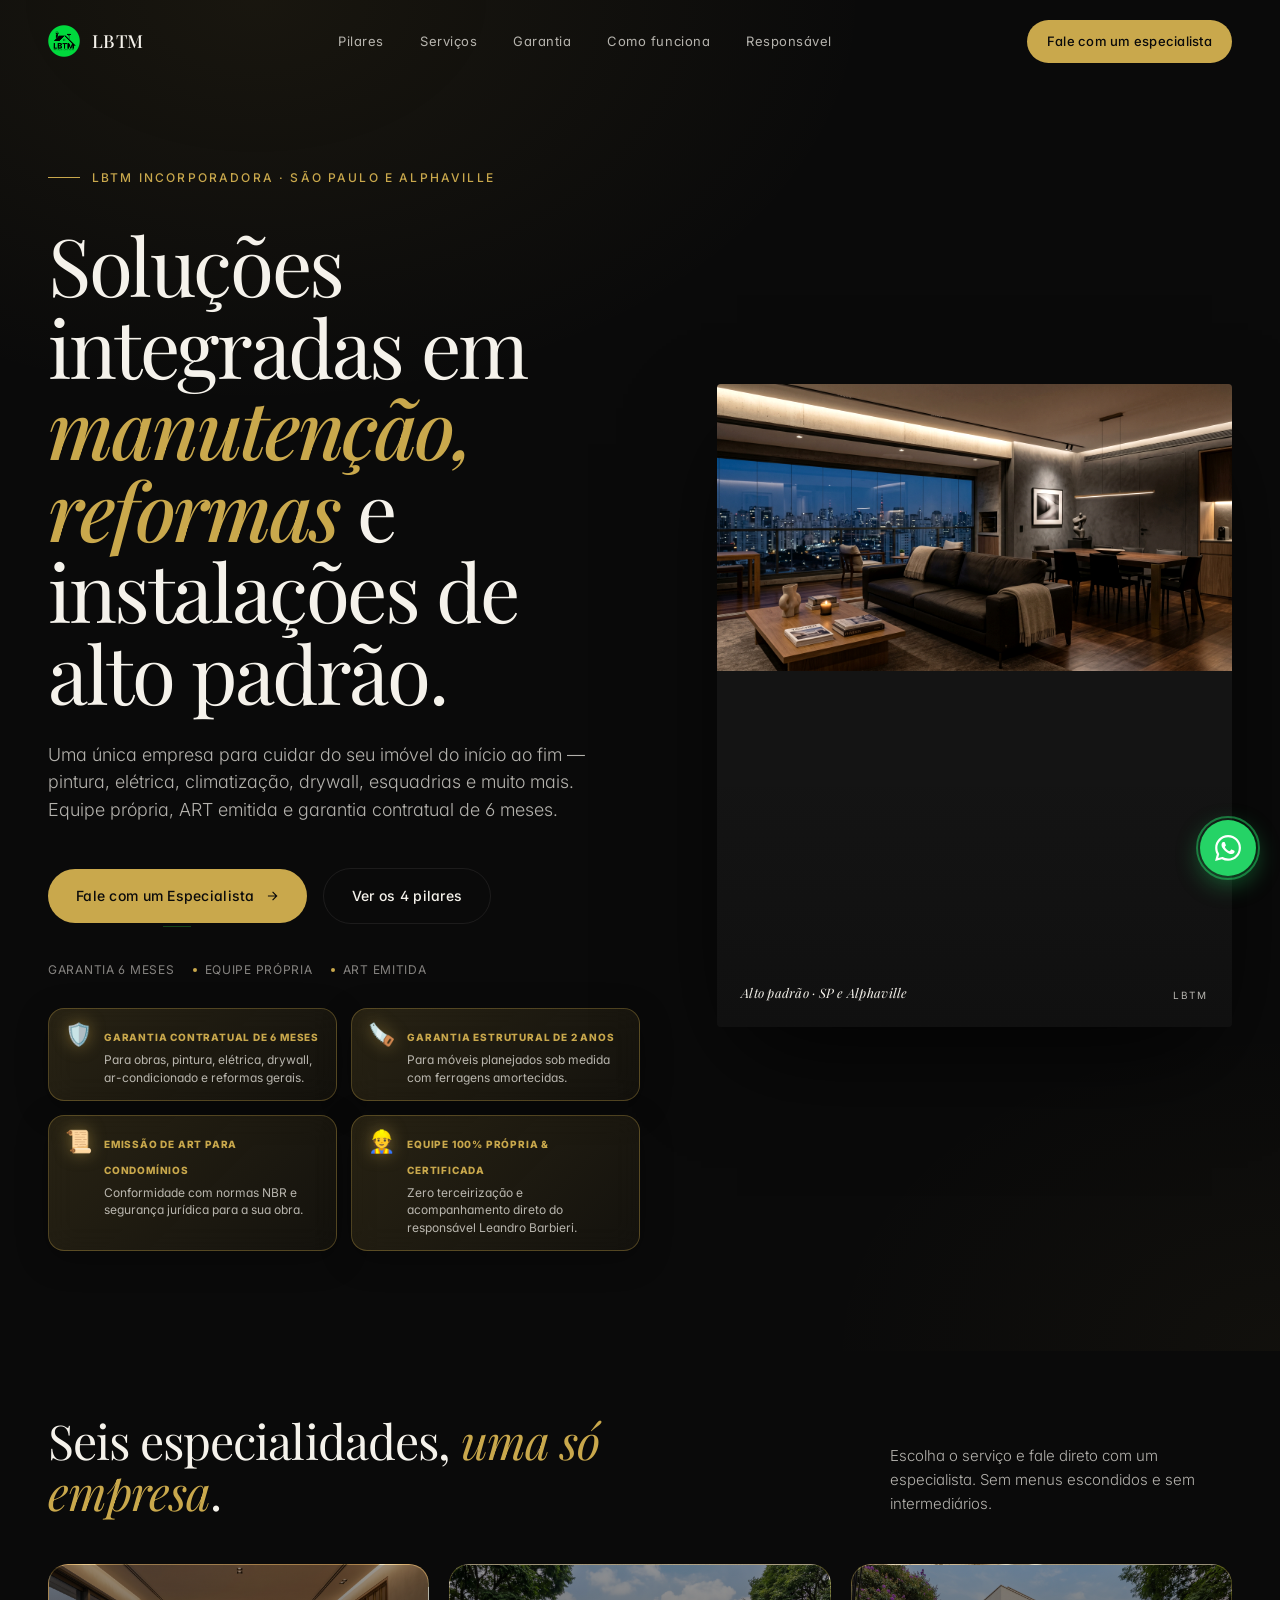
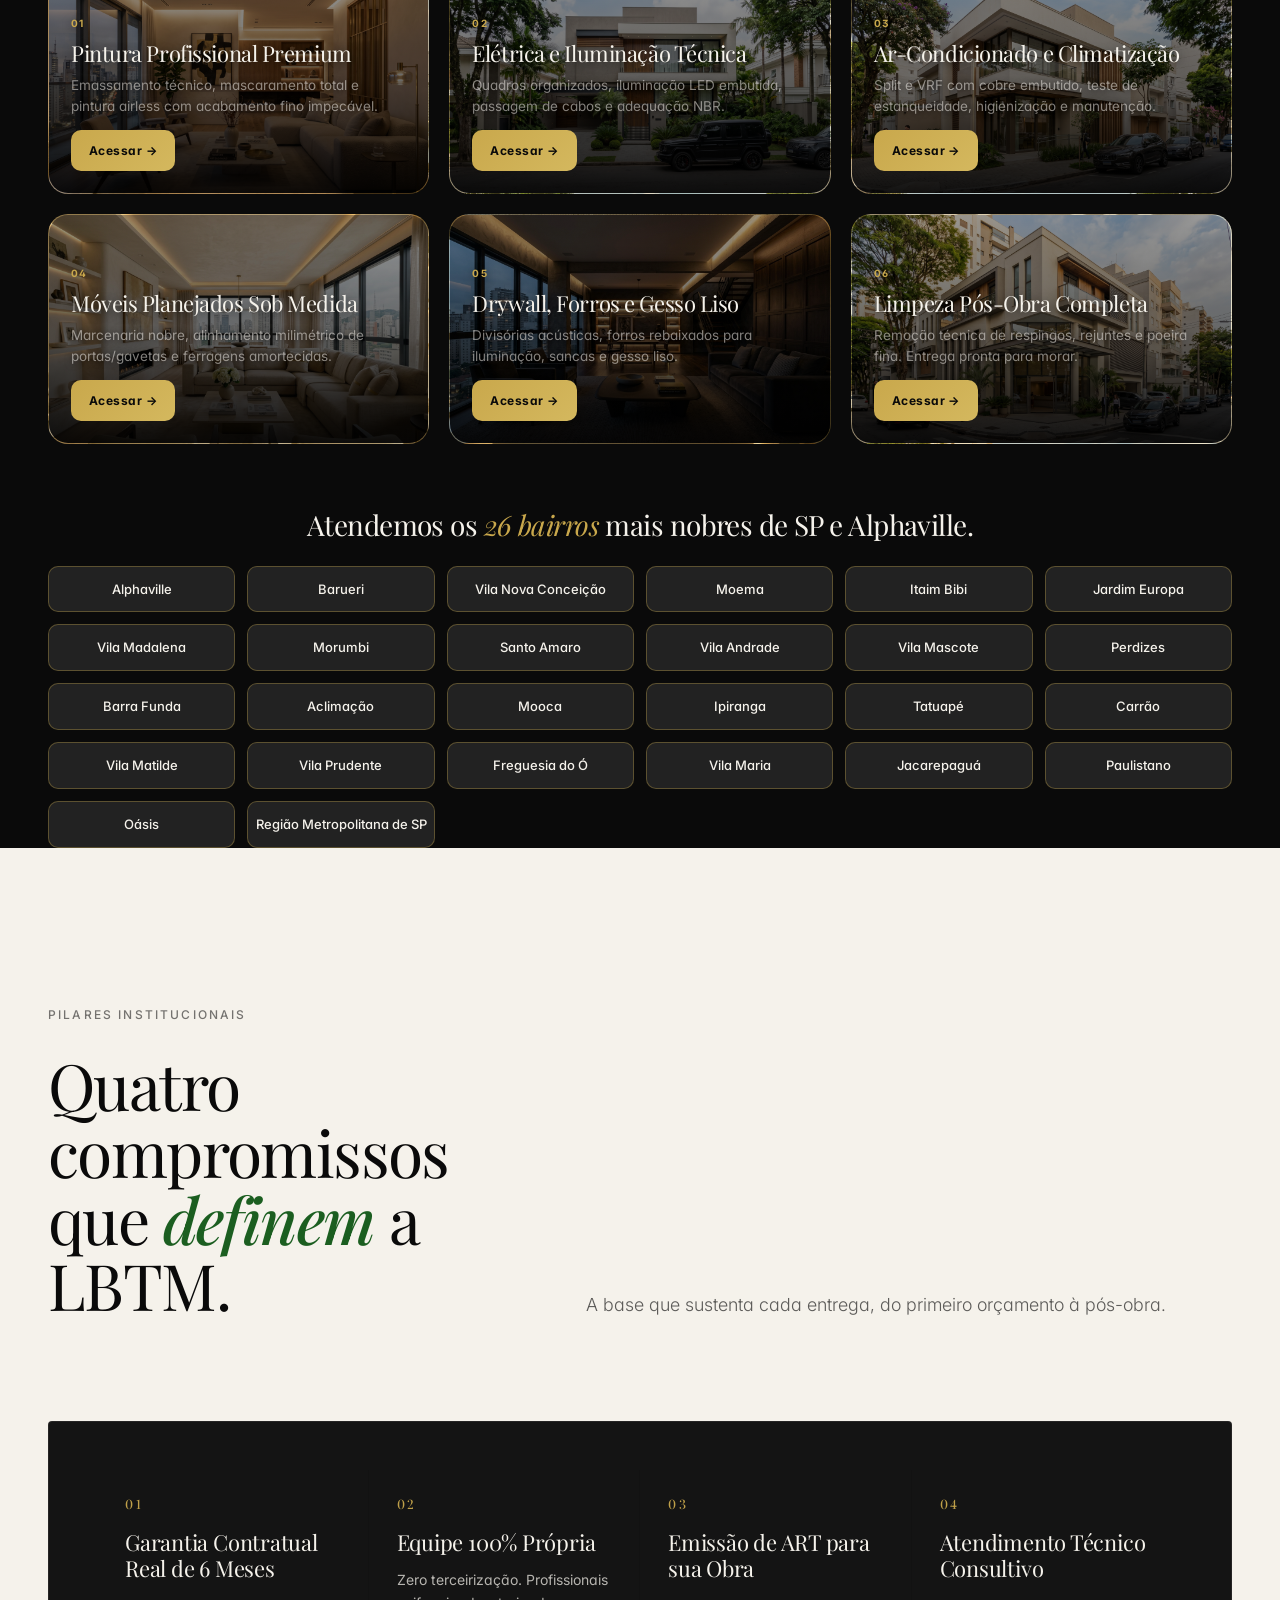
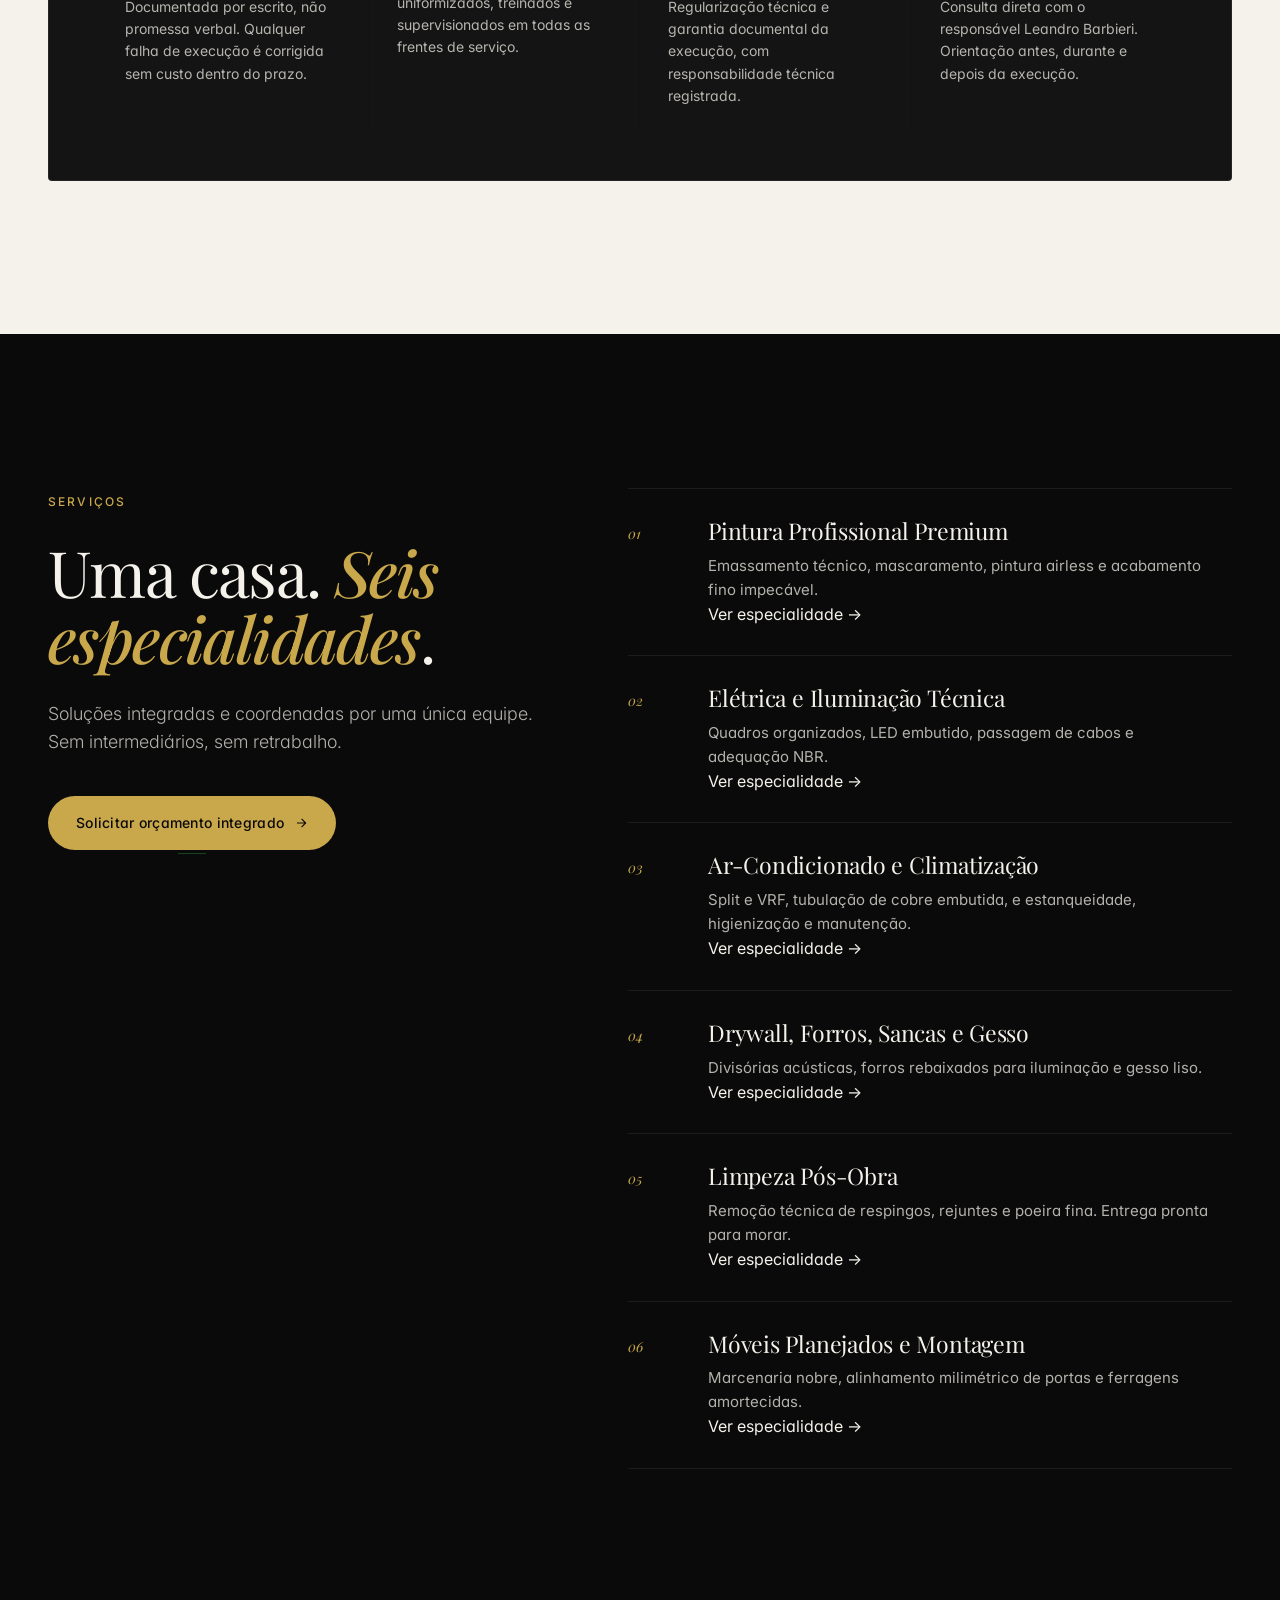
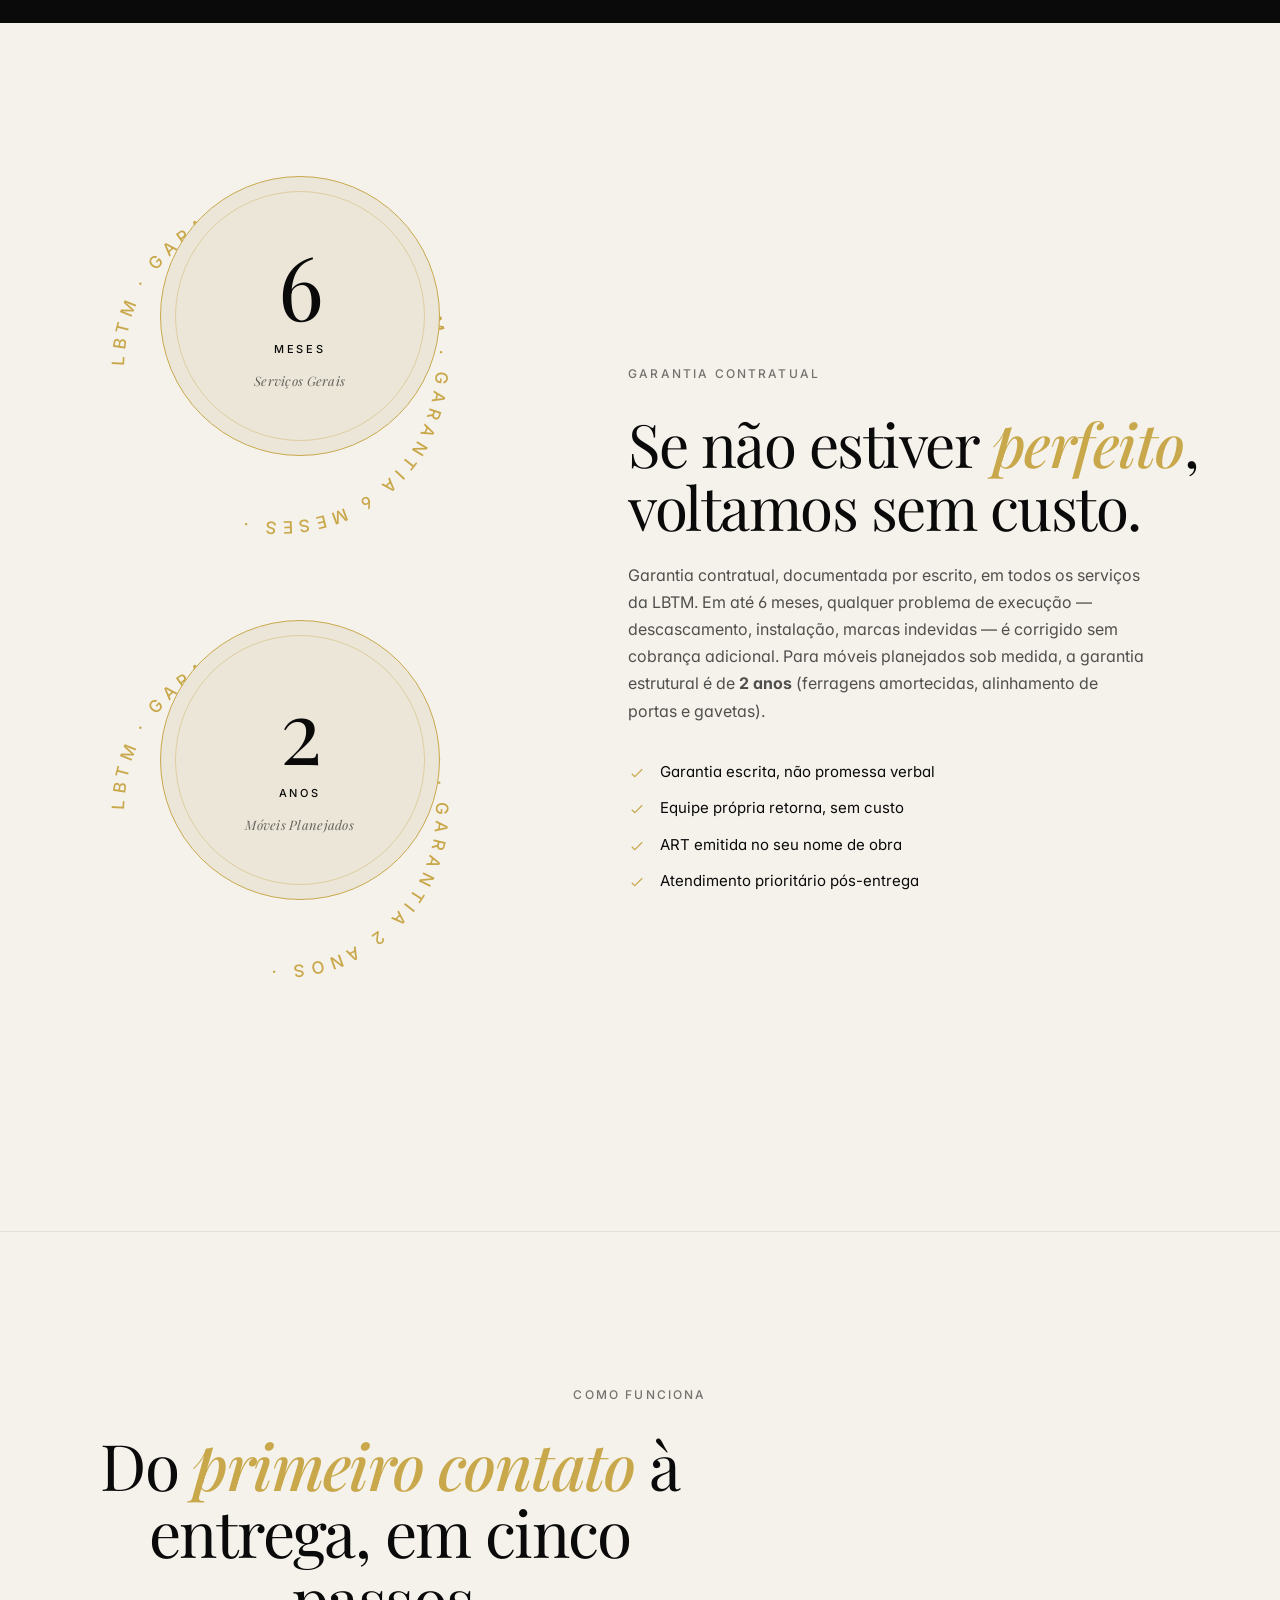
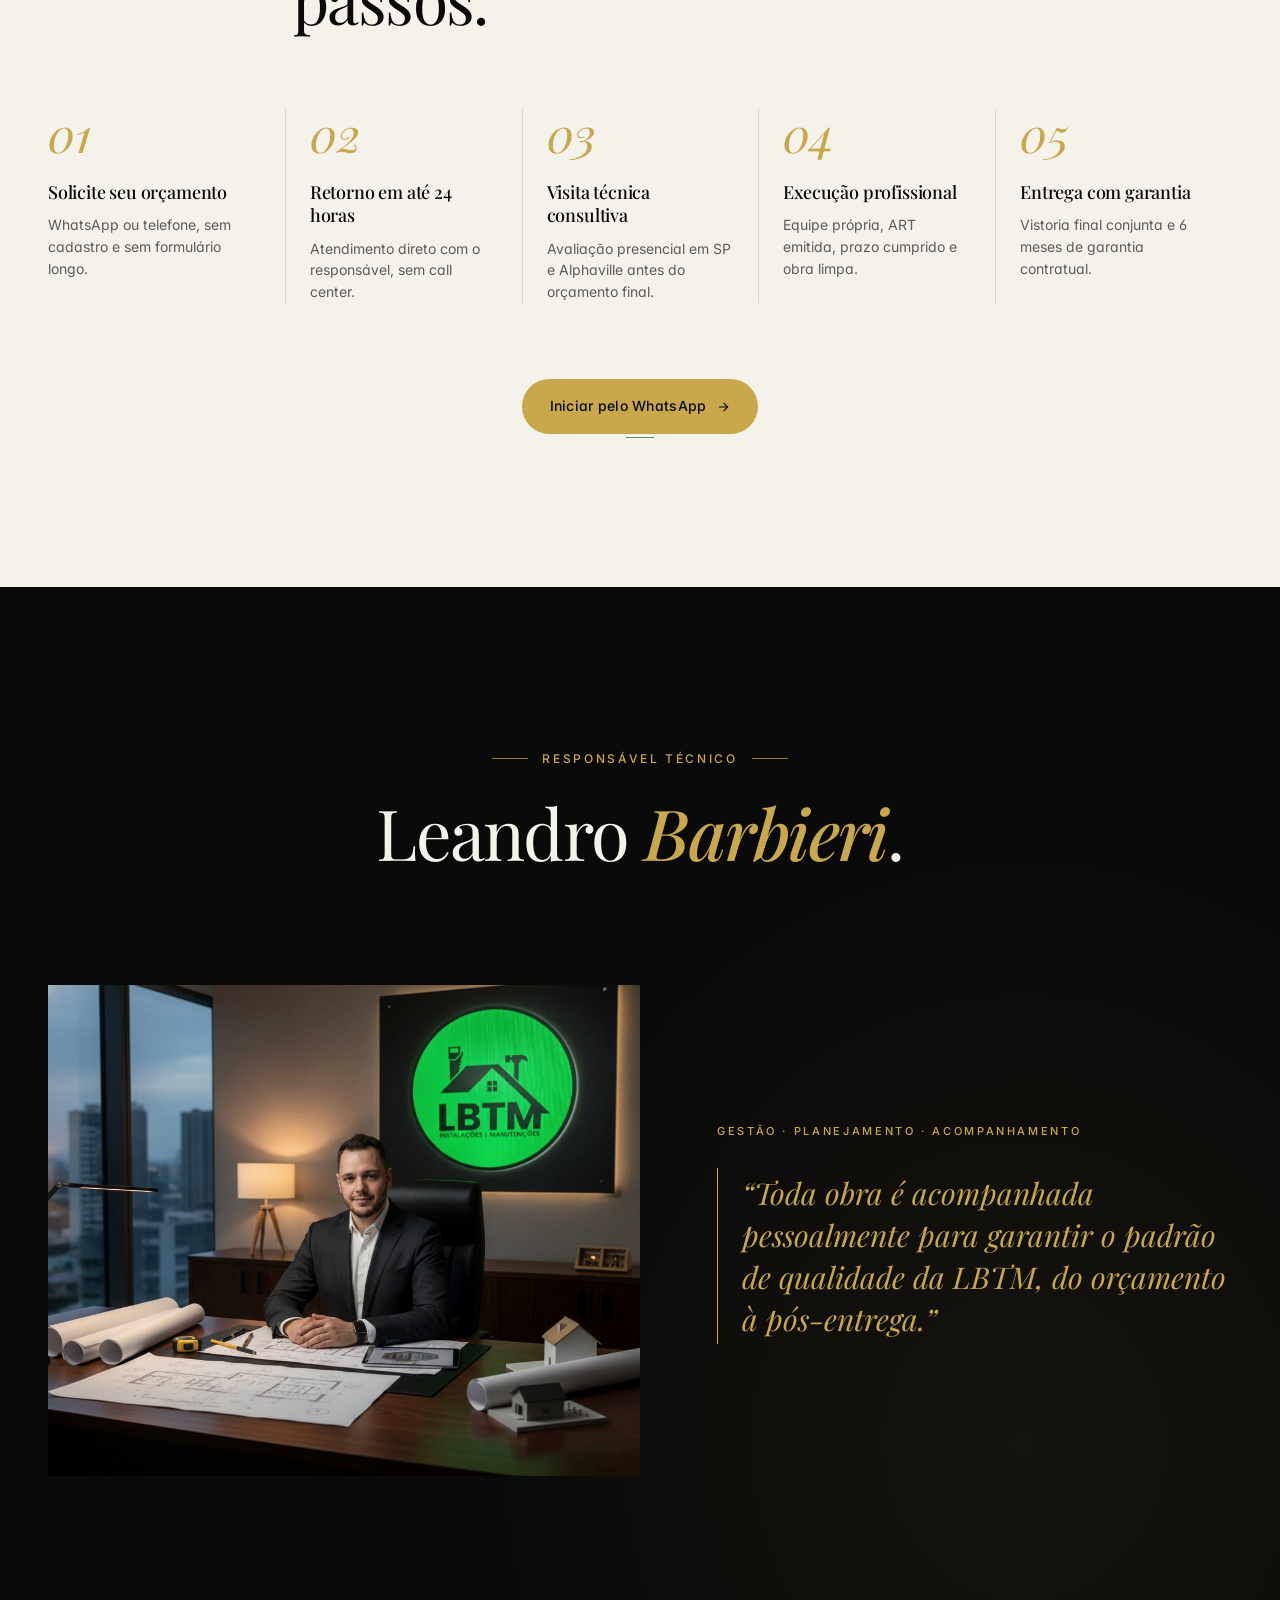
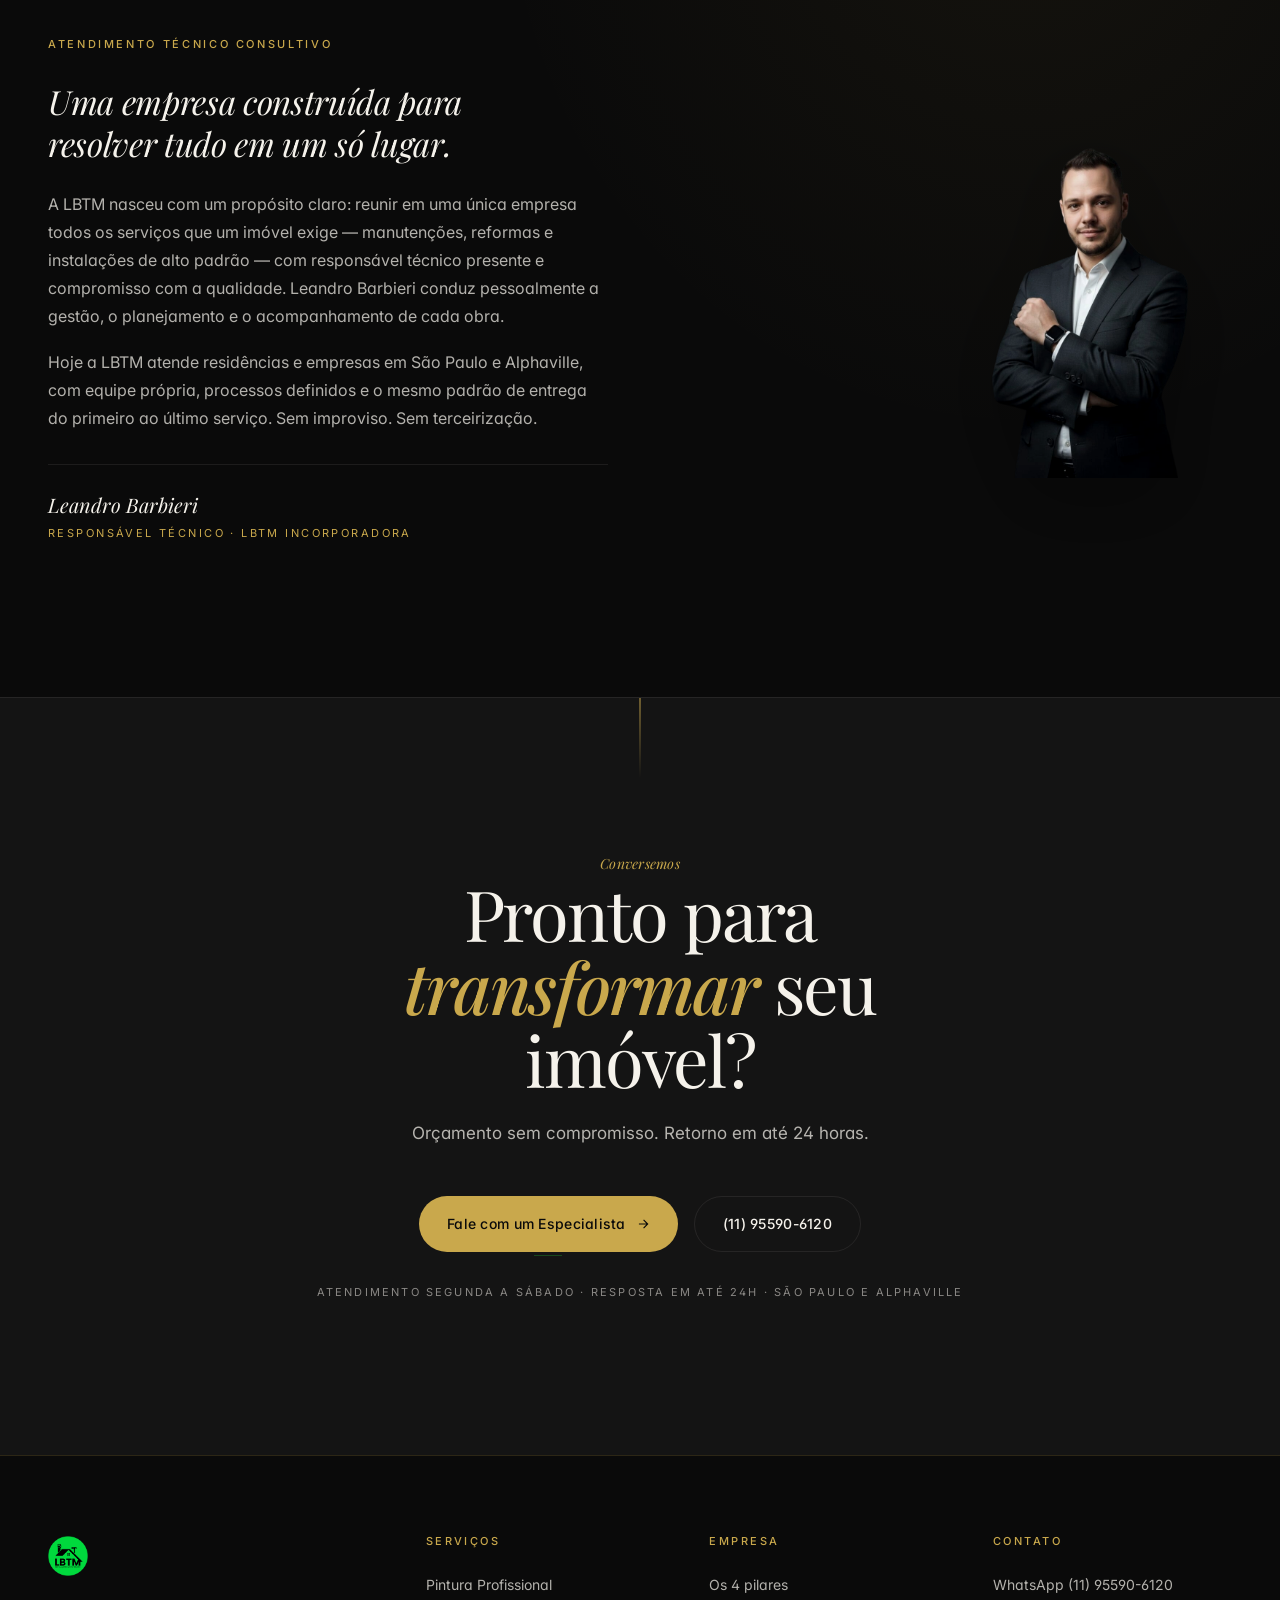
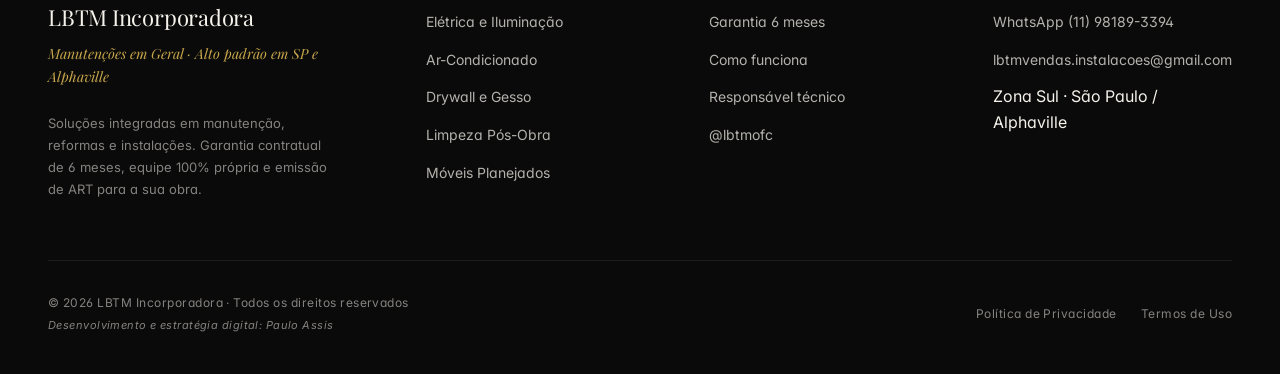
==== hub_matriz_lbtm/index.html @ 668af031 "feat: diretrizes permanentes, reestruturacao do portal e deploy vercel" ====
<!DOCTYPE html>
<html lang="pt-BR" class="no-js">
<head>
  <meta charset="UTF-8">
  <meta name="viewport" content="width=device-width, initial-scale=1.0">
  <title>LBTM Incorporadora · Manutenções, Reformas e Instalações de Alto Padrão em SP e Alphaville</title>
  <meta name="description" content="LBTM Incorporadora — soluções integradas em manutenção, reformas e instalações de alto padrão em São Paulo e Alphaville. Garantia contratual de 6 meses, equipe 100% própria e emissão de ART. Orçamento pelo WhatsApp.">
  <meta name="keywords" content="LBTM incorporadora, manutenção residencial SP, reforma Alphaville, pintura premium, eletricista, ar-condicionado, drywall, gesso, limpeza pós-obra, móveis planejados, ART obra, Leandro Barbieri">
  <meta name="robots" content="index, follow">
  <link rel="canonical" href="https://lbtmincorporadora.com.br/">

  <!-- Open Graph -->
  <meta property="og:title" content="LBTM Incorporadora · Soluções Integradas em SP e Alphaville">
  <meta property="og:description" content="Garantia contratual de 6 meses, equipe 100% própria e emissão de ART. Manutenções, reformas e instalações de alto padrão.">
  <meta property="og:type" content="website">
  <meta property="og:url" content="https://lbtmincorporadora.com.br/">
  <meta property="og:image" content="assets/landing-pintura/hero/hero-principal%20(1).jpeg">
  <meta property="og:locale" content="pt_BR">

  <!-- Twitter Card -->
  <meta name="twitter:card" content="summary_large_image">
  <meta name="twitter:title" content="LBTM Incorporadora · Soluções Integradas em SP e Alphaville">
  <meta name="twitter:description" content="Garantia contratual de 6 meses, equipe própria e emissão de ART. Manutenções, reformas e instalações de alto padrão.">
  <meta name="twitter:image" content="assets/landing-pintura/hero/hero-principal%20(1).jpeg">

  <!-- Favicon -->
  <link rel="icon" type="image/png" href="assets/logo%20da%20empresa%20LBTM.png">

  <!-- Preconnect & Fonts -->
  <link rel="preconnect" href="https://fonts.googleapis.com">
  <link rel="preconnect" href="https://fonts.gstatic.com" crossorigin>
  <link rel="preload" as="style" href="https://fonts.googleapis.com/css2?family=Playfair+Display:ital,wght@0,400..700;1,400..700&family=Fraunces:ital,opsz,wght@0,9..144,300..600;1,9..144,300..600&family=Inter:wght@300;400;500;600;700&display=swap">
  <link href="https://fonts.googleapis.com/css2?family=Playfair+Display:ital,wght@0,400..700;1,400..700&family=Fraunces:ital,opsz,wght@0,9..144,300..600;1,9..144,300..600&family=Inter:wght@300;400;500;600;700&display=swap" rel="stylesheet">

  <!-- Stylesheet -->
  <link rel="stylesheet" href="css/style.css">

  <!-- Estilos de conversão: selos glassmorphism, grid de serviços e marquee -->
  <style>
    .badges-row {
      display: grid;
      grid-template-columns: repeat(auto-fit, minmax(220px, 1fr));
      gap: 14px;
      margin-top: 28px;
    }
    .badge {
      display: flex;
      align-items: flex-start;
      gap: 12px;
      padding: 14px 16px;
      border-radius: 16px;
      background: linear-gradient(135deg, rgba(201,168,76,0.16), rgba(201,168,76,0.05));
      border: 1px solid rgba(201,168,76,0.32);
      backdrop-filter: blur(14px);
      -webkit-backdrop-filter: blur(14px);
      box-shadow: 0 8px 32px rgba(0,0,0,0.28);
    }
    .badge__icon {
      font-size: 22px;
      line-height: 1;
      filter: drop-shadow(0 0 8px rgba(201,168,76,0.5));
    }
    .badge__title {
      font-family: var(--sans);
      font-size: 10px;
      font-weight: 800;
      letter-spacing: 0.08em;
      text-transform: uppercase;
      color: var(--gold);
      line-height: 1.3;
    }
    .badge__text {
      font-family: var(--sans);
      font-size: 12px;
      color: var(--cream-3);
      margin-top: 3px;
      line-height: 1.45;
    }

    .services-grid {
      display: grid;
      grid-template-columns: repeat(3, 1fr);
      gap: 20px;
      margin-top: 48px;
    }
    .service-card {
      position: relative;
      display: flex;
      flex-direction: column;
      justify-content: flex-end;
      gap: 10px;
      min-height: 230px;
      padding: 22px;
      border-radius: 20px;
      overflow: hidden;
      background-size: cover;
      background-position: center;
      border: 1px solid rgba(201,168,76,0.28);
      text-decoration: none;
      isolation: isolate;
      transition: transform 0.3s var(--ease), box-shadow 0.3s var(--ease), border-color 0.3s var(--ease);
    }
    .service-card::before {
      content: "";
      position: absolute;
      inset: 0;
      z-index: -1;
      background: linear-gradient(to top, rgba(0,0,0,0.92) 0%, rgba(0,0,0,0.6) 45%, rgba(0,0,0,0.4) 100%);
    }
    .service-card::after {
      content: "";
      position: absolute;
      inset: 0;
      z-index: -1;
      background: rgba(201,168,76,0.08);
      opacity: 0;
      transition: opacity 0.3s var(--ease);
    }
    .service-card:hover {
      transform: translateY(-6px);
      border-color: rgba(201,168,76,0.6);
      box-shadow: 0 16px 48px rgba(0,0,0,0.5);
    }
    .service-card:hover::after { opacity: 1; }
    .service-card__num {
      font-family: var(--sans);
      font-size: 10px;
      font-weight: 700;
      letter-spacing: 0.14em;
      color: var(--gold);
      text-transform: uppercase;
      text-shadow: 0 2px 8px rgba(0,0,0,0.6);
    }
    .service-card__title {
      font-family: var(--serif);
      font-size: 22px;
      color: var(--cream);
      line-height: 1.12;
      text-shadow: 0 2px 10px rgba(0,0,0,0.6);
    }
    .service-card__text {
      font-family: var(--sans);
      font-size: 13.5px;
      color: var(--cream-4);
      line-height: 1.5;
      text-shadow: 0 1px 6px rgba(0,0,0,0.6);
    }
    .service-card__btn {
      display: inline-flex;
      align-items: center;
      gap: 8px;
      align-self: flex-start;
      font-family: var(--sans);
      font-size: 12px;
      font-weight: 700;
      letter-spacing: 0.04em;
      color: var(--noir);
      background: linear-gradient(135deg, var(--gold), var(--gold-2));
      padding: 11px 18px;
      border-radius: 10px;
      margin-top: 4px;
      transition: transform 0.25s var(--ease), box-shadow 0.25s var(--ease);
    }
    .service-card__btn:hover {
      transform: translateY(-2px);
      box-shadow: 0 10px 28px rgba(201,168,76,0.38);
    }
    @media (max-width: 980px) {
      .services-grid { grid-template-columns: repeat(2, 1fr); }
    }
    @media (max-width: 640px) {
      .services-grid { grid-template-columns: 1fr; }
      .service-card { min-height: 200px; }
    }

    .marquee {
      overflow: hidden;
      border-top: 1px solid var(--hairline-light);
      border-bottom: 1px solid var(--hairline-light);
      padding: 18px 0;
      -webkit-mask-image: linear-gradient(90deg, transparent, #000 8%, #000 92%, transparent);
      mask-image: linear-gradient(90deg, transparent, #000 8%, #000 92%, transparent);
    }
    .marquee__track {
      display: flex;
      gap: 36px;
      width: max-content;
      animation: marquee-scroll 46s linear infinite;
    }
    .marquee__tag {
      display: inline-flex;
      align-items: center;
      gap: 10px;
      font-family: var(--sans);
      font-size: 13px;
      font-weight: 600;
      letter-spacing: 0.06em;
      text-transform: uppercase;
      color: var(--cream-3);
      white-space: nowrap;
    }
    .marquee__tag::before {
      content: "";
      width: 6px;
      height: 6px;
      border-radius: 50%;
      background: var(--gold);
    }
    @keyframes marquee-scroll {
      from { transform: translateX(0); }
      to { transform: translateX(-50%); }
    }
    .services-grid__head {
      display: flex;
      align-items: flex-end;
      justify-content: space-between;
      gap: 24px;
      flex-wrap: wrap;
      margin-top: 64px;
    }
    .services-grid__title {
      font-family: var(--serif);
      font-size: clamp(30px, 4vw, 48px);
      line-height: 1.05;
      letter-spacing: -0.02em;
      color: var(--cream);
      max-width: 20ch;
    }
    .services-grid__title em { font-style: italic; color: var(--gold); }
    .services-grid__lead {
      font-family: var(--sans);
      font-size: 15px;
      font-weight: 300;
      color: var(--cream-3);
      max-width: 38ch;
    }
    @media (max-width: 980px) {
      .services-grid { grid-template-columns: repeat(2, 1fr); }
    }
    @media (max-width: 640px) {
      .services-grid { grid-template-columns: 1fr; }
      .badges-row { grid-template-columns: 1fr; }
    }
  </style>

  <!-- Google Tag Manager -->
  <script>(function(w,d,s,l,i){w[l]=w[l]||[];w[l].push({'gtm.start': new Date().getTime(),event:'gtm.js'});var f=d.getElementsByTagName(s)[0],j=d.createElement(s),dl=l!='dataLayer'?'&l='+l:'';j.async=true;j.src='https://www.googletagmanager.com/gtm.js?id='+i+dl;f.parentNode.insertBefore(j,f);})(window,document,'script','dataLayer','GTM-M7HWMWJP');</script>

  <!-- Schema.org -->
  <script type="application/ld+json">
  {
    "@context": "https://schema.org",
    "@type": "HomeAndConstructionBusiness",
    "name": "LBTM Incorporadora",
    "slogan": "Manutenções em Geral",
    "image": "assets/logo%20da%20empresa%20LBTM.png",
    "founder": { "@type": "Person", "name": "Leandro Barbieri" },
    "address": {
      "@type": "PostalAddress",
      "addressLocality": "Sao Paulo",
      "addressRegion": "SP",
      "addressCountry": "BR"
    },
    "telephone": "+5511955906120",
    "email": "lbtmvendas.instalacoes@gmail.com",
    "url": "https://lbtmincorporadora.com.br",
    "areaServed": ["São Paulo", "Alphaville"],
    "contactPoint": [
      { "@type": "ContactPoint", "telephone": "+55-11-95590-6120", "contactType": "sales" },
      { "@type": "ContactPoint", "telephone": "+55-11-98189-3394", "contactType": "sales" }
    ],
    "sameAs": ["https://instagram.com/lbtmofc"],
    "makesOffer": [
      { "@type": "Offer", "itemOffered": { "@type": "Service", "name": "Eletricista e Iluminação Técnica" } },
      { "@type": "Offer", "itemOffered": { "@type": "Service", "name": "Pintura, Restauração e Fachada" } },
      { "@type": "Offer", "itemOffered": { "@type": "Service", "name": "Ar-Condicionado" } },
      { "@type": "Offer", "itemOffered": { "@type": "Service", "name": "Drywall, Forro, Sanca e Gesso Liso" } },
      { "@type": "Offer", "itemOffered": { "@type": "Service", "name": "Limpeza Pós-Obra" } },
      { "@type": "Offer", "itemOffered": { "@type": "Service", "name": "Móveis Planejados e Montagem" } },
      { "@type": "Offer", "itemOffered": { "@type": "Service", "name": "Encanador e Instalações Hidráulicas" } },
      { "@type": "Offer", "itemOffered": { "@type": "Service", "name": "Automação Residencial e Alexa" } }
    ]
  }
  </script>
</head>
<body>
  <!-- ============================================
       NAVBAR
       ============================================ -->
  <header class="nav" id="nav">
    <div class="container nav__inner">
      <a href="#hero" class="nav__logo" aria-label="LBTM Incorporadora — Página inicial">
        <img src="assets/logo%20da%20empresa%20LBTM.png" alt="LBTM">
        <span>LBTM</span>
      </a>
      <nav class="nav__menu" aria-label="Navegação principal">
        <a href="#pilares">Pilares</a>
        <a href="#servicos">Serviços</a>
        <a href="#garantia">Garantia</a>
        <a href="#processo">Como funciona</a>
        <a href="#leandro">Responsável</a>
      </nav>
      <a href="https://wa.me/5511955906120?text=Ol%C3%A1!%20Quero%20um%20or%C3%A7amento%20com%20a%20LBTM%20Incorporadora." class="nav__cta">
        Fale com um especialista
      </a>
    </div>
  </header>

  <main>
    <!-- ============================================
         1. HERO
         ============================================ -->
    <section class="hero" id="hero">
      <div class="container hero__inner">
        <div class="hero__content">
          <span class="hero__eyebrow">LBTM Incorporadora · São Paulo e Alphaville</span>
          <h1 class="hero__title">Soluções integradas em <em>manutenção, reformas</em> e instalações de alto padrão.</h1>
          <p class="hero__subtitle">Uma única empresa para cuidar do seu imóvel do início ao fim — pintura, elétrica, climatização, drywall, esquadrias e muito mais. Equipe própria, ART emitida e garantia contratual de 6 meses.</p>
          <div class="hero__ctas">
            <a href="https://wa.me/5511955906120?text=Ol%C3%A1!%20Quero%20um%20or%C3%A7amento%20com%20a%20LBTM%20Incorporadora." class="btn btn--gold">
              Fale com um Especialista
              <svg class="btn__arrow" viewBox="0 0 24 24" fill="none" stroke="currentColor" stroke-width="2"><path d="M5 12h14M13 5l7 7-7 7"/></svg>
            </a>
            <a href="#pilares" class="btn btn--ghost">Ver os 4 pilares</a>
          </div>
          <div class="hero__trust">
            <span>Garantia 6 meses</span>
            <span>Equipe própria</span>
            <span>ART emitida</span>
          </div>
          <div class="badges-row reveal">
            <div class="badge">
              <span class="badge__icon">🛡️</span>
              <div>
                <span class="badge__title">Garantia Contratual de 6 Meses</span>
                <p class="badge__text">Para obras, pintura, elétrica, drywall, ar-condicionado e reformas gerais.</p>
              </div>
            </div>
            <div class="badge">
              <span class="badge__icon">🪚</span>
              <div>
                <span class="badge__title">Garantia Estrutural de 2 Anos</span>
                <p class="badge__text">Para móveis planejados sob medida com ferragens amortecidas.</p>
              </div>
            </div>
            <div class="badge">
              <span class="badge__icon">📜</span>
              <div>
                <span class="badge__title">Emissão de ART para Condomínios</span>
                <p class="badge__text">Conformidade com normas NBR e segurança jurídica para a sua obra.</p>
              </div>
            </div>
            <div class="badge">
              <span class="badge__icon">👷</span>
              <div>
                <span class="badge__title">Equipe 100% Própria &amp; Certificada</span>
                <p class="badge__text">Zero terceirização e acompanhamento direto do responsável Leandro Barbieri.</p>
              </div>
            </div>
          </div>
        </div>
        <div class="hero__visual">
          <picture>
            <source media="(max-width: 900px)" srcset="assets/landing-pintura/hero/hero-principal%20(1).jpeg">
            <img src="assets/landing-pintura/hero/hero-principal%20(2).jpeg" alt="Living premium executado pela LBTM Incorporadora" loading="eager" width="800" height="1000">
          </picture>
          <div class="hero__visual-meta">
            <em>Alto padrão · SP e Alphaville</em>
            <span>LBTM</span>
          </div>
        </div>
      </div>
    </section>

    <!-- ============================================
         2. GRID RÁPIDO DOS 6 SERVIÇOS (acesso direto)
         ============================================ -->
    <section class="container" id="acesso">
      <div class="services-grid__head reveal">
        <h2 class="services-grid__title">Seis especialidades, <em>uma só empresa</em>.</h2>
        <p class="services-grid__lead">Escolha o serviço e fale direto com um especialista. Sem menus escondidos e sem intermediários.</p>
      </div>
      <div class="services-grid">
        <a class="service-card reveal" href="pintura/" style="background-image:url('assets/images/card-pintura.jpg');">
          <span class="service-card__num">01</span>
          <h3 class="service-card__title">Pintura Profissional Premium</h3>
          <p class="service-card__text">Emassamento técnico, mascaramento total e pintura airless com acabamento fino impecável.</p>
          <span class="service-card__btn">Acessar →</span>
        </a>
        <a class="service-card reveal" href="eletrica/" style="background-image:url('assets/images/card-eletrica.webp');">
          <span class="service-card__num">02</span>
          <h3 class="service-card__title">Elétrica e Iluminação Técnica</h3>
          <p class="service-card__text">Quadros organizados, iluminação LED embutida, passagem de cabos e adequação NBR.</p>
          <span class="service-card__btn">Acessar →</span>
        </a>
        <a class="service-card reveal" href="ar-condicionado/" style="background-image:url('assets/images/card-ar.webp');">
          <span class="service-card__num">03</span>
          <h3 class="service-card__title">Ar-Condicionado e Climatização</h3>
          <p class="service-card__text">Split e VRF com cobre embutido, teste de estanqueidade, higienização e manutenção.</p>
          <span class="service-card__btn">Acessar →</span>
        </a>
        <a class="service-card reveal" href="moveis-planejados/" style="background-image:url('assets/images/card-moveis.jpg');">
          <span class="service-card__num">04</span>
          <h3 class="service-card__title">Móveis Planejados Sob Medida</h3>
          <p class="service-card__text">Marcenaria nobre, alinhamento milimétrico de portas/gavetas e ferragens amortecidas.</p>
          <span class="service-card__btn">Acessar →</span>
        </a>
        <a class="service-card reveal" href="drywall-gesso/" style="background-image:url('assets/images/card-drywall.jpg');">
          <span class="service-card__num">05</span>
          <h3 class="service-card__title">Drywall, Forros e Gesso Liso</h3>
          <p class="service-card__text">Divisórias acústicas, forros rebaixados para iluminação, sancas e gesso liso.</p>
          <span class="service-card__btn">Acessar →</span>
        </a>
        <a class="service-card reveal" href="limpeza-pos-obra/" style="background-image:url('assets/images/card-limpeza.webp');">
          <span class="service-card__num">06</span>
          <h3 class="service-card__title">Limpeza Pós-Obra Completa</h3>
          <p class="service-card__text">Remoção técnica de respingos, rejuntes e poeira fina. Entrega pronta para morar.</p>
          <span class="service-card__btn">Acessar →</span>
        </a>
      </div>

      <!-- Grade Fixa dos 26 Bairros Atendidos -->
      <div class="neighborhoods-grid reveal" style="margin-top:64px;">
        <h3 class="neighborhoods__title">Atendemos os <em>26 bairros</em> mais nobres de SP e Alphaville.</h3>
        <div class="neighborhoods__grid">
          <span class="neighborhood-tag">Alphaville</span>
          <span class="neighborhood-tag">Barueri</span>
          <span class="neighborhood-tag">Vila Nova Conceição</span>
          <span class="neighborhood-tag">Moema</span>
          <span class="neighborhood-tag">Itaim Bibi</span>
          <span class="neighborhood-tag">Jardim Europa</span>
          <span class="neighborhood-tag">Vila Madalena</span>
          <span class="neighborhood-tag">Morumbi</span>
          <span class="neighborhood-tag">Santo Amaro</span>
          <span class="neighborhood-tag">Vila Andrade</span>
          <span class="neighborhood-tag">Vila Mascote</span>
          <span class="neighborhood-tag">Perdizes</span>
          <span class="neighborhood-tag">Barra Funda</span>
          <span class="neighborhood-tag">Aclimação</span>
          <span class="neighborhood-tag">Mooca</span>
          <span class="neighborhood-tag">Ipiranga</span>
          <span class="neighborhood-tag">Tatuapé</span>
          <span class="neighborhood-tag">Carrão</span>
          <span class="neighborhood-tag">Vila Matilde</span>
          <span class="neighborhood-tag">Vila Prudente</span>
          <span class="neighborhood-tag">Freguesia do Ó</span>
          <span class="neighborhood-tag">Vila Maria</span>
          <span class="neighborhood-tag">Jacarepaguá</span>
          <span class="neighborhood-tag">Paulistano</span>
          <span class="neighborhood-tag">Oásis</span>
          <span class="neighborhood-tag">Região Metropolitana de SP</span>
        </div>
      </div>
    </section>

<!-- ============================================
         3. QUATRO PILARES INSTITUCIONAIS
         ============================================ -->
      <section class="differentials" id="pilares">
        <div class="container">
          <div class="differentials__head">
            <div class="reveal">
              <span class="eyebrow eyebrow--dark">Pilares Institucionais</span>
              <h2 class="section-title section-title--dark">Quatro compromissos que <em>definem</em> a LBTM.</h2>
            </div>
            <p class="section-lead section-lead--dark reveal">A base que sustenta cada entrega, do primeiro orçamento à pós-obra.</p>
          </div>
          <div class="pillars-dark-block">
            <div class="differentials__grid">
              <div class="differential reveal">
                <span class="differential__mark">01</span>
                <h3 class="differential__title">Garantia Contratual Real de 6 Meses</h3>
                <p class="differential__text">Documentada por escrito, não promessa verbal. Qualquer falha de execução é corrigida sem custo dentro do prazo.</p>
              </div>
              <div class="differential reveal">
                <span class="differential__mark">02</span>
                <h3 class="differential__title">Equipe 100% Própria</h3>
                <p class="differential__text">Zero terceirização. Profissionais uniformizados, treinados e supervisionados em todas as frentes de serviço.</p>
              </div>
              <div class="differential reveal">
                <span class="differential__mark">03</span>
                <h3 class="differential__title">Emissão de ART para sua Obra</h3>
                <p class="differential__text">Regularização técnica e garantia documental da execução, com responsabilidade técnica registrada.</p>
              </div>
              <div class="differential reveal">
                <span class="differential__mark">04</span>
                <h3 class="differential__title">Atendimento Técnico Consultivo</h3>
                <p class="differential__text">Consulta direta com o responsável Leandro Barbieri. Orientação antes, durante e depois da execução.</p>
              </div>
            </div>
          </div>
        </div>
      </section>

    <!-- ============================================
         3. SERVIÇOS — 6 PILARES / SPOKES
         ============================================ -->
    <section class="services" id="servicos">
      <div class="container">
        <div class="services__inner">
          <div class="reveal">
            <span class="eyebrow">Serviços</span>
            <h2 class="section-title">Uma casa. <em>Seis especialidades</em>.</h2>
            <p class="section-lead">Soluções integradas e coordenadas por uma única equipe. Sem intermediários, sem retrabalho.</p>
            <a href="https://wa.me/5511955906120?text=Ol%C3%A1!%20Quero%20um%20or%C3%A7amento%20integrado%20com%20a%20LBTM." class="btn btn--gold mt-40">
              Solicitar orçamento integrado
              <svg class="btn__arrow" viewBox="0 0 24 24" fill="none" stroke="currentColor" stroke-width="2"><path d="M5 12h14M13 5l7 7-7 7"/></svg>
            </a>
          </div>
          <div class="services__list">
            <div class="service reveal">
              <span class="service__num">01</span>
              <div>
                <h3 class="service__title">Pintura Profissional Premium</h3>
                <p class="service__text">Emassamento técnico, mascaramento, pintura airless e acabamento fino impecável.</p>
                <a class="service__link" href="pintura/">Ver especialidade →</a>
              </div>
            </div>
            <div class="service reveal">
              <span class="service__num">02</span>
              <div>
                <h3 class="service__title">Elétrica e Iluminação Técnica</h3>
                <p class="service__text">Quadros organizados, LED embutido, passagem de cabos e adequação NBR.</p>
                <a class="service__link" href="eletrica/">Ver especialidade →</a>
              </div>
            </div>
            <div class="service reveal">
              <span class="service__num">03</span>
              <div>
                <h3 class="service__title">Ar-Condicionado e Climatização</h3>
                <p class="service__text">Split e VRF, tubulação de cobre embutida, e estanqueidade, higienização e manutenção.</p>
                <a class="service__link" href="ar-condicionado/">Ver especialidade →</a>
              </div>
            </div>
            <div class="service reveal">
              <span class="service__num">04</span>
              <div>
                <h3 class="service__title">Drywall, Forros, Sancas e Gesso</h3>
                <p class="service__text">Divisórias acústicas, forros rebaixados para iluminação e gesso liso.</p>
                <a class="service__link" href="drywall-gesso/">Ver especialidade →</a>
              </div>
            </div>
            <div class="service reveal">
              <span class="service__num">05</span>
              <div>
                <h3 class="service__title">Limpeza Pós-Obra</h3>
                <p class="service__text">Remoção técnica de respingos, rejuntes e poeira fina. Entrega pronta para morar.</p>
                <a class="service__link" href="limpeza-pos-obra/">Ver especialidade →</a>
              </div>
            </div>
            <div class="service reveal">
              <span class="service__num">06</span>
              <div>
                <h3 class="service__title">Móveis Planejados e Montagem</h3>
                <p class="service__text">Marcenaria nobre, alinhamento milimétrico de portas e ferragens amortecidas.</p>
                <a class="service__link" href="moveis-planejados/">Ver especialidade →</a>
              </div>
            </div>
          </div>
        </div>
      </div>
    </section>

<!-- ============================================
         4. GARANTIA
         ============================================ -->
      <section class="guarantee" id="garantia">
        <div class="container guarantee__inner">
          <div class="guarantee__seals-row">
            <div class="guarantee__seal reveal">
              <svg viewBox="0 0 200 200" aria-hidden="true">
                <defs>
                  <path id="circlePath1" d="M 100,100 m -82,0 a 82,82 0 1,1 164,0 a 82,82 0 1,1 -164,0"/>
                </defs>
                <text fill="#C9A84C" font-family="Inter, sans-serif" font-size="9" letter-spacing="3" font-weight="500">
                  <textPath href="#circlePath1">LBTM · GARANTIA 6 MESES · LBTM · GARANTIA 6 MESES ·</textPath>
                </text>
              </svg>
              <div class="guarantee__seal-circle">
                <span class="guarantee__seal-num">6</span>
                <span class="guarantee__seal-label">Meses</span>
                <span class="guarantee__seal-sub">Serviços Gerais</span>
              </div>
            </div>
            <div class="guarantee__seal reveal">
              <svg viewBox="0 0 200 200" aria-hidden="true">
                <defs>
                  <path id="circlePath2" d="M 100,100 m -82,0 a 82,82 0 1,1 164,0 a 82,82 0 1,1 -164,0"/>
                </defs>
                <text fill="#C9A84C" font-family="Inter, sans-serif" font-size="9" letter-spacing="3" font-weight="500">
                  <textPath href="#circlePath2">LBTM · GARANTIA 2 ANOS · LBTM · GARANTIA 2 ANOS ·</textPath>
                </text>
              </svg>
              <div class="guarantee__seal-circle">
                <span class="guarantee__seal-num">2</span>
                <span class="guarantee__seal-label">Anos</span>
                <span class="guarantee__seal-sub">Móveis Planejados</span>
              </div>
            </div>
          </div>
          <div class="reveal">
            <span class="eyebrow eyebrow--dark">Garantia contratual</span>
            <h2 class="guarantee__title">Se não estiver <em>perfeito</em>, voltamos sem custo.</h2>
            <p class="guarantee__text">Garantia contratual, documentada por escrito, em todos os serviços da LBTM. Em até 6 meses, qualquer problema de execução — descascamento, instalação, marcas indevidas — é corrigido sem cobrança adicional. Para móveis planejados sob medida, a garantia estrutural é de <strong>2 anos</strong> (ferragens amortecidas, alinhamento de portas e gavetas).</p>
            <ul class="guarantee__list">
              <li>
                <svg viewBox="0 0 24 24" fill="none" stroke="currentColor" stroke-width="1.5"><path d="M5 13l4 4L19 7"/></svg>
                <span>Garantia escrita, não promessa verbal</span>
              </li>
              <li>
                <svg viewBox="0 0 24 24" fill="none" stroke="currentColor" stroke-width="1.5"><path d="M5 13l4 4L19 7"/></svg>
                <span>Equipe própria retorna, sem custo</span>
              </li>
              <li>
                <svg viewBox="0 0 24 24" fill="none" stroke="currentColor" stroke-width="1.5"><path d="M5 13l4 4L19 7"/></svg>
                <span>ART emitida no seu nome de obra</span>
              </li>
              <li>
                <svg viewBox="0 0 24 24" fill="none" stroke="currentColor" stroke-width="1.5"><path d="M5 13l4 4L19 7"/></svg>
                <span>Atendimento prioritário pós-entrega</span>
              </li>
            </ul>
          </div>
        </div>
      </section>

    <!-- ============================================
         5. COMO FUNCIONA
         ============================================ -->
    <section class="process" id="processo">
      <div class="container">
        <div class="process__head reveal">
          <span class="eyebrow">Como funciona</span>
          <h2 class="section-title">Do <em>primeiro contato</em> à entrega, em cinco passos.</h2>
        </div>
        <ol class="process__steps">
          <li class="process__step reveal">
            <span class="process__num">01</span>
            <h3 class="process__title">Solicite seu orçamento</h3>
            <p class="process__text">WhatsApp ou telefone, sem cadastro e sem formulário longo.</p>
          </li>
          <li class="process__step reveal">
            <span class="process__num">02</span>
            <h3 class="process__title">Retorno em até 24 horas</h3>
            <p class="process__text">Atendimento direto com o responsável, sem call center.</p>
          </li>
          <li class="process__step reveal">
            <span class="process__num">03</span>
            <h3 class="process__title">Visita técnica consultiva</h3>
            <p class="process__text">Avaliação presencial em SP e Alphaville antes do orçamento final.</p>
          </li>
          <li class="process__step reveal">
            <span class="process__num">04</span>
            <h3 class="process__title">Execução profissional</h3>
            <p class="process__text">Equipe própria, ART emitida, prazo cumprido e obra limpa.</p>
          </li>
          <li class="process__step reveal">
            <span class="process__num">05</span>
            <h3 class="process__title">Entrega com garantia</h3>
            <p class="process__text">Vistoria final conjunta e 6 meses de garantia contratual.</p>
          </li>
        </ol>
        <div class="process__cta reveal">
          <a href="https://wa.me/5511955906120?text=Ol%C3%A1!%20Quero%20iniciar%20meu%20or%C3%A7amento%20com%20a%20LBTM." class="btn btn--gold">
            Iniciar pelo WhatsApp
            <svg class="btn__arrow" viewBox="0 0 24 24" fill="none" stroke="currentColor" stroke-width="2"><path d="M5 12h14M13 5l7 7-7 7"/></svg>
          </a>
        </div>
      </div>
    </section>

    <!-- ============================================
         6. RESPONSÁVEL TÉCNICO — LEANDRO
         ============================================ -->
    <section class="leandro" id="leandro">
      <div class="container">

        <div class="leandro__head reveal">
          <span class="leandro__eyebrow">Responsável Técnico</span>
          <h2 class="leandro__title">Leandro <em>Barbieri</em>.</h2>
        </div>

        <div class="leandro-block reveal">
          <figure class="leandro-block__figure">
            <img src="assets/landing-pintura/leandro/Leandro%2002.jpeg" alt="Leandro Barbieri no acompanhamento técnico das obras LBTM" loading="lazy">
          </figure>
          <div class="leandro-block__body">
            <span class="leandro-block__eyebrow">Gestão · Planejamento · Acompanhamento</span>
            <p class="leandro-block__lead">&ldquo;Toda obra é acompanhada pessoalmente para garantir o padrão de qualidade da LBTM, do orçamento à pós-entrega.&rdquo;</p>
          </div>
        </div>

        <div class="leandro-block leandro-block--reverse reveal">
          <figure class="leandro-block__figure">
            <img src="assets/landing-pintura/leandro/Leandro%2001.png" alt="Leandro Barbieri, responsável técnico da LBTM Incorporadora" loading="lazy">
          </figure>
          <div class="leandro-block__body">
            <span class="leandro-block__eyebrow">Atendimento Técnico Consultivo</span>
            <h3 class="leandro-block__title">Uma empresa construída para resolver tudo em um só lugar.</h3>
            <p class="leandro-block__text">A LBTM nasceu com um propósito claro: reunir em uma única empresa todos os serviços que um imóvel exige — manutenções, reformas e instalações de alto padrão — com responsável técnico presente e compromisso com a qualidade. Leandro Barbieri conduz pessoalmente a gestão, o planejamento e o acompanhamento de cada obra.</p>
            <p class="leandro-block__text">Hoje a LBTM atende residências e empresas em São Paulo e Alphaville, com equipe própria, processos definidos e o mesmo padrão de entrega do primeiro ao último serviço. Sem improviso. Sem terceirização.</p>
            <div class="leandro-block__signature">
              <span class="leandro-block__signature-name">Leandro Barbieri</span>
              <span class="leandro-block__signature-role">Responsável Técnico · LBTM Incorporadora</span>
            </div>
          </div>
        </div>

      </div>
    </section>

    <!-- ============================================
         7. CTA FINAL
         ============================================ -->
    <section class="cta-final" id="contato">
      <div class="container cta-final__inner">
        <span class="cta-final__eyebrow">Conversemos</span>
        <h2 class="cta-final__title">Pronto para <em>transformar</em> seu imóvel?</h2>
        <p class="cta-final__text">Orçamento sem compromisso. Retorno em até 24 horas.</p>
        <div class="cta-final__ctas">
          <a href="https://wa.me/5511955906120?text=Ol%C3%A1!%20Quero%20um%20or%C3%A7amento%20com%20a%20LBTM%20Incorporadora." class="btn btn--gold">
            Fale com um Especialista
            <svg class="btn__arrow" viewBox="0 0 24 24" fill="none" stroke="currentColor" stroke-width="2"><path d="M5 12h14M13 5l7 7-7 7"/></svg>
          </a>
          <a href="tel:+5511955906120" class="btn btn--ghost">(11) 95590-6120</a>
        </div>
        <p class="cta-final__small">Atendimento segunda a sábado · Resposta em até 24h · São Paulo e Alphaville</p>
      </div>
    </section>
  </main>

  <!-- ============================================
       FOOTER
       ============================================ -->
  <footer class="footer">
    <div class="container">
      <div class="footer__top">
        <div class="footer__brand">
          <img class="footer__brand-logo" src="assets/logo%20da%20empresa%20LBTM.png" alt="LBTM">
          <div class="footer__brand-name">LBTM Incorporadora</div>
          <div class="footer__brand-tag">Manutenções em Geral · Alto padrão em SP e Alphaville</div>
          <p class="footer__brand-text">Soluções integradas em manutenção, reformas e instalações. Garantia contratual de 6 meses, equipe 100% própria e emissão de ART para a sua obra.</p>
        </div>
        <div class="footer__col">
          <h4>Serviços</h4>
          <ul>
            <li><a href="pintura/">Pintura Profissional</a></li>
            <li><a href="eletrica/">Elétrica e Iluminação</a></li>
            <li><a href="ar-condicionado/">Ar-Condicionado</a></li>
            <li><a href="drywall-gesso/">Drywall e Gesso</a></li>
            <li><a href="limpeza-pos-obra/">Limpeza Pós-Obra</a></li>
            <li><a href="moveis-planejados/">Móveis Planejados</a></li>
          </ul>
        </div>
        <div class="footer__col">
          <h4>Empresa</h4>
          <ul>
            <li><a href="#pilares">Os 4 pilares</a></li>
            <li><a href="#garantia">Garantia 6 meses</a></li>
            <li><a href="#processo">Como funciona</a></li>
            <li><a href="#leandro">Responsável técnico</a></li>
            <li><a href="https://instagram.com/lbtmofc" target="_blank" rel="noopener noreferrer">@lbtmofc</a></li>
          </ul>
        </div>
        <div class="footer__col">
          <h4>Contato</h4>
          <ul>
            <li><a href="https://wa.me/5511955906120?text=Ol%C3%A1!%20Quero%20um%20or%C3%A7amento.">WhatsApp (11) 95590-6120</a></li>
            <li><a href="https://wa.me/5511981893394">WhatsApp (11) 98189-3394</a></li>
            <li><a href="mailto:lbtmvendas.instalacoes@gmail.com">lbtmvendas.instalacoes@gmail.com</a></li>
            <li><span>Zona Sul · São Paulo / Alphaville</span></li>
          </ul>
        </div>
      </div>
      <div class="footer__bottom">
        <div class="footer__bottom-left">
          <span>© 2026 LBTM Incorporadora · Todos os direitos reservados</span>
          <span class="footer__credit">Desenvolvimento e estratégia digital: Paulo Assis</span>
        </div>
        <div class="footer__bottom-links">
          <a href="#">Política de Privacidade</a>
          <a href="#">Termos de Uso</a>
        </div>
      </div>
    </div>
  </footer>

  <!-- ============================================
       WHATSAPP FLOAT
       ============================================ -->
  <a class="whatsapp-float" href="https://wa.me/5511955906120?text=Ol%C3%A1!%20Quero%20um%20or%C3%A7amento%20com%20a%20LBTM%20Incorporadora." aria-label="Falar no WhatsApp">
    <svg viewBox="0 0 24 24" fill="currentColor" aria-hidden="true">
      <path d="M17.472 14.382c-.297-.149-1.758-.867-2.03-.967-.273-.099-.471-.148-.67.15-.197.297-.767.966-.94 1.164-.173.199-.347.223-.644.075-.297-.15-1.255-.463-2.39-1.475-.883-.788-1.48-1.761-1.653-2.059-.173-.297-.018-.458.13-.606.134-.133.298-.347.446-.52.149-.174.198-.298.298-.497.099-.198.05-.371-.025-.52-.075-.149-.669-1.612-.916-2.207-.242-.579-.487-.5-.669-.51-.173-.008-.371-.01-.57-.01-.198 0-.52.074-.792.372-.272.297-1.04 1.016-1.04 2.479 0 1.462 1.065 2.875 1.213 3.074.149.198 2.096 3.2 5.077 4.487.709.306 1.262.489 1.694.625.712.227 1.36.195 1.871.118.571-.085 1.758-.719 2.006-1.413.248-.694.248-1.289.173-1.413-.074-.124-.272-.198-.57-.347m-5.421 7.403h-.004a9.87 9.87 0 01-5.031-1.378l-.361-.214-3.741.982.998-3.648-.235-.374a9.86 9.86 0 01-1.51-5.26c.001-5.45 4.436-9.884 9.888-9.884 2.64 0 5.122 1.03 6.988 2.898a9.825 9.825 0 012.893 6.994c-.003 5.45-4.437 9.884-9.885 9.884m8.413-18.297A11.815 11.815 0 0012.05 0C5.495 0 .16 5.335.157 11.892c0 2.096.547 4.142 1.588 5.945L.057 24l6.305-1.654a11.882 11.882 0 005.683 1.448h.005c6.554 0 11.89-5.335 11.893-11.893a11.821 11.821 0 00-3.48-8.413Z"/>
    </svg>
  </a>

  <!-- ============================================
       SCRIPTS
       ============================================ -->
  <script>
    document.documentElement.classList.remove('no-js');

    const nav = document.getElementById('nav');
    window.addEventListener('scroll', () => {
      const y = window.scrollY;
      if (y > 40) nav.classList.add('is-scrolled');
      else nav.classList.remove('is-scrolled');
    }, { passive: true });

    const revealEls = document.querySelectorAll('.reveal');
    const observer = new IntersectionObserver((entries) => {
      entries.forEach(entry => {
        if (entry.isIntersecting) {
          entry.target.classList.add('is-visible');
          observer.unobserve(entry.target);
        }
      });
    }, { threshold: 0.08, rootMargin: '0px 0px -30px 0px' });

    revealEls.forEach(el => observer.observe(el));

    setTimeout(() => {
      revealEls.forEach(el => el.classList.add('is-visible'));
    }, 1200);
  </script>
</body>
</html>
---- hub_matriz_lbtm/css/style.css ----
/* =============================================================
   LBTM — Landing Pintura | V2 Noir Editorial
   Princípio: preto profundo + off-white quente + dourado fosco
   Verde LBTM apenas como detalhe (logo + 1 hairline)
   Tipografia: Fraunces (serif editorial) + Inter (sans)
   ============================================================= */

/* === RESET === */
*, *::before, *::after { box-sizing: border-box; margin: 0; padding: 0; }
html { scroll-behavior: smooth; -webkit-text-size-adjust: 100%; }
img, picture, svg, video { display: block; max-width: 100%; height: auto; }
a { color: inherit; text-decoration: none; }
button { font: inherit; border: 0; background: transparent; cursor: pointer; color: inherit; }
ul, ol { list-style: none; }

/* === DESIGN TOKENS === */
:root {
  /* Cores */
  --noir: #0A0A0A;
  --noir-2: #141414;
  --surface: #1A1A1A;
  --surface-2: #222222;
  --cream: #F5F2EB;
  --cream-2: #EBE6D8;
  --cream-3: rgba(245, 242, 235, 0.72);
  --cream-4: rgba(245, 242, 235, 0.52);
  --gold: #C9A84C;
  --gold-2: #D4B85E;
  --gold-soft: rgba(201, 168, 76, 0.18);
  --green: #1B5E20;
  --hairline-light: rgba(245, 242, 235, 0.08);
  --hairline-dark: rgba(10, 10, 10, 0.08);

  /* Tipografia */
  --serif: "Playfair Display", "Fraunces", "Cormorant Garamond", Georgia, serif;
  --sans: "Inter", -apple-system, BlinkMacSystemFont, "Segoe UI", sans-serif;

  /* Layout */
  --container: 1280px;
  --gutter: clamp(20px, 4vw, 48px);
  --section-py: clamp(80px, 12vw, 160px);

  /* Movimento */
  --ease: cubic-bezier(0.4, 0, 0.2, 1);
  --ease-out: cubic-bezier(0.16, 1, 0.3, 1);
}

/* === BASE === */
body {
  font-family: var(--sans);
  font-weight: 400;
  font-size: 16px;
  line-height: 1.6;
  color: var(--cream);
  background: var(--noir);
  -webkit-font-smoothing: antialiased;
  -moz-osx-font-smoothing: grayscale;
  overflow-x: hidden;
  text-rendering: optimizeLegibility;
  font-synthesis: none;
  font-feature-settings: "ss01", "cv11";
}

h1, h2, h3, h4, h5, h6 {
  font-family: var(--serif);
  font-weight: 400;
  line-height: 1.05;
  letter-spacing: -0.02em;
  color: var(--cream);
}

p { color: var(--cream-3); }

/* === CONTAINER === */
.container {
  width: 100%;
  max-width: var(--container);
  margin: 0 auto;
  padding-left: var(--gutter);
  padding-right: var(--gutter);
}

/* === TIPOGRAFIA EDITORIAL === */
.eyebrow {
  display: inline-block;
  font-family: var(--sans);
  font-size: 12px;
  font-weight: 500;
  letter-spacing: 0.18em;
  text-transform: uppercase;
  color: var(--gold);
  margin-bottom: 28px;
}

.eyebrow--muted { color: var(--cream-3); }
.eyebrow--dark  { color: rgba(10, 10, 10, 0.55); }

.section-title {
  font-family: var(--serif);
  font-size: clamp(36px, 5.5vw, 64px);
  font-weight: 400;
  line-height: 1.04;
  letter-spacing: -0.025em;
  color: var(--cream);
  max-width: 18ch;
}

.section-title em {
  font-style: italic;
  font-weight: 500;
  color: var(--gold);
}

.section-title--dark { color: var(--noir); }
.section-title--dark em { color: var(--green); }

.section-lead {
  font-family: var(--sans);
  font-size: clamp(16px, 1.4vw, 18px);
  font-weight: 300;
  line-height: 1.55;
  color: var(--cream-3);
  max-width: 56ch;
  margin-top: 28px;
}

.section-lead--dark { color: rgba(10, 10, 10, 0.65); }

/* === DIVIDER (hairline) === */
.hairline {
  width: 100%;
  height: 1px;
  background: var(--hairline-light);
}
.hairline--dark { background: var(--hairline-dark); }

/* =============================================================
   NAVBAR
   ============================================================= */
.nav {
  position: fixed;
  top: 0;
  left: 0;
  right: 0;
  z-index: 100;
  padding: 20px 0;
  transition: background 0.4s var(--ease), border-color 0.4s var(--ease), padding 0.4s var(--ease);
  border-bottom: 1px solid transparent;
}

.nav.is-scrolled {
  background: rgba(10, 10, 10, 0.85);
  -webkit-backdrop-filter: blur(14px) saturate(180%);
  backdrop-filter: blur(14px) saturate(180%);
  border-bottom-color: var(--hairline-light);
  padding: 14px 0;
}

.nav__inner {
  display: flex;
  align-items: center;
  justify-content: space-between;
  gap: 24px;
}

.nav__logo {
  display: flex;
  align-items: center;
  gap: 12px;
  font-family: var(--serif);
  font-size: 18px;
  font-weight: 500;
  letter-spacing: 0.02em;
  color: var(--cream);
}

.nav__logo img {
  height: 32px;
  width: auto;
}

.nav__menu {
  display: flex;
  align-items: center;
  gap: 36px;
}

.nav__menu a {
  font-size: 13px;
  font-weight: 400;
  color: var(--cream-3);
  letter-spacing: 0.04em;
  transition: color 0.25s var(--ease);
}

.nav__menu a:hover { color: var(--cream); }

.nav__cta {
  display: inline-flex;
  align-items: center;
  gap: 8px;
  font-size: 13px;
  font-weight: 500;
  letter-spacing: 0.02em;
  color: var(--noir);
  background: var(--gold);
  padding: 11px 20px;
  border-radius: 999px;
  transition: background 0.25s var(--ease), transform 0.25s var(--ease);
}

.nav__cta:hover { background: var(--gold-2); transform: translateY(-1px); }

@media (max-width: 820px) {
  .nav__menu { display: none; }
}

/* =============================================================
   PROCESS — COMO FUNCIONA (5 passos)
   ============================================================= */
.process {
  padding: var(--section-py) 0;
  background: var(--cream);
  color: var(--noir);
  position: relative;
  border-top: 1px solid var(--hairline-dark);
}

.process .eyebrow {
  color: var(--noir);
  opacity: 0.55;
}

.process .section-title {
  color: var(--noir);
  max-width: 18ch;
  margin-bottom: clamp(40px, 6vw, 80px);
}

.process .section-title em {
  color: var(--gold);
  font-style: italic;
  font-weight: 500;
}

.process__head {
  text-align: center;
  margin-bottom: clamp(40px, 6vw, 72px);
}

.process__head .eyebrow { display: block; }
.process__head .eyebrow::before { display: none; }

.process__steps {
  display: grid;
  grid-template-columns: repeat(5, 1fr);
  gap: 0;
  position: relative;
}

@media (max-width: 1024px) {
  .process__steps { grid-template-columns: repeat(2, 1fr); gap: 32px 24px; }
}
@media (max-width: 520px) {
  .process__steps { grid-template-columns: 1fr; }
}

.process__step {
  position: relative;
  padding: 0 24px;
  border-left: 1px solid rgba(10,10,10,0.12);
}

.process__step:first-child { border-left: 0; padding-left: 0; }
.process__step:last-child  { padding-right: 0; }

@media (max-width: 1024px) {
  .process__step { border-left: 0; padding: 0; }
}

.process__num {
  display: inline-block;
  font-family: var(--serif);
  font-size: 48px;
  font-weight: 300;
  font-style: italic;
  color: var(--gold);
  line-height: 1;
  margin-bottom: 24px;
}

.process__title {
  font-family: var(--serif);
  font-size: 18px;
  font-weight: 500;
  line-height: 1.3;
  color: var(--noir);
  letter-spacing: -0.01em;
  margin-bottom: 10px;
}

.process__text {
  font-size: 14px;
  line-height: 1.55;
  color: rgba(10,10,10,0.65);
  max-width: 22ch;
}

.process__cta {
  margin-top: clamp(48px, 6vw, 80px);
  text-align: center;
}

/* =============================================================
   LEANDRO
   ============================================================= */
.hero {
  position: relative;
  min-height: 100vh;
  padding: 160px 0 100px;
  display: flex;
  align-items: center;
  background: var(--noir);
  overflow: hidden;
}

.hero::before {
  content: "";
  position: absolute;
  inset: 0;
  background:
    radial-gradient(ellipse 80% 50% at 20% 0%, rgba(201, 168, 76, 0.08), transparent 60%),
    radial-gradient(ellipse 60% 40% at 100% 100%, rgba(201, 168, 76, 0.04), transparent 60%);
  pointer-events: none;
}

.hero__inner {
  display: grid;
  grid-template-columns: 1.15fr 1fr;
  gap: clamp(40px, 6vw, 80px);
  align-items: center;
  position: relative;
  z-index: 1;
}

.hero__eyebrow {
  display: inline-flex;
  align-items: center;
  gap: 12px;
  font-size: 12px;
  font-weight: 500;
  letter-spacing: 0.18em;
  text-transform: uppercase;
  color: var(--gold);
  margin-bottom: 36px;
}

.hero__eyebrow::before {
  content: "";
  display: inline-block;
  width: 32px;
  height: 1px;
  background: var(--gold);
}

.hero__title {
  font-family: var(--serif);
  font-size: clamp(40px, 6.4vw, 80px);
  font-weight: 400;
  line-height: 1.02;
  letter-spacing: -0.03em;
  color: var(--cream);
  margin-bottom: 28px;
}

.hero__title em {
  font-style: italic;
  color: var(--gold);
  font-weight: 500;
}

.hero__subtitle {
  font-size: clamp(16px, 1.4vw, 19px);
  font-weight: 300;
  line-height: 1.55;
  color: var(--cream-3);
  max-width: 52ch;
  margin-bottom: 44px;
}

.hero__ctas {
  display: flex;
  align-items: center;
  gap: 16px;
  flex-wrap: wrap;
  margin-bottom: 36px;
}

.hero__trust {
  display: flex;
  align-items: center;
  gap: 18px;
  flex-wrap: wrap;
  font-size: 12px;
  font-weight: 400;
  letter-spacing: 0.06em;
  color: var(--cream-4);
  text-transform: uppercase;
}

.hero__trust span {
  display: inline-flex;
  align-items: center;
  gap: 8px;
}

.hero__trust span::before {
  content: "";
  width: 4px;
  height: 4px;
  border-radius: 50%;
  background: var(--gold);
}

.hero__trust span:first-child::before { display: none; }

/* Hero visual */
.hero__visual {
  position: relative;
  aspect-ratio: 4 / 5;
  border-radius: 4px;
  overflow: hidden;
  background: var(--noir-2);
  box-shadow:
    0 1px 0 rgba(255, 255, 255, 0.04) inset,
    0 40px 100px -20px rgba(0, 0, 0, 0.8);
}

.hero__visual img {
  width: 100%;
  height: 100%;
  object-fit: cover;
  filter: saturate(0.92) contrast(1.04) brightness(1.05);
}

.hero__visual::after {
  content: "";
  position: absolute;
  inset: 0;
  background: linear-gradient(180deg, rgba(10,10,10,0.0) 60%, rgba(10,10,10,0.4) 100%);
  pointer-events: none;
}

.hero__visual-meta {
  position: absolute;
  left: 24px;
  bottom: 24px;
  right: 24px;
  display: flex;
  justify-content: space-between;
  align-items: flex-end;
  z-index: 2;
  font-family: var(--serif);
  font-size: 13px;
  font-style: italic;
  color: var(--cream);
  letter-spacing: 0.02em;
}

.hero__visual-meta span {
  font-family: var(--sans);
  font-style: normal;
  font-size: 10px;
  letter-spacing: 0.2em;
  text-transform: uppercase;
  color: var(--cream-3);
}

/* Botão dourado primário */
.btn {
  display: inline-flex;
  align-items: center;
  gap: 10px;
  font-family: var(--sans);
  font-size: 14px;
  font-weight: 500;
  letter-spacing: 0.02em;
  padding: 16px 28px;
  border-radius: 999px;
  transition: all 0.3s var(--ease);
  position: relative;
  white-space: nowrap;
}

.btn--gold {
  background: var(--gold);
  color: var(--noir);
}
.btn--gold:hover {
  background: var(--gold-2);
  transform: translateY(-2px);
  box-shadow: 0 10px 30px -10px rgba(201, 168, 76, 0.4);
}

.btn--gold::after {
  content: "";
  position: absolute;
  left: 50%;
  bottom: -4px;
  transform: translateX(-50%);
  width: 28px;
  height: 1px;
  background: var(--green);
  opacity: 0.7;
}

.btn--ghost {
  color: var(--cream);
  border: 1px solid var(--hairline-light);
  background: transparent;
}
.btn--ghost:hover {
  border-color: var(--cream-3);
  background: rgba(245, 242, 235, 0.04);
}

.btn__arrow {
  width: 14px;
  height: 14px;
  transition: transform 0.3s var(--ease);
}

.btn:hover .btn__arrow { transform: translateX(3px); }

@media (max-width: 900px) {
  .hero { padding: 130px 0 80px; min-height: auto; }
  .hero__inner { grid-template-columns: 1fr; }
  .hero__visual { aspect-ratio: 4/3; order: -1; margin-bottom: 20px; }
  .hero__title {
    line-height: 1.12;
    letter-spacing: -0.015em;
    margin-bottom: 20px;
  }
}

/* =============================================================
   BENEFÍCIOS (2x2 assimétrico, sem cards)
   ============================================================= */
.benefits {
  padding: var(--section-py) 0;
  background: var(--noir);
  position: relative;
}

.benefits__head {
  display: grid;
  grid-template-columns: 1fr 1.4fr;
  gap: clamp(40px, 6vw, 100px);
  margin-bottom: clamp(60px, 8vw, 120px);
  align-items: end;
}

.benefits__grid {
  display: grid;
  grid-template-columns: repeat(2, 1fr);
  gap: clamp(40px, 5vw, 80px) clamp(40px, 6vw, 100px);
}

.benefit {
  display: flex;
  flex-direction: column;
  gap: 18px;
  padding-top: 32px;
  border-top: 1px solid var(--hairline-light);
  position: relative;
}

.benefit__num {
  font-family: var(--serif);
  font-size: 14px;
  font-style: italic;
  color: var(--gold);
  letter-spacing: 0.02em;
}

.benefit__title {
  font-family: var(--serif);
  font-size: clamp(24px, 2.2vw, 32px);
  font-weight: 400;
  line-height: 1.15;
  color: var(--cream);
  letter-spacing: -0.015em;
}

.benefit__text {
  font-size: 15px;
  line-height: 1.65;
  color: var(--cream-3);
  max-width: 42ch;
}

@media (max-width: 800px) {
  .benefits__head { grid-template-columns: 1fr; }
  .benefits__grid { grid-template-columns: 1fr; gap: 40px; }
}

/* =============================================================
   DIFERENCIAIS (grid 4 colunas minimalista)
   ============================================================= */
.differentials {
  padding: var(--section-py) 0;
  background: var(--cream);
  color: var(--noir);
  position: relative;
}

.differentials__head {
  display: grid;
  grid-template-columns: 1fr 1.4fr;
  gap: clamp(40px, 6vw, 100px);
  margin-bottom: clamp(60px, 8vw, 120px);
  align-items: end;
}

.differentials__grid {
  display: grid;
  grid-template-columns: repeat(4, 1fr);
  gap: 0;
  border-top: 1px solid var(--hairline-dark);
}

.differential {
  padding: 36px 28px 36px 0;
  border-right: 1px solid var(--hairline-dark);
  display: flex;
  flex-direction: column;
  gap: 14px;
}

.differential:last-child { border-right: 0; }

.differential__mark {
  font-family: var(--serif);
  font-size: 13px;
  font-weight: 500;
  font-style: normal;
  font-feature-settings: "tnum", "lnum";
  color: var(--gold);
  letter-spacing: 0.22em;
  text-transform: uppercase;
  opacity: 0.95;
}

.differential__title {
  font-family: var(--serif);
  font-size: 22px;
  font-weight: 400;
  line-height: 1.2;
  color: var(--noir);
  letter-spacing: -0.01em;
}

.differential__text {
  font-size: 14px;
  line-height: 1.6;
  color: rgba(10, 10, 10, 0.65);
}

@media (max-width: 900px) {
  .differentials__head { grid-template-columns: 1fr; }
  .differentials__grid { grid-template-columns: repeat(2, 1fr); }
  .differential { padding: 32px 24px 32px 0; }
  .differential:nth-child(2n) { border-right: 0; }
  .differential:nth-child(-n+2) { border-bottom: 1px solid var(--hairline-dark); }
}

@media (max-width: 520px) {
  /* Benefícios compactos no mobile: mantém 2 colunas, reduz tudo */
  .differentials {
    padding: 56px 0 56px;
  }
  .differentials__head {
    margin-bottom: 32px;
  }
  .differentials__grid {
    grid-template-columns: repeat(2, 1fr);
    gap: 0;
  }
  .differential {
    padding: 18px 14px 18px 0;
    gap: 8px;
    border-bottom: 1px solid var(--hairline-dark);
  }
  .differential:nth-child(2n) { border-right: 0; padding-right: 0; }
  .differential:nth-child(2n+1) { padding-right: 14px; }
  .differential:nth-child(2n) { padding-left: 0; }
  .differential:nth-child(2n+1) { padding-left: 0; }
  .differential:nth-child(-n+6) { border-bottom: 1px solid var(--hairline-dark); }
  .differential:nth-child(5),
  .differential:nth-child(6) { border-bottom: 0; }
  .differential__mark {
    font-size: 10px;
    letter-spacing: 0.18em;
  }
  .differential__title {
    font-size: 15px;
    line-height: 1.25;
  }
  .differential__text {
    font-size: 12px;
    line-height: 1.5;
  }
}

/* =============================================================
   SERVIÇOS (lista vertical editorial, sem cards)
   ============================================================= */
.services {
  padding: var(--section-py) 0;
  background: var(--noir);
  position: relative;
}

.services__inner {
  display: grid;
  grid-template-columns: 1fr 1.2fr;
  gap: clamp(40px, 6vw, 100px);
  align-items: start;
}

.services__list {
  display: flex;
  flex-direction: column;
  gap: 0;
  margin-top: 0;
}

.service {
  display: grid;
  grid-template-columns: 56px 1fr;
  gap: 24px;
  padding: 28px 0;
  border-top: 1px solid var(--hairline-light);
  align-items: start;
}

.service:last-child { border-bottom: 1px solid var(--hairline-light); }

.service__num {
  font-family: var(--serif);
  font-size: 14px;
  font-style: italic;
  color: var(--gold);
  padding-top: 6px;
  letter-spacing: 0.02em;
}

.service__title {
  font-family: var(--serif);
  font-size: clamp(20px, 1.8vw, 26px);
  font-weight: 400;
  line-height: 1.25;
  color: var(--cream);
  margin-bottom: 8px;
  letter-spacing: -0.01em;
}

.service__text {
  font-size: 15px;
  line-height: 1.6;
  color: var(--cream-3);
  max-width: 56ch;
}

@media (max-width: 900px) {
  .services__inner { grid-template-columns: 1fr; }
}

/* =============================================================
   PORTFÓLIO (gallery assimétrica)
   ============================================================= */
.portfolio {
  padding: var(--section-py) 0;
  background: var(--cream-2);
  color: var(--noir);
}

.portfolio__head {
  display: grid;
  grid-template-columns: 1fr 1fr;
  gap: clamp(40px, 6vw, 100px);
  margin-bottom: clamp(60px, 8vw, 100px);
  align-items: end;
}

.portfolio__head .section-title { color: var(--noir); }
.portfolio__head .eyebrow { color: rgba(10, 10, 10, 0.55); }
.portfolio__head .section-lead { color: rgba(10, 10, 10, 0.65); }

.portfolio__grid {
  display: grid;
  grid-template-columns: repeat(12, 1fr);
  grid-auto-rows: 200px;
  gap: 16px;
}

.work {
  position: relative;
  overflow: hidden;
  border-radius: 2px;
  background: var(--noir-2);
  display: block;
}

.work img {
  width: 100%;
  height: 100%;
  object-fit: cover;
  transition: transform 0.8s var(--ease-out), filter 0.6s var(--ease);
  filter: saturate(0.95);
}

.work:hover img { transform: scale(1.04); filter: saturate(1.1); }

.work__caption {
  position: absolute;
  inset: 0;
  display: flex;
  align-items: flex-end;
  padding: 22px;
  background: linear-gradient(180deg, rgba(10,10,10,0) 50%, rgba(10,10,10,0.78) 100%);
  opacity: 0;
  transition: opacity 0.4s var(--ease);
}

.work:hover .work__caption { opacity: 1; }

.work__caption-inner {
  width: 100%;
  display: flex;
  justify-content: space-between;
  align-items: flex-end;
  gap: 16px;
  color: var(--cream);
}

.work__caption-title {
  font-family: var(--serif);
  font-size: 18px;
  font-style: italic;
  letter-spacing: 0.01em;
}

.work__caption-meta {
  font-size: 11px;
  letter-spacing: 0.18em;
  text-transform: uppercase;
  color: var(--gold);
}

/* Layout assimétrico */
.work--lg  { grid-column: span 7; grid-row: span 2; }
.work--md  { grid-column: span 5; grid-row: span 1; }
.work--md2 { grid-column: span 5; grid-row: span 2; }
.work--sm  { grid-column: span 4; grid-row: span 1; }
.work--sm2 { grid-column: span 3; grid-row: span 1; }
.work--tall { grid-column: span 3; grid-row: span 2; }
.work--wide { grid-column: span 9; grid-row: span 1; }

@media (max-width: 900px) {
  .portfolio__head { grid-template-columns: 1fr; }
  .portfolio__grid { grid-template-columns: repeat(6, 1fr); grid-auto-rows: 180px; }
  .work--lg  { grid-column: span 6; grid-row: span 2; }
  .work--md  { grid-column: span 6; grid-row: span 1; }
  .work--md2 { grid-column: span 6; grid-row: span 1; }
  .work--sm  { grid-column: span 3; grid-row: span 1; }
  .work--sm2 { grid-column: span 3; grid-row: span 1; }
  .work--tall { grid-column: span 6; grid-row: span 1; }
  .work--wide { grid-column: span 6; grid-row: span 1; }
}

/* =============================================================
   ANTES E DEPOIS
   ============================================================= */
.before-after {
  padding: var(--section-py) 0;
  background: var(--noir);
}

.before-after__head {
  display: grid;
  grid-template-columns: 1fr 1.4fr;
  gap: clamp(40px, 6vw, 100px);
  margin-bottom: clamp(60px, 8vw, 100px);
  align-items: end;
}

.ba-grid {
  display: grid;
  grid-template-columns: repeat(3, 1fr);
  gap: 32px;
}

/* Destaque premium · imagem única em tela cheia */
.ba-grid--single {
  grid-template-columns: 1fr;
  max-width: 1120px;
  margin: 0 auto;
}

.ba-card--feature .ba-card__pair {
  aspect-ratio: 16 / 9;
  grid-template-columns: 1fr;          /* 1 imagem ocupa 100% da largura */
  gap: 0;
}

.ba-card--feature .ba-card__pair img {
  width: 100%;
  height: 100%;
  object-fit: cover;                   /* capa · sem achatamento */
  filter: saturate(0.95) contrast(1.03);
}

.ba-card--feature .ba-card__title {
  font-family: var(--sans);
  font-size: 18px;
  font-style: normal;
  font-weight: 500;
  letter-spacing: -0.005em;
  color: var(--cream);
  margin-top: 18px;
}

@media (max-width: 900px) {
  .ba-card--feature .ba-card__pair {
    aspect-ratio: 4 / 3;
  }
  .ba-card--feature .ba-card__title {
    font-size: 16px;
  }
}

.ba-card {
  position: relative;
  display: flex;
  flex-direction: column;
  gap: 18px;
}

.ba-card__pair {
  display: grid;
  grid-template-columns: 1fr 1fr;
  gap: 8px;
  border-radius: 2px;
  overflow: hidden;
  background: var(--noir-2);
  aspect-ratio: 8 / 5;
}

.ba-card__pair img {
  width: 100%;
  height: 100%;
  object-fit: cover;
  filter: saturate(0.9);
  display: block;
}

.ba-card__pair .ba-label {
  position: absolute;
  top: 12px;
  left: 12px;
  background: rgba(10, 10, 10, 0.78);
  -webkit-backdrop-filter: blur(8px);
  backdrop-filter: blur(8px);
  color: var(--cream);
  font-family: var(--sans);
  font-size: 10px;
  letter-spacing: 0.22em;
  text-transform: uppercase;
  padding: 6px 10px;
  border-radius: 999px;
}

.ba-card__pair .ba-label--after {
  background: rgba(201, 168, 76, 0.95);
  color: var(--noir);
}

.ba-card__title {
  font-family: var(--sans);
  font-size: 15px;
  font-weight: 500;
  font-style: normal;
  color: var(--cream);
  letter-spacing: -0.005em;
}

.ba-card__meta {
  font-size: 11px;
  letter-spacing: 0.18em;
  text-transform: uppercase;
  color: var(--gold);
}

@media (max-width: 900px) {
  .before-after__head { grid-template-columns: 1fr; }
  .ba-grid { grid-template-columns: 1fr; gap: 48px; }
}

/* =============================================================
   GARANTIA
   ============================================================= */
.guarantee {
  padding: var(--section-py) 0;
  background: var(--cream);
  color: var(--noir);
}

.guarantee__inner {
  display: grid;
  grid-template-columns: 1fr 1.2fr;
  gap: clamp(40px, 6vw, 100px);
  align-items: center;
}

.guarantee__seal {
  position: relative;
  width: 100%;
  max-width: 380px;
  aspect-ratio: 1;
  margin: 0 auto;
}

.guarantee__seal-circle {
  position: absolute;
  inset: 0;
  border: 1px solid var(--gold);
  border-radius: 50%;
  display: flex;
  align-items: center;
  justify-content: center;
  flex-direction: column;
  gap: 12px;
  background: var(--cream-2);
}

.guarantee__seal-circle::before {
  content: "";
  position: absolute;
  inset: 14px;
  border: 1px solid rgba(201, 168, 76, 0.4);
  border-radius: 50%;
  pointer-events: none;
}

.guarantee__seal-num {
  font-family: var(--serif);
  font-size: clamp(72px, 8vw, 112px);
  font-weight: 400;
  line-height: 1;
  color: var(--noir);
  letter-spacing: -0.04em;
}

.guarantee__seal-label {
  font-family: var(--sans);
  font-size: 11px;
  letter-spacing: 0.24em;
  text-transform: uppercase;
  color: var(--noir);
  font-weight: 500;
}

.guarantee__seal-sub {
  font-family: var(--serif);
  font-size: 14px;
  font-style: italic;
  color: rgba(10, 10, 10, 0.6);
  letter-spacing: 0.02em;
}

.guarantee__seal svg {
  position: absolute;
  inset: 0;
  width: 100%;
  height: 100%;
  animation: rotate-slow 60s linear infinite;
}

@keyframes rotate-slow {
  to { transform: rotate(360deg); }
}

.guarantee__title {
  font-family: var(--serif);
  font-size: clamp(36px, 5vw, 60px);
  font-weight: 400;
  line-height: 1.05;
  color: var(--noir);
  letter-spacing: -0.025em;
  margin-bottom: 24px;
}

.guarantee__title em {
  font-style: italic;
  color: var(--gold);
  font-weight: 500;
}

.guarantee__text {
  font-size: 16px;
  line-height: 1.7;
  color: rgba(10, 10, 10, 0.7);
  max-width: 52ch;
  margin-bottom: 36px;
}

.guarantee__list {
  display: flex;
  flex-direction: column;
  gap: 14px;
}

.guarantee__list li {
  display: flex;
  align-items: flex-start;
  gap: 14px;
  font-size: 15px;
  color: var(--noir);
  line-height: 1.5;
}

.guarantee__list svg {
  width: 18px;
  height: 18px;
  color: var(--gold);
  flex-shrink: 0;
  margin-top: 3px;
}

@media (max-width: 900px) {
  .guarantee__inner { grid-template-columns: 1fr; }
  .guarantee__seal { max-width: 280px; }
}

/* =============================================================
   DEPOIMENTOS
   ============================================================= */
.testimonials {
  padding: var(--section-py) 0;
  background: var(--noir);
  position: relative;
  overflow: hidden;
}

.testimonials__head {
  text-align: center;
  margin-bottom: clamp(60px, 8vw, 120px);
}

.testimonials__head .section-title {
  margin: 0 auto;
}

.testimonial {
  display: grid;
  grid-template-columns: 1fr 1.4fr;
  gap: clamp(40px, 6vw, 100px);
  align-items: start;
  max-width: 1100px;
  margin: 0 auto;
  padding: 0 var(--gutter);
}

.testimonial__mark {
  font-family: var(--serif);
  font-size: clamp(140px, 18vw, 240px);
  font-weight: 400;
  font-style: italic;
  line-height: 0.7;
  color: var(--gold);
  user-select: none;
}

.testimonial__body {
  display: flex;
  flex-direction: column;
  gap: 36px;
}

.testimonial__quote {
  font-family: var(--serif);
  font-size: clamp(22px, 2.4vw, 32px);
  font-weight: 400;
  line-height: 1.35;
  color: var(--cream);
  letter-spacing: -0.01em;
  max-width: 36ch;
}

.testimonial__attribution {
  display: flex;
  flex-direction: column;
  gap: 4px;
  border-top: 1px solid var(--hairline-light);
  padding-top: 24px;
}

.testimonial__name {
  font-family: var(--serif);
  font-size: 18px;
  font-style: italic;
  color: var(--cream);
  letter-spacing: 0.01em;
}

.testimonial__role {
  font-size: 12px;
  letter-spacing: 0.16em;
  text-transform: uppercase;
  color: var(--gold);
}

.testimonials__nav {
  display: flex;
  justify-content: center;
  gap: 12px;
  margin-top: 60px;
}

.testimonials__nav button {
  width: 36px;
  height: 36px;
  border-radius: 50%;
  border: 1px solid var(--hairline-light);
  color: var(--cream-3);
  display: inline-flex;
  align-items: center;
  justify-content: center;
  transition: all 0.3s var(--ease);
}

.testimonials__nav button:hover {
  border-color: var(--gold);
  color: var(--gold);
}

.testimonials__nav button svg { width: 14px; height: 14px; }

@media (max-width: 800px) {
  .testimonial { grid-template-columns: 1fr; gap: 24px; }
  .testimonial__mark { font-size: 120px; }
}

/* =============================================================
   SOBRE A EMPRESA (sem o Leandro)
   ============================================================= */
.about {
  padding: var(--section-py) 0;
  background: var(--cream-2);
  color: var(--noir);
}

.about__inner {
  display: grid;
  grid-template-columns: 1fr 1fr;
  gap: clamp(40px, 6vw, 100px);
  align-items: center;
}

.about__title {
  font-family: var(--serif);
  font-size: clamp(36px, 5vw, 60px);
  font-weight: 400;
  line-height: 1.05;
  color: var(--noir);
  letter-spacing: -0.025em;
  margin-bottom: 28px;
}

.about__title em {
  font-style: italic;
  color: var(--green);
}

.about__text {
  font-size: 16px;
  line-height: 1.7;
  color: rgba(10, 10, 10, 0.7);
  max-width: 56ch;
  margin-bottom: 18px;
}

.about__stats {
  display: grid;
  grid-template-columns: repeat(3, 1fr);
  gap: 32px;
  margin-top: 48px;
  padding-top: 32px;
  border-top: 1px solid var(--hairline-dark);
}

.stat__num {
  font-family: var(--serif);
  font-size: clamp(40px, 4vw, 56px);
  font-weight: 400;
  line-height: 1;
  color: var(--noir);
  letter-spacing: -0.03em;
  margin-bottom: 8px;
}

.stat__num em {
  font-style: italic;
  color: var(--gold);
}

.stat__label {
  font-size: 11px;
  letter-spacing: 0.2em;
  text-transform: uppercase;
  color: rgba(10, 10, 10, 0.6);
}

.about__visual {
  position: relative;
  aspect-ratio: 4/5;
  border-radius: 2px;
  overflow: hidden;
  background: var(--noir-2);
}

.about__visual img {
  width: 100%;
  height: 100%;
  object-fit: cover;
  filter: saturate(0.92);
}

.about__visual::after {
  content: "";
  position: absolute;
  inset: 0;
  background: linear-gradient(180deg, transparent 60%, rgba(10,10,10,0.45));
  pointer-events: none;
}

.about__visual-tag {
  position: absolute;
  left: 20px;
  bottom: 20px;
  background: rgba(245, 242, 235, 0.94);
  -webkit-backdrop-filter: blur(10px);
  backdrop-filter: blur(10px);
  padding: 14px 18px;
  border-radius: 2px;
  z-index: 2;
}

.about__visual-tag-name {
  font-family: var(--serif);
  font-size: 16px;
  font-style: italic;
  color: var(--noir);
  margin-bottom: 2px;
}

.about__visual-tag-role {
  font-size: 10px;
  letter-spacing: 0.2em;
  text-transform: uppercase;
  color: var(--green);
}

@media (max-width: 900px) {
  .about__inner { grid-template-columns: 1fr; }
  .about__visual { order: -1; aspect-ratio: 4/3; }
}

/* =============================================================
   LEANDRO — Layout editorial premium
   Dois blocos independentes. Imagem completa + texto. Sem card.
   ============================================================= */
.leandro {
  padding: var(--section-py) 0;
  background: var(--noir);
  position: relative;
  overflow: hidden;
}

.leandro::before {
  content: "";
  position: absolute;
  inset: 0;
  background: radial-gradient(ellipse 60% 50% at 80% 50%, rgba(201, 168, 76, 0.06), transparent 70%);
  pointer-events: none;
}

/* Cabeçalho da seção */
.leandro__head {
  text-align: center;
  margin-bottom: clamp(72px, 9vw, 120px);
  position: relative;
  z-index: 1;
}

.leandro__eyebrow {
  display: inline-flex;
  align-items: center;
  gap: 14px;
  font-size: 12px;
  font-weight: 500;
  letter-spacing: 0.22em;
  text-transform: uppercase;
  color: var(--gold);
  margin-bottom: 28px;
}

.leandro__eyebrow::before,
.leandro__eyebrow::after {
  content: "";
  width: 36px;
  height: 1px;
  background: var(--gold);
  opacity: 0.7;
}

.leandro__title {
  font-family: var(--serif);
  font-size: clamp(40px, 5.5vw, 72px);
  font-weight: 400;
  line-height: 1.05;
  color: var(--cream);
  letter-spacing: -0.025em;
  margin: 0;
}

.leandro__title em {
  font-style: italic;
  font-weight: 500;
  color: var(--gold);
}

/* BLOCO · composição editorial (imagem + texto) */
.leandro-block {
  display: grid;
  grid-template-columns: 1.15fr 1fr;
  gap: clamp(40px, 6vw, 96px);
  align-items: center;
  position: relative;
  z-index: 1;
  margin-bottom: clamp(96px, 12vw, 160px);
}

.leandro-block:last-child {
  margin-bottom: 0;
}

/* BLOCO 2 inverte ordem: texto à esquerda (maior), imagem à direita (menor) */
/* Foto do Leandro em pé (PNG sem fundo) é COMPLEMENTAR — nunca compete com a principal */
/* Composição editorial: texto e foto próximos, sem coluna isolada (matéria de revista) */
.leandro-block--reverse {
  grid-template-columns: 1fr auto;          /* texto flexível + figure com largura do conteúdo */
  align-items: center;                      /* alinha verticalmente pelo centro (editorial) */
  gap: clamp(32px, 4vw, 56px);              /* gap menor — texto e foto mais integrados */
}

.leandro-block--reverse .leandro-block__figure {
  order: 2;
  width: 280px;                            /* V2.5 · desktop 260-300px (faixa alvo) */
  max-width: 300px;
  flex-shrink: 0;
}

.leandro-block--reverse .leandro-block__body {
  order: 1;
  max-width: 56ch;                          /* limita largura do texto para legibilidade */
}

.leandro-block--reverse .leandro-block__figure img {
  display: block;
  width: 100%;
  height: auto;
  object-fit: contain;                      /* PNG sem fundo · foto completa, sem cortes */
  filter: drop-shadow(0 24px 40px rgba(0,0,0,0.35)) contrast(1.04) saturate(0.92);
}

/* Imagem do BLOCO 1: foto principal completa, sem card, sem moldura pesada */
.leandro-block__figure {
  margin: 0;
  line-height: 0;
}

.leandro-block__figure img {
  display: block;
  width: 100%;
  height: auto;            /* foto completa · sem cortes */
  object-fit: contain;
  filter: contrast(1.04) saturate(0.92);
}

/* Texto do bloco */
.leandro-block__body {
  position: relative;
}

.leandro-block__eyebrow {
  display: inline-block;
  font-size: 11px;
  font-weight: 500;
  letter-spacing: 0.24em;
  text-transform: uppercase;
  color: var(--gold);
  margin-bottom: 28px;
}

.leandro-block__lead {
  font-family: var(--serif);
  font-size: clamp(22px, 2.4vw, 30px);
  font-style: italic;
  font-weight: 300;
  line-height: 1.4;
  color: var(--gold);
  border-left: 1px solid var(--gold);
  padding: 4px 0 4px 24px;
  margin: 0;
  max-width: 50ch;
}

.leandro-block__title {
  font-family: var(--serif);
  font-size: clamp(24px, 2.6vw, 34px);
  font-weight: 400;
  font-style: italic;
  line-height: 1.25;
  color: var(--cream);
  letter-spacing: -0.01em;
  margin: 0 0 26px 0;
  max-width: 22ch;
}

.leandro-block__text {
  font-size: 16px;
  line-height: 1.75;
  color: var(--cream-3);
  margin: 0 0 18px 0;
  max-width: 56ch;
}

.leandro-block__signature {
  margin-top: 32px;
  padding-top: 24px;
  border-top: 1px solid var(--hairline-light);
  display: flex;
  flex-direction: column;
  gap: 4px;
}

.leandro-block__signature-name {
  font-family: var(--serif);
  font-size: 20px;
  font-style: italic;
  color: var(--cream);
}

.leandro-block__signature-role {
  font-size: 11px;
  letter-spacing: 0.22em;
  text-transform: uppercase;
  color: var(--gold);
}

/* Responsivo */
@media (max-width: 900px) {
  .leandro-block,
  .leandro-block--reverse {
    grid-template-columns: 1fr;
    gap: 28px;
    margin-bottom: clamp(72px, 12vw, 100px);
  }
  /* No mobile: BLOCO 1 mantém a foto primeiro (figure) */
  .leandro-block--reverse .leandro-block__figure {
    order: 2;                              /* vai para DEPOIS do texto */
    max-width: 170px;                      /* V2.5 · mobile 160-180px (faixa alvo) */
    min-width: 0;
    margin: 12px auto 0;                   /* centralizada, discreta */
    justify-self: center;
    align-self: center;
  }
  .leandro-block--reverse .leandro-block__figure img {
    width: 100%;
    height: auto;
    object-fit: contain;
  }
  .leandro-block--reverse .leandro-block__body {
    max-width: 100%;
  }
}

/* =============================================================
   CTA FINAL
   ============================================================= */
.cta-final {
  padding: var(--section-py) 0;
  background: var(--noir-2);
  position: relative;
  overflow: hidden;
  text-align: center;
  border-top: 1px solid var(--hairline-light);
}

.cta-final::before {
  content: "";
  position: absolute;
  top: 0;
  left: 50%;
  transform: translateX(-50%);
  width: 1px;
  height: 80px;
  background: linear-gradient(180deg, var(--gold), transparent);
}

.cta-final__inner {
  max-width: 760px;
  margin: 0 auto;
}

.cta-final__eyebrow {
  font-family: var(--serif);
  font-size: 14px;
  font-style: italic;
  color: var(--gold);
  letter-spacing: 0.02em;
  margin-bottom: 32px;
}

.cta-final__title {
  font-family: var(--serif);
  font-size: clamp(40px, 5.5vw, 72px);
  font-weight: 400;
  line-height: 1.04;
  color: var(--cream);
  letter-spacing: -0.03em;
  margin-bottom: 24px;
}

.cta-final__title em {
  font-style: italic;
  color: var(--gold);
  font-weight: 500;
}

.cta-final__text {
  font-size: 17px;
  line-height: 1.6;
  color: var(--cream-3);
  max-width: 52ch;
  margin: 0 auto 48px;
}

.cta-final__ctas {
  display: flex;
  justify-content: center;
  gap: 16px;
  flex-wrap: wrap;
  margin-bottom: 32px;
}

.cta-final__small {
  font-size: 11px;
  letter-spacing: 0.2em;
  text-transform: uppercase;
  color: var(--cream-4);
}

/* =============================================================
   FOOTER
   ============================================================= */
.footer {
  background: var(--noir);
  padding: 80px 0 40px;
  position: relative;
  border-top: 1px solid var(--gold-soft);
}

.footer__top {
  display: grid;
  grid-template-columns: 1.4fr 1fr 1fr 1fr;
  gap: 48px;
  padding-bottom: 60px;
  border-bottom: 1px solid var(--hairline-light);
}

.footer__brand-name {
  font-family: var(--serif);
  font-size: 22px;
  color: var(--cream);
  margin-bottom: 8px;
  letter-spacing: -0.01em;
}

.footer__brand-tag {
  font-family: var(--serif);
  font-size: 14px;
  font-style: italic;
  color: var(--gold);
  margin-bottom: 24px;
}

.footer__brand-logo {
  height: 40px;
  width: auto;
  margin-bottom: 24px;
}

.footer__brand-text {
  font-size: 13px;
  line-height: 1.7;
  color: var(--cream-4);
  max-width: 36ch;
}

.footer__col h4 {
  font-family: var(--sans);
  font-size: 11px;
  font-weight: 500;
  letter-spacing: 0.22em;
  text-transform: uppercase;
  color: var(--gold);
  margin-bottom: 24px;
}

.footer__col ul {
  display: flex;
  flex-direction: column;
  gap: 12px;
}

.footer__col a {
  font-size: 14px;
  color: var(--cream-3);
  transition: color 0.25s var(--ease);
}

.footer__col a:hover { color: var(--cream); }

.footer__bottom {
  padding-top: 32px;
  display: flex;
  justify-content: space-between;
  align-items: center;
  flex-wrap: wrap;
  gap: 16px;
  font-size: 12px;
  color: var(--cream-4);
  letter-spacing: 0.04em;
}

.footer__bottom-left {
  display: flex;
  flex-direction: column;
  gap: 4px;
}

.footer__credit {
  font-size: 11px;
  color: var(--cream-4);
  letter-spacing: 0.04em;
  font-style: italic;
}

@media (max-width: 520px) {
  .footer__bottom-left { width: 100%; }
}

.footer__bottom-links {
  display: flex;
  gap: 24px;
}

.footer__bottom-links a:hover { color: var(--gold); }

@media (max-width: 900px) {
  .footer__top { grid-template-columns: 1fr 1fr; }
  .footer__brand { grid-column: 1 / -1; }
}
@media (max-width: 520px) {
  .footer__top { grid-template-columns: 1fr; }
}

/* =============================================================
   WHATSAPP FLOAT
   ============================================================= */
.whatsapp-float {
  position: fixed;
  bottom: 24px;
  right: 24px;
  z-index: 99;
  width: 56px;
  height: 56px;
  background: #25D366;
  border-radius: 50%;
  display: inline-flex;
  align-items: center;
  justify-content: center;
  box-shadow: 0 8px 24px rgba(37, 211, 102, 0.4);
  transition: transform 0.3s var(--ease), box-shadow 0.3s var(--ease);
  color: white;
}

.whatsapp-float:hover {
  transform: scale(1.08);
  box-shadow: 0 12px 32px rgba(37, 211, 102, 0.55);
}

.whatsapp-float svg { width: 26px; height: 26px; }

.whatsapp-float::before {
  content: "";
  position: absolute;
  inset: -4px;
  border-radius: 50%;
  border: 2px solid rgba(37, 211, 102, 0.5);
  animation: pulse 2.4s ease-out infinite;
}

@keyframes pulse {
  0%   { transform: scale(0.9); opacity: 1; }
  100% { transform: scale(1.5); opacity: 0; }
}

/* =============================================================
   NEIGHBORHOODS GRID (26 bairros fixos)
   ============================================================= */
.neighborhoods__title {
  font-family: var(--serif);
  font-size: clamp(20px, 2.5vw, 28px);
  font-weight: 400;
  line-height: 1.2;
  color: var(--cream);
  margin-bottom: 24px;
  text-align: center;
}
.neighborhoods__title em {
  font-style: italic;
  color: var(--gold);
}
.neighborhoods__grid {
  display: grid;
  grid-template-columns: repeat(auto-fill, minmax(160px, 1fr));
  gap: 12px;
}
.neighborhood-tag {
  display: inline-flex;
  align-items: center;
  justify-content: center;
  padding: 12px 16px;
  border-radius: 10px;
  background: var(--surface-2);
  border: 1px solid rgba(201, 168, 76, 0.35);
  font-family: var(--sans);
  font-size: 13px;
  font-weight: 500;
  color: var(--cream);
  text-align: center;
  transition: all 0.3s var(--ease);
  white-space: nowrap;
}
.neighborhood-tag:hover {
  border-color: var(--gold);
  background: rgba(201, 168, 76, 0.12);
  transform: translateY(-2px);
  box-shadow: 0 8px 24px rgba(201, 168, 76, 0.15);
}
@media (max-width: 640px) {
  .neighborhoods__grid { grid-template-columns: repeat(2, 1fr); }
  .neighborhood-tag { font-size: 12px; padding: 10px 12px; }
}

/* =============================================================
   PILLARS DARK BLOCK
   ============================================================= */
.pillars-dark-block {
  background: var(--noir-2);
  border: 1px solid var(--hairline-light);
  border-radius: 4px;
  padding: clamp(32px, 4vw, 48px);
  margin-top: clamp(24px, 3vw, 40px);
}
.pillars-dark-block .differentials__grid {
  border-top: none;
}
.pillars-dark-block .differential {
  border-right: 1px solid var(--hairline-dark);
  padding: 24px 28px;
  background: transparent;
}
.pillars-dark-block .differential:last-child { border-right: none; }
.pillars-dark-block .differential__mark { color: var(--gold); }
.pillars-dark-block .differential__title { color: var(--cream); }
.pillars-dark-block .differential__text { color: var(--cream-3); }
@media (max-width: 900px) {
  .pillars-dark-block .differentials__grid { grid-template-columns: repeat(2, 1fr); }
  .pillars-dark-block .differential:nth-child(2n) { border-right: none; }
  .pillars-dark-block .differential:nth-child(-n+2) { border-bottom: 1px solid var(--hairline-dark); }
}
@media (max-width: 520px) {
  .pillars-dark-block .differentials__grid { grid-template-columns: 1fr; }
  .pillars-dark-block .differential { border-right: none; border-bottom: 1px solid var(--hairline-dark); padding: 20px 0; }
  .pillars-dark-block .differential:last-child { border-bottom: none; }
}

/* =============================================================
   GUARANTEE SEALS ROW
   ============================================================= */
.guarantee__seals-row {
  display: flex;
  justify-content: center;
  gap: clamp(32px, 5vw, 64px);
  margin-bottom: clamp(48px, 6vw, 80px);
  flex-wrap: wrap;
}
.guarantee__seal {
  flex: 0 0 auto;
}
.guarantee__seal-circle {
  position: relative;
  width: 100%;
  max-width: 280px;
  aspect-ratio: 1;
  margin: 0 auto;
  border: 1px solid var(--gold);
  border-radius: 50%;
  display: flex;
  align-items: center;
  justify-content: center;
  flex-direction: column;
  gap: 12px;
  background: var(--cream-2);
}
.guarantee__seal-circle::before {
  content: "";
  position: absolute;
  inset: 14px;
  border: 1px solid rgba(201, 168, 76, 0.4);
  border-radius: 50%;
  pointer-events: none;
}
.guarantee__seal-num {
  font-family: var(--serif);
  font-size: clamp(56px, 7vw, 88px);
  font-weight: 400;
  line-height: 1;
  color: var(--noir);
  letter-spacing: -0.04em;
}
.guarantee__seal-label {
  font-family: var(--sans);
  font-size: 11px;
  letter-spacing: 0.24em;
  text-transform: uppercase;
  color: var(--noir);
  font-weight: 500;
}
.guarantee__seal-sub {
  font-family: var(--serif);
  font-size: 13px;
  font-style: italic;
  color: rgba(10, 10, 10, 0.6);
  letter-spacing: 0.02em;
}
.guarantee__seal svg {
  position: absolute;
  inset: -20px;
  width: calc(100% + 40px);
  height: calc(100% + 40px);
  animation: rotate-slow 60s linear infinite;
}
@media (max-width: 640px) {
  .guarantee__seals-row { gap: 24px; }
  .guarantee__seal-circle { max-width: 200px; }
  .guarantee__seal-num { font-size: 48px; }
}

/* =============================================================
   ANIMAÇÕES DE REVEAL
   Fallbacks em camadas:
   1. Sem JS (html.no-js) → sempre visível
   2. prefers-reduced-motion → sempre visível
   3. Após 1.2s (fallback JS) → visível via .is-visible
   ============================================================= */
html.no-js .reveal { opacity: 1; transform: none; }

.reveal {
  opacity: 0;
  transform: translateY(24px);
  transition: opacity 0.9s var(--ease-out), transform 0.9s var(--ease-out);
}

.reveal.is-visible {
  opacity: 1;
  transform: translateY(0);
}

@media (prefers-reduced-motion: reduce) {
  .reveal { opacity: 1; transform: none; transition: none; }
  .reveal.is-visible { opacity: 1; transform: none; }
}

/* =============================================================
   UTILITÁRIOS
   ============================================================= */
.no-scroll-x { overflow-x: hidden; }
.center { text-align: center; }
.mt-40 { margin-top: 40px; }
.mt-60 { margin-top: 60px; }
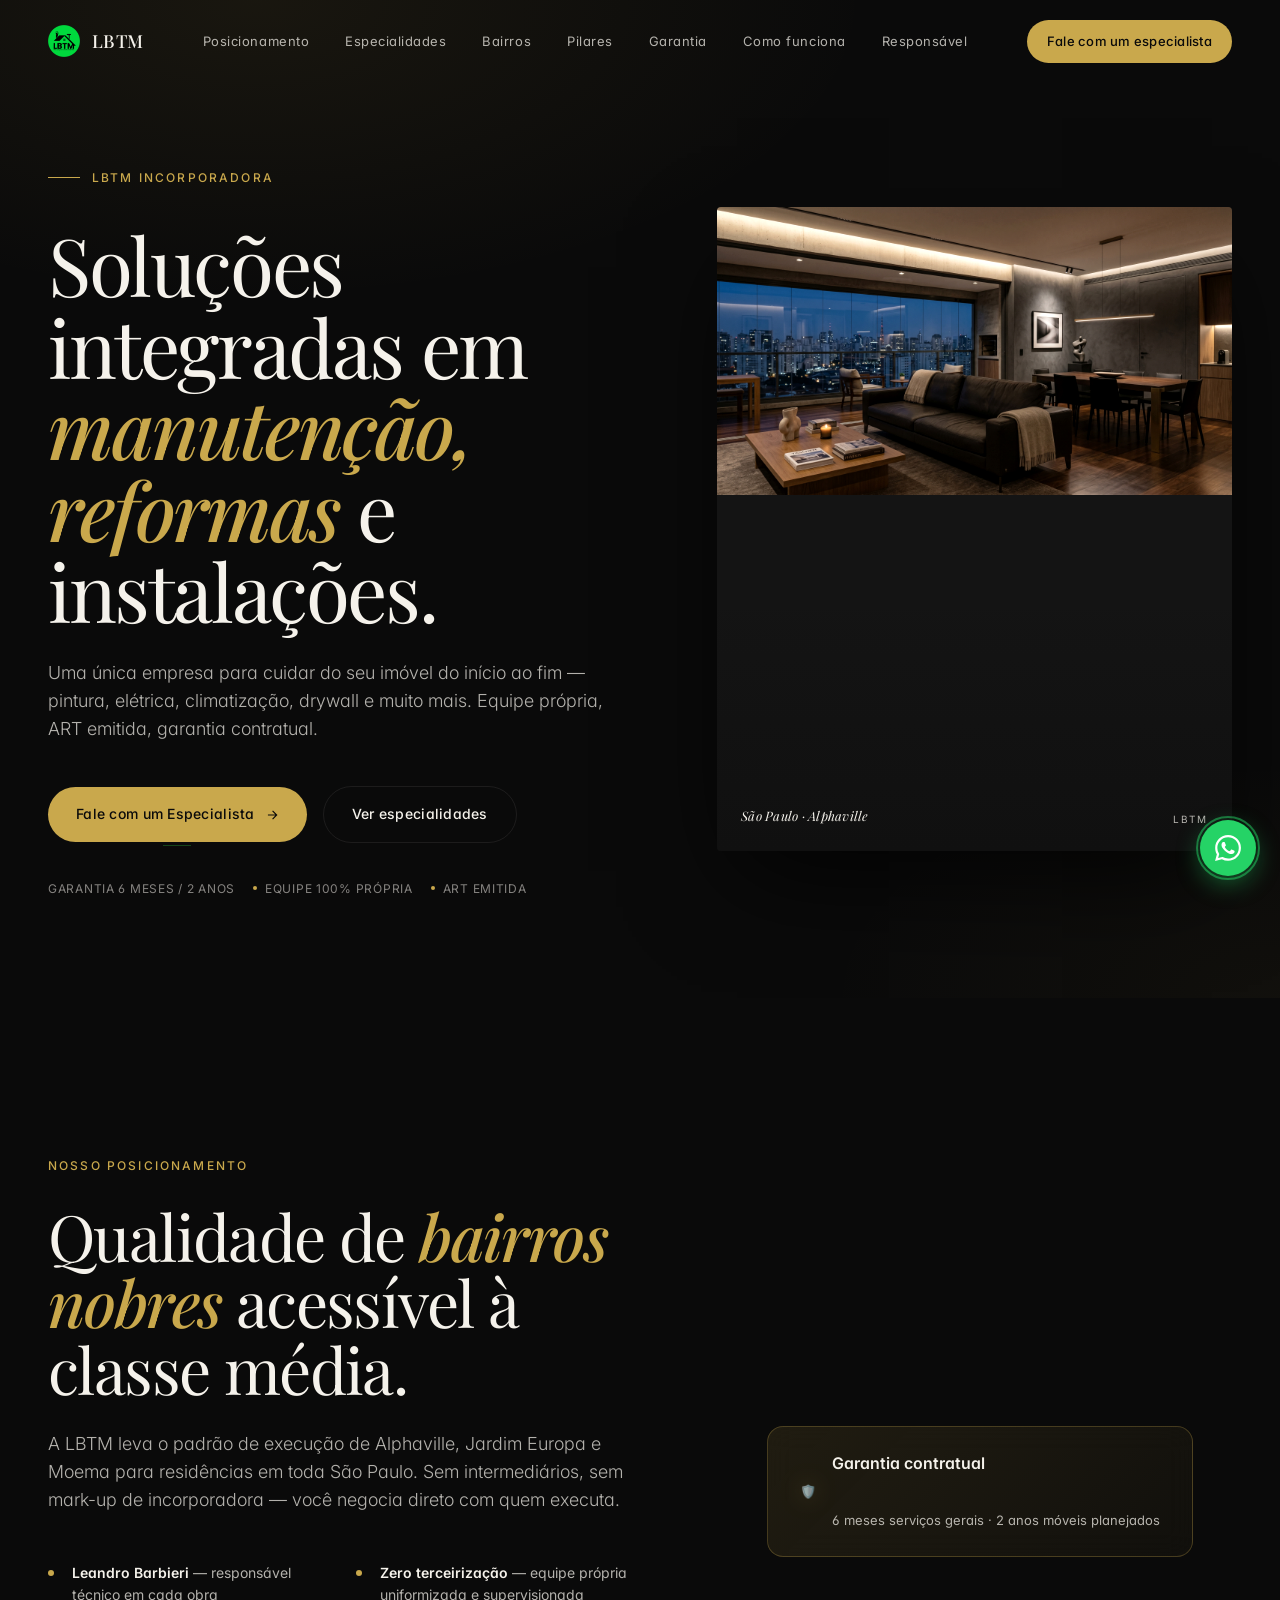
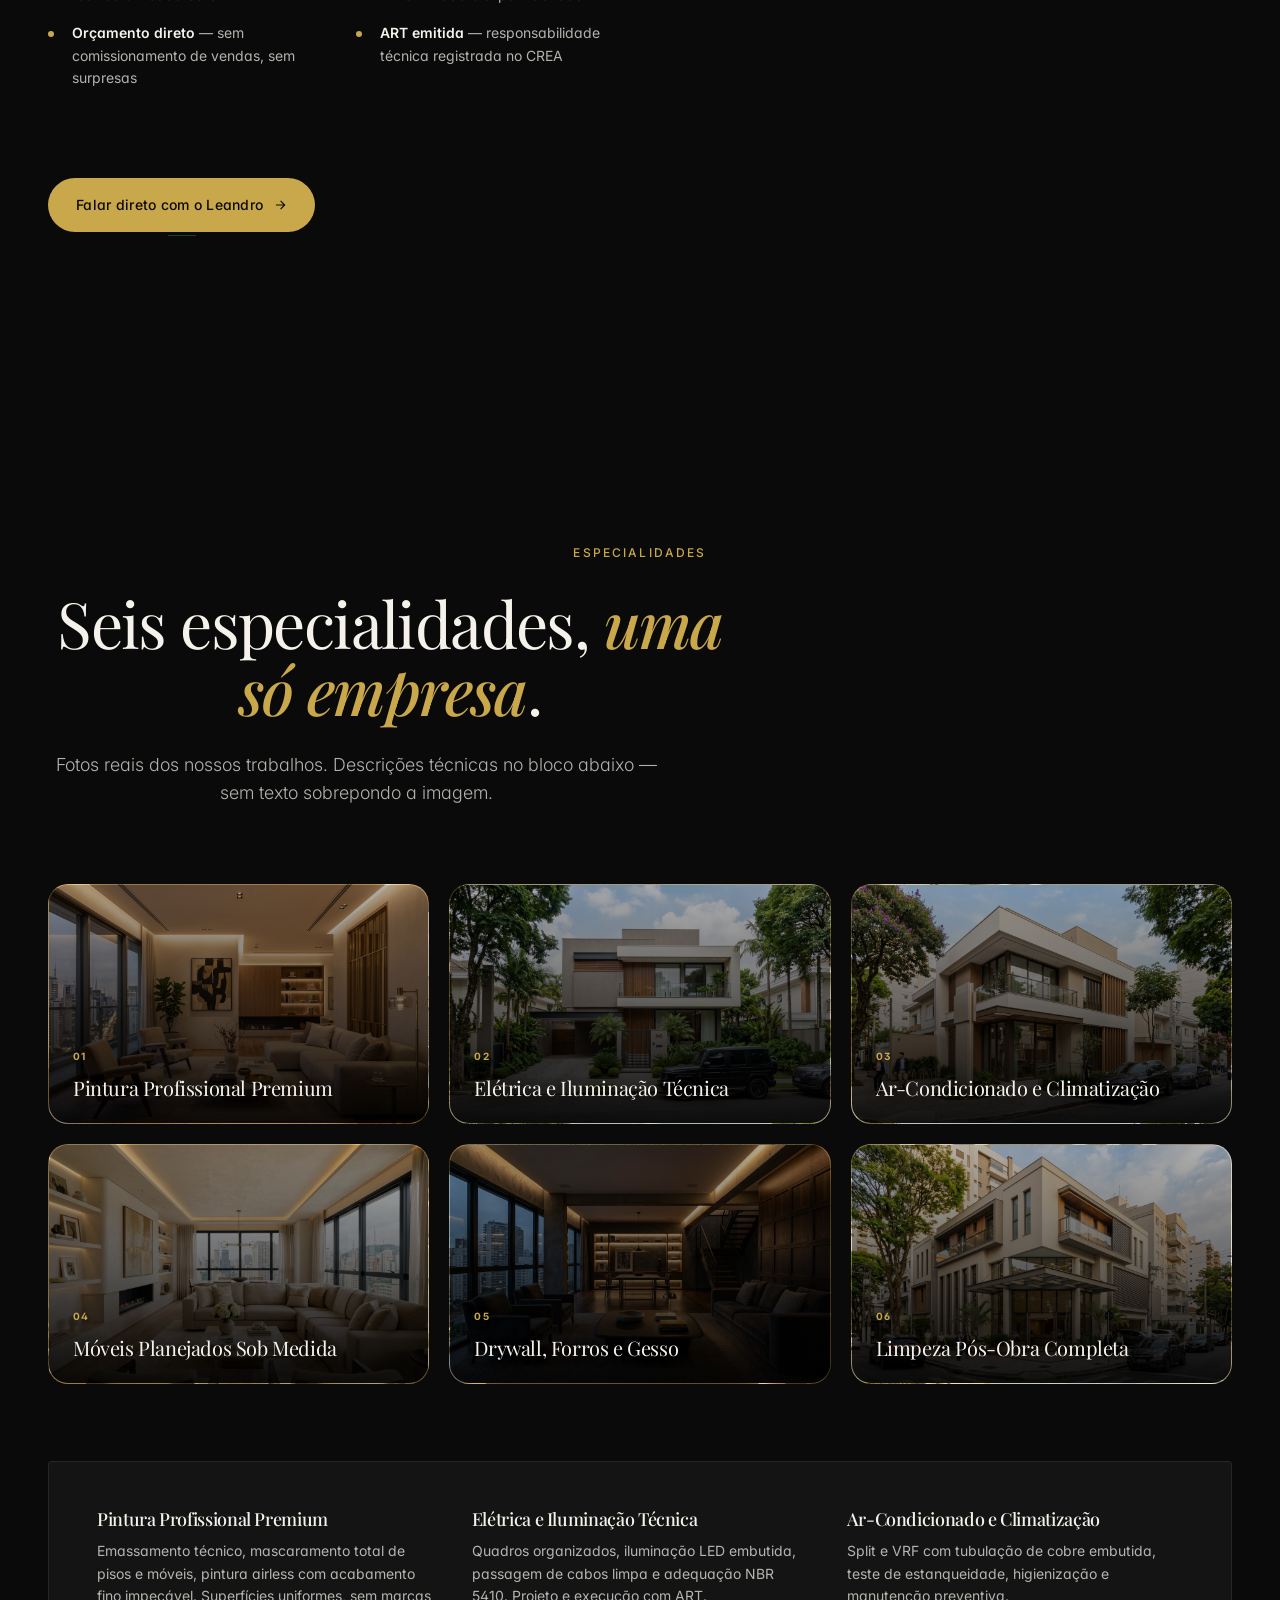
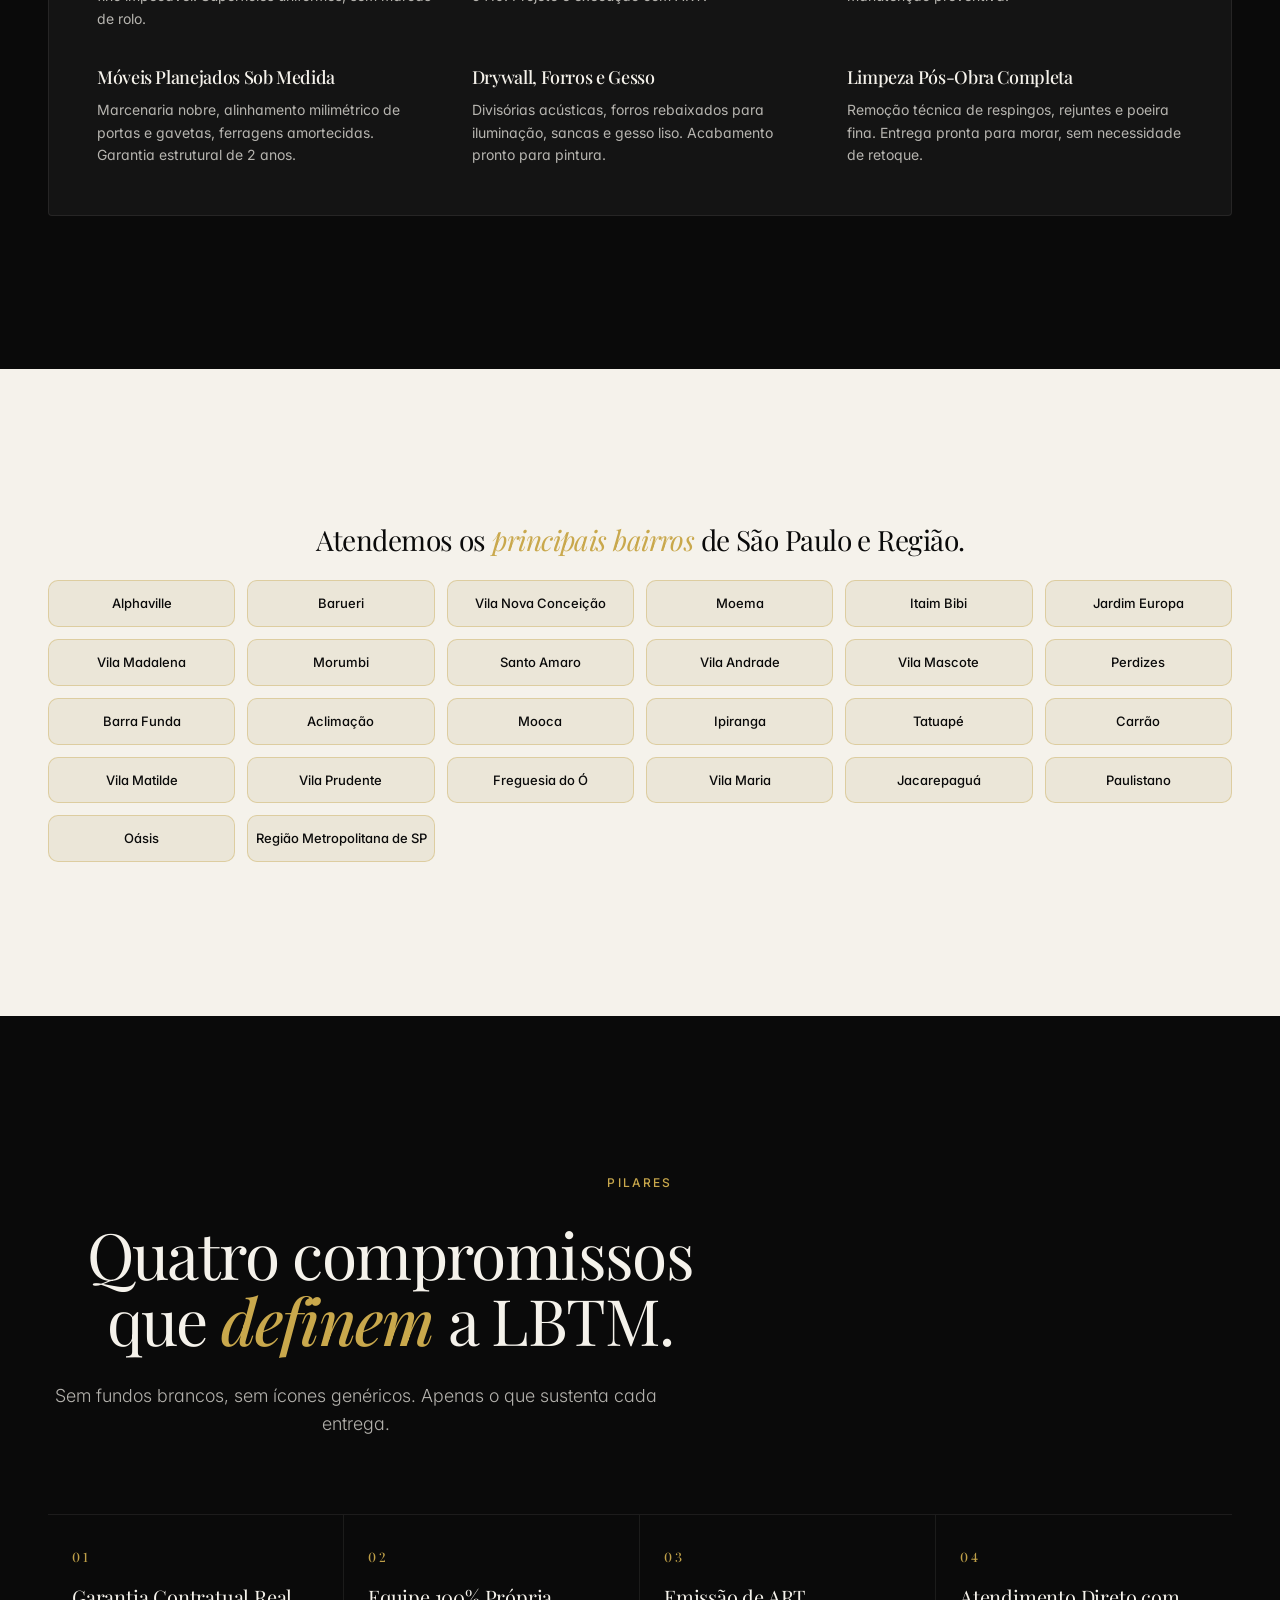
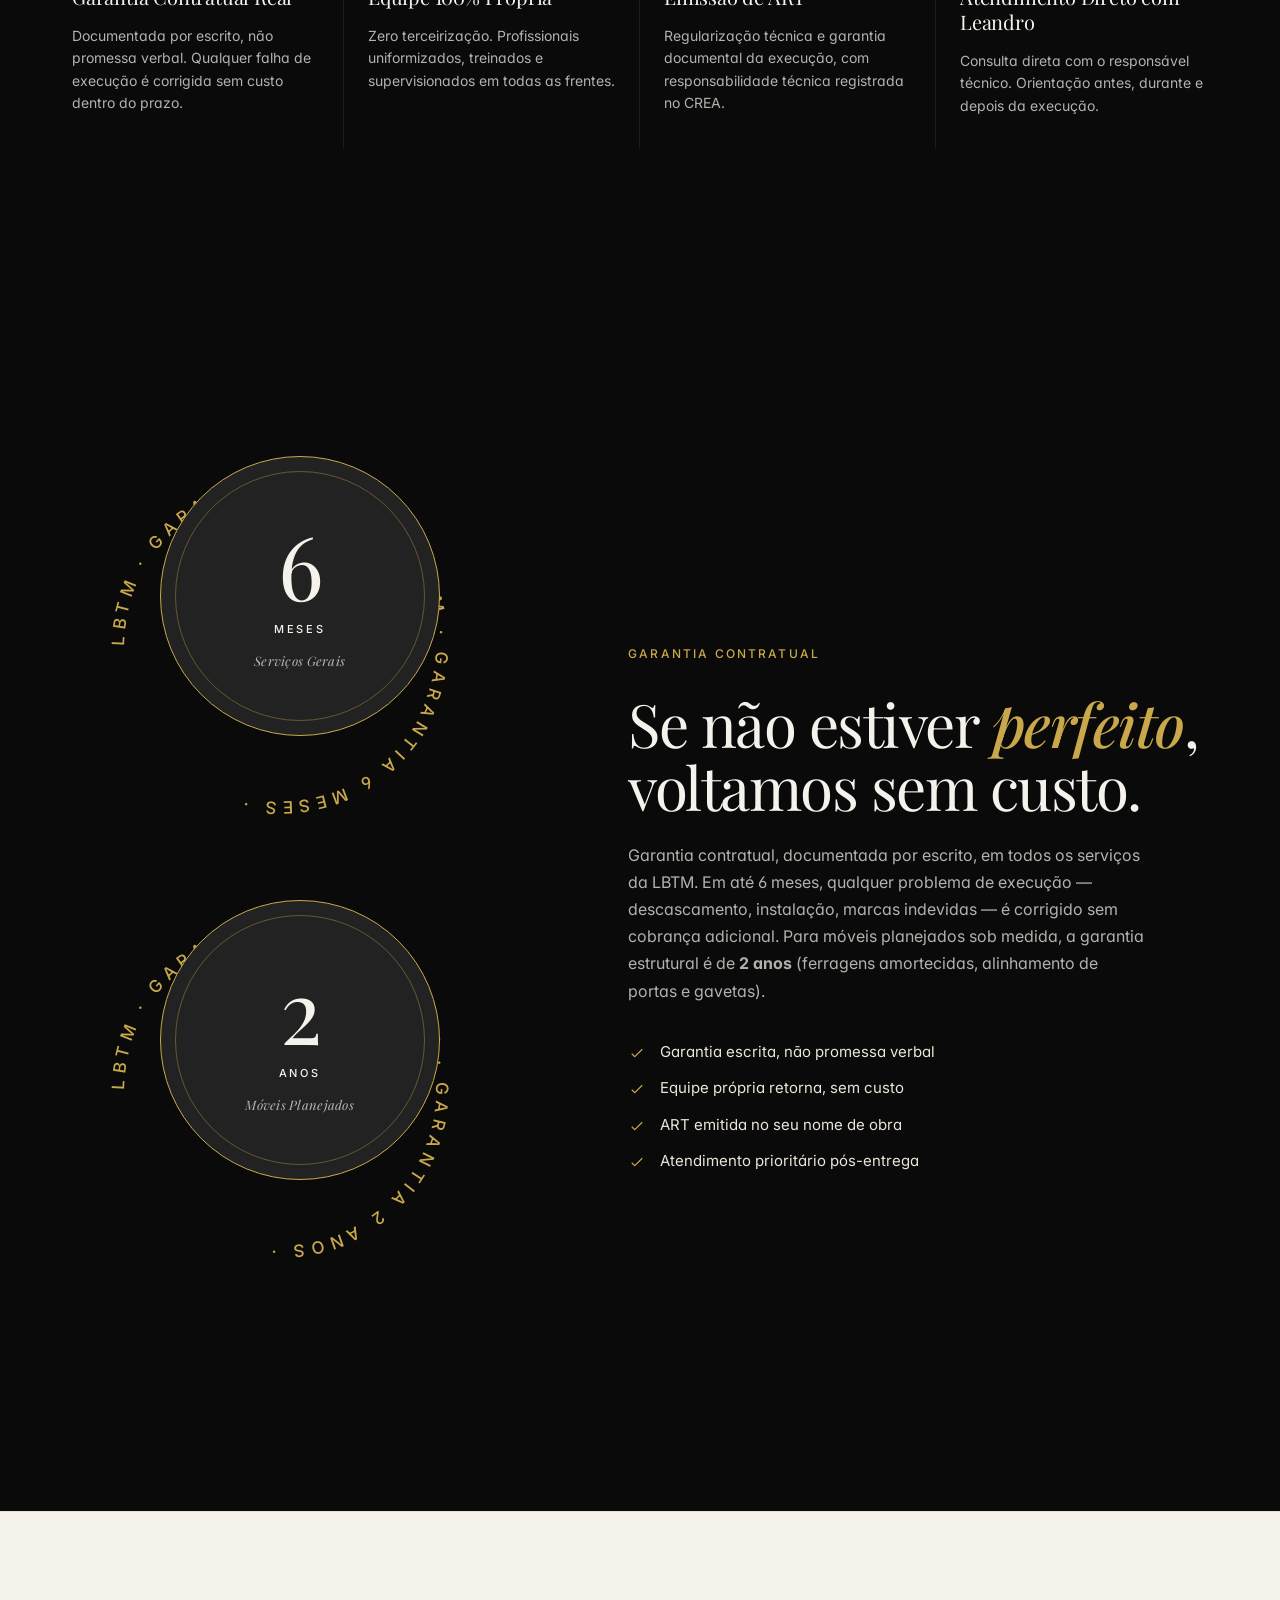
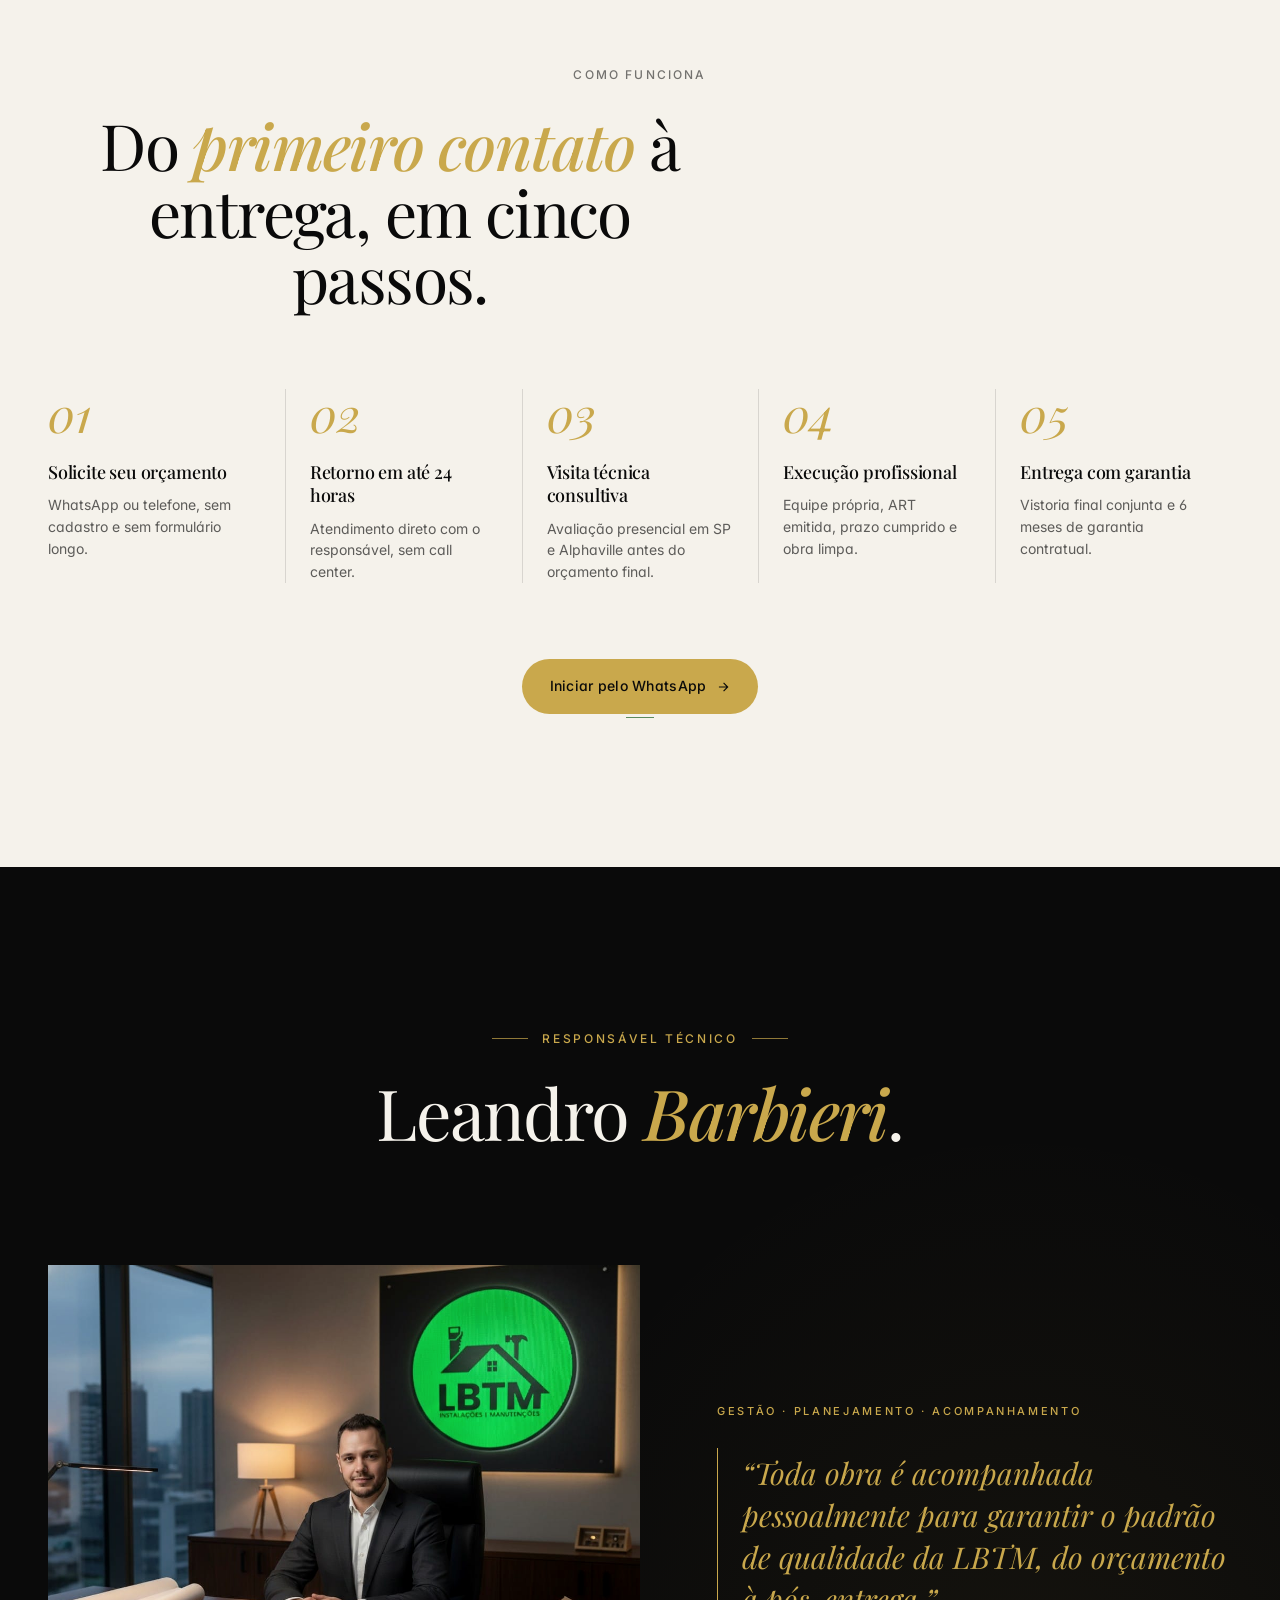
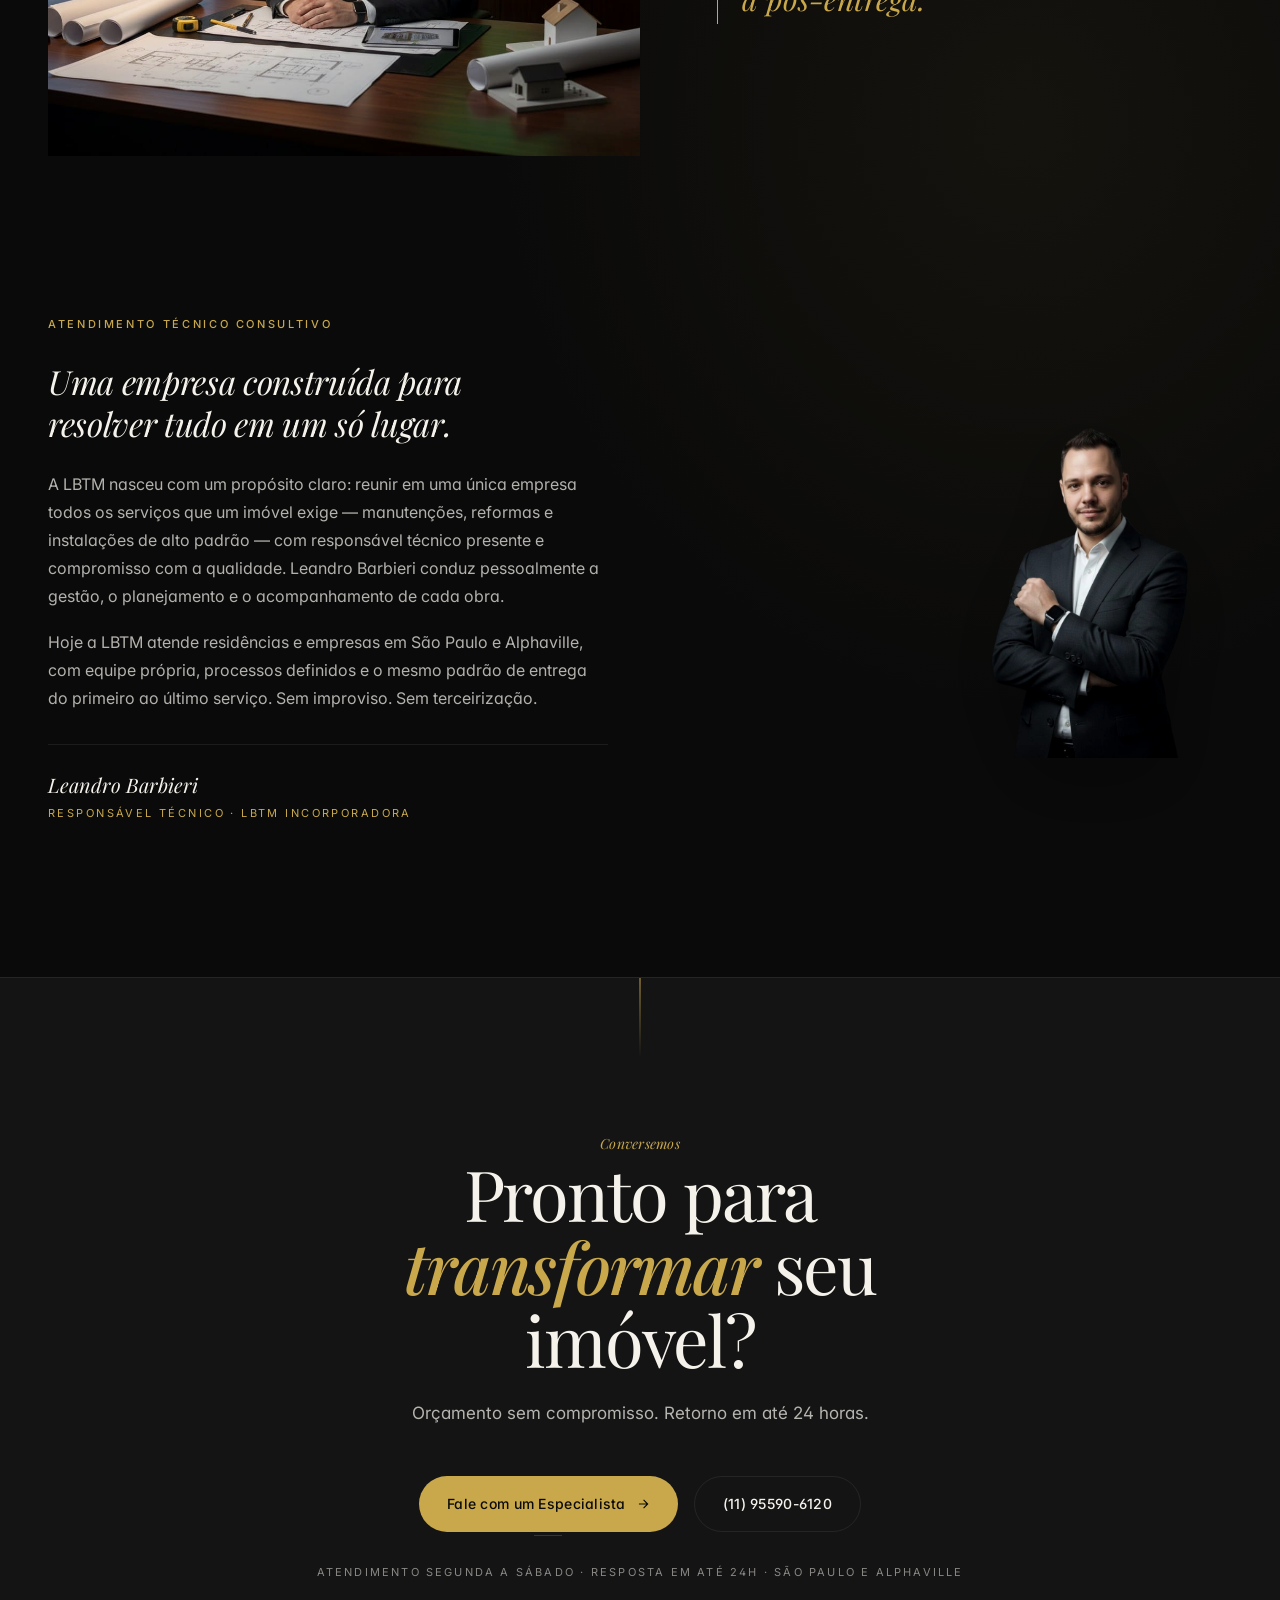
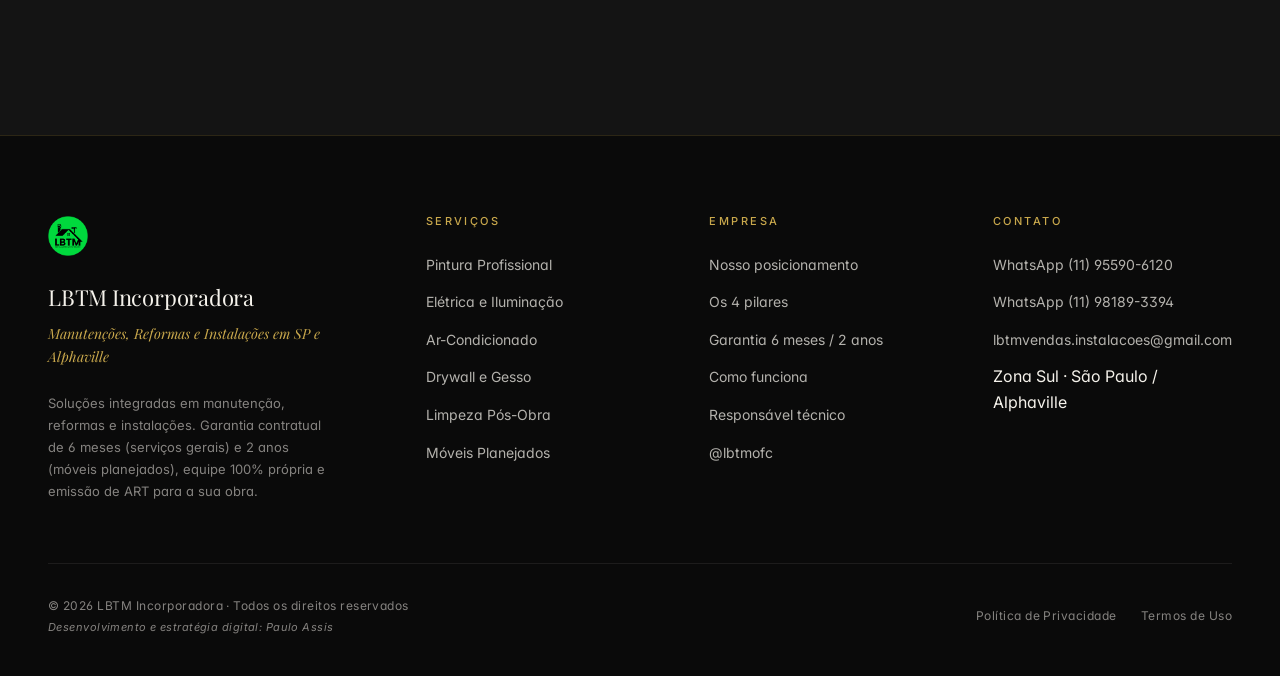
==== commit c5918dbd: "feat: restructuração completa do portal - posicionamento 50/50, especialidades gallery+details, pila" ====
--- a/hub_matriz_lbtm/index.html
+++ b/hub_matriz_lbtm/index.html
@@ -3,15 +3,15 @@
 <head>
   <meta charset="UTF-8">
   <meta name="viewport" content="width=device-width, initial-scale=1.0">
-  <title>LBTM Incorporadora · Manutenções, Reformas e Instalações de Alto Padrão em SP e Alphaville</title>
-  <meta name="description" content="LBTM Incorporadora — soluções integradas em manutenção, reformas e instalações de alto padrão em São Paulo e Alphaville. Garantia contratual de 6 meses, equipe 100% própria e emissão de ART. Orçamento pelo WhatsApp.">
+  <title>LBTM Incorporadora · Manutenções, Reformas e Instalações em SP e Alphaville</title>
+  <meta name="description" content="LBTM Incorporadora — soluções integradas em manutenção, reformas e instalações em São Paulo e Alphaville. Garantia contratual de 6 meses (serviços gerais) e 2 anos (móveis planejados), equipe 100% própria, ART emitida. Atendimento direto com Leandro Barbieri.">
   <meta name="keywords" content="LBTM incorporadora, manutenção residencial SP, reforma Alphaville, pintura premium, eletricista, ar-condicionado, drywall, gesso, limpeza pós-obra, móveis planejados, ART obra, Leandro Barbieri">
   <meta name="robots" content="index, follow">
   <link rel="canonical" href="https://lbtmincorporadora.com.br/">
 
   <!-- Open Graph -->
   <meta property="og:title" content="LBTM Incorporadora · Soluções Integradas em SP e Alphaville">
-  <meta property="og:description" content="Garantia contratual de 6 meses, equipe 100% própria e emissão de ART. Manutenções, reformas e instalações de alto padrão.">
+  <meta property="og:description" content="Garantia 6 meses (serviços gerais) e 2 anos (móveis planejados). Equipe 100% própria, ART emitida. Atendimento direto com Leandro Barbieri.">
   <meta property="og:type" content="website">
   <meta property="og:url" content="https://lbtmincorporadora.com.br/">
   <meta property="og:image" content="assets/landing-pintura/hero/hero-principal%20(1).jpeg">
@@ -20,7 +20,7 @@
   <!-- Twitter Card -->
   <meta name="twitter:card" content="summary_large_image">
   <meta name="twitter:title" content="LBTM Incorporadora · Soluções Integradas em SP e Alphaville">
-  <meta name="twitter:description" content="Garantia contratual de 6 meses, equipe própria e emissão de ART. Manutenções, reformas e instalações de alto padrão.">
+  <meta name="twitter:description" content="Garantia 6 meses (serviços gerais) e 2 anos (móveis planejados). Equipe 100% própria, ART emitida. Atendimento direto com Leandro Barbieri.">
   <meta name="twitter:image" content="assets/landing-pintura/hero/hero-principal%20(1).jpeg">
 
   <!-- Favicon -->
@@ -294,8 +294,10 @@
         <span>LBTM</span>
       </a>
       <nav class="nav__menu" aria-label="Navegação principal">
+        <a href="#posicionamento">Posicionamento</a>
+        <a href="#servicos">Especialidades</a>
+        <a href="#bairros">Bairros</a>
         <a href="#pilares">Pilares</a>
-        <a href="#servicos">Serviços</a>
         <a href="#garantia">Garantia</a>
         <a href="#processo">Como funciona</a>
         <a href="#leandro">Responsável</a>
@@ -307,264 +309,224 @@
   </header>
 
   <main>
-    <!-- ============================================
+<!-- ============================================
          1. HERO
          ============================================ -->
-    <section class="hero" id="hero">
-      <div class="container hero__inner">
-        <div class="hero__content">
-          <span class="hero__eyebrow">LBTM Incorporadora · São Paulo e Alphaville</span>
-          <h1 class="hero__title">Soluções integradas em <em>manutenção, reformas</em> e instalações de alto padrão.</h1>
-          <p class="hero__subtitle">Uma única empresa para cuidar do seu imóvel do início ao fim — pintura, elétrica, climatização, drywall, esquadrias e muito mais. Equipe própria, ART emitida e garantia contratual de 6 meses.</p>
-          <div class="hero__ctas">
+      <section class="hero" id="hero">
+        <div class="container hero__inner">
+          <div class="hero__content">
+            <span class="hero__eyebrow">LBTM Incorporadora</span>
+            <h1 class="hero__title">Soluções integradas em <em>manutenção, reformas</em> e instalações.</h1>
+            <p class="hero__subtitle">Uma única empresa para cuidar do seu imóvel do início ao fim — pintura, elétrica, climatização, drywall e muito mais. Equipe própria, ART emitida, garantia contratual.</p>
+<div class="hero__ctas">
             <a href="https://wa.me/5511955906120?text=Ol%C3%A1!%20Quero%20um%20or%C3%A7amento%20com%20a%20LBTM%20Incorporadora." class="btn btn--gold">
               Fale com um Especialista
               <svg class="btn__arrow" viewBox="0 0 24 24" fill="none" stroke="currentColor" stroke-width="2"><path d="M5 12h14M13 5l7 7-7 7"/></svg>
             </a>
-            <a href="#pilares" class="btn btn--ghost">Ver os 4 pilares</a>
-          </div>
-          <div class="hero__trust">
-            <span>Garantia 6 meses</span>
-            <span>Equipe própria</span>
-            <span>ART emitida</span>
-          </div>
-          <div class="badges-row reveal">
-            <div class="badge">
-              <span class="badge__icon">🛡️</span>
-              <div>
-                <span class="badge__title">Garantia Contratual de 6 Meses</span>
-                <p class="badge__text">Para obras, pintura, elétrica, drywall, ar-condicionado e reformas gerais.</p>
-              </div>
-            </div>
-            <div class="badge">
-              <span class="badge__icon">🪚</span>
-              <div>
-                <span class="badge__title">Garantia Estrutural de 2 Anos</span>
-                <p class="badge__text">Para móveis planejados sob medida com ferragens amortecidas.</p>
-              </div>
-            </div>
-            <div class="badge">
-              <span class="badge__icon">📜</span>
-              <div>
-                <span class="badge__title">Emissão de ART para Condomínios</span>
-                <p class="badge__text">Conformidade com normas NBR e segurança jurídica para a sua obra.</p>
-              </div>
-            </div>
-            <div class="badge">
-              <span class="badge__icon">👷</span>
-              <div>
-                <span class="badge__title">Equipe 100% Própria &amp; Certificada</span>
-                <p class="badge__text">Zero terceirização e acompanhamento direto do responsável Leandro Barbieri.</p>
-              </div>
-            </div>
-          </div>
-        </div>
-        <div class="hero__visual">
-          <picture>
-            <source media="(max-width: 900px)" srcset="assets/landing-pintura/hero/hero-principal%20(1).jpeg">
-            <img src="assets/landing-pintura/hero/hero-principal%20(2).jpeg" alt="Living premium executado pela LBTM Incorporadora" loading="eager" width="800" height="1000">
-          </picture>
-          <div class="hero__visual-meta">
-            <em>Alto padrão · SP e Alphaville</em>
-            <span>LBTM</span>
-          </div>
-        </div>
-      </div>
-    </section>
+            <a href="#servicos" class="btn btn--ghost">Ver especialidades</a>
+          </div>
+            <div class="hero__trust">
+              <span>Garantia 6 meses / 2 anos</span>
+              <span>Equipe 100% própria</span>
+              <span>ART emitida</span>
+            </div>
+          </div>
+          <div class="hero__visual">
+            <picture>
+              <source media="(max-width: 900px)" srcset="assets/landing-pintura/hero/hero-principal%20(1).jpeg">
+              <img src="assets/landing-pintura/hero/hero-principal%20(2).jpeg" alt="Living executado pela LBTM Incorporadora" loading="eager" width="800" height="1000">
+            </picture>
+            <div class="hero__visual-meta">
+              <em>São Paulo · Alphaville</em>
+              <span>LBTM</span>
+            </div>
+          </div>
+        </div>
+</section>
 
     <!-- ============================================
-         2. GRID RÁPIDO DOS 6 SERVIÇOS (acesso direto)
-         ============================================ -->
-    <section class="container" id="acesso">
-      <div class="services-grid__head reveal">
-        <h2 class="services-grid__title">Seis especialidades, <em>uma só empresa</em>.</h2>
-        <p class="services-grid__lead">Escolha o serviço e fale direto com um especialista. Sem menus escondidos e sem intermediários.</p>
-      </div>
-      <div class="services-grid">
-        <a class="service-card reveal" href="pintura/" style="background-image:url('assets/images/card-pintura.jpg');">
-          <span class="service-card__num">01</span>
-          <h3 class="service-card__title">Pintura Profissional Premium</h3>
-          <p class="service-card__text">Emassamento técnico, mascaramento total e pintura airless com acabamento fino impecável.</p>
-          <span class="service-card__btn">Acessar →</span>
-        </a>
-        <a class="service-card reveal" href="eletrica/" style="background-image:url('assets/images/card-eletrica.webp');">
-          <span class="service-card__num">02</span>
-          <h3 class="service-card__title">Elétrica e Iluminação Técnica</h3>
-          <p class="service-card__text">Quadros organizados, iluminação LED embutida, passagem de cabos e adequação NBR.</p>
-          <span class="service-card__btn">Acessar →</span>
-        </a>
-        <a class="service-card reveal" href="ar-condicionado/" style="background-image:url('assets/images/card-ar.webp');">
-          <span class="service-card__num">03</span>
-          <h3 class="service-card__title">Ar-Condicionado e Climatização</h3>
-          <p class="service-card__text">Split e VRF com cobre embutido, teste de estanqueidade, higienização e manutenção.</p>
-          <span class="service-card__btn">Acessar →</span>
-        </a>
-        <a class="service-card reveal" href="moveis-planejados/" style="background-image:url('assets/images/card-moveis.jpg');">
-          <span class="service-card__num">04</span>
-          <h3 class="service-card__title">Móveis Planejados Sob Medida</h3>
-          <p class="service-card__text">Marcenaria nobre, alinhamento milimétrico de portas/gavetas e ferragens amortecidas.</p>
-          <span class="service-card__btn">Acessar →</span>
-        </a>
-        <a class="service-card reveal" href="drywall-gesso/" style="background-image:url('assets/images/card-drywall.jpg');">
-          <span class="service-card__num">05</span>
-          <h3 class="service-card__title">Drywall, Forros e Gesso Liso</h3>
-          <p class="service-card__text">Divisórias acústicas, forros rebaixados para iluminação, sancas e gesso liso.</p>
-          <span class="service-card__btn">Acessar →</span>
-        </a>
-        <a class="service-card reveal" href="limpeza-pos-obra/" style="background-image:url('assets/images/card-limpeza.webp');">
-          <span class="service-card__num">06</span>
-          <h3 class="service-card__title">Limpeza Pós-Obra Completa</h3>
-          <p class="service-card__text">Remoção técnica de respingos, rejuntes e poeira fina. Entrega pronta para morar.</p>
-          <span class="service-card__btn">Acessar →</span>
-        </a>
-      </div>
-
-      <!-- Grade Fixa dos 26 Bairros Atendidos -->
-      <div class="neighborhoods-grid reveal" style="margin-top:64px;">
-        <h3 class="neighborhoods__title">Atendemos os <em>26 bairros</em> mais nobres de SP e Alphaville.</h3>
-        <div class="neighborhoods__grid">
-          <span class="neighborhood-tag">Alphaville</span>
-          <span class="neighborhood-tag">Barueri</span>
-          <span class="neighborhood-tag">Vila Nova Conceição</span>
-          <span class="neighborhood-tag">Moema</span>
-          <span class="neighborhood-tag">Itaim Bibi</span>
-          <span class="neighborhood-tag">Jardim Europa</span>
-          <span class="neighborhood-tag">Vila Madalena</span>
-          <span class="neighborhood-tag">Morumbi</span>
-          <span class="neighborhood-tag">Santo Amaro</span>
-          <span class="neighborhood-tag">Vila Andrade</span>
-          <span class="neighborhood-tag">Vila Mascote</span>
-          <span class="neighborhood-tag">Perdizes</span>
-          <span class="neighborhood-tag">Barra Funda</span>
-          <span class="neighborhood-tag">Aclimação</span>
-          <span class="neighborhood-tag">Mooca</span>
-          <span class="neighborhood-tag">Ipiranga</span>
-          <span class="neighborhood-tag">Tatuapé</span>
-          <span class="neighborhood-tag">Carrão</span>
-          <span class="neighborhood-tag">Vila Matilde</span>
-          <span class="neighborhood-tag">Vila Prudente</span>
-          <span class="neighborhood-tag">Freguesia do Ó</span>
-          <span class="neighborhood-tag">Vila Maria</span>
-          <span class="neighborhood-tag">Jacarepaguá</span>
-          <span class="neighborhood-tag">Paulistano</span>
-          <span class="neighborhood-tag">Oásis</span>
-          <span class="neighborhood-tag">Região Metropolitana de SP</span>
-        </div>
-      </div>
-    </section>
-
-<!-- ============================================
-         3. QUATRO PILARES INSTITUCIONAIS
-         ============================================ -->
-      <section class="differentials" id="pilares">
-        <div class="container">
-          <div class="differentials__head">
-            <div class="reveal">
-              <span class="eyebrow eyebrow--dark">Pilares Institucionais</span>
-              <h2 class="section-title section-title--dark">Quatro compromissos que <em>definem</em> a LBTM.</h2>
-            </div>
-            <p class="section-lead section-lead--dark reveal">A base que sustenta cada entrega, do primeiro orçamento à pós-obra.</p>
-          </div>
-          <div class="pillars-dark-block">
-            <div class="differentials__grid">
-              <div class="differential reveal">
-                <span class="differential__mark">01</span>
-                <h3 class="differential__title">Garantia Contratual Real de 6 Meses</h3>
-                <p class="differential__text">Documentada por escrito, não promessa verbal. Qualquer falha de execução é corrigida sem custo dentro do prazo.</p>
-              </div>
-              <div class="differential reveal">
-                <span class="differential__mark">02</span>
-                <h3 class="differential__title">Equipe 100% Própria</h3>
-                <p class="differential__text">Zero terceirização. Profissionais uniformizados, treinados e supervisionados em todas as frentes de serviço.</p>
-              </div>
-              <div class="differential reveal">
-                <span class="differential__mark">03</span>
-                <h3 class="differential__title">Emissão de ART para sua Obra</h3>
-                <p class="differential__text">Regularização técnica e garantia documental da execução, com responsabilidade técnica registrada.</p>
-              </div>
-              <div class="differential reveal">
-                <span class="differential__mark">04</span>
-                <h3 class="differential__title">Atendimento Técnico Consultivo</h3>
-                <p class="differential__text">Consulta direta com o responsável Leandro Barbieri. Orientação antes, durante e depois da execução.</p>
-              </div>
-            </div>
-          </div>
-        </div>
-      </section>
-
-    <!-- ============================================
-         3. SERVIÇOS — 6 PILARES / SPOKES
-         ============================================ -->
-    <section class="services" id="servicos">
-      <div class="container">
-        <div class="services__inner">
-          <div class="reveal">
-            <span class="eyebrow">Serviços</span>
-            <h2 class="section-title">Uma casa. <em>Seis especialidades</em>.</h2>
-            <p class="section-lead">Soluções integradas e coordenadas por uma única equipe. Sem intermediários, sem retrabalho.</p>
-            <a href="https://wa.me/5511955906120?text=Ol%C3%A1!%20Quero%20um%20or%C3%A7amento%20integrado%20com%20a%20LBTM." class="btn btn--gold mt-40">
-              Solicitar orçamento integrado
+         2. POSICIONAMENTO — CLASSE MÉDIA + BAIRROS NOBRES
+         ============================================ -->
+      <section class="positioning" id="posicionamento">
+        <div class="container positioning__inner">
+          <div class="positioning__content reveal">
+            <span class="eyebrow">Nosso posicionamento</span>
+            <h2 class="section-title">Qualidade de <em>bairros nobres</em> acessível à classe média.</h2>
+            <p class="section-lead">A LBTM leva o padrão de execução de Alphaville, Jardim Europa e Moema para residências em toda São Paulo. Sem intermediários, sem mark-up de incorporadora — você negocia direto com quem executa.</p>
+            <ul class="positioning__highlights">
+              <li>
+                <strong>Leandro Barbieri</strong> — responsável técnico em cada obra
+              </li>
+              <li>
+                <strong>Zero terceirização</strong> — equipe própria uniformizada e supervisionada
+              </li>
+              <li>
+                <strong>Orçamento direto</strong> — sem comissionamento de vendas, sem surpresas
+              </li>
+              <li>
+                <strong>ART emitida</strong> — responsabilidade técnica registrada no CREA
+              </li>
+            </ul>
+            <a href="https://wa.me/5511955906120?text=Ol%C3%A1!%20Quero%20falar%20direto%20com%20o%20Leandro%20sobre%20minha%20obra." class="btn btn--gold mt-40">
+              Falar direto com o Leandro
               <svg class="btn__arrow" viewBox="0 0 24 24" fill="none" stroke="currentColor" stroke-width="2"><path d="M5 12h14M13 5l7 7-7 7"/></svg>
             </a>
           </div>
-          <div class="services__list">
-            <div class="service reveal">
-              <span class="service__num">01</span>
+          <div class="positioning__visual reveal">
+            <div class="positioning__badge">
+              <span class="positioning__badge-icon">🛡️</span>
               <div>
-                <h3 class="service__title">Pintura Profissional Premium</h3>
-                <p class="service__text">Emassamento técnico, mascaramento, pintura airless e acabamento fino impecável.</p>
-                <a class="service__link" href="pintura/">Ver especialidade →</a>
+                <strong>Garantia contratual</strong><br>
+                <span>6 meses serviços gerais · 2 anos móveis planejados</span>
               </div>
             </div>
-            <div class="service reveal">
-              <span class="service__num">02</span>
-              <div>
-                <h3 class="service__title">Elétrica e Iluminação Técnica</h3>
-                <p class="service__text">Quadros organizados, LED embutido, passagem de cabos e adequação NBR.</p>
-                <a class="service__link" href="eletrica/">Ver especialidade →</a>
-              </div>
-            </div>
-            <div class="service reveal">
-              <span class="service__num">03</span>
-              <div>
-                <h3 class="service__title">Ar-Condicionado e Climatização</h3>
-                <p class="service__text">Split e VRF, tubulação de cobre embutida, e estanqueidade, higienização e manutenção.</p>
-                <a class="service__link" href="ar-condicionado/">Ver especialidade →</a>
-              </div>
-            </div>
-            <div class="service reveal">
-              <span class="service__num">04</span>
-              <div>
-                <h3 class="service__title">Drywall, Forros, Sancas e Gesso</h3>
-                <p class="service__text">Divisórias acústicas, forros rebaixados para iluminação e gesso liso.</p>
-                <a class="service__link" href="drywall-gesso/">Ver especialidade →</a>
-              </div>
-            </div>
-            <div class="service reveal">
-              <span class="service__num">05</span>
-              <div>
-                <h3 class="service__title">Limpeza Pós-Obra</h3>
-                <p class="service__text">Remoção técnica de respingos, rejuntes e poeira fina. Entrega pronta para morar.</p>
-                <a class="service__link" href="limpeza-pos-obra/">Ver especialidade →</a>
-              </div>
-            </div>
-            <div class="service reveal">
-              <span class="service__num">06</span>
-              <div>
-                <h3 class="service__title">Móveis Planejados e Montagem</h3>
-                <p class="service__text">Marcenaria nobre, alinhamento milimétrico de portas e ferragens amortecidas.</p>
-                <a class="service__link" href="moveis-planejados/">Ver especialidade →</a>
-              </div>
-            </div>
-          </div>
-        </div>
-      </div>
-    </section>
+          </div>
+        </div>
+      </section>
+
+    <!-- ============================================
+         3. ESPECIALIDADES — 6 SERVIÇOS (FOTOS + DESCRIÇÕES)
+         ============================================ -->
+      <section class="specialties" id="servicos">
+        <div class="container">
+          <div class="specialties__head reveal">
+            <span class="eyebrow">Especialidades</span>
+            <h2 class="section-title">Seis especialidades, <em>uma só empresa</em>.</h2>
+            <p class="section-lead">Fotos reais dos nossos trabalhos. Descrições técnicas no bloco abaixo — sem texto sobrepondo a imagem.</p>
+          </div>
+          <div class="specialties__gallery">
+            <a class="specialty-card reveal" href="pintura/" style="background-image:url('assets/images/card-pintura.jpg');" aria-label="Pintura Profissional Premium">
+              <span class="specialty-card__num">01</span>
+              <h3 class="specialty-card__title">Pintura Profissional Premium</h3>
+            </a>
+            <a class="specialty-card reveal" href="eletrica/" style="background-image:url('assets/images/card-eletrica.webp');" aria-label="Elétrica e Iluminação Técnica">
+              <span class="specialty-card__num">02</span>
+              <h3 class="specialty-card__title">Elétrica e Iluminação Técnica</h3>
+            </a>
+            <a class="specialty-card reveal" href="ar-condicionado/" style="background-image:url('assets/images/card-ar.webp');" aria-label="Ar-Condicionado e Climatização">
+              <span class="specialty-card__num">03</span>
+              <h3 class="specialty-card__title">Ar-Condicionado e Climatização</h3>
+            </a>
+            <a class="specialty-card reveal" href="moveis-planejados/" style="background-image:url('assets/images/card-moveis.jpg');" aria-label="Móveis Planejados Sob Medida">
+              <span class="specialty-card__num">04</span>
+              <h3 class="specialty-card__title">Móveis Planejados Sob Medida</h3>
+            </a>
+            <a class="specialty-card reveal" href="drywall-gesso/" style="background-image:url('assets/images/card-drywall.jpg');" aria-label="Drywall, Forros e Gesso">
+              <span class="specialty-card__num">05</span>
+              <h3 class="specialty-card__title">Drywall, Forros e Gesso</h3>
+            </a>
+            <a class="specialty-card reveal" href="limpeza-pos-obra/" style="background-image:url('assets/images/card-limpeza.webp');" aria-label="Limpeza Pós-Obra">
+              <span class="specialty-card__num">06</span>
+              <h3 class="specialty-card__title">Limpeza Pós-Obra Completa</h3>
+            </a>
+          </div>
+          <div class="specialties__details">
+            <div class="specialty-detail reveal">
+              <h4>Pintura Profissional Premium</h4>
+              <p>Emassamento técnico, mascaramento total de pisos e móveis, pintura airless com acabamento fino impecável. Superfícies uniformes, sem marcas de rolo.</p>
+            </div>
+            <div class="specialty-detail reveal">
+              <h4>Elétrica e Iluminação Técnica</h4>
+              <p>Quadros organizados, iluminação LED embutida, passagem de cabos limpa e adequação NBR 5410. Projeto e execução com ART.</p>
+            </div>
+            <div class="specialty-detail reveal">
+              <h4>Ar-Condicionado e Climatização</h4>
+              <p>Split e VRF com tubulação de cobre embutida, teste de estanqueidade, higienização e manutenção preventiva.</p>
+            </div>
+            <div class="specialty-detail reveal">
+              <h4>Móveis Planejados Sob Medida</h4>
+              <p>Marcenaria nobre, alinhamento milimétrico de portas e gavetas, ferragens amortecidas. Garantia estrutural de 2 anos.</p>
+            </div>
+            <div class="specialty-detail reveal">
+              <h4>Drywall, Forros e Gesso</h4>
+              <p>Divisórias acústicas, forros rebaixados para iluminação, sancas e gesso liso. Acabamento pronto para pintura.</p>
+            </div>
+            <div class="specialty-detail reveal">
+              <h4>Limpeza Pós-Obra Completa</h4>
+              <p>Remoção técnica de respingos, rejuntes e poeira fina. Entrega pronta para morar, sem necessidade de retoque.</p>
+            </div>
+          </div>
+        </div>
+      </section>
+
+    <!-- ============================================
+         4. BAIRROS ATENDIDOS — GRADE FIXA 26
+         ============================================ -->
+      <section class="neighborhoods" id="bairros">
+        <div class="container">
+          <div class="neighborhoods-grid reveal">
+            <h3 class="neighborhoods__title">Atendemos os <em>principais bairros</em> de São Paulo e Região.</h3>
+            <div class="neighborhoods__grid">
+              <span class="neighborhood-tag">Alphaville</span>
+              <span class="neighborhood-tag">Barueri</span>
+              <span class="neighborhood-tag">Vila Nova Conceição</span>
+              <span class="neighborhood-tag">Moema</span>
+              <span class="neighborhood-tag">Itaim Bibi</span>
+              <span class="neighborhood-tag">Jardim Europa</span>
+              <span class="neighborhood-tag">Vila Madalena</span>
+              <span class="neighborhood-tag">Morumbi</span>
+              <span class="neighborhood-tag">Santo Amaro</span>
+              <span class="neighborhood-tag">Vila Andrade</span>
+              <span class="neighborhood-tag">Vila Mascote</span>
+              <span class="neighborhood-tag">Perdizes</span>
+              <span class="neighborhood-tag">Barra Funda</span>
+              <span class="neighborhood-tag">Aclimação</span>
+              <span class="neighborhood-tag">Mooca</span>
+              <span class="neighborhood-tag">Ipiranga</span>
+              <span class="neighborhood-tag">Tatuapé</span>
+              <span class="neighborhood-tag">Carrão</span>
+              <span class="neighborhood-tag">Vila Matilde</span>
+              <span class="neighborhood-tag">Vila Prudente</span>
+              <span class="neighborhood-tag">Freguesia do Ó</span>
+              <span class="neighborhood-tag">Vila Maria</span>
+              <span class="neighborhood-tag">Jacarepaguá</span>
+              <span class="neighborhood-tag">Paulistano</span>
+              <span class="neighborhood-tag">Oásis</span>
+              <span class="neighborhood-tag">Região Metropolitana de SP</span>
+            </div>
+          </div>
+        </div>
+      </section>
+
+    <!-- ============================================
+         5. QUATRO PILARES INSTITUCIONAIS
+         ============================================ -->
+      <section class="pillars" id="pilares">
+        <div class="container">
+          <div class="pillars__head reveal">
+            <span class="eyebrow">Pilares</span>
+            <h2 class="section-title">Quatro compromissos que <em>definem</em> a LBTM.</h2>
+            <p class="section-lead">Sem fundos brancos, sem ícones genéricos. Apenas o que sustenta cada entrega.</p>
+          </div>
+          <div class="pillars__grid">
+            <div class="pillar reveal">
+              <span class="pillar__num">01</span>
+              <h3 class="pillar__title">Garantia Contratual Real</h3>
+              <p class="pillar__text">Documentada por escrito, não promessa verbal. Qualquer falha de execução é corrigida sem custo dentro do prazo.</p>
+            </div>
+            <div class="pillar reveal">
+              <span class="pillar__num">02</span>
+              <h3 class="pillar__title">Equipe 100% Própria</h3>
+              <p class="pillar__text">Zero terceirização. Profissionais uniformizados, treinados e supervisionados em todas as frentes.</p>
+            </div>
+            <div class="pillar reveal">
+              <span class="pillar__num">03</span>
+              <h3 class="pillar__title">Emissão de ART</h3>
+              <p class="pillar__text">Regularização técnica e garantia documental da execução, com responsabilidade técnica registrada no CREA.</p>
+            </div>
+            <div class="pillar reveal">
+              <span class="pillar__num">04</span>
+              <h3 class="pillar__title">Atendimento Direto com Leandro</h3>
+              <p class="pillar__text">Consulta direta com o responsável técnico. Orientação antes, durante e depois da execução.</p>
+            </div>
+          </div>
+        </div>
+</section>
 
 <!-- ============================================
-         4. GARANTIA
-         ============================================ -->
-      <section class="guarantee" id="garantia">
+         6. GARANTIA — SELOS DESTACADOS (FUNDO ESCURO)
+         ============================================ -->
+      <section class="guarantee guarantee--dark" id="garantia">
         <div class="container guarantee__inner">
           <div class="guarantee__seals-row">
             <div class="guarantee__seal reveal">
@@ -599,7 +561,7 @@
             </div>
           </div>
           <div class="reveal">
-            <span class="eyebrow eyebrow--dark">Garantia contratual</span>
+            <span class="eyebrow">Garantia contratual</span>
             <h2 class="guarantee__title">Se não estiver <em>perfeito</em>, voltamos sem custo.</h2>
             <p class="guarantee__text">Garantia contratual, documentada por escrito, em todos os serviços da LBTM. Em até 6 meses, qualquer problema de execução — descascamento, instalação, marcas indevidas — é corrigido sem cobrança adicional. Para móveis planejados sob medida, a garantia estrutural é de <strong>2 anos</strong> (ferragens amortecidas, alinhamento de portas e gavetas).</p>
             <ul class="guarantee__list">
@@ -738,8 +700,8 @@
         <div class="footer__brand">
           <img class="footer__brand-logo" src="assets/logo%20da%20empresa%20LBTM.png" alt="LBTM">
           <div class="footer__brand-name">LBTM Incorporadora</div>
-          <div class="footer__brand-tag">Manutenções em Geral · Alto padrão em SP e Alphaville</div>
-          <p class="footer__brand-text">Soluções integradas em manutenção, reformas e instalações. Garantia contratual de 6 meses, equipe 100% própria e emissão de ART para a sua obra.</p>
+          <div class="footer__brand-tag">Manutenções, Reformas e Instalações em SP e Alphaville</div>
+          <p class="footer__brand-text">Soluções integradas em manutenção, reformas e instalações. Garantia contratual de 6 meses (serviços gerais) e 2 anos (móveis planejados), equipe 100% própria e emissão de ART para a sua obra.</p>
         </div>
         <div class="footer__col">
           <h4>Serviços</h4>
@@ -755,8 +717,9 @@
         <div class="footer__col">
           <h4>Empresa</h4>
           <ul>
+            <li><a href="#posicionamento">Nosso posicionamento</a></li>
             <li><a href="#pilares">Os 4 pilares</a></li>
-            <li><a href="#garantia">Garantia 6 meses</a></li>
+            <li><a href="#garantia">Garantia 6 meses / 2 anos</a></li>
             <li><a href="#processo">Como funciona</a></li>
             <li><a href="#leandro">Responsável técnico</a></li>
             <li><a href="https://instagram.com/lbtmofc" target="_blank" rel="noopener noreferrer">@lbtmofc</a></li>
--- a/hub_matriz_lbtm/css/style.css
+++ b/hub_matriz_lbtm/css/style.css
@@ -1983,6 +1983,326 @@
 }
 
 /* =============================================================
+   POSITIONING — 50/50 CLASSE MÉDIA + BAIRROS NOBRES
+   ============================================================= */
+.positioning {
+  padding: var(--section-py) 0;
+  background: var(--noir);
+  position: relative;
+}
+.positioning__inner {
+  display: grid;
+  grid-template-columns: 1.2fr 1fr;
+  gap: clamp(40px, 6vw, 80px);
+  align-items: center;
+}
+.positioning__content {
+  max-width: 60ch;
+}
+.positioning__highlights {
+  display: grid;
+  grid-template-columns: repeat(2, 1fr);
+  gap: 16px;
+  margin: clamp(32px, 4vw, 48px) 0;
+  padding: 0;
+  list-style: none;
+}
+.positioning__highlights li {
+  font-size: 14px;
+  line-height: 1.6;
+  color: var(--cream-3);
+  padding-left: 24px;
+  position: relative;
+}
+.positioning__highlights li::before {
+  content: "";
+  position: absolute;
+  left: 0;
+  top: 0.6em;
+  width: 6px;
+  height: 6px;
+  border-radius: 50%;
+  background: var(--gold);
+}
+.positioning__highlights strong {
+  color: var(--cream);
+  font-weight: 600;
+}
+.positioning__visual {
+  display: flex;
+  justify-content: center;
+}
+.positioning__badge {
+  display: flex;
+  align-items: center;
+  gap: 16px;
+  padding: 24px 32px;
+  background: linear-gradient(135deg, rgba(201,168,76,0.12), rgba(201,168,76,0.04));
+  border: 1px solid rgba(201,168,76,0.28);
+  border-radius: 16px;
+  backdrop-filter: blur(14px);
+  -webkit-backdrop-filter: blur(14px);
+  max-width: 100%;
+}
+.positioning__badge-icon {
+  font-size: 32px;
+  filter: drop-shadow(0 0 12px rgba(201,168,76,0.4));
+}
+.positioning__badge strong {
+  display: block;
+  font-family: var(--sans);
+  font-size: 16px;
+  font-weight: 600;
+  color: var(--cream);
+  margin-bottom: 4px;
+}
+.positioning__badge span {
+  font-family: var(--sans);
+  font-size: 13px;
+  color: var(--cream-3);
+}
+@media (max-width: 900px) {
+  .positioning__inner { grid-template-columns: 1fr; gap: 40px; }
+  .positioning__visual { order: -1; }
+  .positioning__highlights { grid-template-columns: 1fr; }
+}
+
+/* =============================================================
+   SPECIALTIES — GALLERY + DETAILS
+   ============================================================= */
+.specialties {
+  padding: var(--section-py) 0;
+  background: var(--noir);
+}
+.specialties__head {
+  text-align: center;
+  margin-bottom: clamp(48px, 6vw, 80px);
+}
+.specialties__gallery {
+  display: grid;
+  grid-template-columns: repeat(3, 1fr);
+  gap: 20px;
+  margin-bottom: clamp(48px, 6vw, 80px);
+}
+.specialty-card {
+  position: relative;
+  display: flex;
+  flex-direction: column;
+  justify-content: flex-end;
+  gap: 12px;
+  min-height: 240px;
+  padding: 24px;
+  border-radius: 20px;
+  overflow: hidden;
+  background-size: cover;
+  background-position: center;
+  border: 1px solid rgba(201,168,76,0.28);
+  text-decoration: none;
+  isolation: isolate;
+  transition: transform 0.3s var(--ease), box-shadow 0.3s var(--ease), border-color 0.3s var(--ease);
+}
+.specialty-card::before {
+  content: "";
+  position: absolute;
+  inset: 0;
+  z-index: -1;
+  background: linear-gradient(to top, rgba(0,0,0,0.92) 0%, rgba(0,0,0,0.6) 45%, rgba(0,0,0,0.3) 100%);
+}
+.specialty-card::after {
+  content: "";
+  position: absolute;
+  inset: 0;
+  z-index: -1;
+  background: rgba(201,168,76,0.08);
+  opacity: 0;
+  transition: opacity 0.3s var(--ease);
+}
+.specialty-card:hover {
+  transform: translateY(-6px);
+  border-color: rgba(201,168,76,0.6);
+  box-shadow: 0 16px 48px rgba(0,0,0,0.5);
+}
+.specialty-card:hover::after { opacity: 1; }
+.specialty-card__num {
+  font-family: var(--sans);
+  font-size: 10px;
+  font-weight: 700;
+  letter-spacing: 0.14em;
+  color: var(--gold);
+  text-transform: uppercase;
+  text-shadow: 0 2px 8px rgba(0,0,0,0.6);
+}
+.specialty-card__title {
+  font-family: var(--serif);
+  font-size: 20px;
+  color: var(--cream);
+  line-height: 1.15;
+  text-shadow: 0 2px 10px rgba(0,0,0,0.6);
+}
+.specialties__details {
+  background: var(--noir-2);
+  border: 1px solid var(--hairline-light);
+  border-radius: 4px;
+  padding: clamp(32px, 4vw, 48px);
+}
+.specialties__details {
+  display: grid;
+  grid-template-columns: repeat(3, 1fr);
+  gap: clamp(24px, 3vw, 40px);
+}
+.specialty-detail {
+  padding: 0;
+}
+.specialty-detail h4 {
+  font-family: var(--serif);
+  font-size: 18px;
+  color: var(--cream);
+  margin-bottom: 12px;
+  font-weight: 500;
+}
+.specialty-detail p {
+  font-size: 14px;
+  line-height: 1.6;
+  color: var(--cream-3);
+  margin: 0;
+}
+@media (max-width: 980px) {
+  .specialties__gallery { grid-template-columns: repeat(2, 1fr); }
+  .specialties__details { grid-template-columns: repeat(2, 1fr); }
+}
+@media (max-width: 640px) {
+  .specialties__gallery { grid-template-columns: 1fr; }
+  .specialties__details { grid-template-columns: 1fr; }
+  .specialty-card { min-height: 200px; }
+}
+
+/* =============================================================
+   NEIGHBORHOODS SECTION
+   ============================================================= */
+.neighborhoods {
+  padding: var(--section-py) 0;
+  background: var(--cream);
+  color: var(--noir);
+}
+.neighborhoods .neighborhoods__title {
+  color: var(--noir);
+}
+.neighborhoods .neighborhoods__title em {
+  color: var(--gold);
+}
+.neighborhoods .neighborhood-tag {
+  background: var(--cream-2);
+  border-color: rgba(201, 168, 76, 0.4);
+  color: var(--noir);
+}
+.neighborhoods .neighborhood-tag:hover {
+  background: rgba(201, 168, 76, 0.15);
+  border-color: var(--gold);
+  color: var(--noir);
+}
+
+/* =============================================================
+   PILLARS — 4 COMPROMISSOS (SEM FUNDO BRANCO, SEM ÍCONES)
+   ============================================================= */
+.pillars {
+  padding: var(--section-py) 0;
+  background: var(--noir);
+}
+.pillars__head {
+  text-align: center;
+  margin-bottom: clamp(48px, 6vw, 80px);
+}
+.pillars__grid {
+  display: grid;
+  grid-template-columns: repeat(4, 1fr);
+  gap: 0;
+  border-top: 1px solid var(--hairline-light);
+}
+.pillar {
+  padding: 32px 24px;
+  border-right: 1px solid var(--hairline-light);
+  display: flex;
+  flex-direction: column;
+  gap: 16px;
+}
+.pillar:last-child { border-right: none; }
+.pillar__num {
+  font-family: var(--serif);
+  font-size: 13px;
+  font-weight: 500;
+  font-style: normal;
+  font-feature-settings: "tnum", "lnum";
+  color: var(--gold);
+  letter-spacing: 0.22em;
+  text-transform: uppercase;
+  opacity: 0.95;
+}
+.pillar__title {
+  font-family: var(--serif);
+  font-size: 20px;
+  font-weight: 400;
+  line-height: 1.25;
+  color: var(--cream);
+  letter-spacing: -0.01em;
+}
+.pillar__text {
+  font-size: 14px;
+  line-height: 1.6;
+  color: var(--cream-3);
+}
+@media (max-width: 900px) {
+  .pillars__grid { grid-template-columns: repeat(2, 1fr); }
+  .pillar:nth-child(2n) { border-right: none; }
+  .pillar:nth-child(-n+2) { border-bottom: 1px solid var(--hairline-light); }
+}
+@media (max-width: 520px) {
+  .pillars__grid { grid-template-columns: 1fr; }
+  .pillar { border-right: none; border-bottom: 1px solid var(--hairline-light); padding: 24px 0; }
+  .pillar:last-child { border-bottom: none; }
+}
+
+/* =============================================================
+   GUARANTEE — DARK VERSION (FUNDO ESCURO)
+   ============================================================= */
+.guarantee--dark {
+  background: var(--noir);
+  color: var(--cream);
+}
+.guarantee--dark .guarantee__seal-circle {
+  background: var(--surface-2);
+}
+.guarantee--dark .guarantee__seal-circle::before {
+  border-color: rgba(201, 168, 76, 0.4);
+}
+.guarantee--dark .guarantee__seal-num {
+  color: var(--cream);
+}
+.guarantee--dark .guarantee__seal-label {
+  color: var(--cream);
+}
+.guarantee--dark .guarantee__seal-sub {
+  color: var(--cream-3);
+}
+.guarantee--dark .guarantee__title {
+  color: var(--cream);
+}
+.guarantee--dark .guarantee__title em {
+  color: var(--gold);
+}
+.guarantee--dark .guarantee__text {
+  color: var(--cream-3);
+}
+.guarantee--dark .guarantee__list li {
+  color: var(--cream-2);
+}
+.guarantee--dark .guarantee__list svg {
+  color: var(--gold);
+}
+.guarantee--dark .eyebrow {
+  color: var(--gold);
+}
+
+/* =============================================================
    ANIMAÇÕES DE REVEAL
    Fallbacks em camadas:
    1. Sem JS (html.no-js) → sempre visível
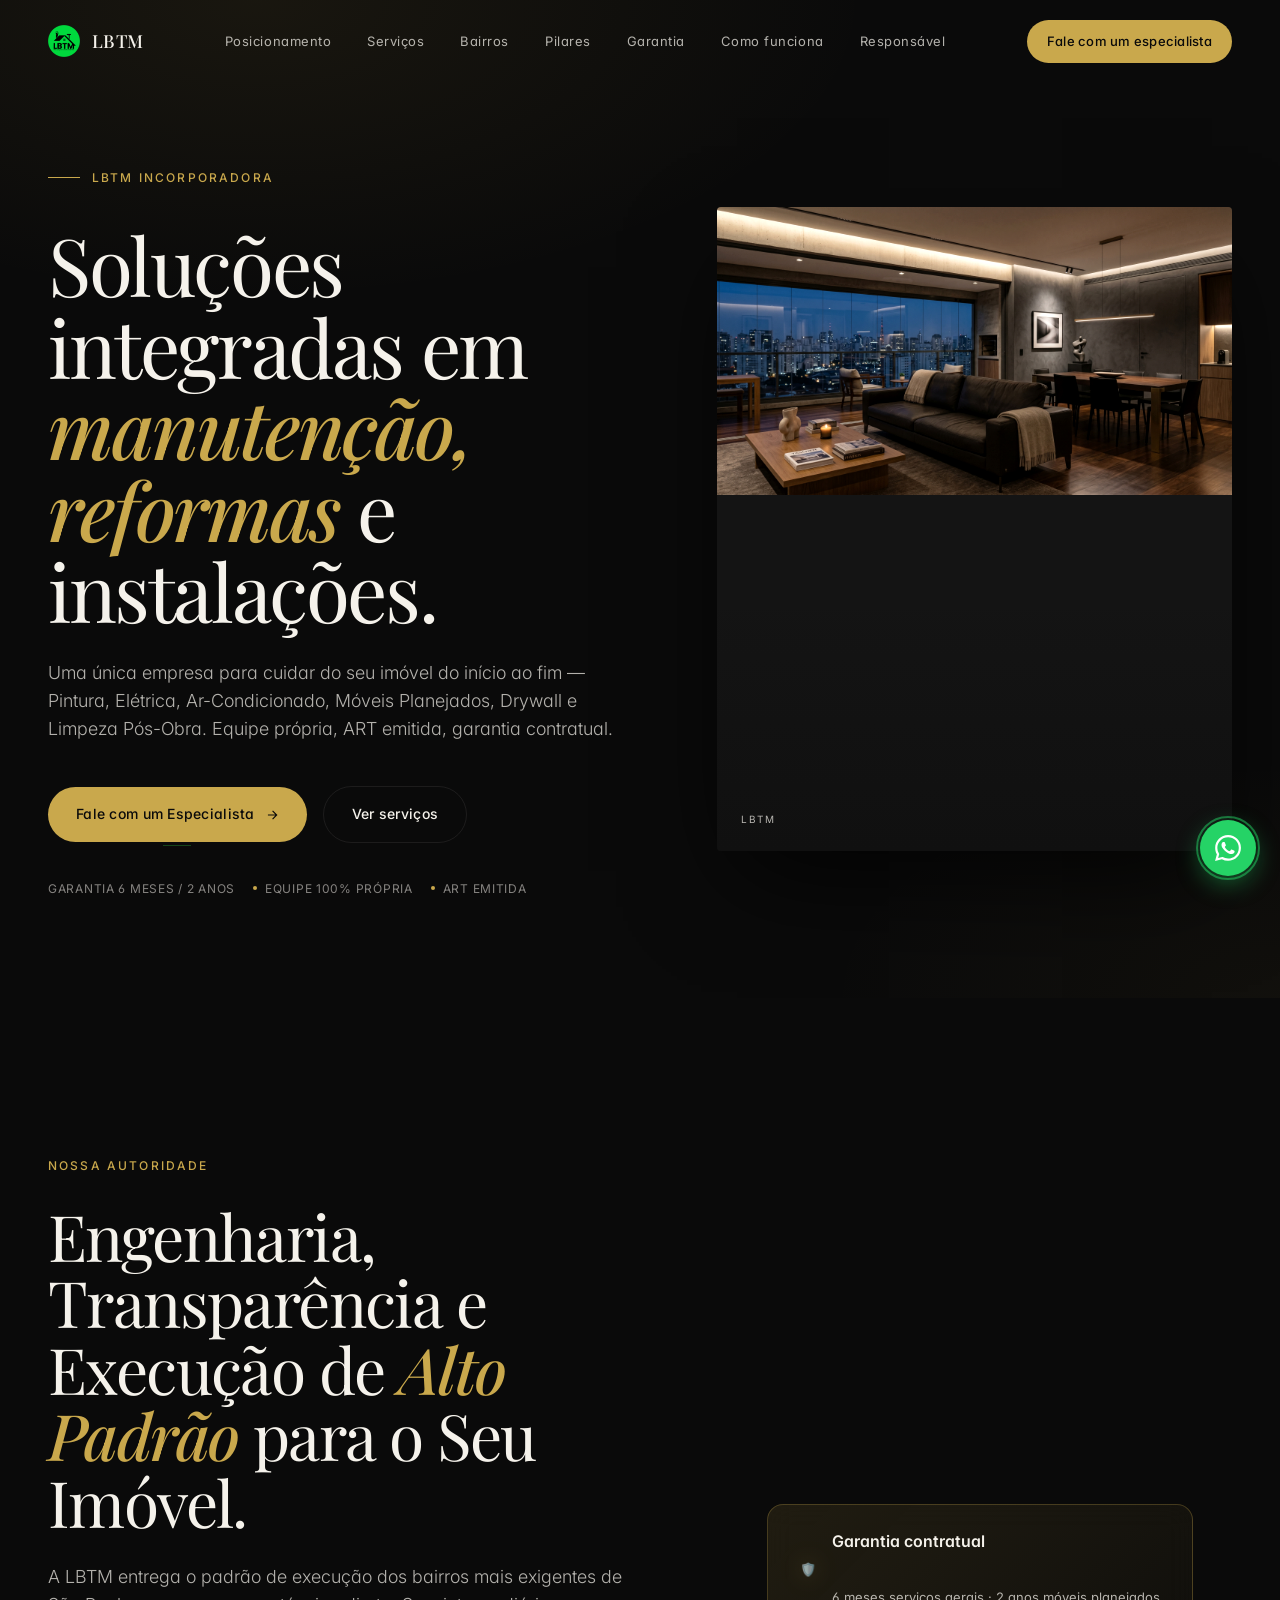
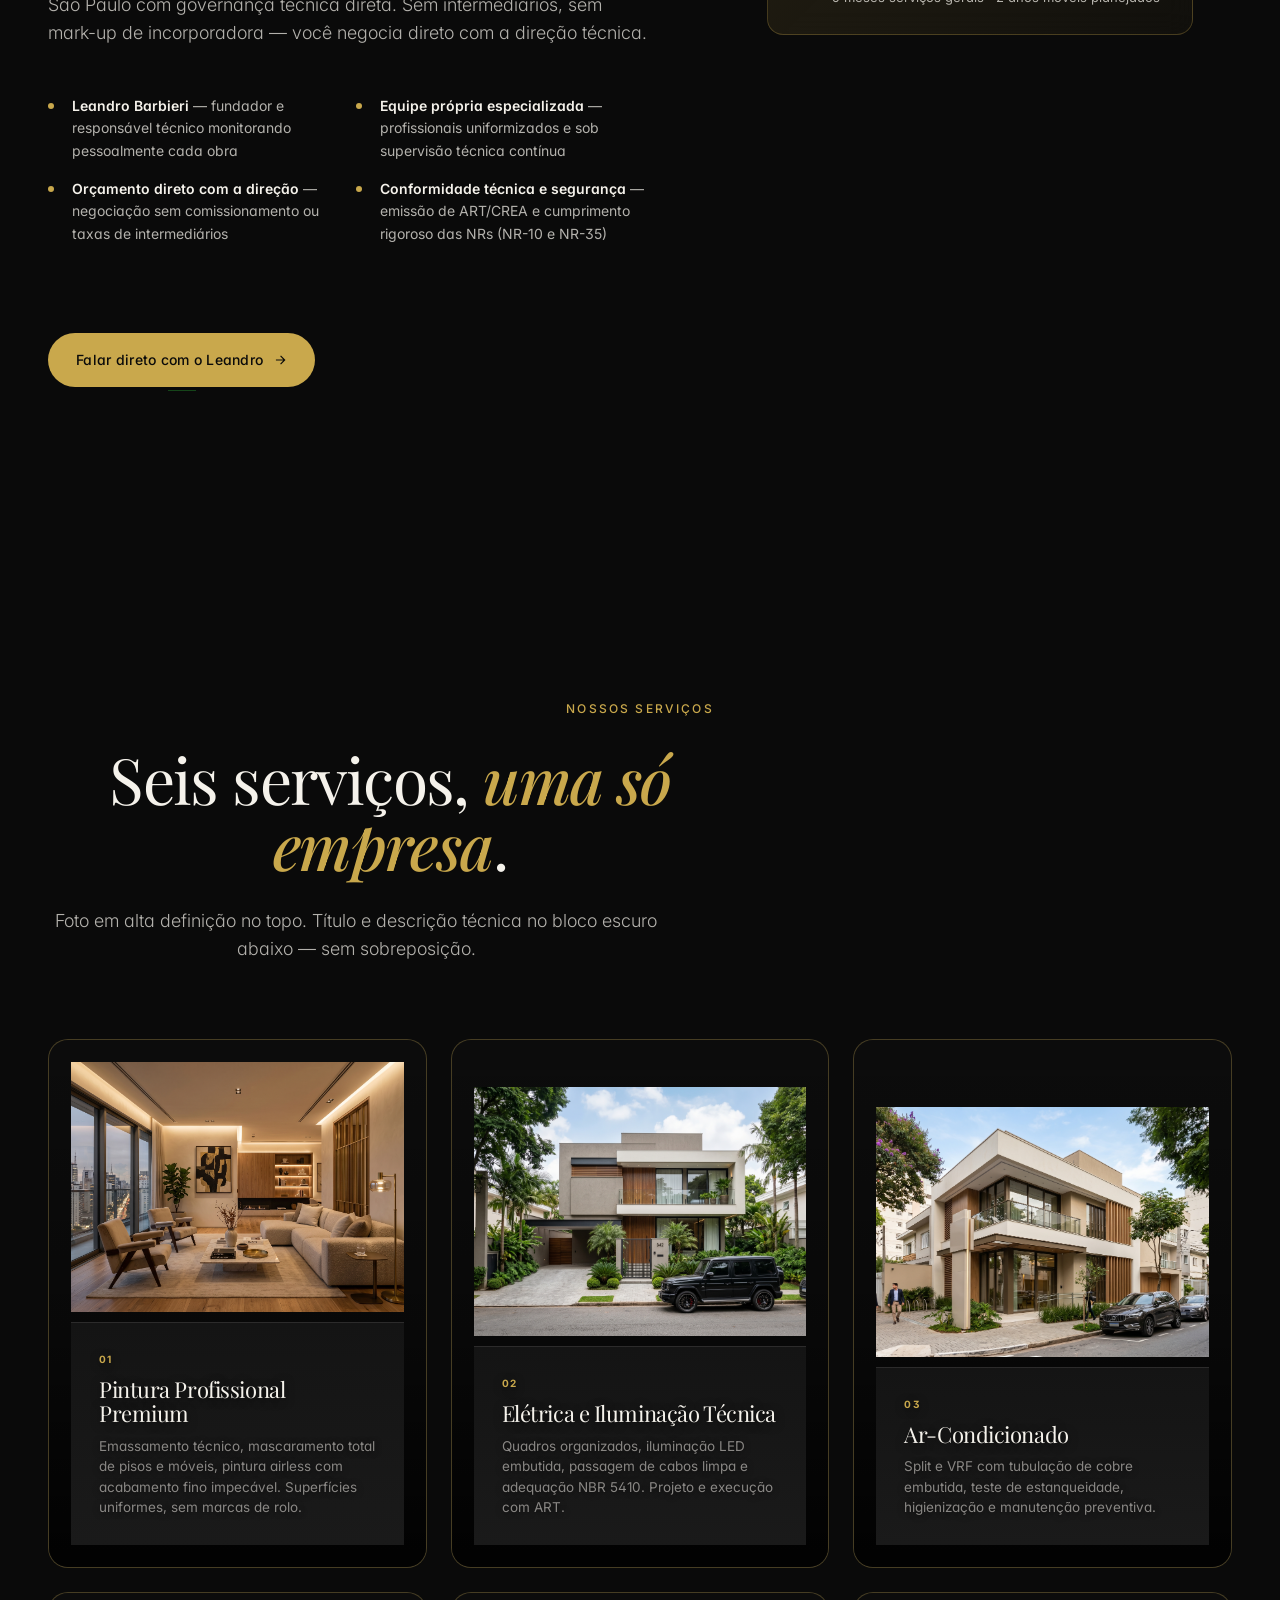
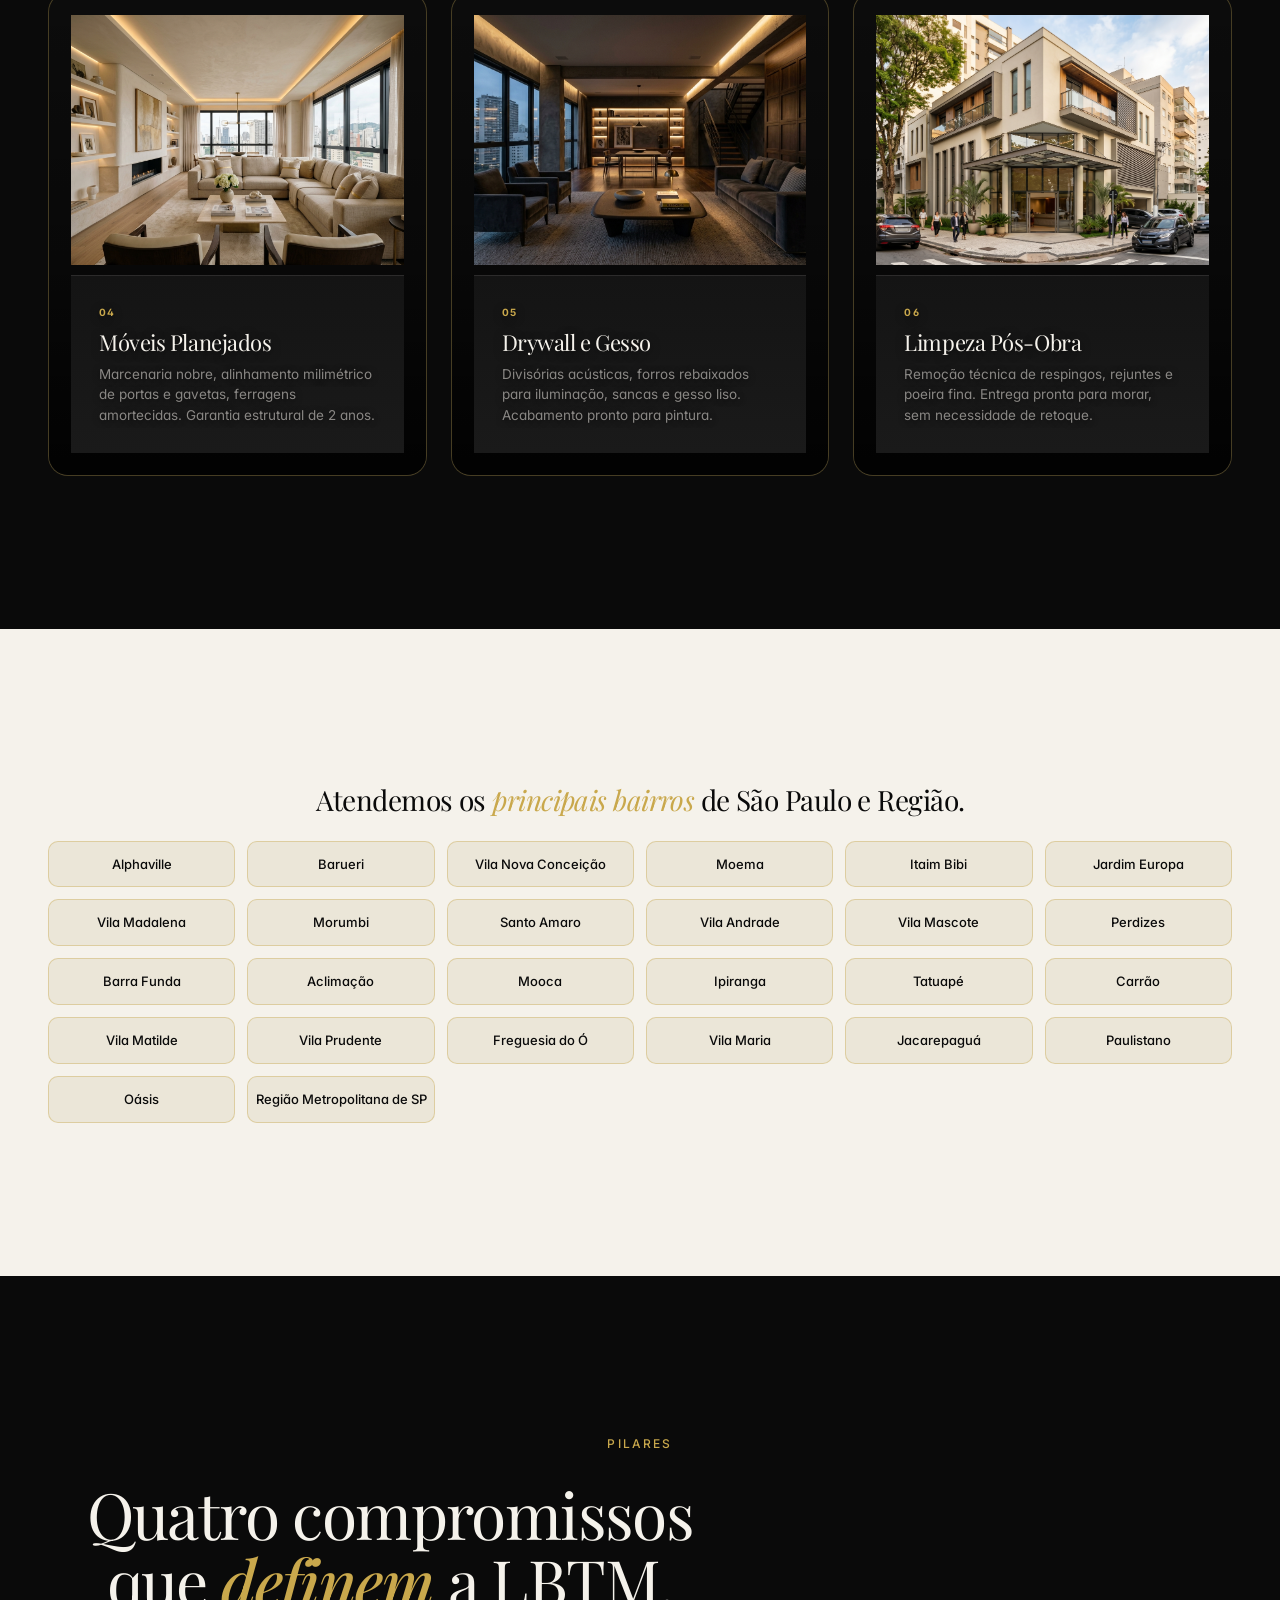
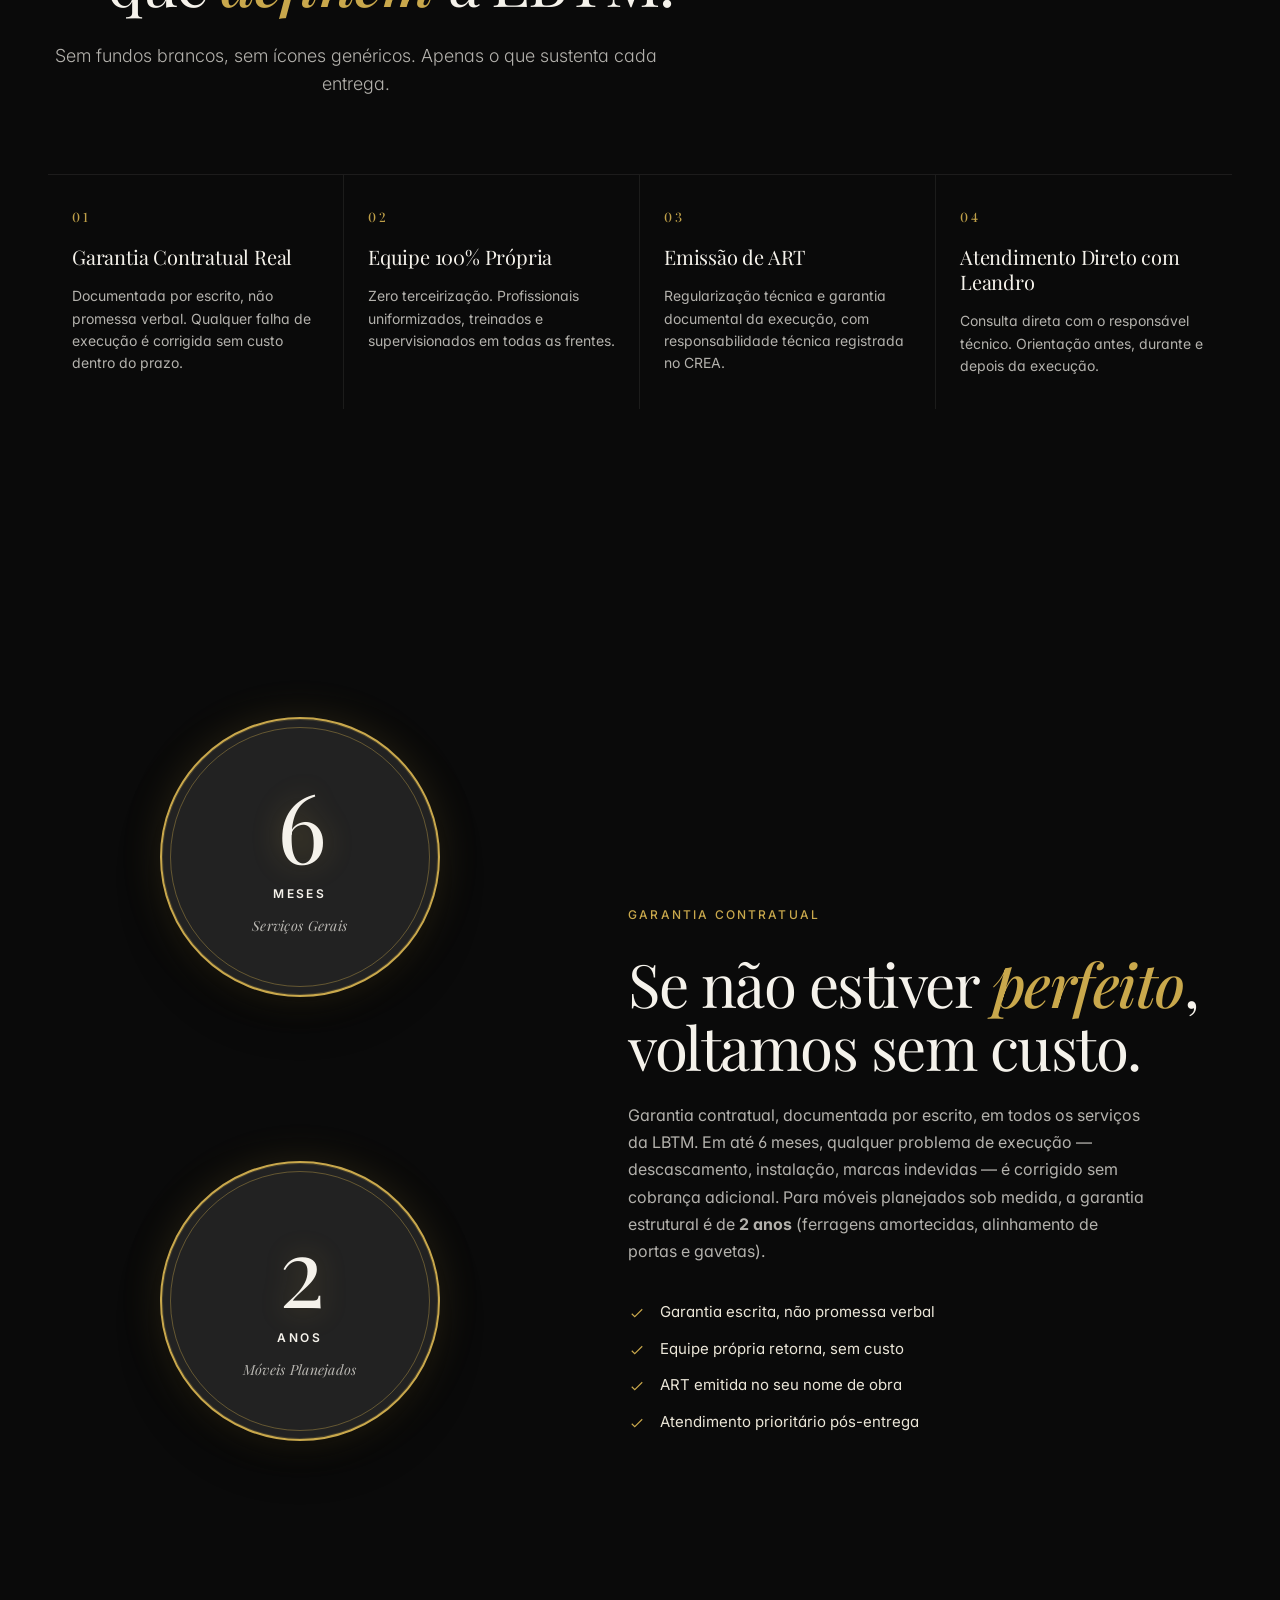
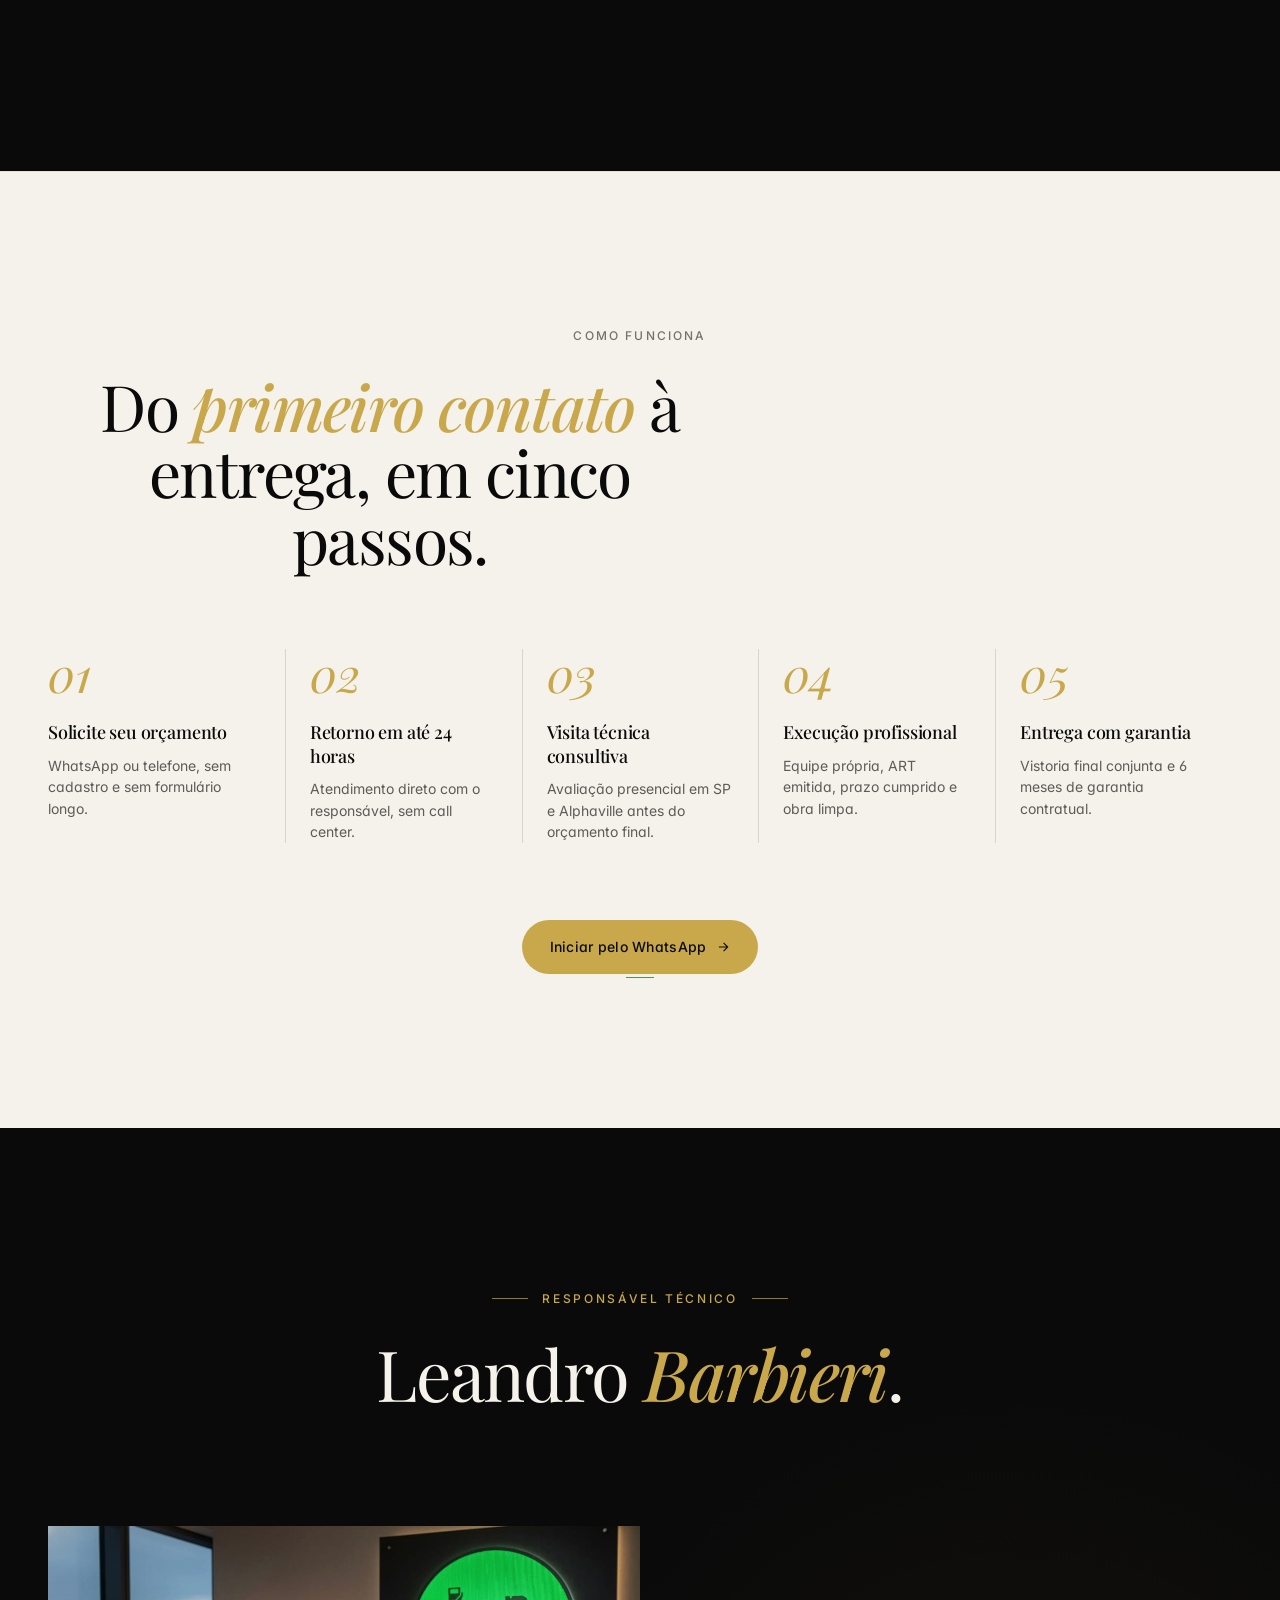
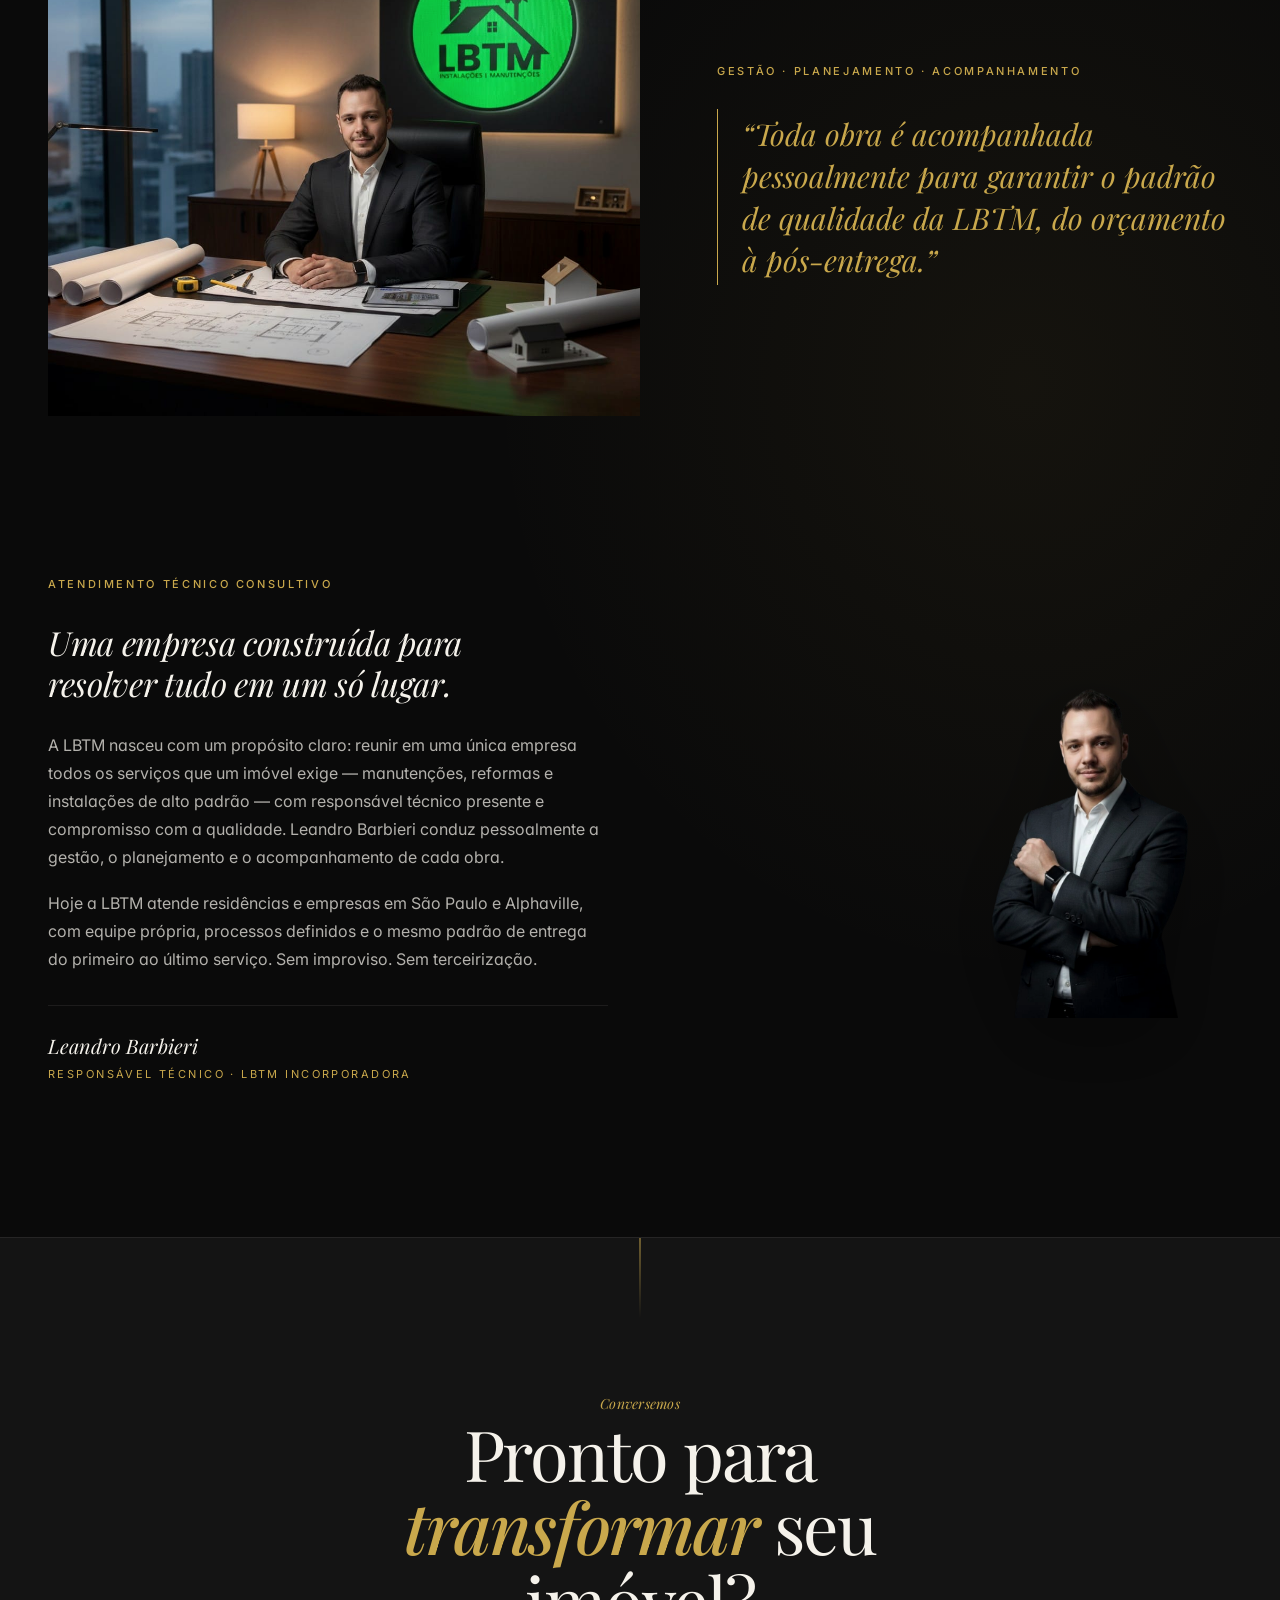
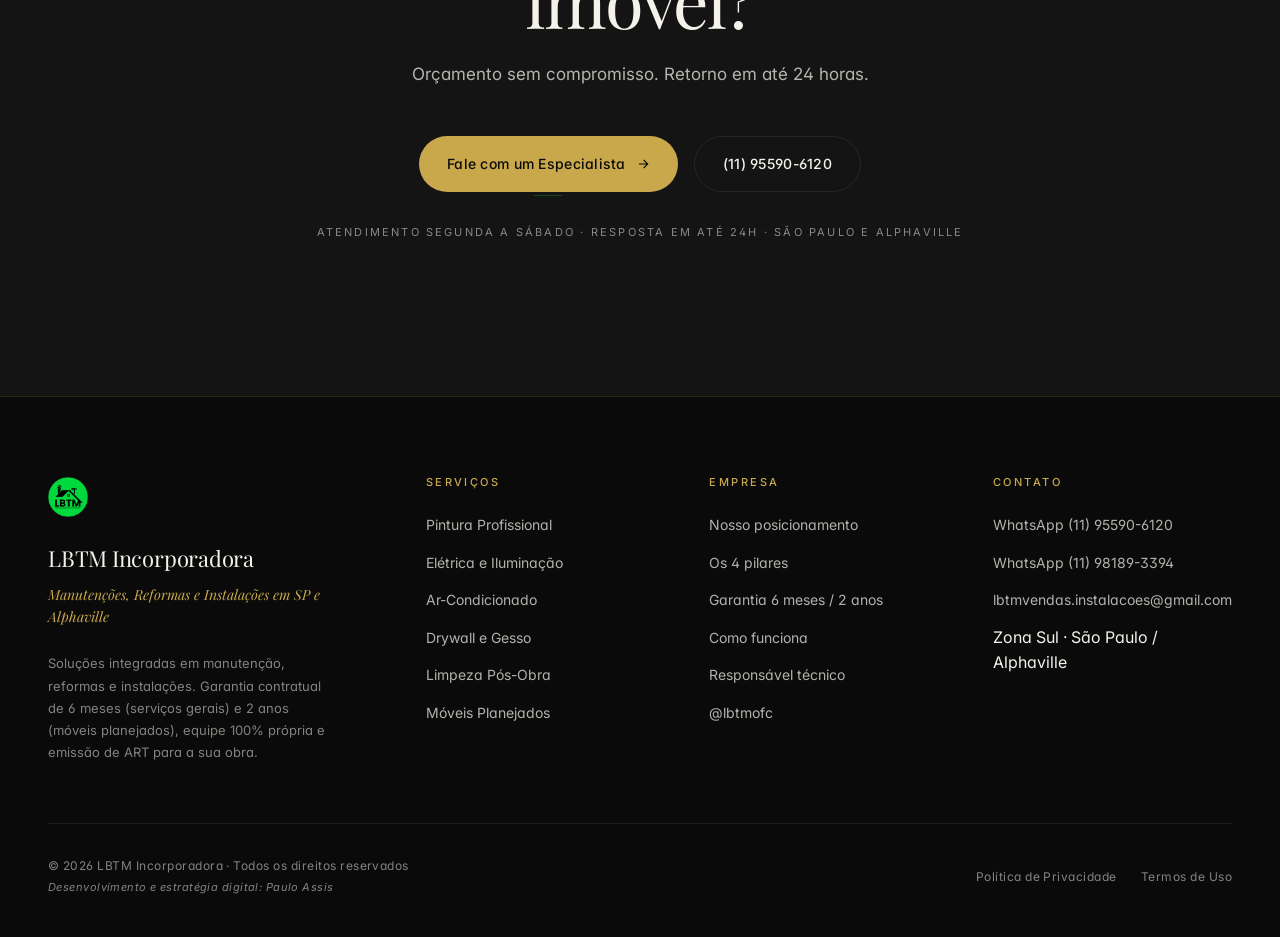
==== commit ba54c5fd: "fix: cirúrgico - selos garantia estáticos, cards serviços unificados verticais, copy posicionamento " ====
--- a/hub_matriz_lbtm/index.html
+++ b/hub_matriz_lbtm/index.html
@@ -295,7 +295,7 @@
       </a>
       <nav class="nav__menu" aria-label="Navegação principal">
         <a href="#posicionamento">Posicionamento</a>
-        <a href="#servicos">Especialidades</a>
+        <a href="#servicos">Serviços</a>
         <a href="#bairros">Bairros</a>
         <a href="#pilares">Pilares</a>
         <a href="#garantia">Garantia</a>
@@ -317,14 +317,14 @@
           <div class="hero__content">
             <span class="hero__eyebrow">LBTM Incorporadora</span>
             <h1 class="hero__title">Soluções integradas em <em>manutenção, reformas</em> e instalações.</h1>
-            <p class="hero__subtitle">Uma única empresa para cuidar do seu imóvel do início ao fim — pintura, elétrica, climatização, drywall e muito mais. Equipe própria, ART emitida, garantia contratual.</p>
-<div class="hero__ctas">
-            <a href="https://wa.me/5511955906120?text=Ol%C3%A1!%20Quero%20um%20or%C3%A7amento%20com%20a%20LBTM%20Incorporadora." class="btn btn--gold">
-              Fale com um Especialista
-              <svg class="btn__arrow" viewBox="0 0 24 24" fill="none" stroke="currentColor" stroke-width="2"><path d="M5 12h14M13 5l7 7-7 7"/></svg>
-            </a>
-            <a href="#servicos" class="btn btn--ghost">Ver especialidades</a>
-          </div>
+            <p class="hero__subtitle">Uma única empresa para cuidar do seu imóvel do início ao fim — Pintura, Elétrica, Ar-Condicionado, Móveis Planejados, Drywall e Limpeza Pós-Obra. Equipe própria, ART emitida, garantia contratual.</p>
+            <div class="hero__ctas">
+              <a href="https://wa.me/5511955906120?text=Ol%C3%A1!%20Quero%20um%20or%C3%A7amento%20com%20a%20LBTM%20Incorporadora." class="btn btn--gold">
+                Fale com um Especialista
+                <svg class="btn__arrow" viewBox="0 0 24 24" fill="none" stroke="currentColor" stroke-width="2"><path d="M5 12h14M13 5l7 7-7 7"/></svg>
+              </a>
+              <a href="#servicos" class="btn btn--ghost">Ver serviços</a>
+            </div>
             <div class="hero__trust">
               <span>Garantia 6 meses / 2 anos</span>
               <span>Equipe 100% própria</span>
@@ -337,34 +337,33 @@
               <img src="assets/landing-pintura/hero/hero-principal%20(2).jpeg" alt="Living executado pela LBTM Incorporadora" loading="eager" width="800" height="1000">
             </picture>
             <div class="hero__visual-meta">
-              <em>São Paulo · Alphaville</em>
               <span>LBTM</span>
             </div>
           </div>
         </div>
-</section>
+      </section>
 
     <!-- ============================================
-         2. POSICIONAMENTO — CLASSE MÉDIA + BAIRROS NOBRES
+         2. POSICIONAMENTO — ENGENHARIA E AUTORIDADE TÉCNICA
          ============================================ -->
       <section class="positioning" id="posicionamento">
         <div class="container positioning__inner">
           <div class="positioning__content reveal">
-            <span class="eyebrow">Nosso posicionamento</span>
-            <h2 class="section-title">Qualidade de <em>bairros nobres</em> acessível à classe média.</h2>
-            <p class="section-lead">A LBTM leva o padrão de execução de Alphaville, Jardim Europa e Moema para residências em toda São Paulo. Sem intermediários, sem mark-up de incorporadora — você negocia direto com quem executa.</p>
+            <span class="eyebrow">Nossa autoridade</span>
+            <h2 class="section-title">Engenharia, Transparência e Execução de <em>Alto Padrão</em> para o Seu Imóvel.</h2>
+            <p class="section-lead">A LBTM entrega o padrão de execução dos bairros mais exigentes de São Paulo com governança técnica direta. Sem intermediários, sem mark-up de incorporadora — você negocia direto com a direção técnica.</p>
             <ul class="positioning__highlights">
               <li>
-                <strong>Leandro Barbieri</strong> — responsável técnico em cada obra
+                <strong>Leandro Barbieri</strong> — fundador e responsável técnico monitorando pessoalmente cada obra
               </li>
               <li>
-                <strong>Zero terceirização</strong> — equipe própria uniformizada e supervisionada
+                <strong>Equipe própria especializada</strong> — profissionais uniformizados e sob supervisão técnica contínua
               </li>
               <li>
-                <strong>Orçamento direto</strong> — sem comissionamento de vendas, sem surpresas
+                <strong>Orçamento direto com a direção</strong> — negociação sem comissionamento ou taxas de intermediários
               </li>
               <li>
-                <strong>ART emitida</strong> — responsabilidade técnica registrada no CREA
+                <strong>Conformidade técnica e segurança</strong> — emissão de ART/CREA e cumprimento rigoroso das NRs (NR-10 e NR-35)
               </li>
             </ul>
             <a href="https://wa.me/5511955906120?text=Ol%C3%A1!%20Quero%20falar%20direto%20com%20o%20Leandro%20sobre%20minha%20obra." class="btn btn--gold mt-40">
@@ -385,66 +384,64 @@
       </section>
 
     <!-- ============================================
-         3. ESPECIALIDADES — 6 SERVIÇOS (FOTOS + DESCRIÇÕES)
-         ============================================ -->
-      <section class="specialties" id="servicos">
+         3. NOSSOS SERVIÇOS — 6 CARDS UNIFICADOS (FOTO + BLOCO ESCURO)
+         ============================================ -->
+      <section class="services" id="servicos">
         <div class="container">
-          <div class="specialties__head reveal">
-            <span class="eyebrow">Especialidades</span>
-            <h2 class="section-title">Seis especialidades, <em>uma só empresa</em>.</h2>
-            <p class="section-lead">Fotos reais dos nossos trabalhos. Descrições técnicas no bloco abaixo — sem texto sobrepondo a imagem.</p>
-          </div>
-          <div class="specialties__gallery">
-            <a class="specialty-card reveal" href="pintura/" style="background-image:url('assets/images/card-pintura.jpg');" aria-label="Pintura Profissional Premium">
-              <span class="specialty-card__num">01</span>
-              <h3 class="specialty-card__title">Pintura Profissional Premium</h3>
+          <div class="services__head reveal">
+            <span class="eyebrow">Nossos Serviços</span>
+            <h2 class="section-title">Seis serviços, <em>uma só empresa</em>.</h2>
+            <p class="section-lead">Foto em alta definição no topo. Título e descrição técnica no bloco escuro abaixo — sem sobreposição.</p>
+          </div>
+          <div class="services__grid">
+            <a class="service-card reveal" href="pintura/" aria-label="Pintura Profissional Premium">
+              <div class="service-card__image" style="background-image:url('assets/images/card-pintura.jpg');"></div>
+              <div class="service-card__content">
+                <span class="service-card__num">01</span>
+                <h3 class="service-card__title">Pintura Profissional Premium</h3>
+                <p class="service-card__text">Emassamento técnico, mascaramento total de pisos e móveis, pintura airless com acabamento fino impecável. Superfícies uniformes, sem marcas de rolo.</p>
+              </div>
             </a>
-            <a class="specialty-card reveal" href="eletrica/" style="background-image:url('assets/images/card-eletrica.webp');" aria-label="Elétrica e Iluminação Técnica">
-              <span class="specialty-card__num">02</span>
-              <h3 class="specialty-card__title">Elétrica e Iluminação Técnica</h3>
+            <a class="service-card reveal" href="eletrica/" aria-label="Elétrica e Iluminação Técnica">
+              <div class="service-card__image" style="background-image:url('assets/images/card-eletrica.webp');"></div>
+              <div class="service-card__content">
+                <span class="service-card__num">02</span>
+                <h3 class="service-card__title">Elétrica e Iluminação Técnica</h3>
+                <p class="service-card__text">Quadros organizados, iluminação LED embutida, passagem de cabos limpa e adequação NBR 5410. Projeto e execução com ART.</p>
+              </div>
             </a>
-            <a class="specialty-card reveal" href="ar-condicionado/" style="background-image:url('assets/images/card-ar.webp');" aria-label="Ar-Condicionado e Climatização">
-              <span class="specialty-card__num">03</span>
-              <h3 class="specialty-card__title">Ar-Condicionado e Climatização</h3>
+            <a class="service-card reveal" href="ar-condicionado/" aria-label="Ar-Condicionado">
+              <div class="service-card__image" style="background-image:url('assets/images/card-ar.webp');"></div>
+              <div class="service-card__content">
+                <span class="service-card__num">03</span>
+                <h3 class="service-card__title">Ar-Condicionado</h3>
+                <p class="service-card__text">Split e VRF com tubulação de cobre embutida, teste de estanqueidade, higienização e manutenção preventiva.</p>
+              </div>
             </a>
-            <a class="specialty-card reveal" href="moveis-planejados/" style="background-image:url('assets/images/card-moveis.jpg');" aria-label="Móveis Planejados Sob Medida">
-              <span class="specialty-card__num">04</span>
-              <h3 class="specialty-card__title">Móveis Planejados Sob Medida</h3>
+            <a class="service-card reveal" href="moveis-planejados/" aria-label="Móveis Planejados Sob Medida">
+              <div class="service-card__image" style="background-image:url('assets/images/card-moveis.jpg');"></div>
+              <div class="service-card__content">
+                <span class="service-card__num">04</span>
+                <h3 class="service-card__title">Móveis Planejados</h3>
+                <p class="service-card__text">Marcenaria nobre, alinhamento milimétrico de portas e gavetas, ferragens amortecidas. Garantia estrutural de 2 anos.</p>
+              </div>
             </a>
-            <a class="specialty-card reveal" href="drywall-gesso/" style="background-image:url('assets/images/card-drywall.jpg');" aria-label="Drywall, Forros e Gesso">
-              <span class="specialty-card__num">05</span>
-              <h3 class="specialty-card__title">Drywall, Forros e Gesso</h3>
+            <a class="service-card reveal" href="drywall-gesso/" aria-label="Drywall, Forros e Gesso">
+              <div class="service-card__image" style="background-image:url('assets/images/card-drywall.jpg');"></div>
+              <div class="service-card__content">
+                <span class="service-card__num">05</span>
+                <h3 class="service-card__title">Drywall e Gesso</h3>
+                <p class="service-card__text">Divisórias acústicas, forros rebaixados para iluminação, sancas e gesso liso. Acabamento pronto para pintura.</p>
+              </div>
             </a>
-            <a class="specialty-card reveal" href="limpeza-pos-obra/" style="background-image:url('assets/images/card-limpeza.webp');" aria-label="Limpeza Pós-Obra">
-              <span class="specialty-card__num">06</span>
-              <h3 class="specialty-card__title">Limpeza Pós-Obra Completa</h3>
+            <a class="service-card reveal" href="limpeza-pos-obra/" aria-label="Limpeza Pós-Obra">
+              <div class="service-card__image" style="background-image:url('assets/images/card-limpeza.webp');"></div>
+              <div class="service-card__content">
+                <span class="service-card__num">06</span>
+                <h3 class="service-card__title">Limpeza Pós-Obra</h3>
+                <p class="service-card__text">Remoção técnica de respingos, rejuntes e poeira fina. Entrega pronta para morar, sem necessidade de retoque.</p>
+              </div>
             </a>
-          </div>
-          <div class="specialties__details">
-            <div class="specialty-detail reveal">
-              <h4>Pintura Profissional Premium</h4>
-              <p>Emassamento técnico, mascaramento total de pisos e móveis, pintura airless com acabamento fino impecável. Superfícies uniformes, sem marcas de rolo.</p>
-            </div>
-            <div class="specialty-detail reveal">
-              <h4>Elétrica e Iluminação Técnica</h4>
-              <p>Quadros organizados, iluminação LED embutida, passagem de cabos limpa e adequação NBR 5410. Projeto e execução com ART.</p>
-            </div>
-            <div class="specialty-detail reveal">
-              <h4>Ar-Condicionado e Climatização</h4>
-              <p>Split e VRF com tubulação de cobre embutida, teste de estanqueidade, higienização e manutenção preventiva.</p>
-            </div>
-            <div class="specialty-detail reveal">
-              <h4>Móveis Planejados Sob Medida</h4>
-              <p>Marcenaria nobre, alinhamento milimétrico de portas e gavetas, ferragens amortecidas. Garantia estrutural de 2 anos.</p>
-            </div>
-            <div class="specialty-detail reveal">
-              <h4>Drywall, Forros e Gesso</h4>
-              <p>Divisórias acústicas, forros rebaixados para iluminação, sancas e gesso liso. Acabamento pronto para pintura.</p>
-            </div>
-            <div class="specialty-detail reveal">
-              <h4>Limpeza Pós-Obra Completa</h4>
-              <p>Remoção técnica de respingos, rejuntes e poeira fina. Entrega pronta para morar, sem necessidade de retoque.</p>
-            </div>
           </div>
         </div>
       </section>
@@ -530,14 +527,6 @@
         <div class="container guarantee__inner">
           <div class="guarantee__seals-row">
             <div class="guarantee__seal reveal">
-              <svg viewBox="0 0 200 200" aria-hidden="true">
-                <defs>
-                  <path id="circlePath1" d="M 100,100 m -82,0 a 82,82 0 1,1 164,0 a 82,82 0 1,1 -164,0"/>
-                </defs>
-                <text fill="#C9A84C" font-family="Inter, sans-serif" font-size="9" letter-spacing="3" font-weight="500">
-                  <textPath href="#circlePath1">LBTM · GARANTIA 6 MESES · LBTM · GARANTIA 6 MESES ·</textPath>
-                </text>
-              </svg>
               <div class="guarantee__seal-circle">
                 <span class="guarantee__seal-num">6</span>
                 <span class="guarantee__seal-label">Meses</span>
@@ -545,14 +534,6 @@
               </div>
             </div>
             <div class="guarantee__seal reveal">
-              <svg viewBox="0 0 200 200" aria-hidden="true">
-                <defs>
-                  <path id="circlePath2" d="M 100,100 m -82,0 a 82,82 0 1,1 164,0 a 82,82 0 1,1 -164,0"/>
-                </defs>
-                <text fill="#C9A84C" font-family="Inter, sans-serif" font-size="9" letter-spacing="3" font-weight="500">
-                  <textPath href="#circlePath2">LBTM · GARANTIA 2 ANOS · LBTM · GARANTIA 2 ANOS ·</textPath>
-                </text>
-              </svg>
               <div class="guarantee__seal-circle">
                 <span class="guarantee__seal-num">2</span>
                 <span class="guarantee__seal-label">Anos</span>
--- a/hub_matriz_lbtm/css/style.css
+++ b/hub_matriz_lbtm/css/style.css
@@ -1911,7 +1911,7 @@
 }
 
 /* =============================================================
-   GUARANTEE SEALS ROW
+   GUARANTEE SEALS ROW — STATIC METALLIC BORDERS
    ============================================================= */
 .guarantee__seals-row {
   display: flex;
@@ -1929,57 +1929,55 @@
   max-width: 280px;
   aspect-ratio: 1;
   margin: 0 auto;
-  border: 1px solid var(--gold);
+  border: 2px solid var(--gold);
   border-radius: 50%;
   display: flex;
   align-items: center;
   justify-content: center;
   flex-direction: column;
   gap: 12px;
-  background: var(--cream-2);
+  background: var(--surface-2);
+  box-shadow:
+    0 0 0 1px rgba(201, 168, 76, 0.2) inset,
+    0 0 40px rgba(201, 168, 76, 0.15),
+    0 20px 40px rgba(0, 0, 0, 0.4);
 }
 .guarantee__seal-circle::before {
   content: "";
   position: absolute;
-  inset: 14px;
-  border: 1px solid rgba(201, 168, 76, 0.4);
+  inset: 8px;
+  border: 1px solid rgba(201, 168, 76, 0.3);
   border-radius: 50%;
   pointer-events: none;
 }
 .guarantee__seal-num {
   font-family: var(--serif);
-  font-size: clamp(56px, 7vw, 88px);
+  font-size: clamp(64px, 8vw, 96px);
   font-weight: 400;
   line-height: 1;
-  color: var(--noir);
+  color: var(--gold);
   letter-spacing: -0.04em;
+  text-shadow: 0 0 30px rgba(201, 168, 76, 0.3);
 }
 .guarantee__seal-label {
   font-family: var(--sans);
-  font-size: 11px;
-  letter-spacing: 0.24em;
+  font-size: 12px;
+  letter-spacing: 0.2em;
   text-transform: uppercase;
-  color: var(--noir);
-  font-weight: 500;
+  color: var(--cream);
+  font-weight: 600;
 }
 .guarantee__seal-sub {
   font-family: var(--serif);
-  font-size: 13px;
-  font-style: italic;
-  color: rgba(10, 10, 10, 0.6);
+  font-size: 14px;
+  font-style: italic;
+  color: var(--cream-3);
   letter-spacing: 0.02em;
-}
-.guarantee__seal svg {
-  position: absolute;
-  inset: -20px;
-  width: calc(100% + 40px);
-  height: calc(100% + 40px);
-  animation: rotate-slow 60s linear infinite;
 }
 @media (max-width: 640px) {
   .guarantee__seals-row { gap: 24px; }
   .guarantee__seal-circle { max-width: 200px; }
-  .guarantee__seal-num { font-size: 48px; }
+  .guarantee__seal-num { font-size: 56px; }
 }
 
 /* =============================================================
@@ -2068,112 +2066,77 @@
 }
 
 /* =============================================================
-   SPECIALTIES — GALLERY + DETAILS
-   ============================================================= */
-.specialties {
+   SERVICES — UNIFIED VERTICAL CARDS (IMAGE TOP + DARK BLOCK)
+   ============================================================= */
+.services {
   padding: var(--section-py) 0;
   background: var(--noir);
 }
-.specialties__head {
+.services__head {
   text-align: center;
   margin-bottom: clamp(48px, 6vw, 80px);
 }
-.specialties__gallery {
+.services__grid {
   display: grid;
   grid-template-columns: repeat(3, 1fr);
-  gap: 20px;
-  margin-bottom: clamp(48px, 6vw, 80px);
-}
-.specialty-card {
-  position: relative;
+  gap: 24px;
+}
+.service-card {
   display: flex;
   flex-direction: column;
-  justify-content: flex-end;
-  gap: 12px;
-  min-height: 240px;
-  padding: 24px;
-  border-radius: 20px;
+  border-radius: 16px;
   overflow: hidden;
+  border: 1px solid var(--hairline-light);
+  background: var(--noir-2);
+  text-decoration: none;
+  transition: transform 0.3s var(--ease), box-shadow 0.3s var(--ease), border-color 0.3s var(--ease);
+}
+.service-card:hover {
+  transform: translateY(-8px);
+  border-color: var(--gold);
+  box-shadow: 0 24px 60px rgba(0, 0, 0, 0.5), 0 0 0 1px rgba(201, 168, 76, 0.2);
+}
+.service-card__image {
+  width: 100%;
+  aspect-ratio: 4 / 3;
   background-size: cover;
   background-position: center;
-  border: 1px solid rgba(201,168,76,0.28);
-  text-decoration: none;
-  isolation: isolate;
-  transition: transform 0.3s var(--ease), box-shadow 0.3s var(--ease), border-color 0.3s var(--ease);
-}
-.specialty-card::before {
-  content: "";
-  position: absolute;
-  inset: 0;
-  z-index: -1;
-  background: linear-gradient(to top, rgba(0,0,0,0.92) 0%, rgba(0,0,0,0.6) 45%, rgba(0,0,0,0.3) 100%);
-}
-.specialty-card::after {
-  content: "";
-  position: absolute;
-  inset: 0;
-  z-index: -1;
-  background: rgba(201,168,76,0.08);
-  opacity: 0;
-  transition: opacity 0.3s var(--ease);
-}
-.specialty-card:hover {
-  transform: translateY(-6px);
-  border-color: rgba(201,168,76,0.6);
-  box-shadow: 0 16px 48px rgba(0,0,0,0.5);
-}
-.specialty-card:hover::after { opacity: 1; }
-.specialty-card__num {
+  background-repeat: no-repeat;
+}
+.service-card__content {
+  padding: clamp(20px, 3vw, 28px);
+  display: flex;
+  flex-direction: column;
+  gap: 10px;
+  background: linear-gradient(180deg, var(--noir-2) 0%, var(--surface) 100%);
+  border-top: 1px solid var(--hairline-light);
+}
+.service-card__num {
   font-family: var(--sans);
   font-size: 10px;
   font-weight: 700;
   letter-spacing: 0.14em;
   color: var(--gold);
   text-transform: uppercase;
-  text-shadow: 0 2px 8px rgba(0,0,0,0.6);
-}
-.specialty-card__title {
-  font-family: var(--serif);
-  font-size: 20px;
-  color: var(--cream);
-  line-height: 1.15;
-  text-shadow: 0 2px 10px rgba(0,0,0,0.6);
-}
-.specialties__details {
-  background: var(--noir-2);
-  border: 1px solid var(--hairline-light);
-  border-radius: 4px;
-  padding: clamp(32px, 4vw, 48px);
-}
-.specialties__details {
-  display: grid;
-  grid-template-columns: repeat(3, 1fr);
-  gap: clamp(24px, 3vw, 40px);
-}
-.specialty-detail {
-  padding: 0;
-}
-.specialty-detail h4 {
-  font-family: var(--serif);
-  font-size: 18px;
-  color: var(--cream);
-  margin-bottom: 12px;
-  font-weight: 500;
-}
-.specialty-detail p {
+}
+.service-card__title {
+  font-family: var(--serif);
+  font-size: clamp(18px, 2vw, 22px);
+  color: var(--cream);
+  line-height: 1.2;
+  font-weight: 400;
+}
+.service-card__text {
   font-size: 14px;
   line-height: 1.6;
   color: var(--cream-3);
   margin: 0;
 }
 @media (max-width: 980px) {
-  .specialties__gallery { grid-template-columns: repeat(2, 1fr); }
-  .specialties__details { grid-template-columns: repeat(2, 1fr); }
+  .services__grid { grid-template-columns: repeat(2, 1fr); }
 }
 @media (max-width: 640px) {
-  .specialties__gallery { grid-template-columns: 1fr; }
-  .specialties__details { grid-template-columns: 1fr; }
-  .specialty-card { min-height: 200px; }
+  .services__grid { grid-template-columns: 1fr; }
 }
 
 /* =============================================================
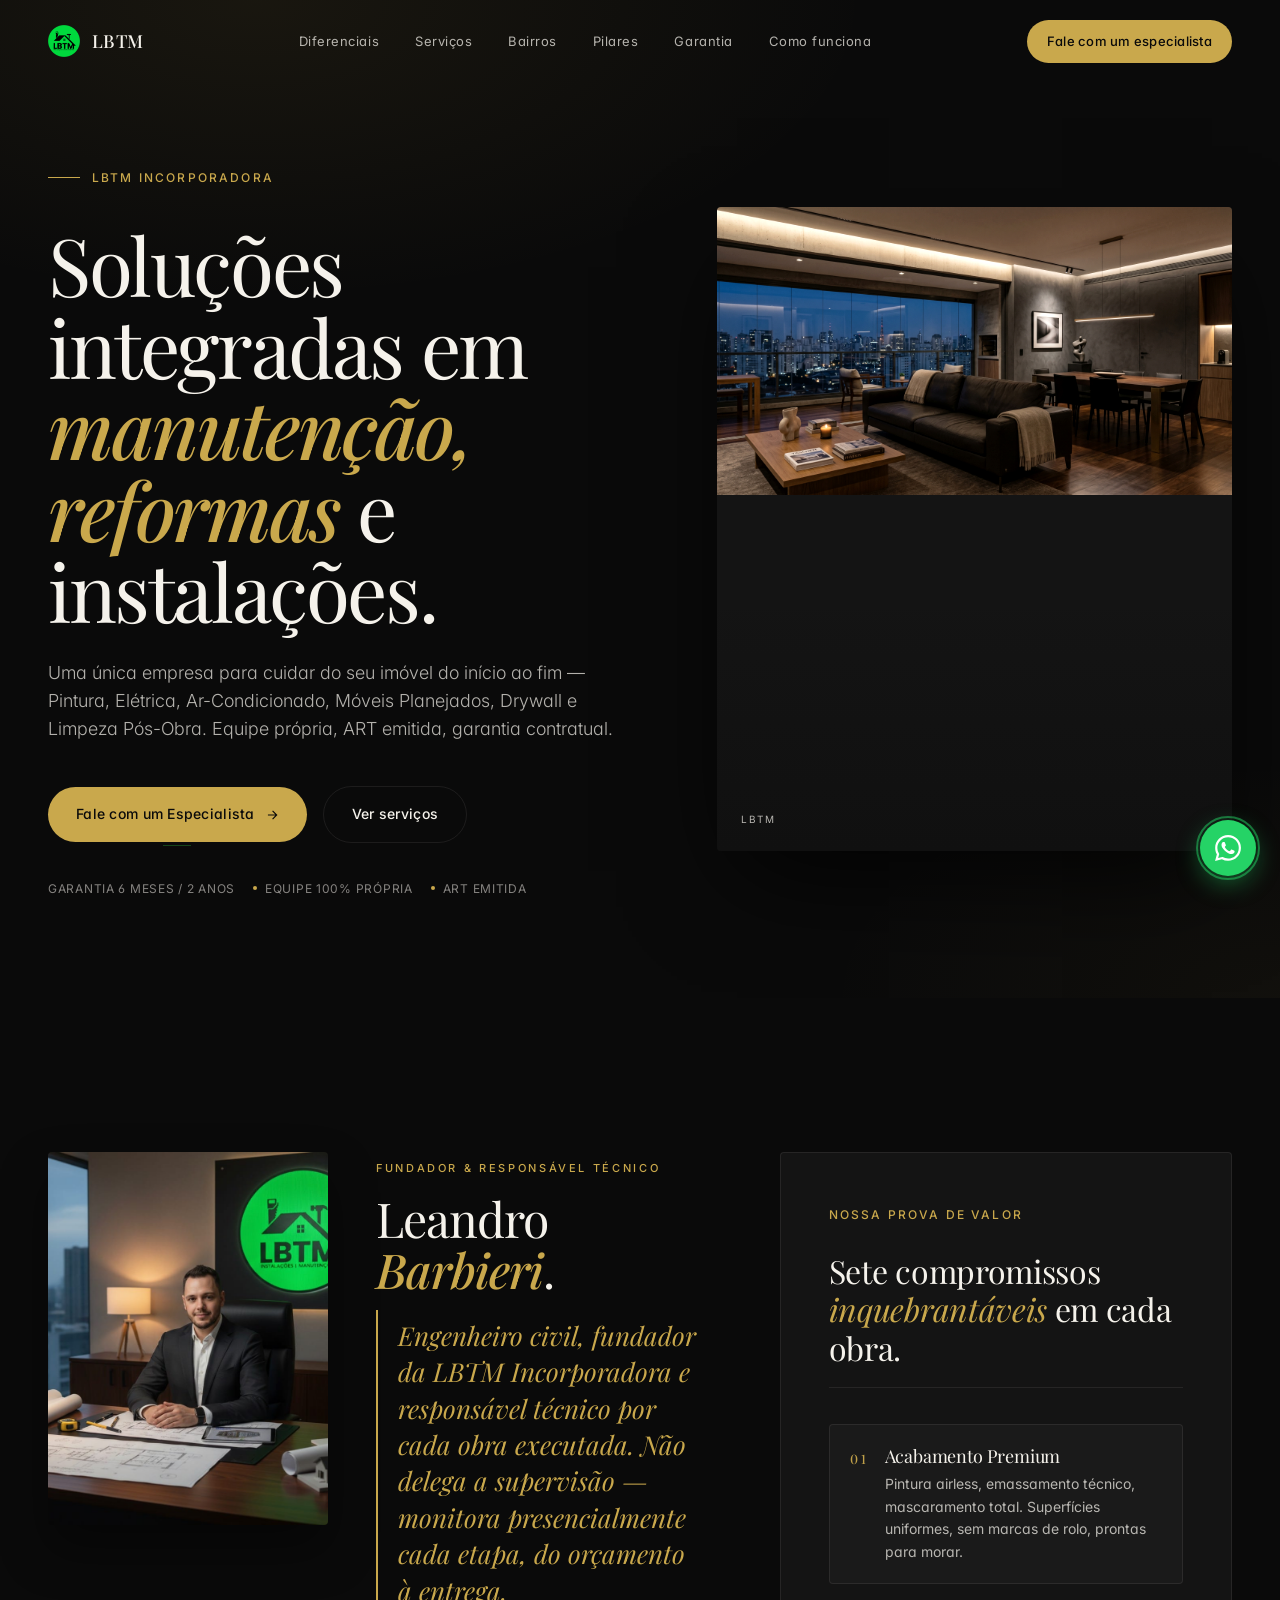
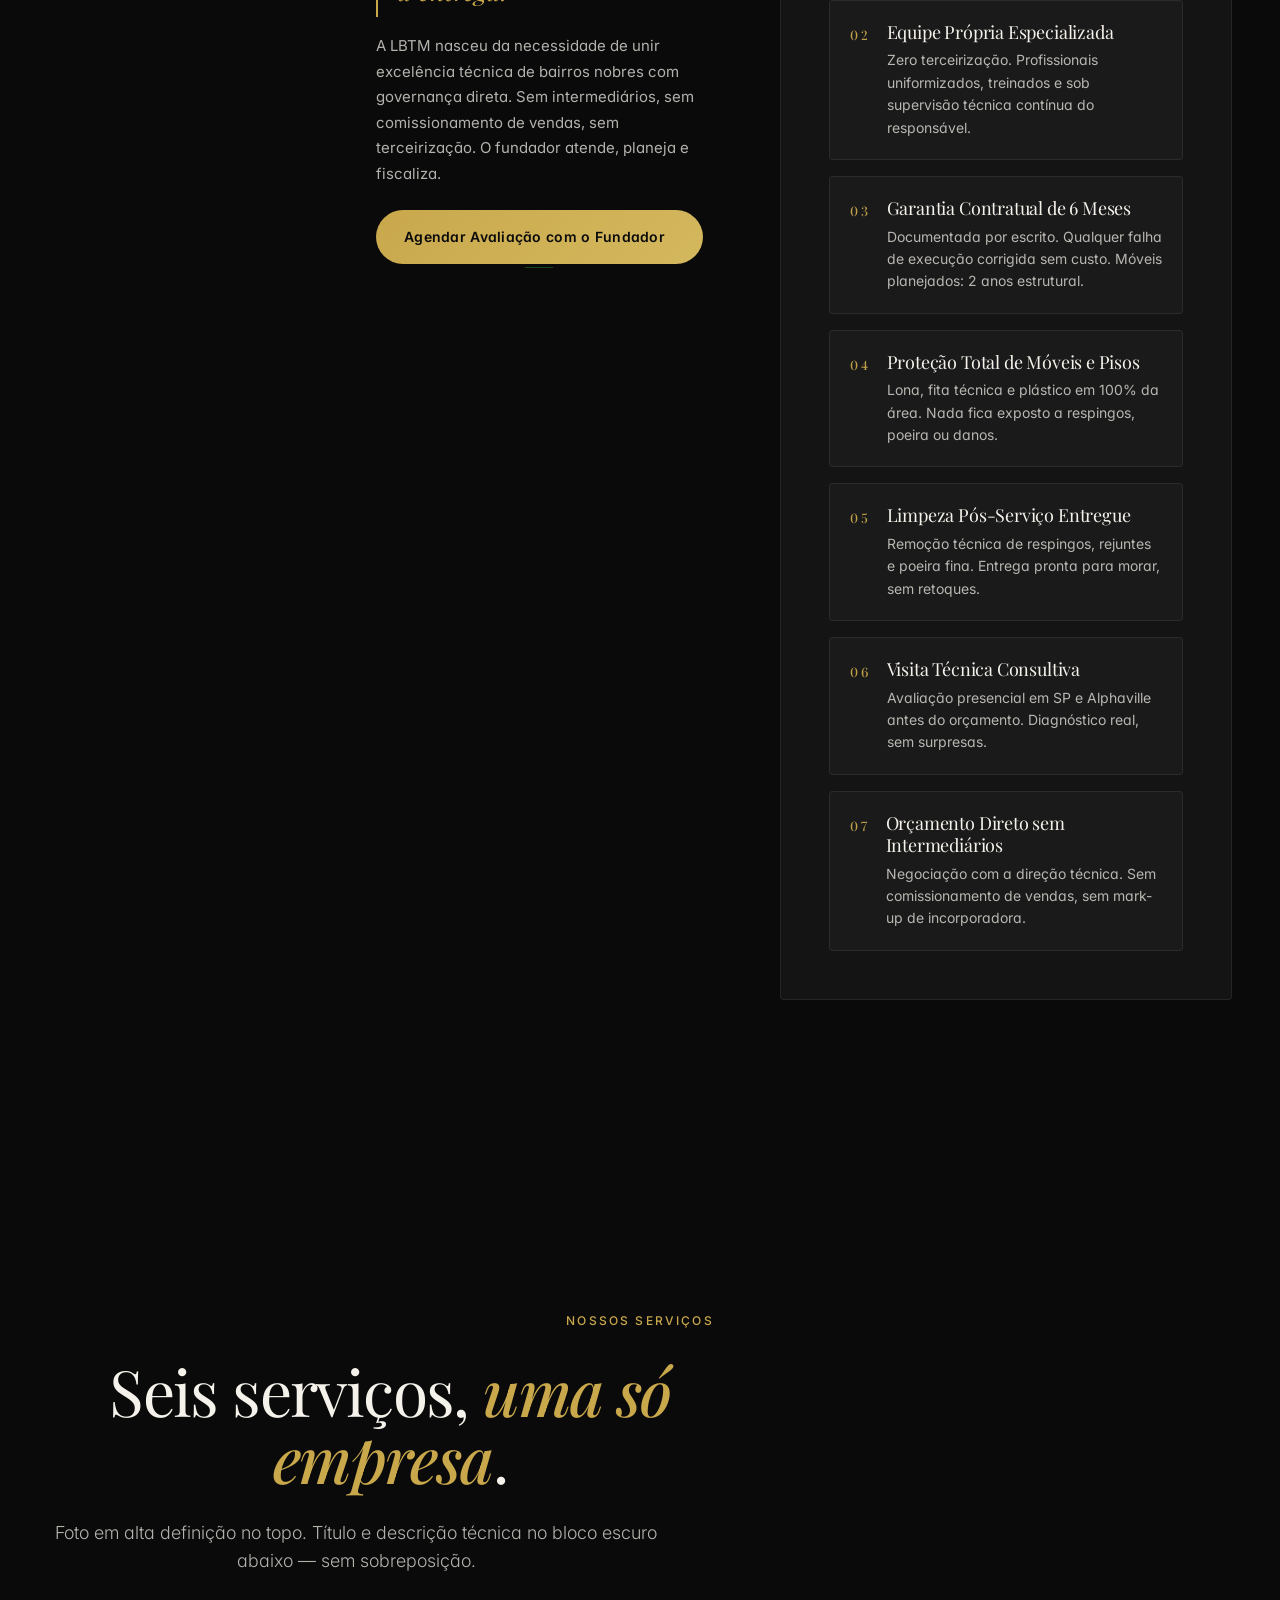
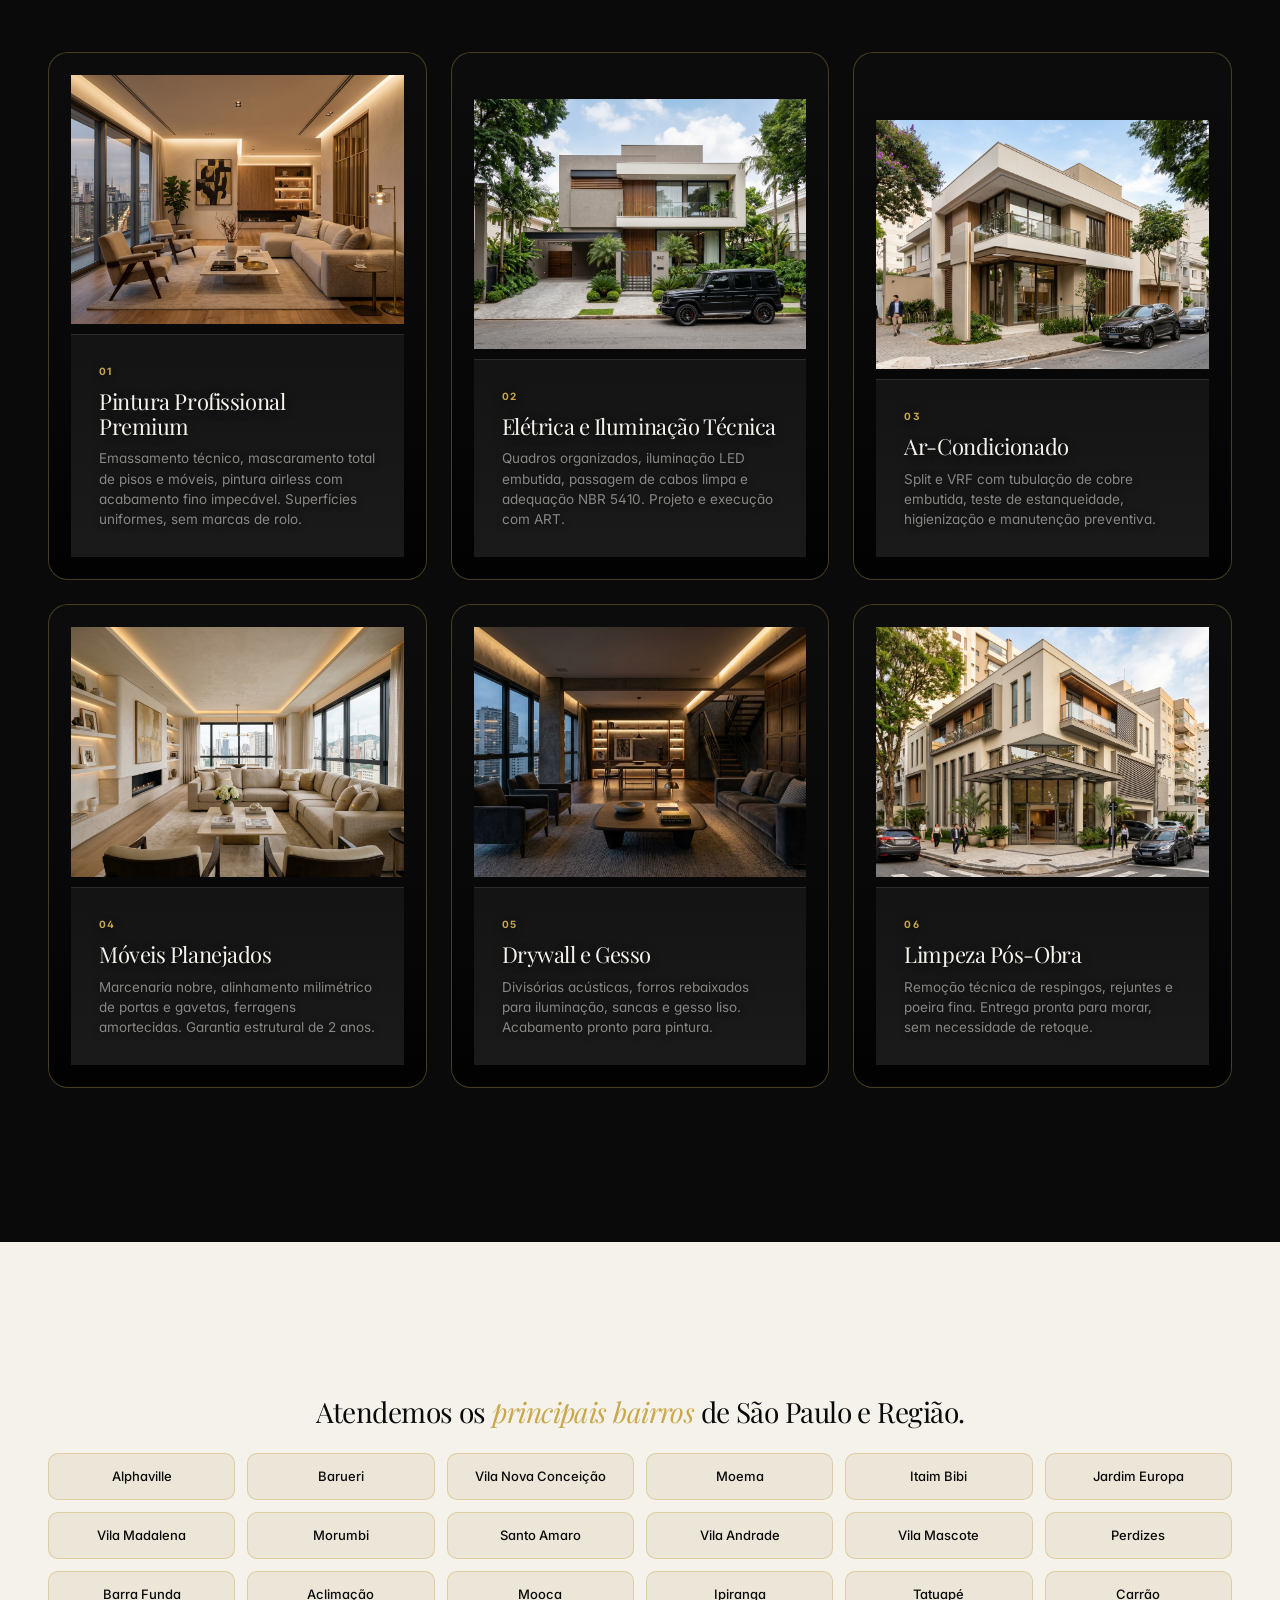
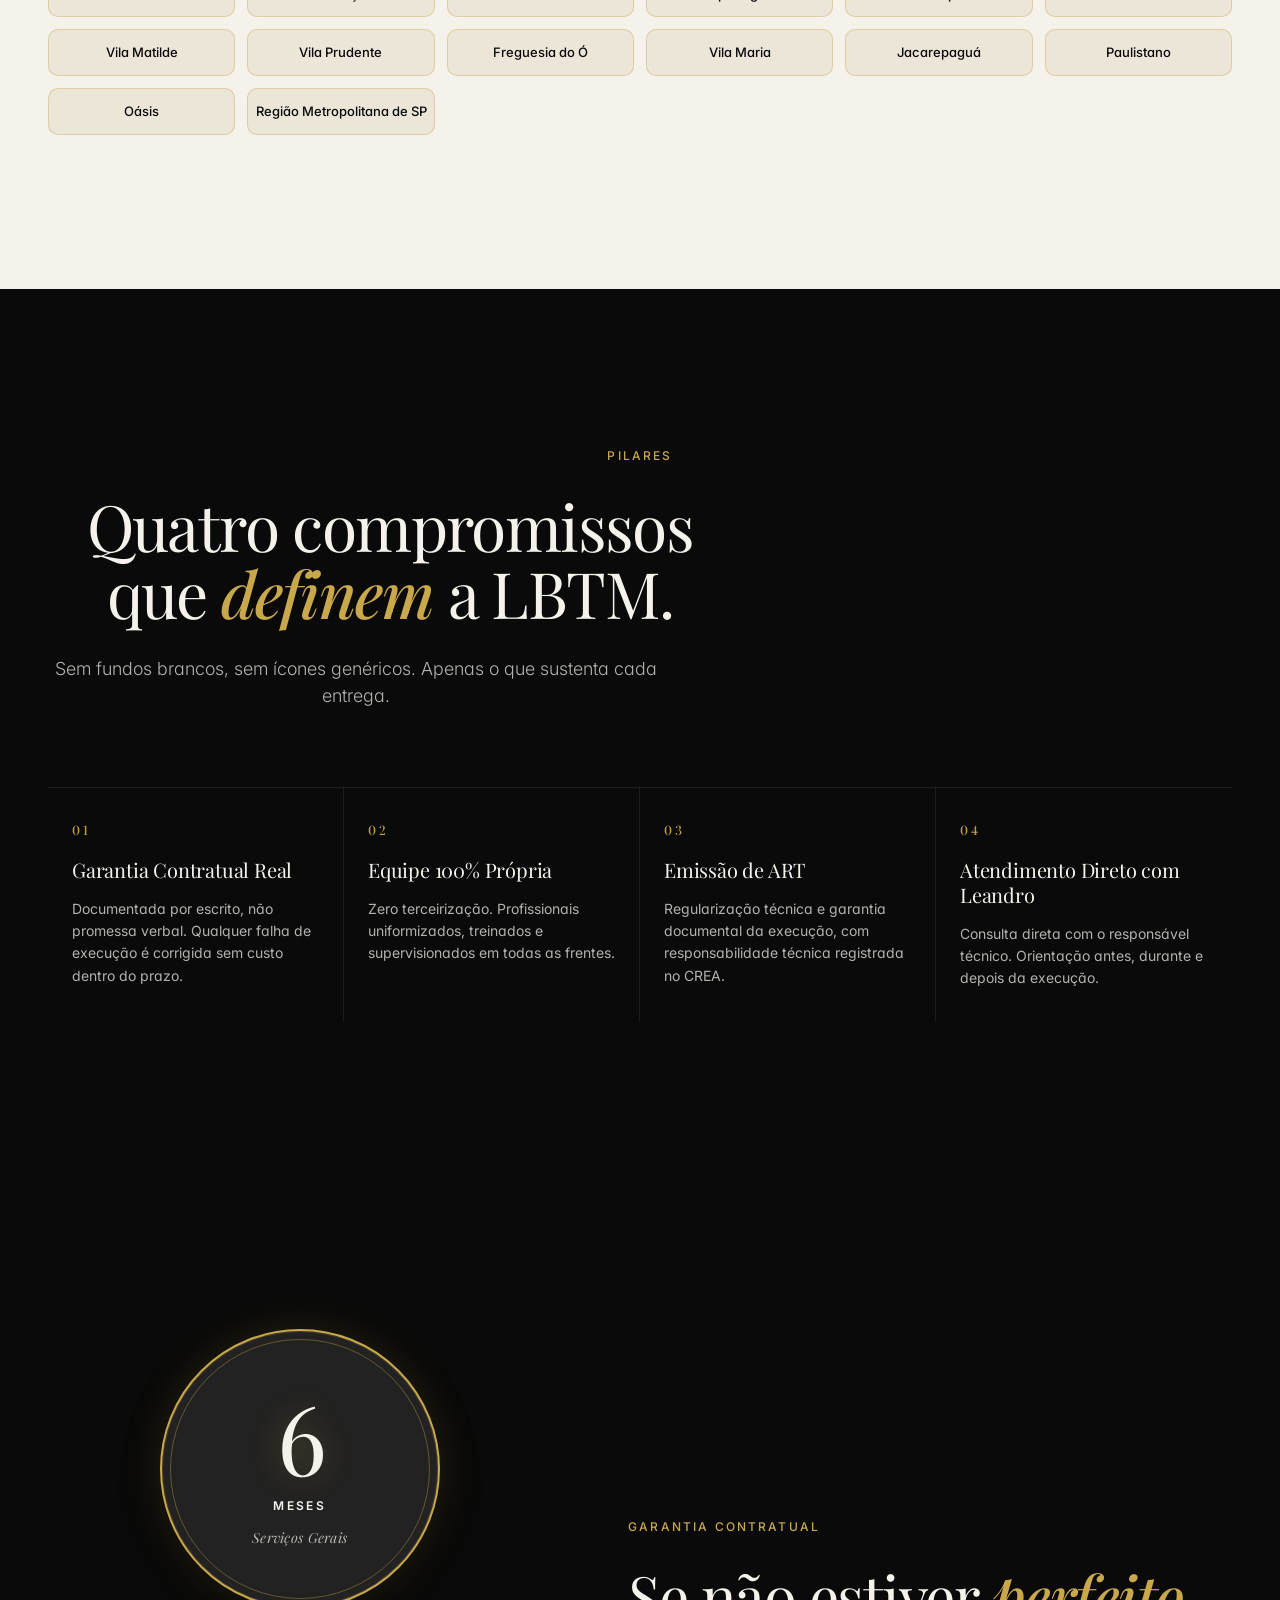
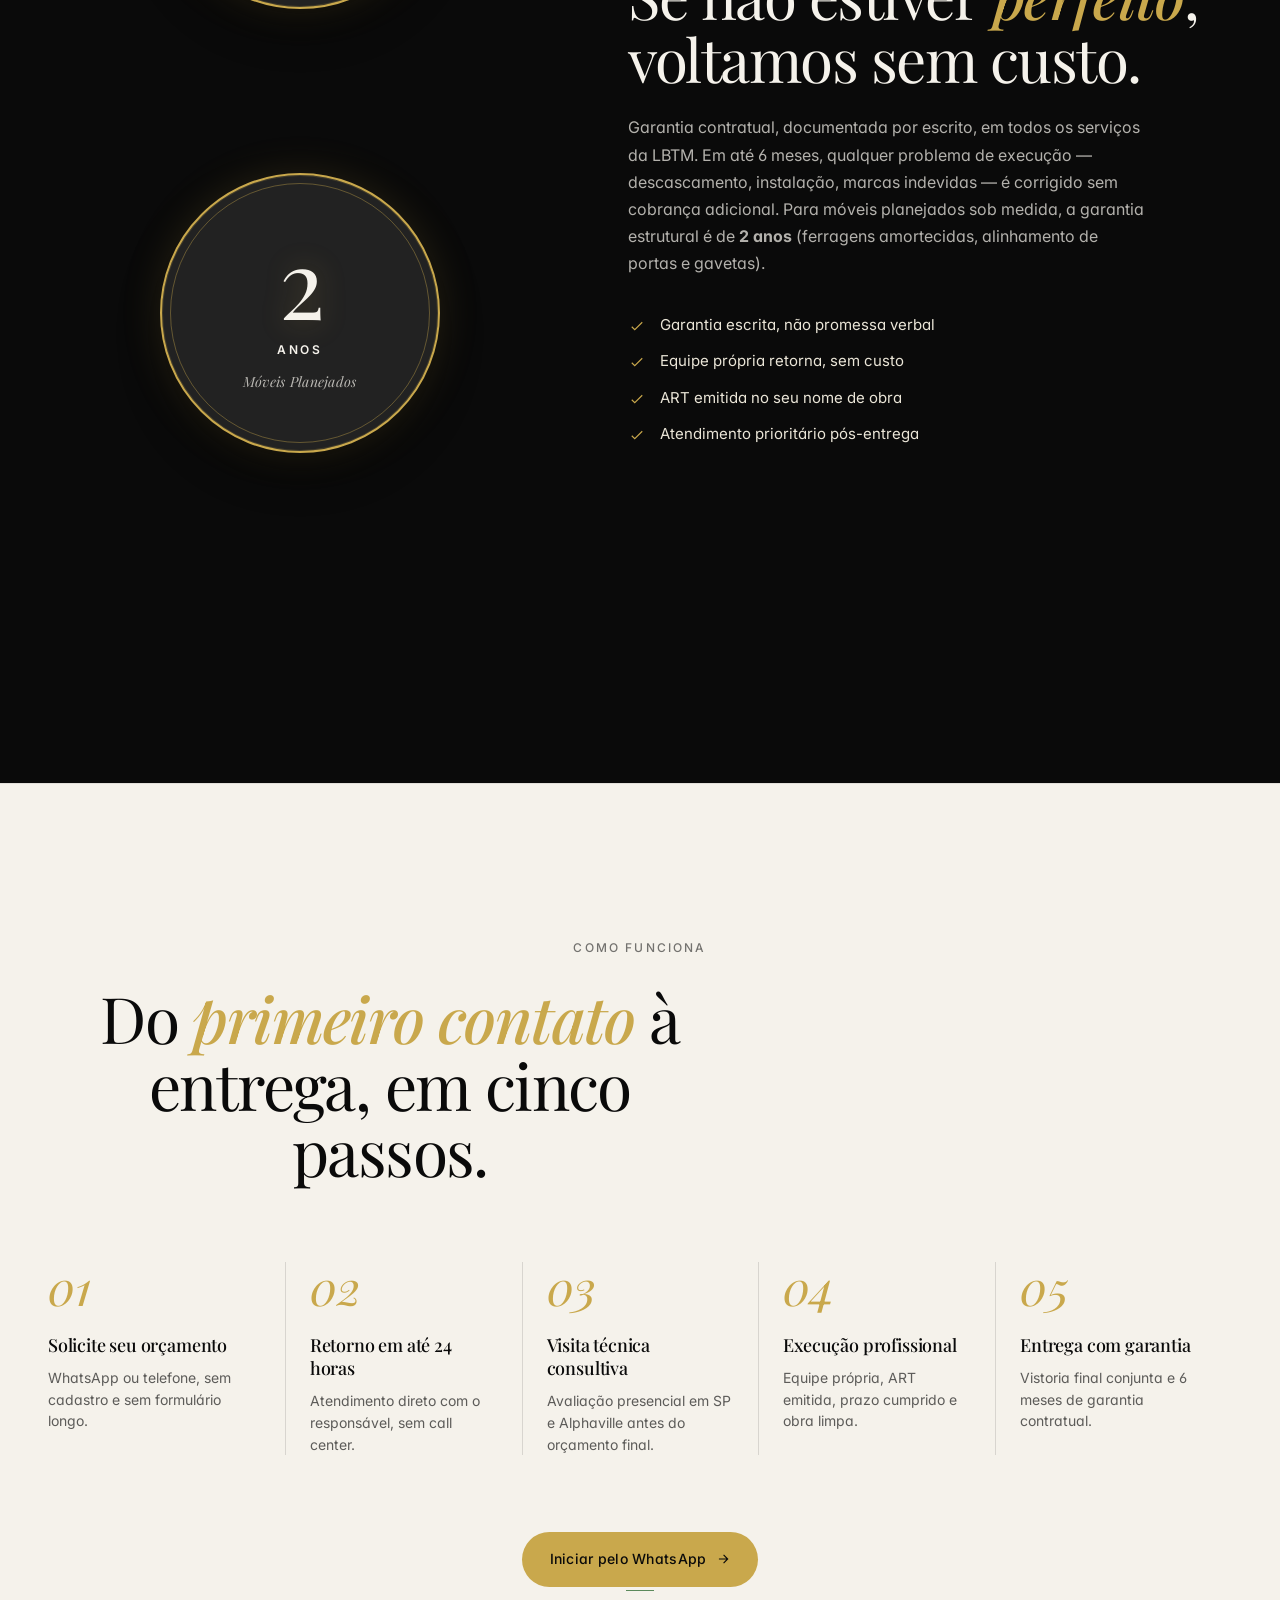
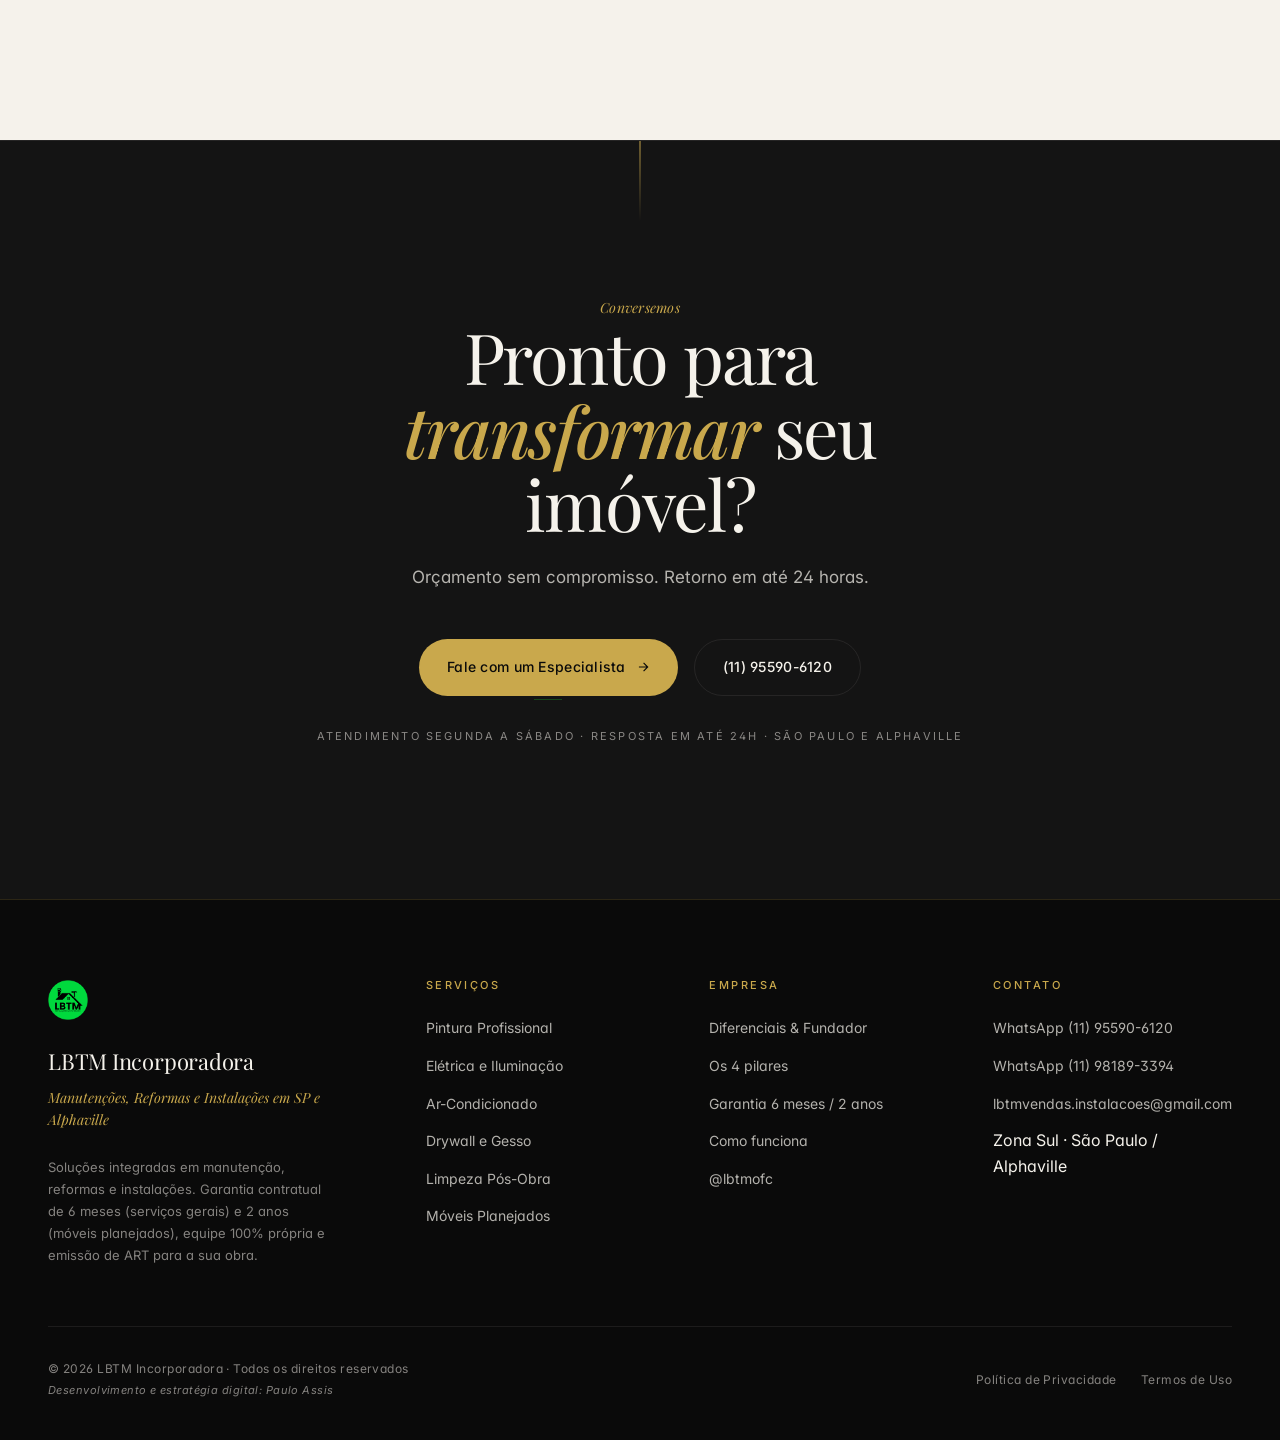
==== commit 9eda791b: "feat: seção unificada Diferenciais & Fundador (7 compromissos + autoridade Leandro), remoção bloco L" ====
--- a/hub_matriz_lbtm/index.html
+++ b/hub_matriz_lbtm/index.html
@@ -294,13 +294,12 @@
         <span>LBTM</span>
       </a>
       <nav class="nav__menu" aria-label="Navegação principal">
-        <a href="#posicionamento">Posicionamento</a>
+        <a href="#diferenciais">Diferenciais</a>
         <a href="#servicos">Serviços</a>
         <a href="#bairros">Bairros</a>
         <a href="#pilares">Pilares</a>
         <a href="#garantia">Garantia</a>
         <a href="#processo">Como funciona</a>
-        <a href="#leandro">Responsável</a>
       </nav>
       <a href="https://wa.me/5511955906120?text=Ol%C3%A1!%20Quero%20um%20or%C3%A7amento%20com%20a%20LBTM%20Incorporadora." class="nav__cta">
         Fale com um especialista
@@ -344,40 +343,85 @@
       </section>
 
     <!-- ============================================
-         2. POSICIONAMENTO — ENGENHARIA E AUTORIDADE TÉCNICA
+         2. DIFERENCIAIS & AUTORIDADE DO FUNDADOR — 7 COMPROMISSOS + LEANDRO BARBIERI
          ============================================ -->
-      <section class="positioning" id="posicionamento">
-        <div class="container positioning__inner">
-          <div class="positioning__content reveal">
-            <span class="eyebrow">Nossa autoridade</span>
-            <h2 class="section-title">Engenharia, Transparência e Execução de <em>Alto Padrão</em> para o Seu Imóvel.</h2>
-            <p class="section-lead">A LBTM entrega o padrão de execução dos bairros mais exigentes de São Paulo com governança técnica direta. Sem intermediários, sem mark-up de incorporadora — você negocia direto com a direção técnica.</p>
-            <ul class="positioning__highlights">
-              <li>
-                <strong>Leandro Barbieri</strong> — fundador e responsável técnico monitorando pessoalmente cada obra
-              </li>
-              <li>
-                <strong>Equipe própria especializada</strong> — profissionais uniformizados e sob supervisão técnica contínua
-              </li>
-              <li>
-                <strong>Orçamento direto com a direção</strong> — negociação sem comissionamento ou taxas de intermediários
-              </li>
-              <li>
-                <strong>Conformidade técnica e segurança</strong> — emissão de ART/CREA e cumprimento rigoroso das NRs (NR-10 e NR-35)
-              </li>
-            </ul>
-            <a href="https://wa.me/5511955906120?text=Ol%C3%A1!%20Quero%20falar%20direto%20com%20o%20Leandro%20sobre%20minha%20obra." class="btn btn--gold mt-40">
-              Falar direto com o Leandro
-              <svg class="btn__arrow" viewBox="0 0 24 24" fill="none" stroke="currentColor" stroke-width="2"><path d="M5 12h14M13 5l7 7-7 7"/></svg>
-            </a>
-          </div>
-          <div class="positioning__visual reveal">
-            <div class="positioning__badge">
-              <span class="positioning__badge-icon">🛡️</span>
-              <div>
-                <strong>Garantia contratual</strong><br>
-                <span>6 meses serviços gerais · 2 anos móveis planejados</span>
-              </div>
+      <section class="diferenciais-fundador" id="diferenciais">
+        <div class="container">
+          <div class="diferenciais-fundador__grid">
+            <!-- BLOCO 1: AUTORIDADE DO FUNDADOR -->
+            <div class="fundador-block reveal">
+              <figure class="fundador-block__figure">
+                <img src="assets/landing-pintura/leandro/Leandro%2002.jpeg" alt="Leandro Barbieri, fundador e responsável técnico da LBTM Incorporadora" loading="eager">
+              </figure>
+              <div class="fundador-block__content">
+                <span class="fundador-block__eyebrow">Fundador & Responsável Técnico</span>
+                <h2 class="fundador-block__name">Leandro <em>Barbieri</em>.</h2>
+                <p class="fundador-block__lead">Engenheiro civil, fundador da LBTM Incorporadora e responsável técnico por cada obra executada. Não delega a supervisão — monitora presencialmente cada etapa, do orçamento à entrega.</p>
+                <p class="fundador-block__text">A LBTM nasceu da necessidade de unir excelência técnica de bairros nobres com governança direta. Sem intermediários, sem comissionamento de vendas, sem terceirização. O fundador atende, planeja e fiscaliza.</p>
+                <a href="https://wa.me/5511955906120?text=Ol%C3%A1!%20Quero%20agendar%20avalia%C3%A7%C3%A3o%20com%20o%20fundador%20Leandro%20Barbieri." class="btn btn--gold fundador-block__cta">
+                  Agendar Avaliação com o Fundador
+                  <svg class="btn__arrow" viewBox="0 0 24 24" fill="none" stroke="currentColor" stroke-width="2"><path d="M5 12h14M13 5l7 7-7 7"/></svg>
+                </a>
+              </div>
+            </div>
+
+            <!-- BLOCO 2: PROVA DE VALOR — 7 COMPROMISSOS -->
+            <div class="compromissos-block reveal">
+              <div class="compromissos-block__head">
+                <span class="eyebrow">Nossa Prova de Valor</span>
+                <h3 class="compromissos-block__title">Sete compromissos <em>inquebrantáveis</em> em cada obra.</h3>
+              </div>
+              <ul class="compromissos-list">
+                <li class="compromisso reveal">
+                  <span class="compromisso__num">01</span>
+                  <div class="compromisso__content">
+                    <h4 class="compromisso__title">Acabamento Premium</h4>
+                    <p class="compromisso__text">Pintura airless, emassamento técnico, mascaramento total. Superfícies uniformes, sem marcas de rolo, prontas para morar.</p>
+                  </div>
+                </li>
+                <li class="compromisso reveal">
+                  <span class="compromisso__num">02</span>
+                  <div class="compromisso__content">
+                    <h4 class="compromisso__title">Equipe Própria Especializada</h4>
+                    <p class="compromisso__text">Zero terceirização. Profissionais uniformizados, treinados e sob supervisão técnica contínua do responsável.</p>
+                  </div>
+                </li>
+                <li class="compromisso reveal">
+                  <span class="compromisso__num">03</span>
+                  <div class="compromisso__content">
+                    <h4 class="compromisso__title">Garantia Contratual de 6 Meses</h4>
+                    <p class="compromisso__text">Documentada por escrito. Qualquer falha de execução corrigida sem custo. Móveis planejados: 2 anos estrutural.</p>
+                  </div>
+                </li>
+                <li class="compromisso reveal">
+                  <span class="compromisso__num">04</span>
+                  <div class="compromisso__content">
+                    <h4 class="compromisso__title">Proteção Total de Móveis e Pisos</h4>
+                    <p class="compromisso__text">Lona, fita técnica e plástico em 100% da área. Nada fica exposto a respingos, poeira ou danos.</p>
+                  </div>
+                </li>
+                <li class="compromisso reveal">
+                  <span class="compromisso__num">05</span>
+                  <div class="compromisso__content">
+                    <h4 class="compromisso__title">Limpeza Pós-Serviço Entregue</h4>
+                    <p class="compromisso__text">Remoção técnica de respingos, rejuntes e poeira fina. Entrega pronta para morar, sem retoques.</p>
+                  </div>
+                </li>
+                <li class="compromisso reveal">
+                  <span class="compromisso__num">06</span>
+                  <div class="compromisso__content">
+                    <h4 class="compromisso__title">Visita Técnica Consultiva</h4>
+                    <p class="compromisso__text">Avaliação presencial em SP e Alphaville antes do orçamento. Diagnóstico real, sem surpresas.</p>
+                  </div>
+                </li>
+                <li class="compromisso reveal">
+                  <span class="compromisso__num">07</span>
+                  <div class="compromisso__content">
+                    <h4 class="compromisso__title">Orçamento Direto sem Intermediários</h4>
+                    <p class="compromisso__text">Negociação com a direção técnica. Sem comissionamento de vendas, sem mark-up de incorporadora.</p>
+                  </div>
+                </li>
+              </ul>
             </div>
           </div>
         </div>
@@ -613,46 +657,6 @@
     </section>
 
     <!-- ============================================
-         6. RESPONSÁVEL TÉCNICO — LEANDRO
-         ============================================ -->
-    <section class="leandro" id="leandro">
-      <div class="container">
-
-        <div class="leandro__head reveal">
-          <span class="leandro__eyebrow">Responsável Técnico</span>
-          <h2 class="leandro__title">Leandro <em>Barbieri</em>.</h2>
-        </div>
-
-        <div class="leandro-block reveal">
-          <figure class="leandro-block__figure">
-            <img src="assets/landing-pintura/leandro/Leandro%2002.jpeg" alt="Leandro Barbieri no acompanhamento técnico das obras LBTM" loading="lazy">
-          </figure>
-          <div class="leandro-block__body">
-            <span class="leandro-block__eyebrow">Gestão · Planejamento · Acompanhamento</span>
-            <p class="leandro-block__lead">&ldquo;Toda obra é acompanhada pessoalmente para garantir o padrão de qualidade da LBTM, do orçamento à pós-entrega.&rdquo;</p>
-          </div>
-        </div>
-
-        <div class="leandro-block leandro-block--reverse reveal">
-          <figure class="leandro-block__figure">
-            <img src="assets/landing-pintura/leandro/Leandro%2001.png" alt="Leandro Barbieri, responsável técnico da LBTM Incorporadora" loading="lazy">
-          </figure>
-          <div class="leandro-block__body">
-            <span class="leandro-block__eyebrow">Atendimento Técnico Consultivo</span>
-            <h3 class="leandro-block__title">Uma empresa construída para resolver tudo em um só lugar.</h3>
-            <p class="leandro-block__text">A LBTM nasceu com um propósito claro: reunir em uma única empresa todos os serviços que um imóvel exige — manutenções, reformas e instalações de alto padrão — com responsável técnico presente e compromisso com a qualidade. Leandro Barbieri conduz pessoalmente a gestão, o planejamento e o acompanhamento de cada obra.</p>
-            <p class="leandro-block__text">Hoje a LBTM atende residências e empresas em São Paulo e Alphaville, com equipe própria, processos definidos e o mesmo padrão de entrega do primeiro ao último serviço. Sem improviso. Sem terceirização.</p>
-            <div class="leandro-block__signature">
-              <span class="leandro-block__signature-name">Leandro Barbieri</span>
-              <span class="leandro-block__signature-role">Responsável Técnico · LBTM Incorporadora</span>
-            </div>
-          </div>
-        </div>
-
-      </div>
-    </section>
-
-    <!-- ============================================
          7. CTA FINAL
          ============================================ -->
     <section class="cta-final" id="contato">
@@ -698,11 +702,10 @@
         <div class="footer__col">
           <h4>Empresa</h4>
           <ul>
-            <li><a href="#posicionamento">Nosso posicionamento</a></li>
+            <li><a href="#diferenciais">Diferenciais & Fundador</a></li>
             <li><a href="#pilares">Os 4 pilares</a></li>
             <li><a href="#garantia">Garantia 6 meses / 2 anos</a></li>
             <li><a href="#processo">Como funciona</a></li>
-            <li><a href="#leandro">Responsável técnico</a></li>
             <li><a href="https://instagram.com/lbtmofc" target="_blank" rel="noopener noreferrer">@lbtmofc</a></li>
           </ul>
         </div>
--- a/hub_matriz_lbtm/css/style.css
+++ b/hub_matriz_lbtm/css/style.css
@@ -2266,6 +2266,233 @@
 }
 
 /* =============================================================
+   DIFERENCIAIS & FUNDADOR — 2 COLUNAS: AUTORIDADE + 7 COMPROMISSOS
+   ============================================================= */
+.diferenciais-fundador {
+  padding: var(--section-py) 0;
+  background: var(--noir);
+}
+.diferenciais-fundador__grid {
+  display: grid;
+  grid-template-columns: 1.15fr 1fr;
+  gap: clamp(40px, 6vw, 80px);
+  align-items: start;
+}
+
+/* BLOCO 1: AUTORIDADE DO FUNDADOR */
+.fundador-block {
+  display: grid;
+  grid-template-columns: 280px 1fr;
+  gap: clamp(32px, 4vw, 48px);
+  align-items: start;
+}
+.fundador-block__figure {
+  margin: 0;
+  line-height: 0;
+  flex-shrink: 0;
+}
+.fundador-block__figure img {
+  display: block;
+  width: 100%;
+  height: auto;
+  aspect-ratio: 3/4;
+  object-fit: cover;
+  border-radius: 4px;
+  box-shadow: 0 24px 48px rgba(0,0,0,0.4);
+}
+.fundador-block__content {
+  display: flex;
+  flex-direction: column;
+  gap: 16px;
+  padding-top: 8px;
+}
+.fundador-block__eyebrow {
+  font-family: var(--sans);
+  font-size: 11px;
+  font-weight: 500;
+  letter-spacing: 0.24em;
+  text-transform: uppercase;
+  color: var(--gold);
+}
+.fundador-block__name {
+  font-family: var(--serif);
+  font-size: clamp(32px, 4vw, 48px);
+  font-weight: 400;
+  line-height: 1.05;
+  color: var(--cream);
+  letter-spacing: -0.02em;
+  margin: 0;
+}
+.fundador-block__name em {
+  font-style: italic;
+  color: var(--gold);
+  font-weight: 500;
+}
+.fundador-block__lead {
+  font-family: var(--serif);
+  font-size: clamp(20px, 2.2vw, 26px);
+  font-style: italic;
+  font-weight: 300;
+  line-height: 1.4;
+  color: var(--gold);
+  border-left: 2px solid var(--gold);
+  padding: 8px 0 8px 20px;
+  margin: 0;
+  max-width: 50ch;
+}
+.fundador-block__text {
+  font-size: 15px;
+  line-height: 1.7;
+  color: var(--cream-3);
+  margin: 0;
+  max-width: 56ch;
+}
+.fundador-block__cta {
+  display: inline-flex;
+  align-items: center;
+  gap: 10px;
+  margin-top: 8px;
+  font-family: var(--sans);
+  font-size: 14px;
+  font-weight: 600;
+  letter-spacing: 0.02em;
+  color: var(--noir);
+  background: linear-gradient(135deg, var(--gold), var(--gold-2));
+  padding: 16px 28px;
+  border-radius: 999px;
+  transition: transform 0.3s var(--ease), box-shadow 0.3s var(--ease);
+  width: fit-content;
+}
+.fundador-block__cta:hover {
+  transform: translateY(-2px);
+  box-shadow: 0 12px 32px rgba(201, 168, 76, 0.4);
+}
+
+/* BLOCO 2: 7 COMPROMISSOS */
+.compromissos-block {
+  background: var(--noir-2);
+  border: 1px solid var(--hairline-light);
+  border-radius: 4px;
+  padding: clamp(32px, 4vw, 48px);
+  height: fit-content;
+}
+.compromissos-block__head {
+  margin-bottom: clamp(24px, 3vw, 36px);
+  padding-bottom: 20px;
+  border-bottom: 1px solid var(--hairline-light);
+}
+.compromissos-block__title {
+  font-family: var(--serif);
+  font-size: clamp(24px, 3vw, 32px);
+  font-weight: 400;
+  line-height: 1.2;
+  color: var(--cream);
+  letter-spacing: -0.01em;
+  margin: 0;
+}
+.compromissos-block__title em {
+  font-style: italic;
+  color: var(--gold);
+}
+.compromissos-list {
+  display: flex;
+  flex-direction: column;
+  gap: 16px;
+  margin: 0;
+  padding: 0;
+  list-style: none;
+}
+.compromisso {
+  display: flex;
+  gap: 16px;
+  padding: 20px;
+  background: var(--surface);
+  border: 1px solid var(--hairline-light);
+  border-radius: 4px;
+  transition: border-color 0.3s var(--ease), box-shadow 0.3s var(--ease);
+}
+.compromisso:hover {
+  border-color: rgba(201, 168, 76, 0.3);
+  box-shadow: 0 8px 24px rgba(0,0,0,0.2);
+}
+.compromisso__num {
+  font-family: var(--serif);
+  font-size: 13px;
+  font-weight: 500;
+  font-style: normal;
+  font-feature-settings: "tnum", "lnum";
+  color: var(--gold);
+  letter-spacing: 0.22em;
+  text-transform: uppercase;
+  flex-shrink: 0;
+  margin-top: 4px;
+  opacity: 0.95;
+}
+.compromisso__content {
+  flex: 1;
+  display: flex;
+  flex-direction: column;
+  gap: 6px;
+}
+.compromisso__title {
+  font-family: var(--serif);
+  font-size: 18px;
+  font-weight: 400;
+  line-height: 1.25;
+  color: var(--cream);
+  letter-spacing: -0.01em;
+  margin: 0;
+}
+.compromisso__text {
+  font-size: 14px;
+  line-height: 1.6;
+  color: var(--cream-3);
+  margin: 0;
+}
+
+/* RESPONSIVO */
+@media (max-width: 1024px) {
+  .diferenciais-fundador__grid {
+    grid-template-columns: 1fr;
+    gap: clamp(48px, 6vw, 64px);
+  }
+  .fundador-block {
+    grid-template-columns: 220px 1fr;
+    gap: 24px;
+  }
+}
+@media (max-width: 768px) {
+  .fundador-block {
+    grid-template-columns: 1fr;
+    text-align: center;
+  }
+  .fundador-block__figure {
+    max-width: 280px;
+    margin: 0 auto;
+  }
+  .fundador-block__lead {
+    border-left: none;
+    border-top: 2px solid var(--gold);
+    padding: 16px 0 0 0;
+    max-width: 100%;
+  }
+  .fundador-block__cta {
+    margin-left: auto;
+    margin-right: auto;
+  }
+  .compromissos-block {
+    padding: 24px;
+  }
+  .compromisso {
+    flex-direction: column;
+    gap: 8px;
+  }
+  .compromisso__num {
+    margin-top: 0;
+  }
+}
+
+/* =============================================================
    ANIMAÇÕES DE REVEAL
    Fallbacks em camadas:
    1. Sem JS (html.no-js) → sempre visível
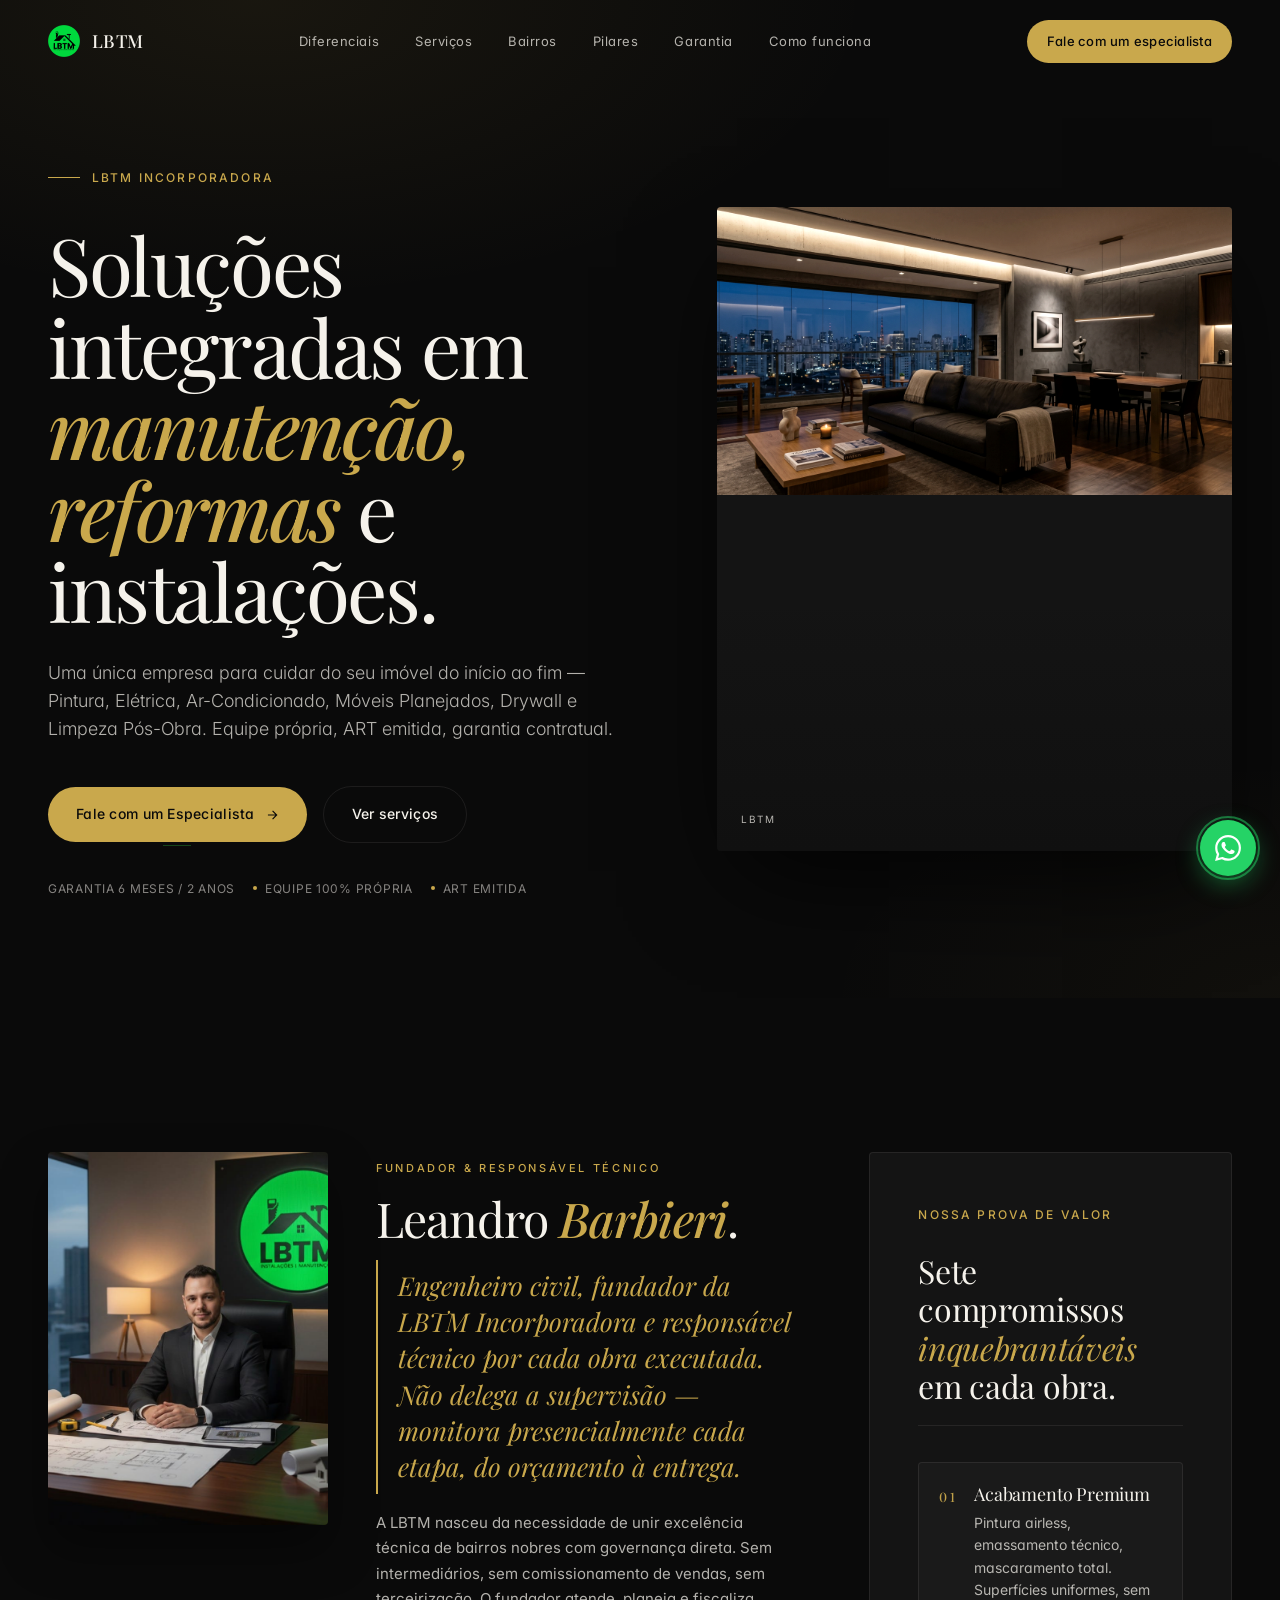
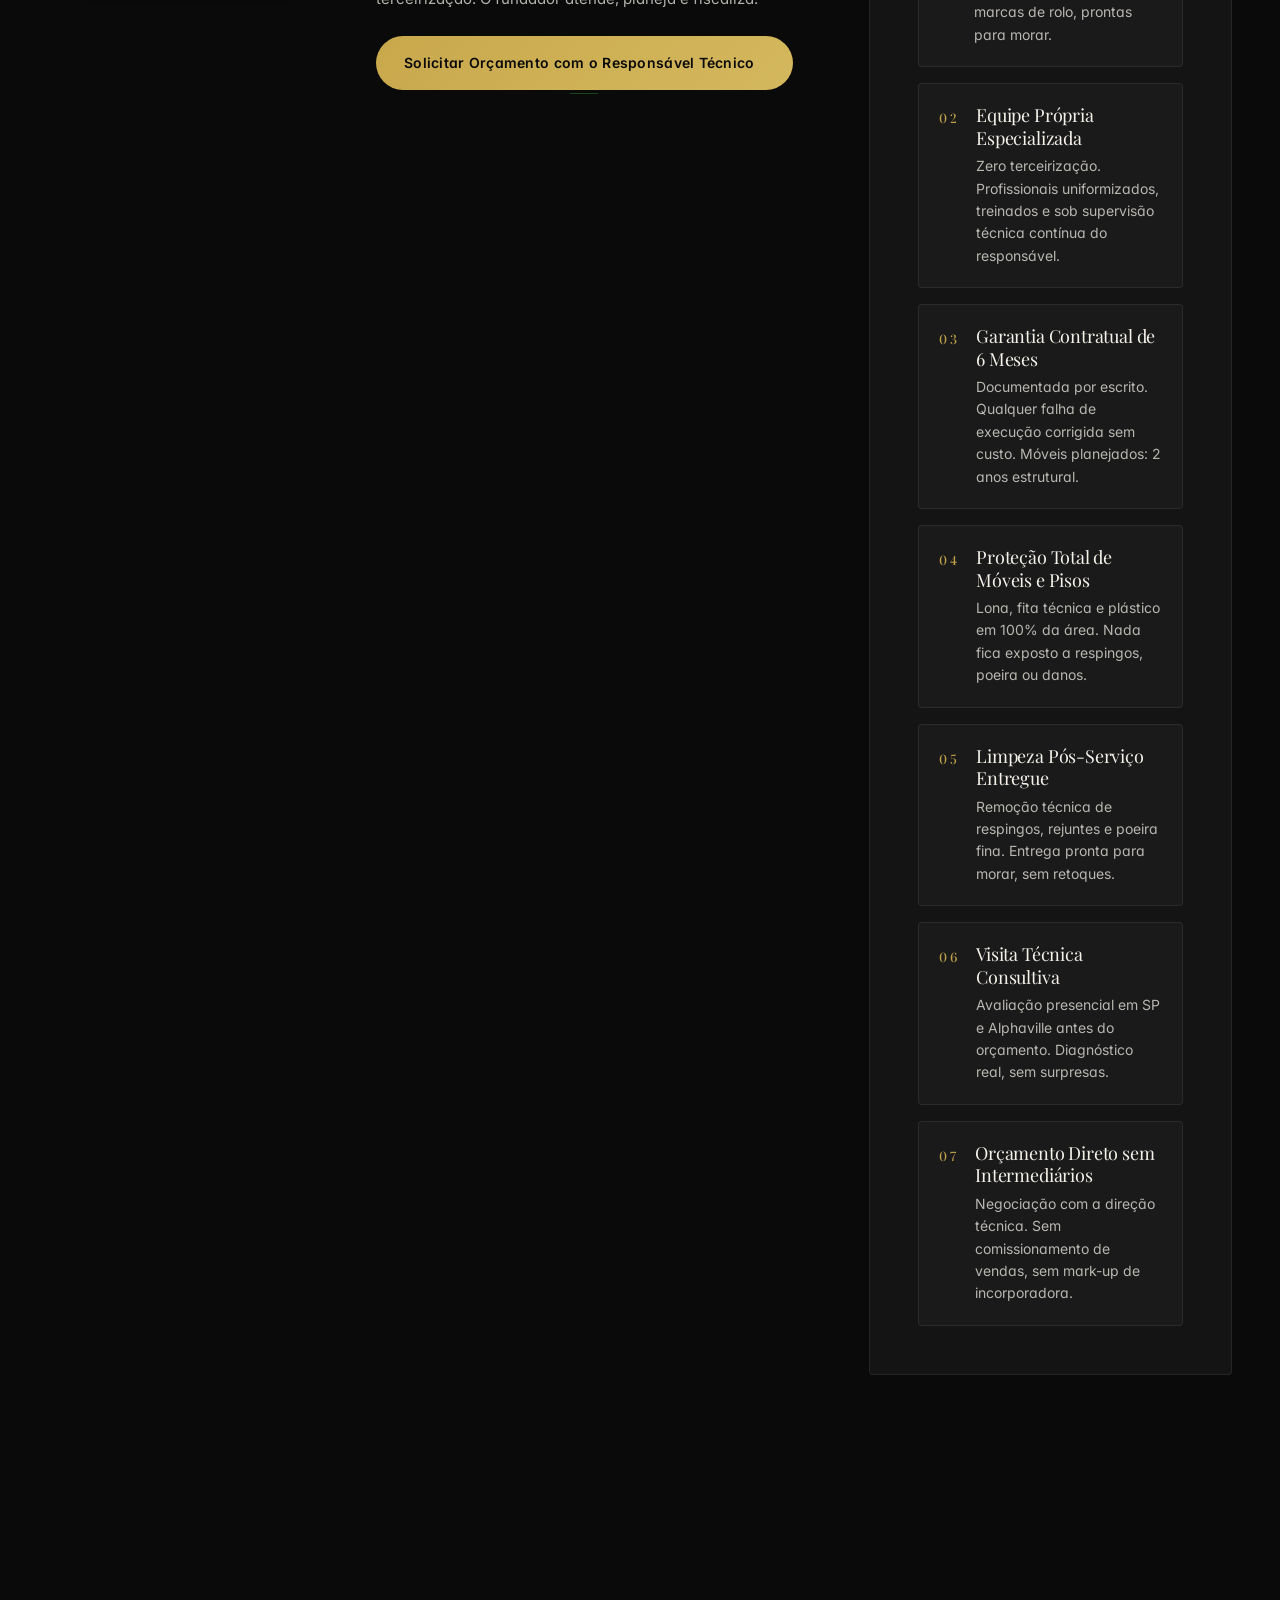
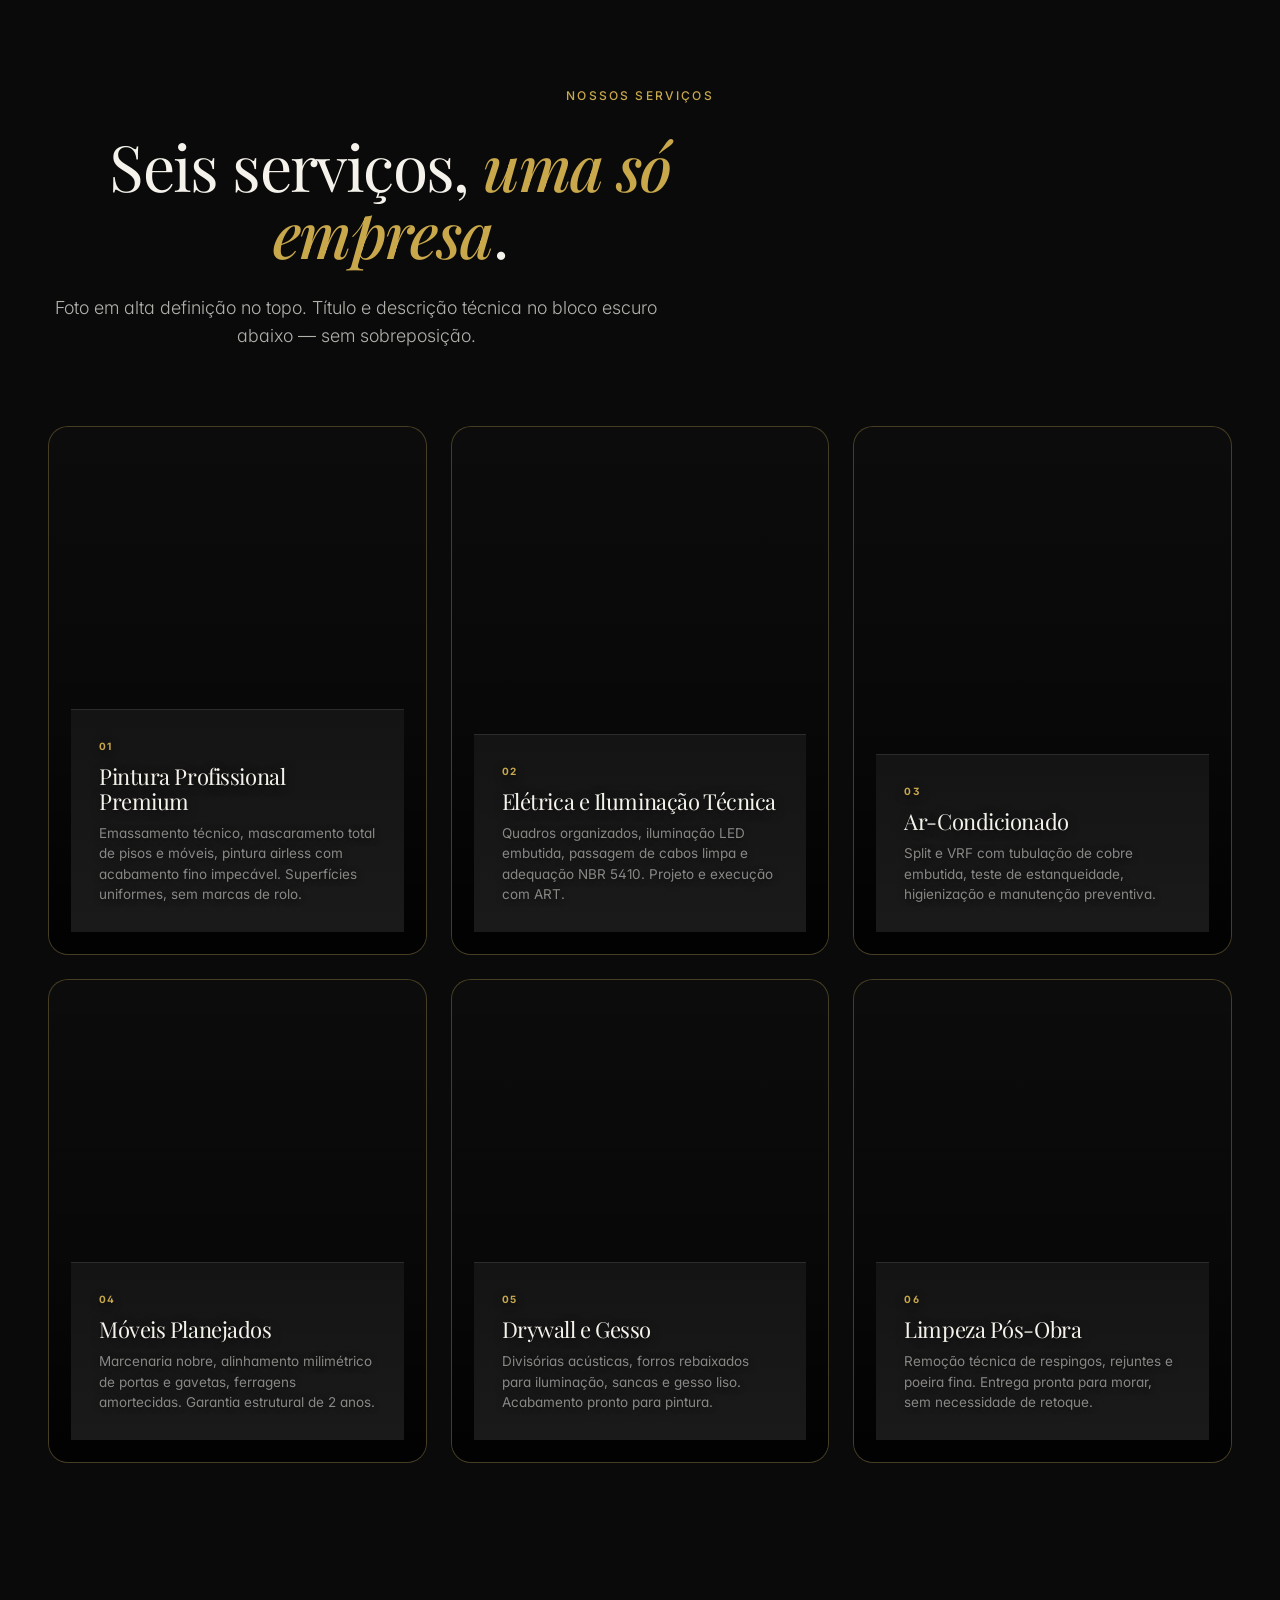
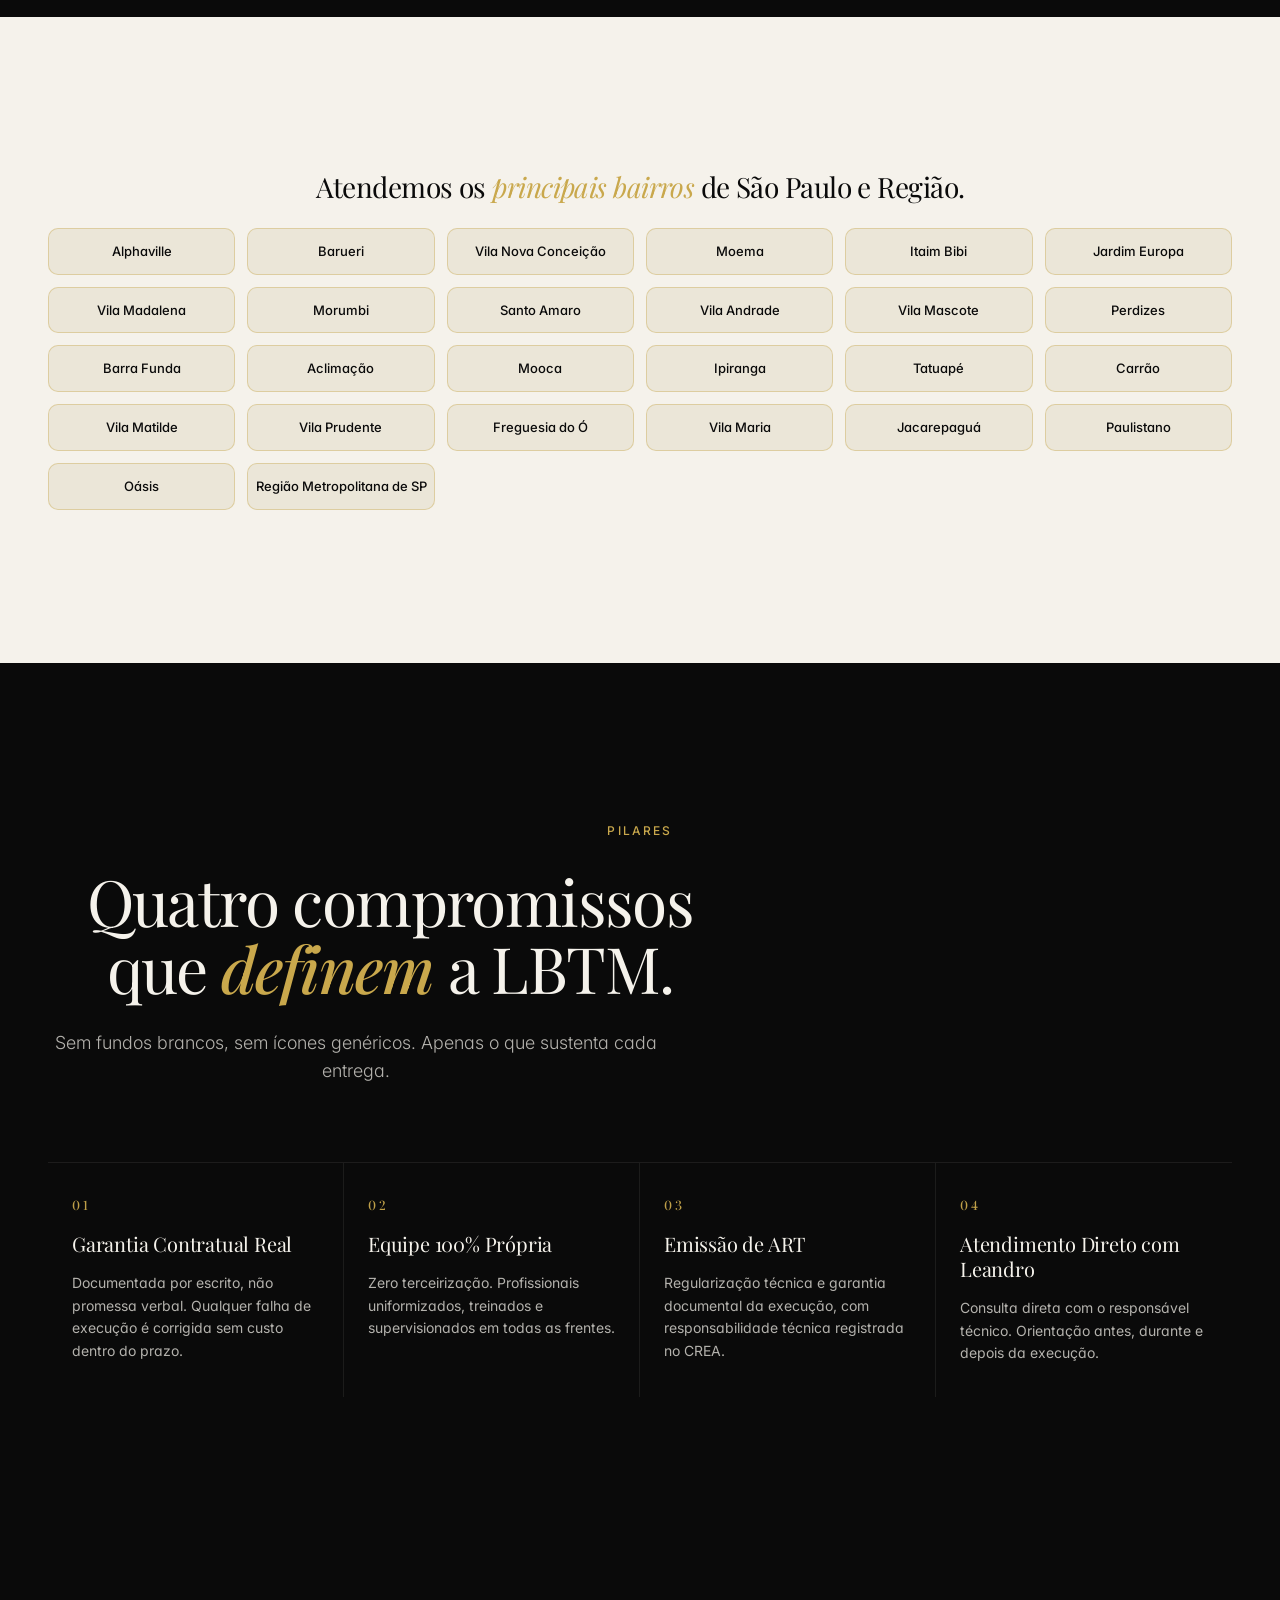
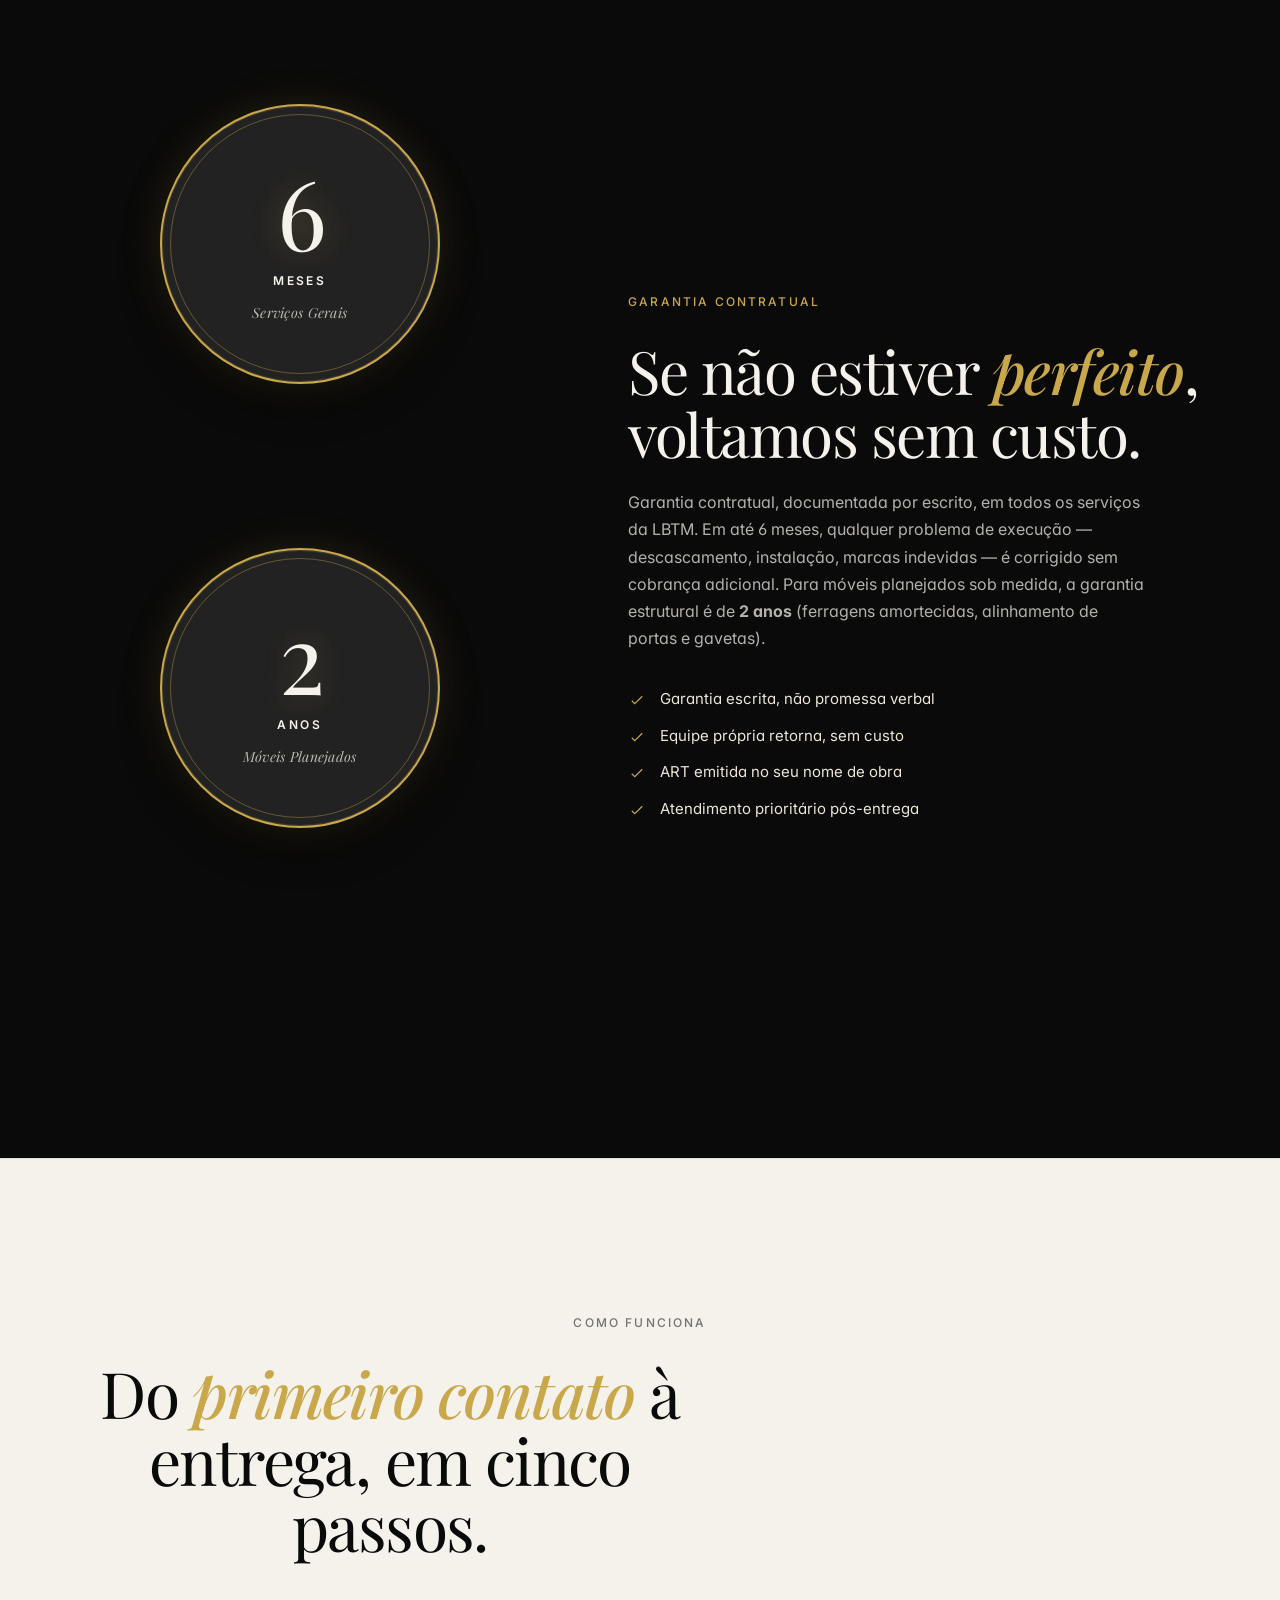
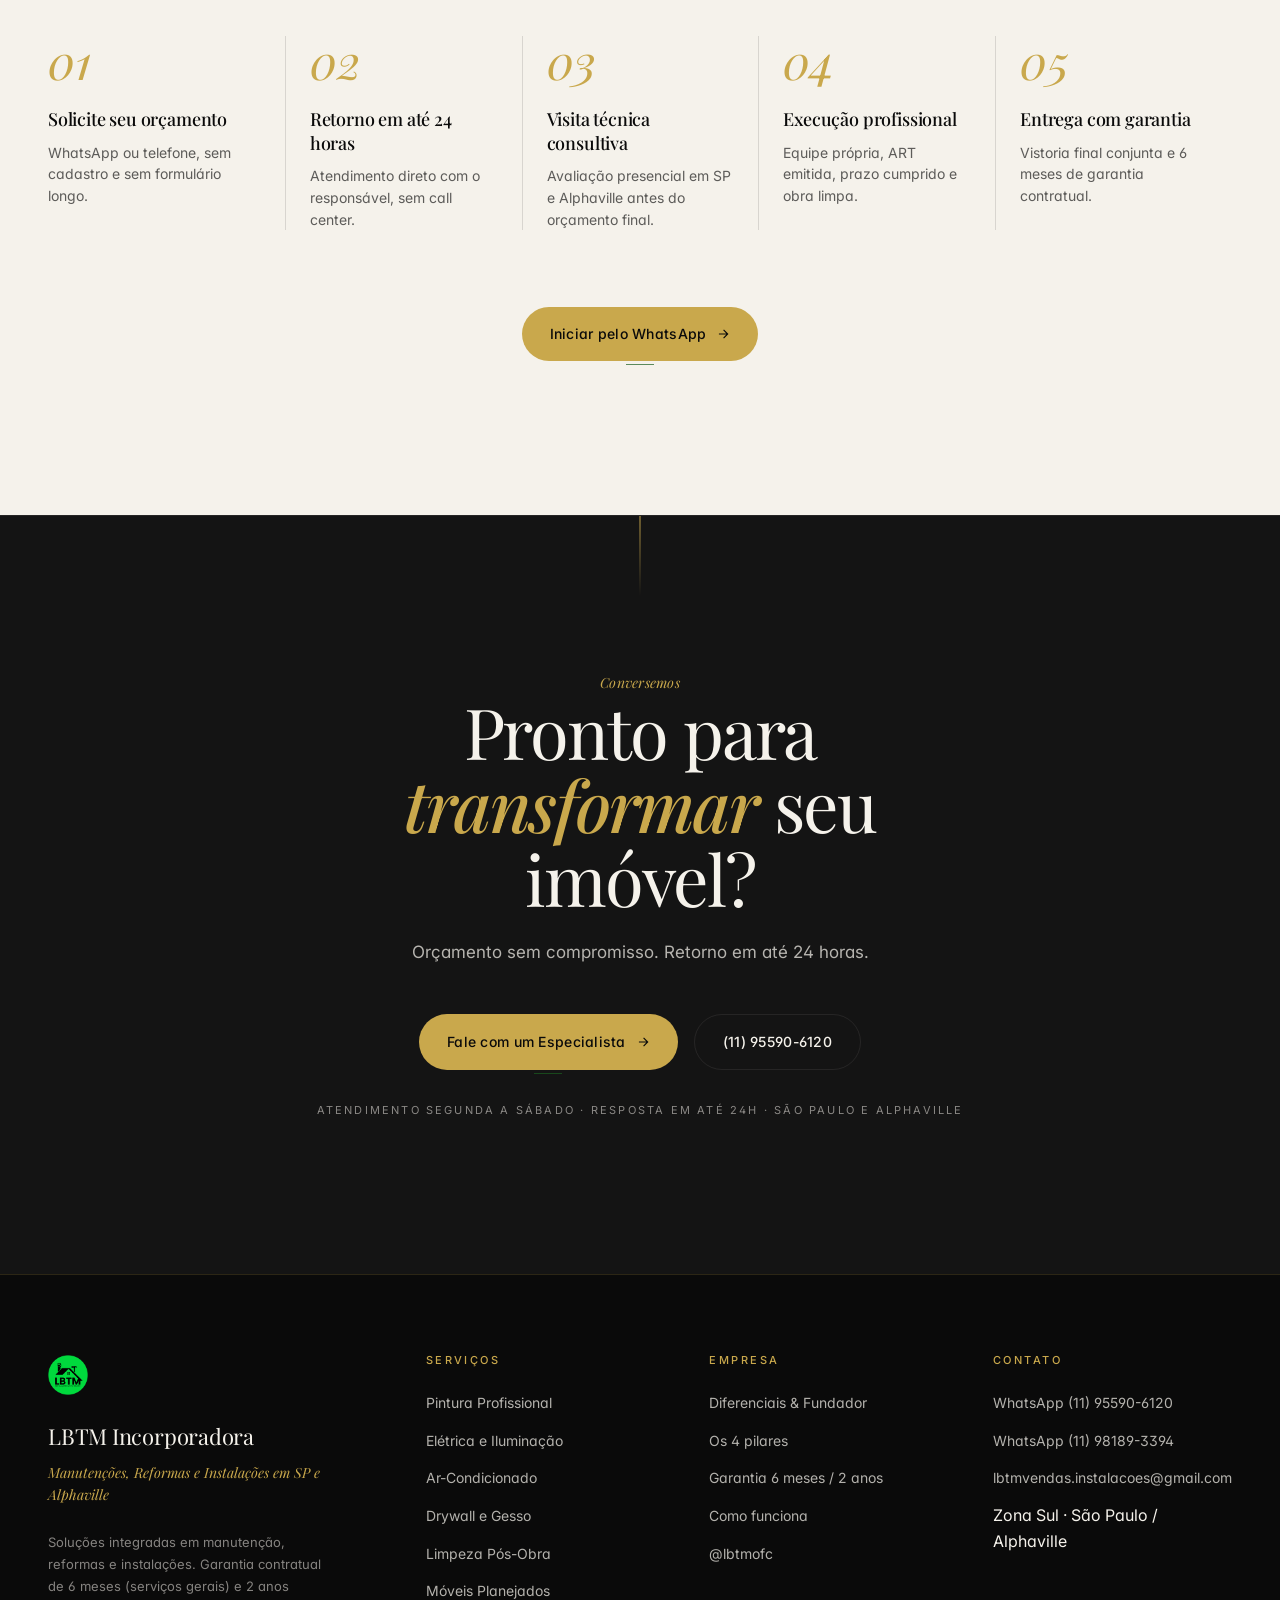
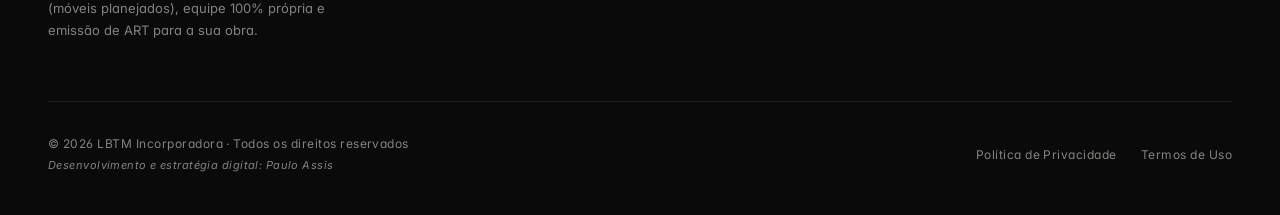
==== commit f4e84037: "fix: CTA fundador 'Solicitar Orçamento com o Responsável Técnico' + 6 cards serviços com imagens Uns" ====
--- a/hub_matriz_lbtm/index.html
+++ b/hub_matriz_lbtm/index.html
@@ -358,8 +358,8 @@
                 <h2 class="fundador-block__name">Leandro <em>Barbieri</em>.</h2>
                 <p class="fundador-block__lead">Engenheiro civil, fundador da LBTM Incorporadora e responsável técnico por cada obra executada. Não delega a supervisão — monitora presencialmente cada etapa, do orçamento à entrega.</p>
                 <p class="fundador-block__text">A LBTM nasceu da necessidade de unir excelência técnica de bairros nobres com governança direta. Sem intermediários, sem comissionamento de vendas, sem terceirização. O fundador atende, planeja e fiscaliza.</p>
-                <a href="https://wa.me/5511955906120?text=Ol%C3%A1!%20Quero%20agendar%20avalia%C3%A7%C3%A3o%20com%20o%20fundador%20Leandro%20Barbieri." class="btn btn--gold fundador-block__cta">
-                  Agendar Avaliação com o Fundador
+                <a href="https://wa.me/5511955906120?text=Ol%C3%A1!%20Quero%20solicitar%20or%C3%A7amento%20com%20o%20respons%C3%A1vel%20t%C3%A9cnico%20Leandro%20Barbieri." class="btn btn--gold fundador-block__cta">
+                  Solicitar Orçamento com o Responsável Técnico
                   <svg class="btn__arrow" viewBox="0 0 24 24" fill="none" stroke="currentColor" stroke-width="2"><path d="M5 12h14M13 5l7 7-7 7"/></svg>
                 </a>
               </div>
@@ -439,7 +439,7 @@
           </div>
           <div class="services__grid">
             <a class="service-card reveal" href="pintura/" aria-label="Pintura Profissional Premium">
-              <div class="service-card__image" style="background-image:url('assets/images/card-pintura.jpg');"></div>
+              <div class="service-card__image" style="background-image:url('https://images.unsplash.com/photo-1589939705384-5185137a7f0f?w=800&q=80');"></div>
               <div class="service-card__content">
                 <span class="service-card__num">01</span>
                 <h3 class="service-card__title">Pintura Profissional Premium</h3>
@@ -447,7 +447,7 @@
               </div>
             </a>
             <a class="service-card reveal" href="eletrica/" aria-label="Elétrica e Iluminação Técnica">
-              <div class="service-card__image" style="background-image:url('assets/images/card-eletrica.webp');"></div>
+              <div class="service-card__image" style="background-image:url('https://images.unsplash.com/photo-1558002038-1055907df827?w=800&q=80');"></div>
               <div class="service-card__content">
                 <span class="service-card__num">02</span>
                 <h3 class="service-card__title">Elétrica e Iluminação Técnica</h3>
@@ -455,7 +455,7 @@
               </div>
             </a>
             <a class="service-card reveal" href="ar-condicionado/" aria-label="Ar-Condicionado">
-              <div class="service-card__image" style="background-image:url('assets/images/card-ar.webp');"></div>
+              <div class="service-card__image" style="background-image:url('https://images.unsplash.com/photo-1631815589996-3b5c1e4d7b5a?w=800&q=80');"></div>
               <div class="service-card__content">
                 <span class="service-card__num">03</span>
                 <h3 class="service-card__title">Ar-Condicionado</h3>
@@ -463,7 +463,7 @@
               </div>
             </a>
             <a class="service-card reveal" href="moveis-planejados/" aria-label="Móveis Planejados Sob Medida">
-              <div class="service-card__image" style="background-image:url('assets/images/card-moveis.jpg');"></div>
+              <div class="service-card__image" style="background-image:url('https://images.unsplash.com/photo-1556909114-f6e7ad7d3136?w=800&q=80');"></div>
               <div class="service-card__content">
                 <span class="service-card__num">04</span>
                 <h3 class="service-card__title">Móveis Planejados</h3>
@@ -471,7 +471,7 @@
               </div>
             </a>
             <a class="service-card reveal" href="drywall-gesso/" aria-label="Drywall, Forros e Gesso">
-              <div class="service-card__image" style="background-image:url('assets/images/card-drywall.jpg');"></div>
+              <div class="service-card__image" style="background-image:url('https://images.unsplash.com/photo-1564013799919-ab600027ffc6?w=800&q=80');"></div>
               <div class="service-card__content">
                 <span class="service-card__num">05</span>
                 <h3 class="service-card__title">Drywall e Gesso</h3>
@@ -479,7 +479,7 @@
               </div>
             </a>
             <a class="service-card reveal" href="limpeza-pos-obra/" aria-label="Limpeza Pós-Obra">
-              <div class="service-card__image" style="background-image:url('assets/images/card-limpeza.webp');"></div>
+              <div class="service-card__image" style="background-image:url('https://images.unsplash.com/photo-1581578731548-c64695cc6952?w=800&q=80');"></div>
               <div class="service-card__content">
                 <span class="service-card__num">06</span>
                 <h3 class="service-card__title">Limpeza Pós-Obra</h3>
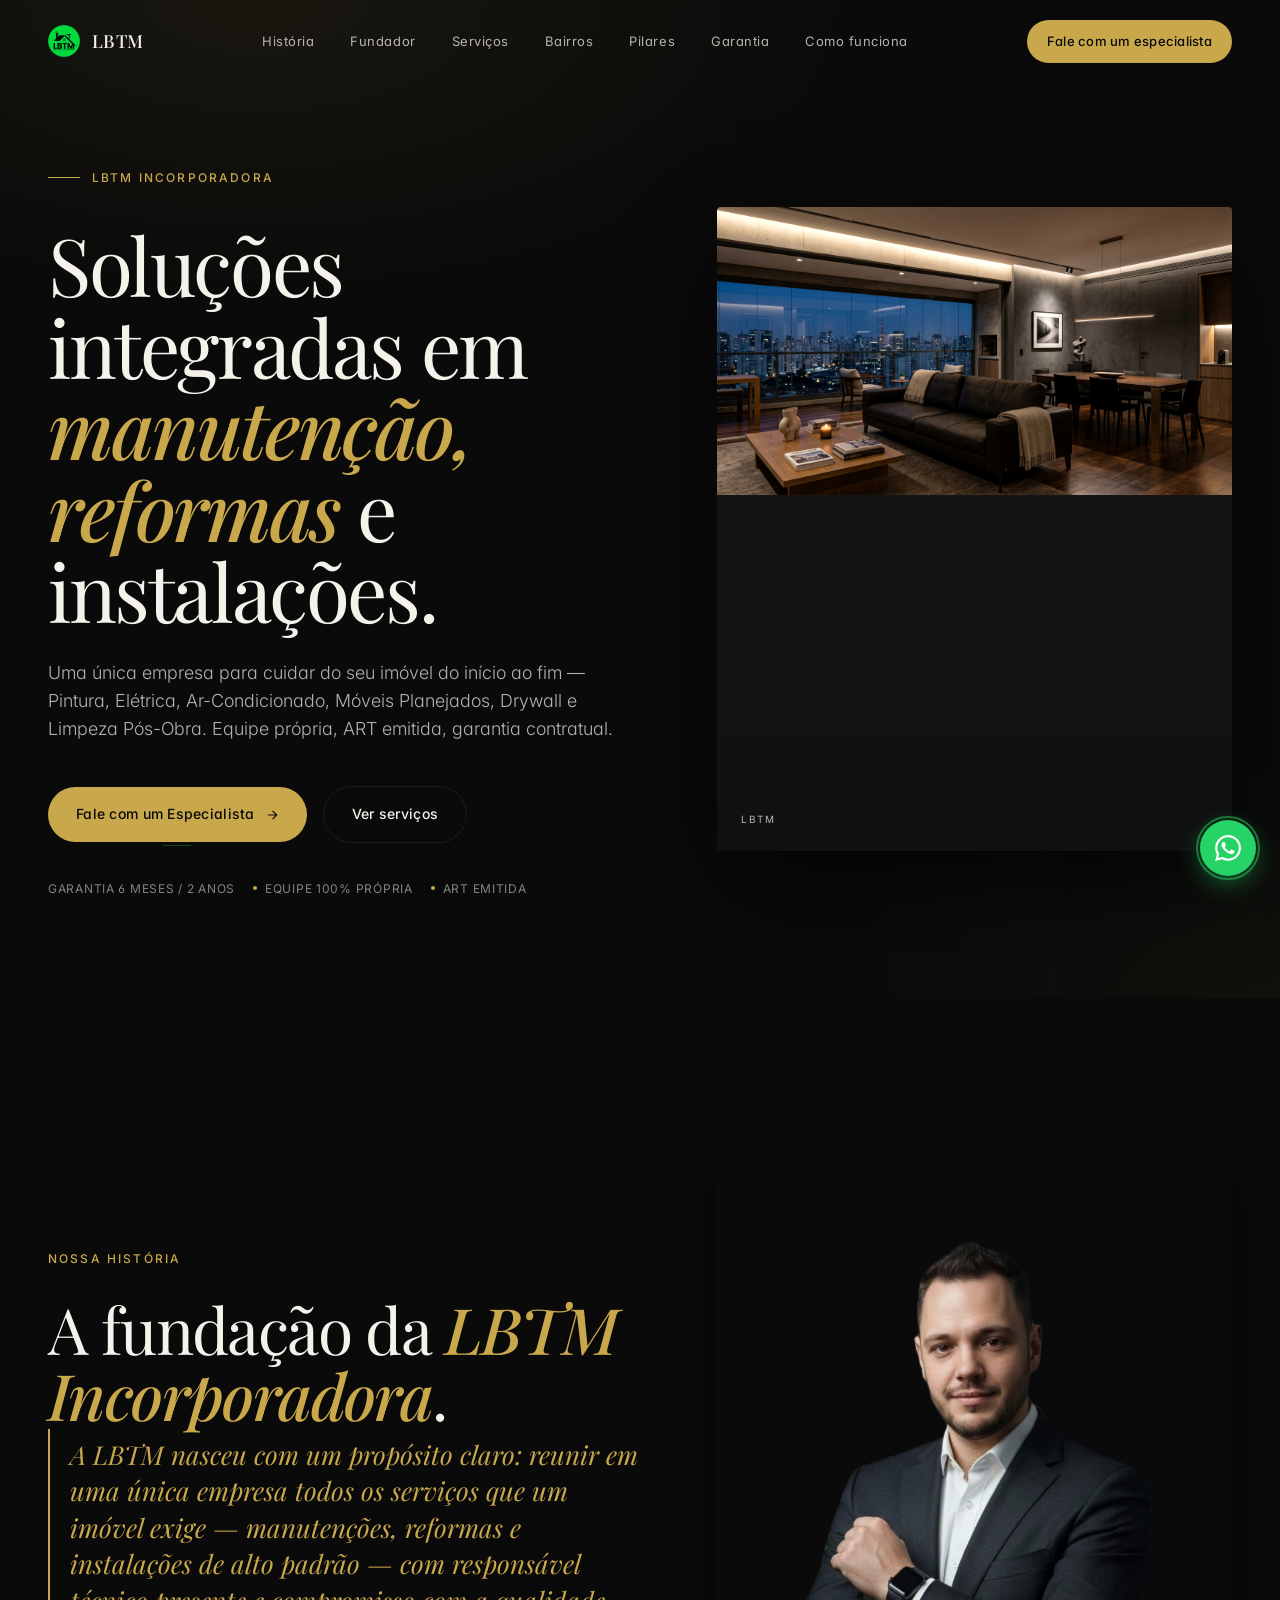
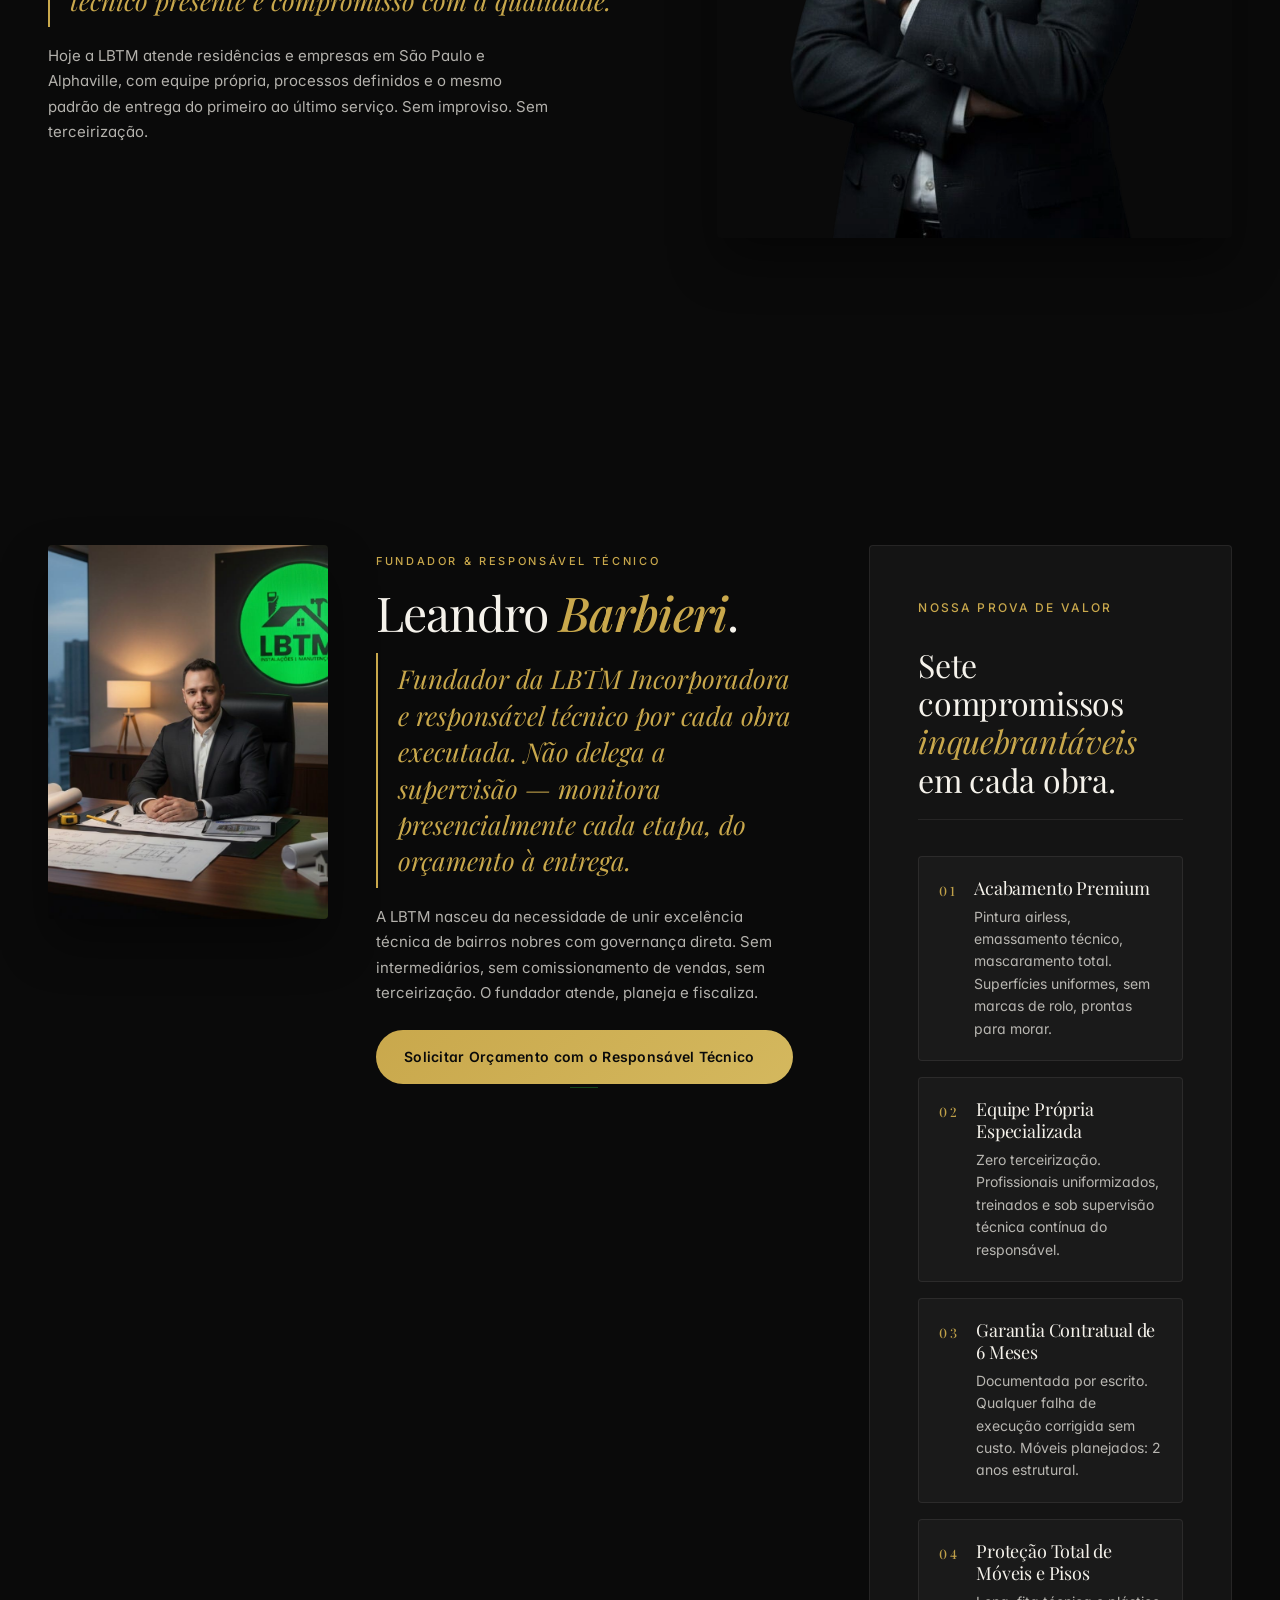
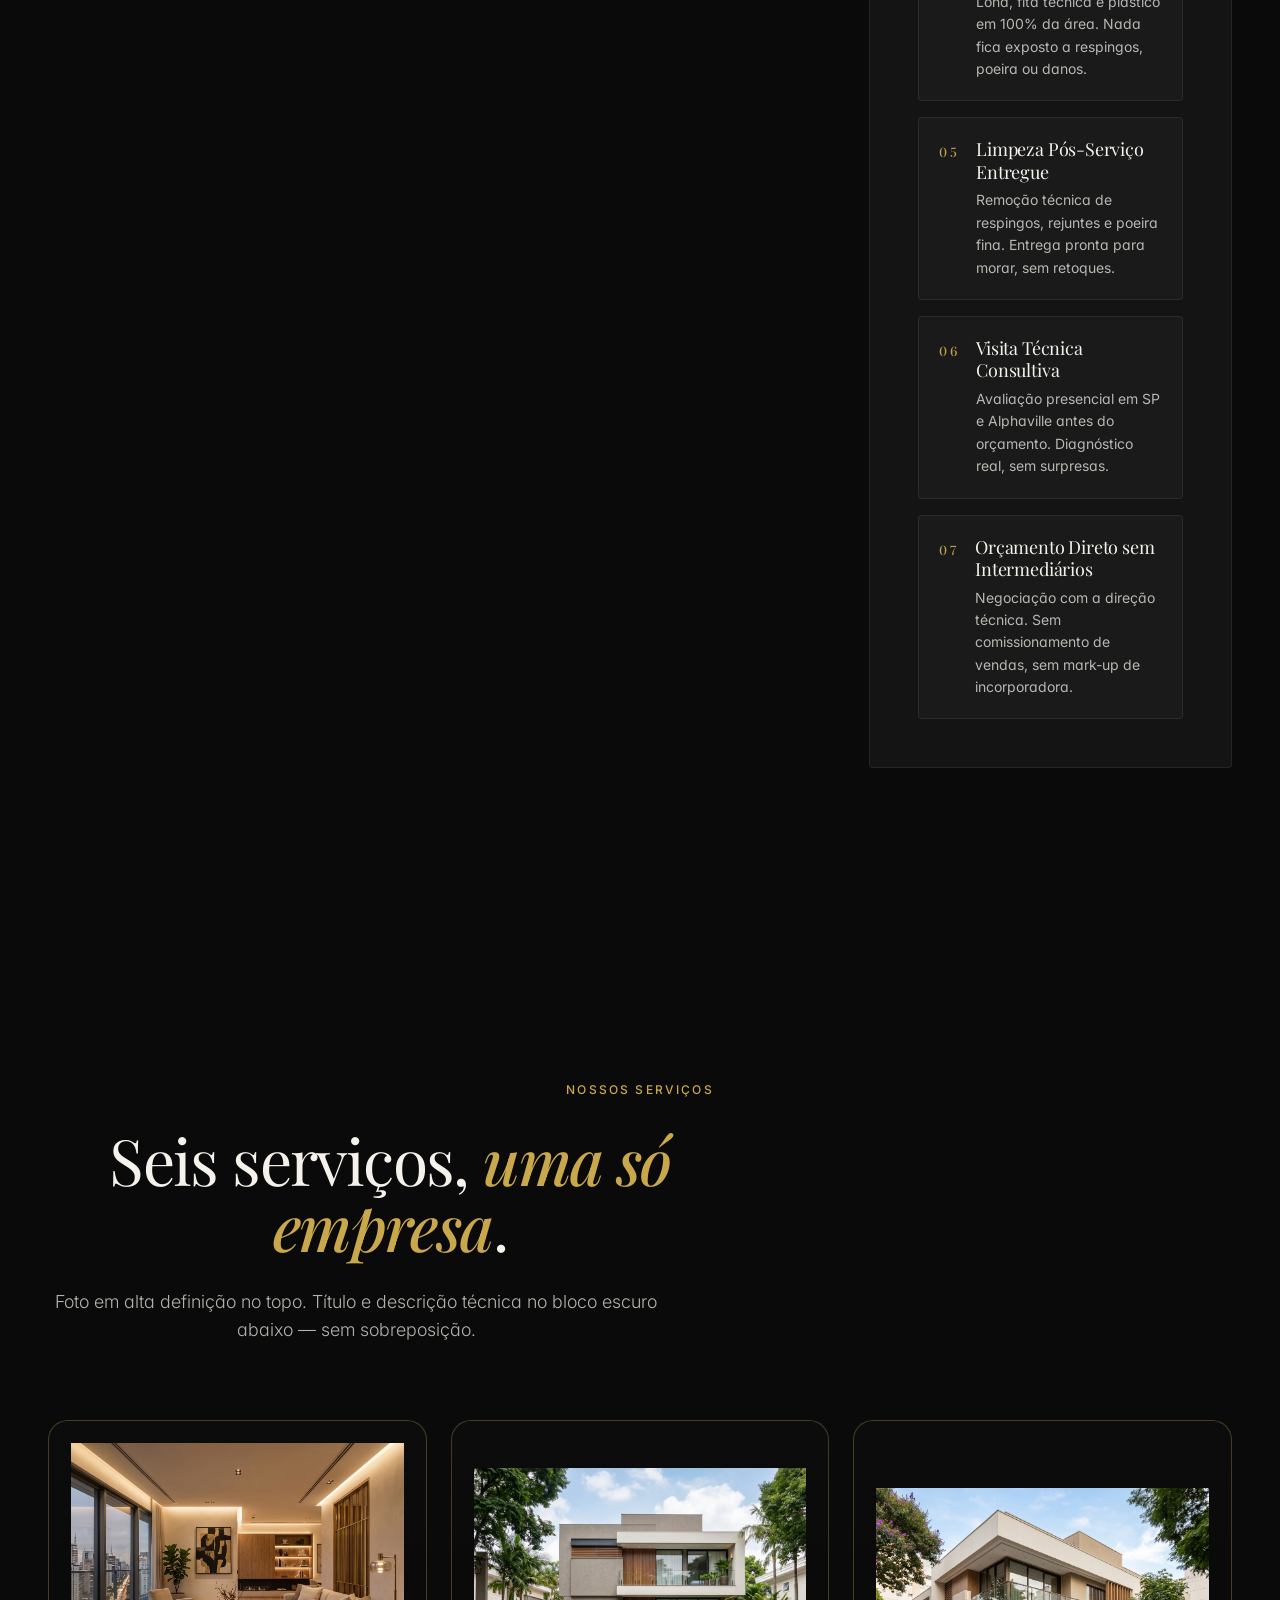
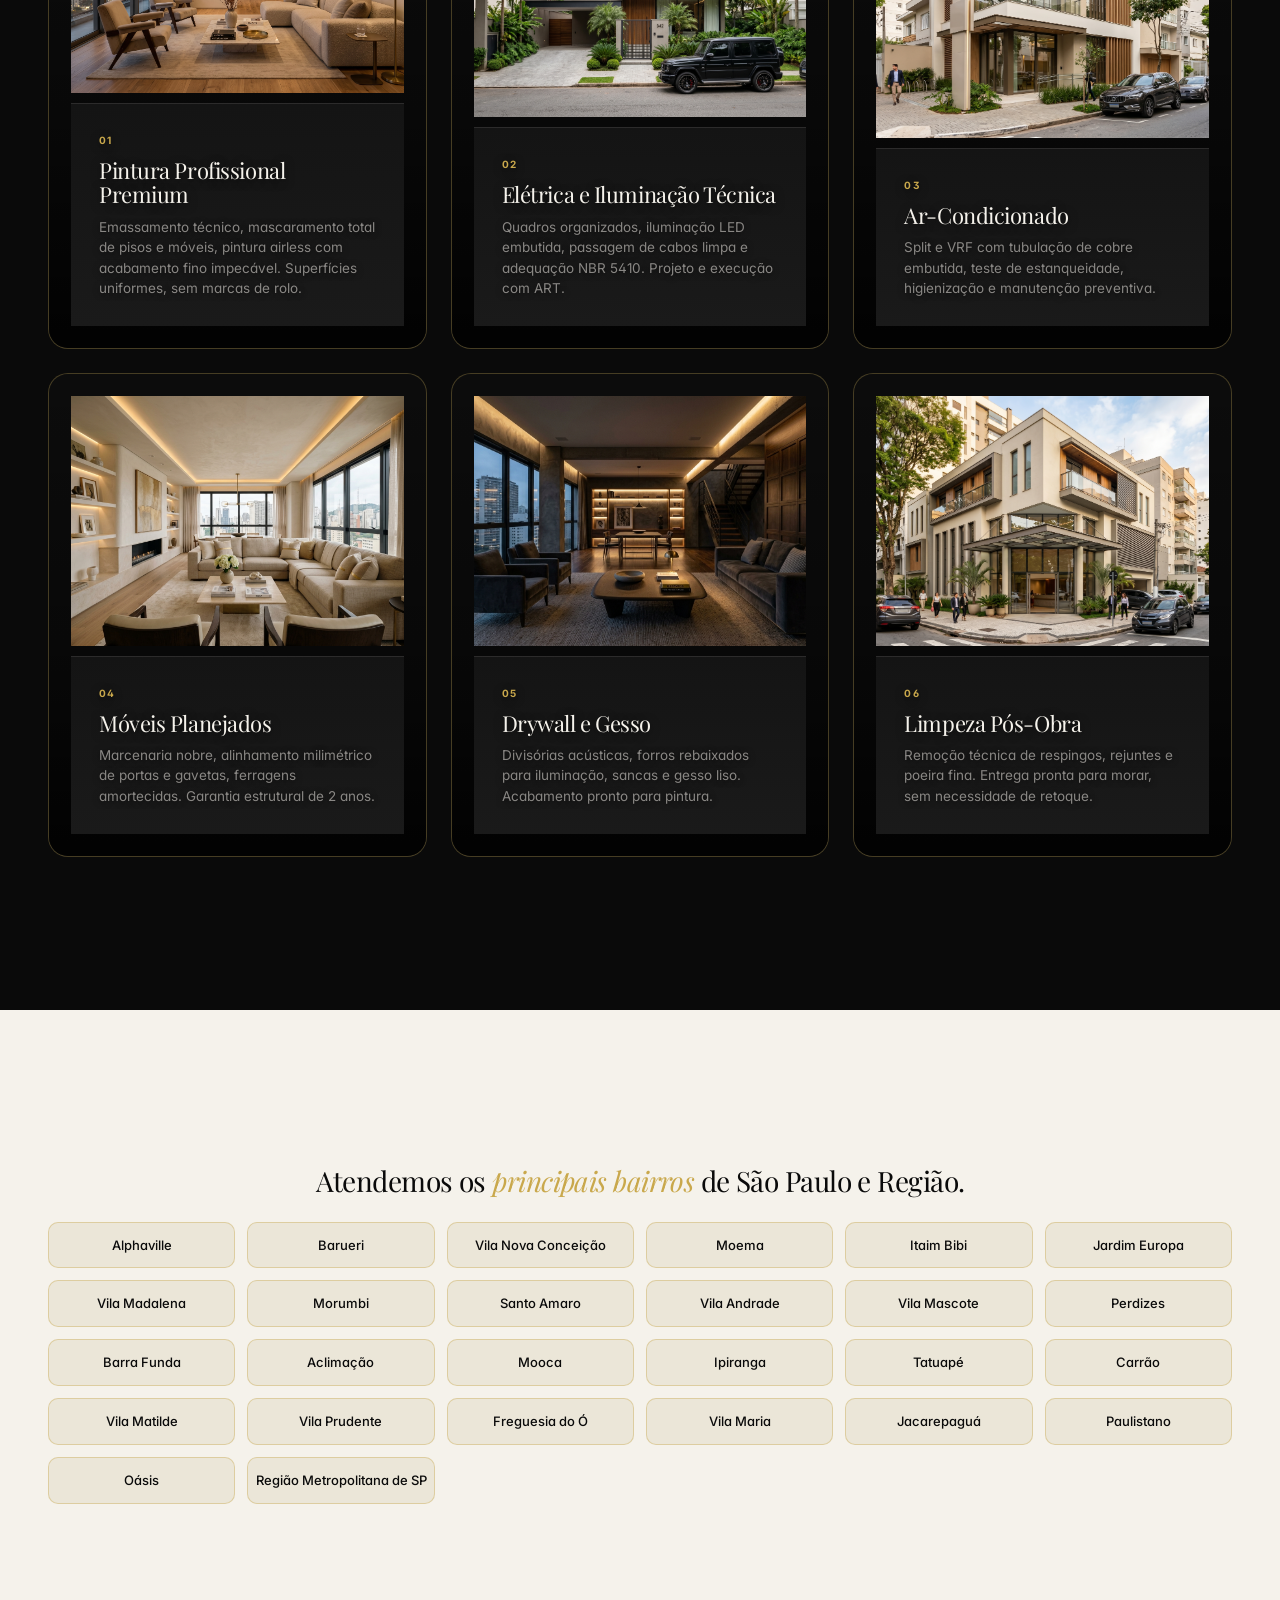
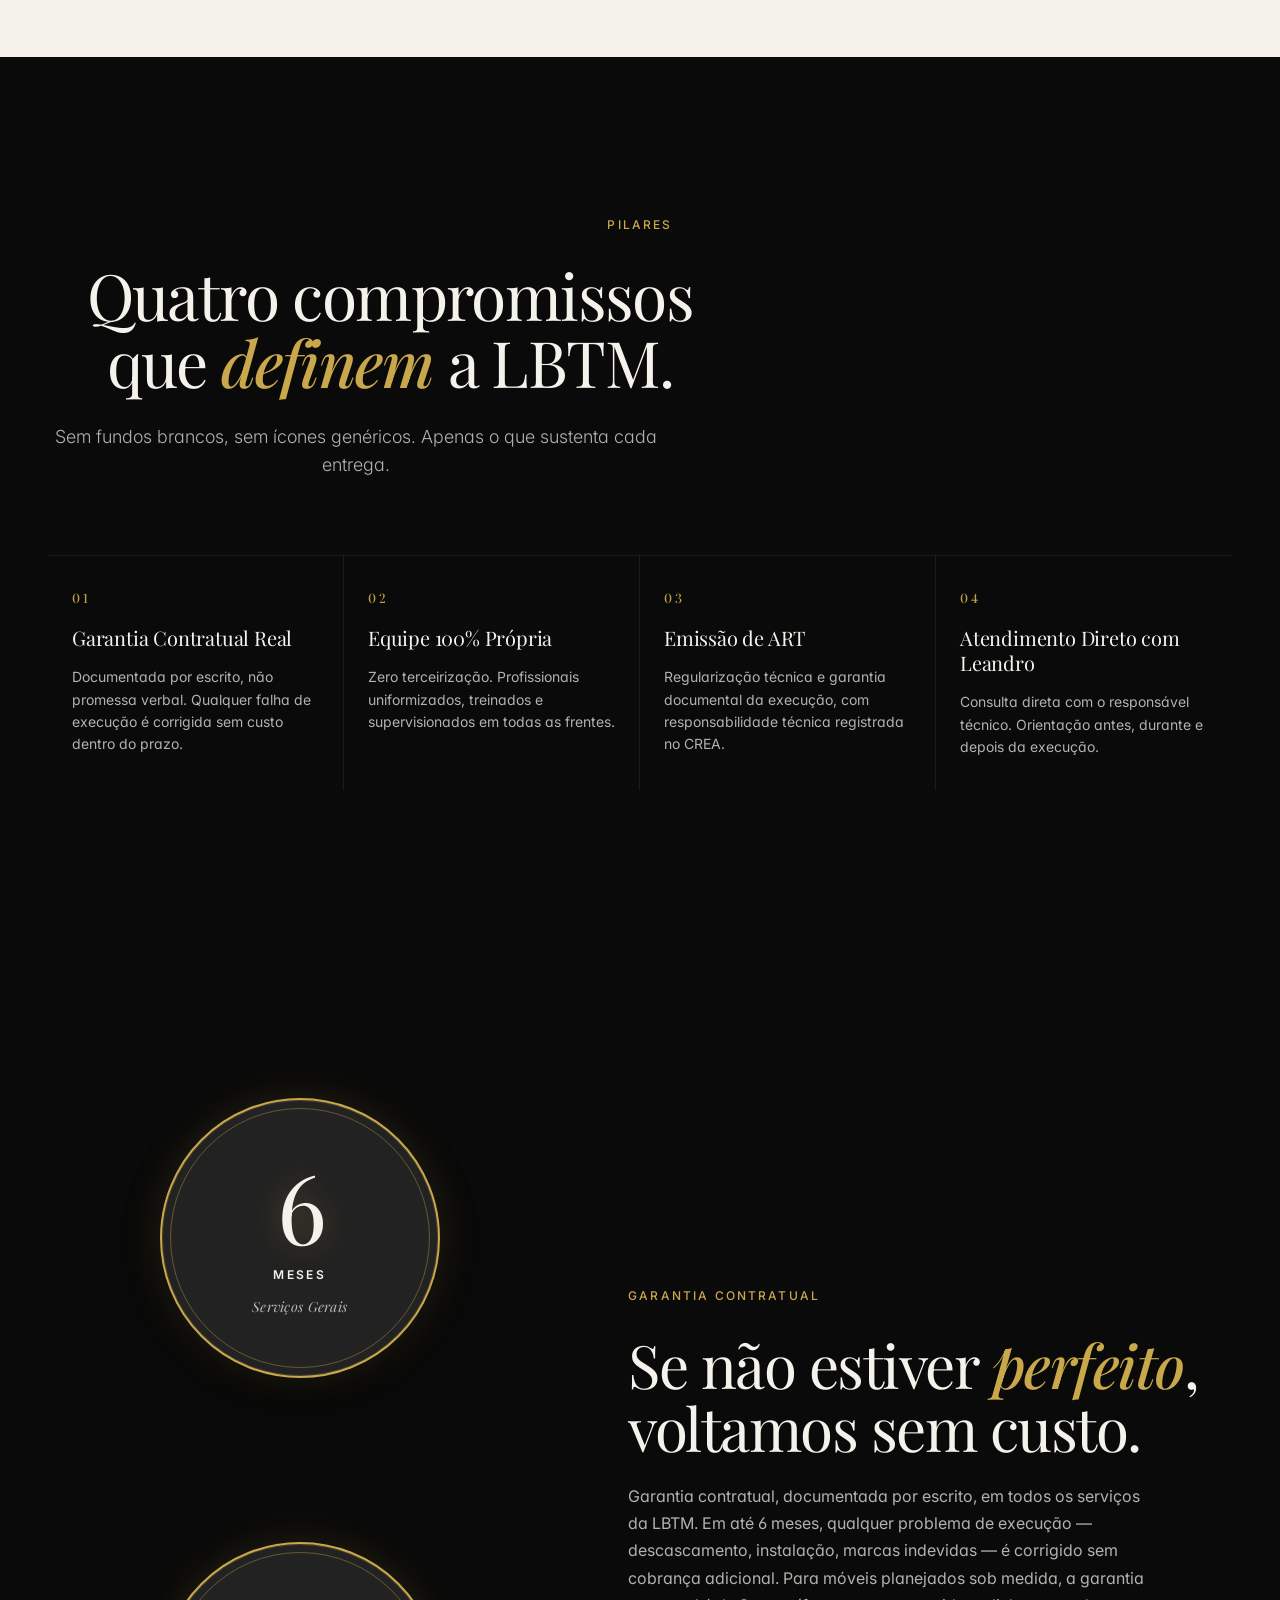
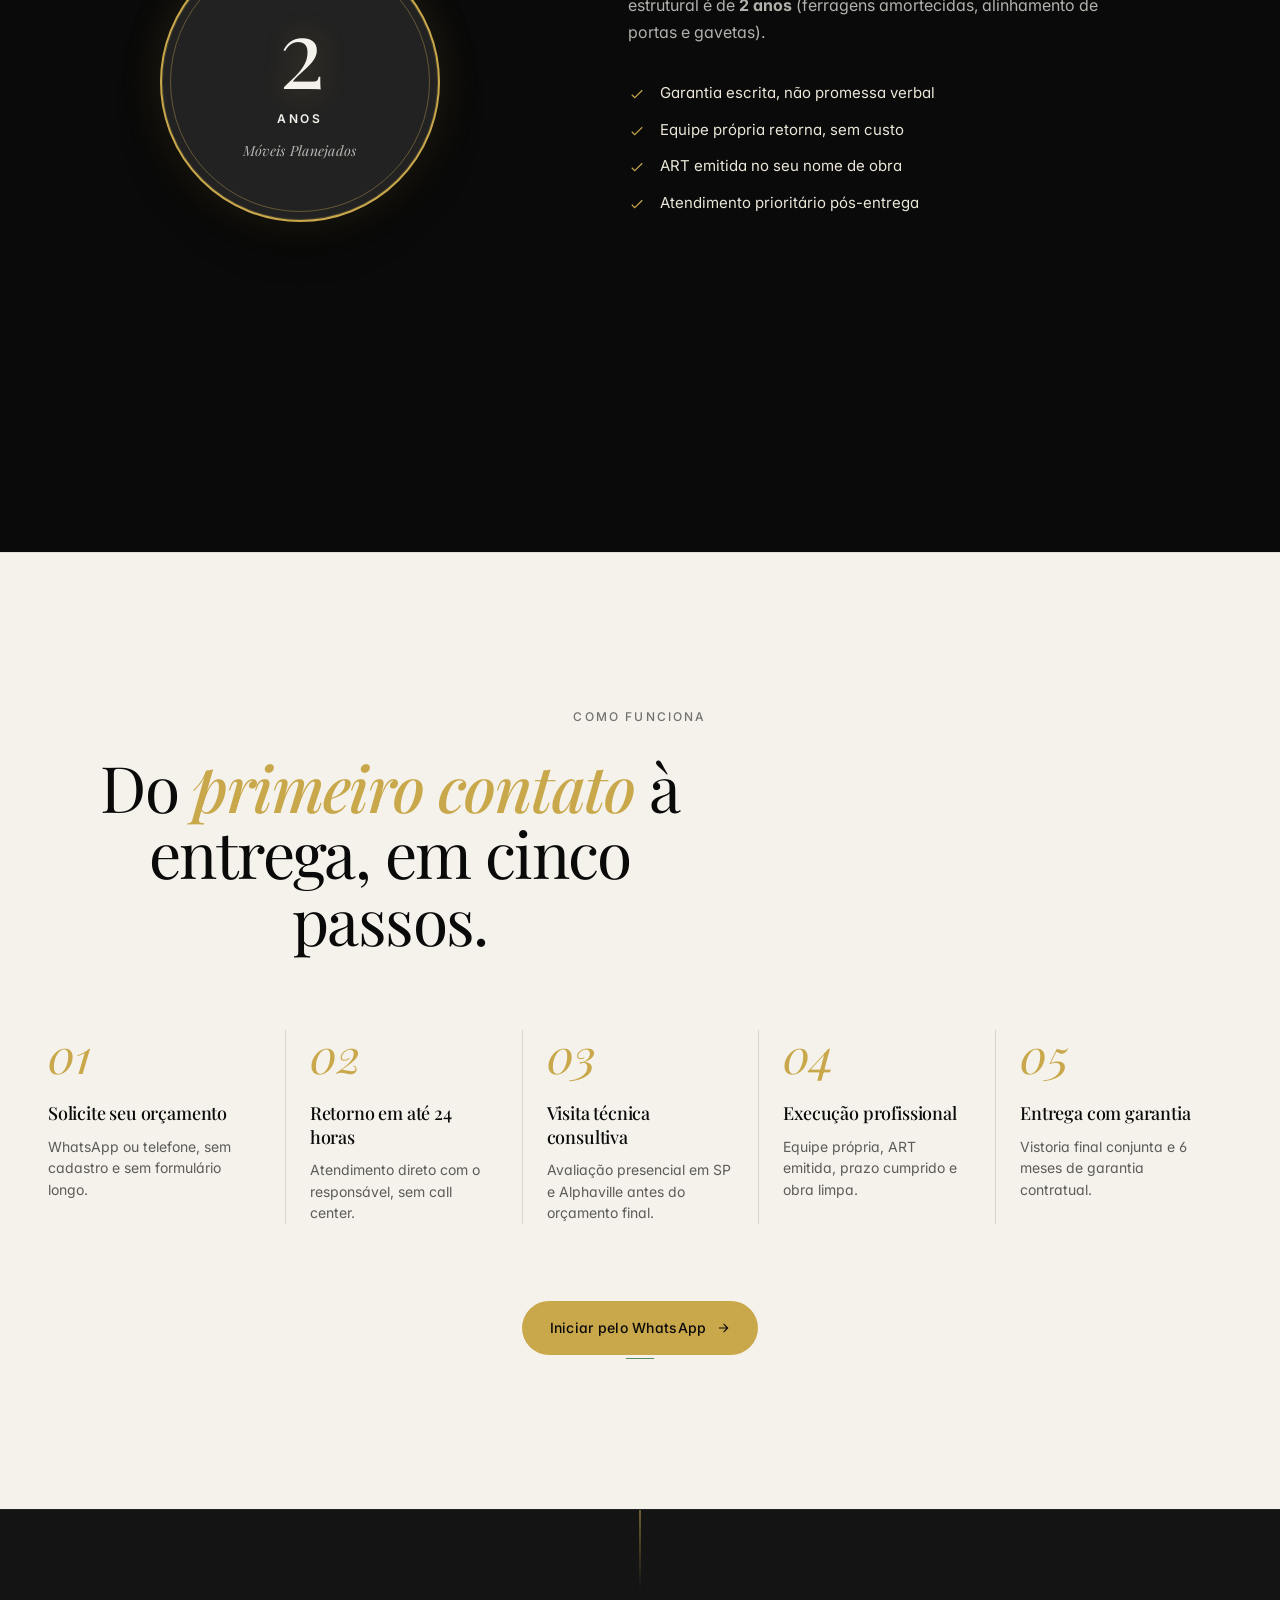
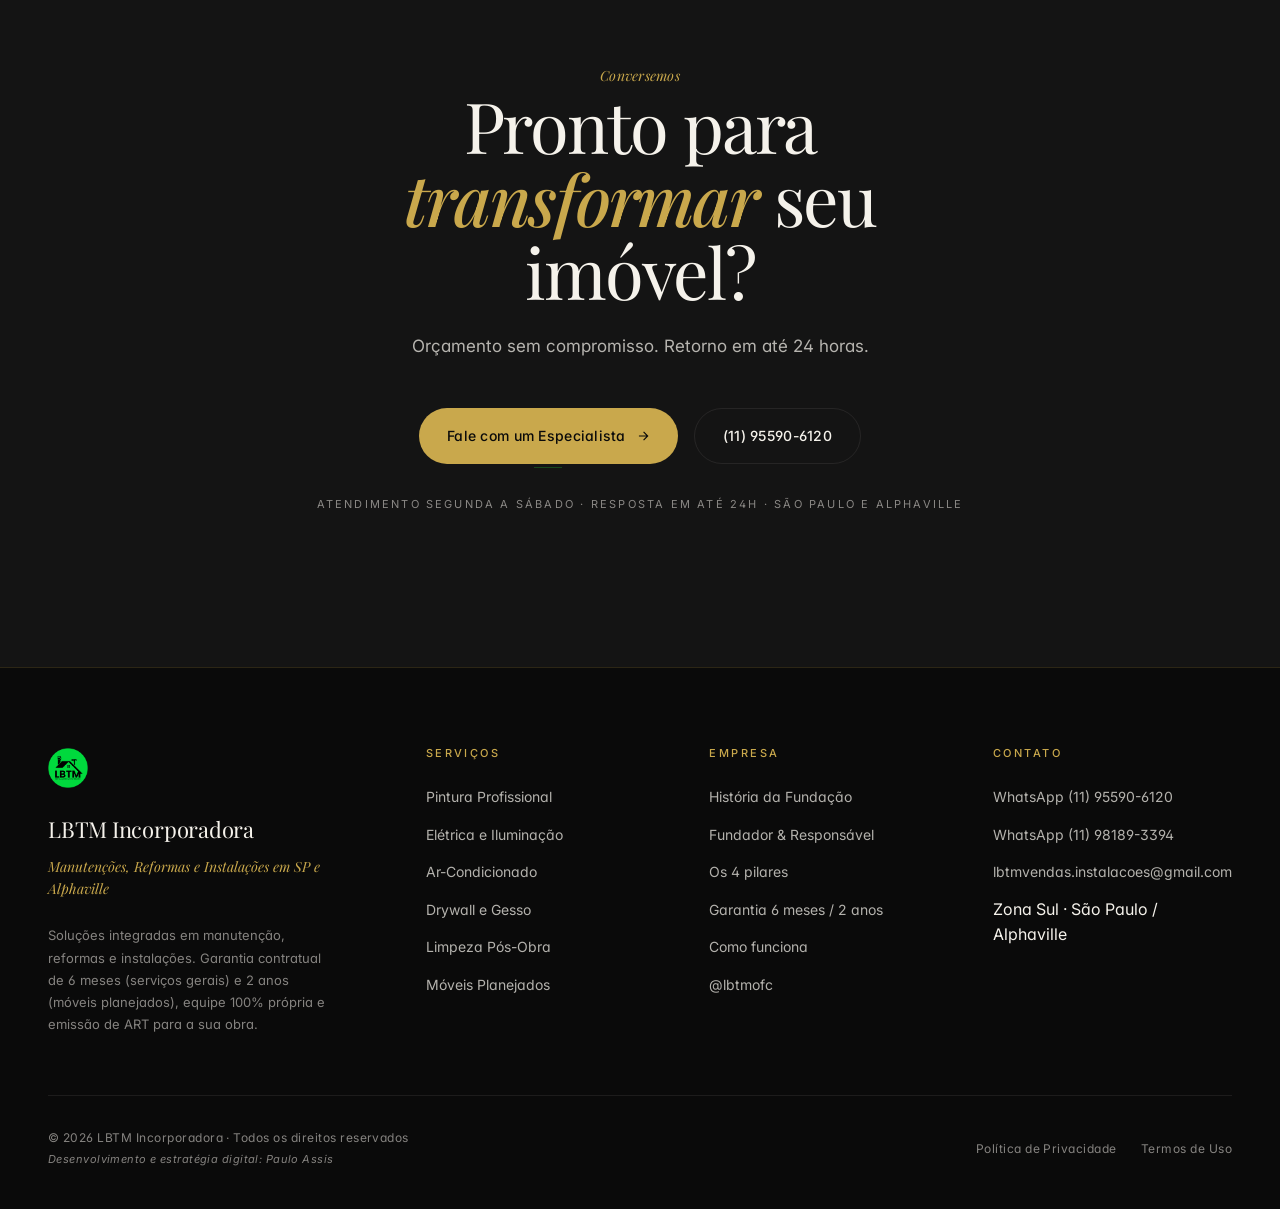
==== commit 7aafebd3: "feat: história da fundação + fundador separado, imagens locais restauradas, 'engenheiro civil' remov" ====
--- a/hub_matriz_lbtm/index.html
+++ b/hub_matriz_lbtm/index.html
@@ -294,7 +294,8 @@
         <span>LBTM</span>
       </a>
       <nav class="nav__menu" aria-label="Navegação principal">
-        <a href="#diferenciais">Diferenciais</a>
+        <a href="#historia">História</a>
+        <a href="#fundador">Fundador</a>
         <a href="#servicos">Serviços</a>
         <a href="#bairros">Bairros</a>
         <a href="#pilares">Pilares</a>
@@ -342,21 +343,42 @@
         </div>
       </section>
 
+<!-- ============================================
+         2. HISTÓRIA DA FUNDAÇÃO — QUEM SOMOS
+         ============================================ -->
+      <section class="historia" id="historia">
+        <div class="container">
+          <div class="historia__grid reveal">
+            <div class="historia__content">
+              <span class="eyebrow">Nossa História</span>
+              <h2 class="section-title">A fundação da <em>LBTM Incorporadora</em>.</h2>
+              <p class="historia__lead">A LBTM nasceu com um propósito claro: reunir em uma única empresa todos os serviços que um imóvel exige — manutenções, reformas e instalações de alto padrão — com responsável técnico presente e compromisso com a qualidade.</p>
+              <p class="historia__text">Hoje a LBTM atende residências e empresas em São Paulo e Alphaville, com equipe própria, processos definidos e o mesmo padrão de entrega do primeiro ao último serviço. Sem improviso. Sem terceirização.</p>
+            </div>
+            <div class="historia__figure">
+              <figure>
+                <img src="assets/landing-pintura/leandro/Leandro%2001.png" alt="Leandro Barbieri, fundador da LBTM Incorporadora" loading="eager">
+              </figure>
+            </div>
+          </div>
+        </div>
+      </section>
+
     <!-- ============================================
-         2. DIFERENCIAIS & AUTORIDADE DO FUNDADOR — 7 COMPROMISSOS + LEANDRO BARBIERI
-         ============================================ -->
-      <section class="diferenciais-fundador" id="diferenciais">
+         3. AUTORIDADE DO FUNDADOR — LEANDRO BARBIERI
+         ============================================ -->
+      <section class="fundador" id="fundador">
         <div class="container">
-          <div class="diferenciais-fundador__grid">
+          <div class="fundador__grid reveal">
             <!-- BLOCO 1: AUTORIDADE DO FUNDADOR -->
-            <div class="fundador-block reveal">
+            <div class="fundador-block">
               <figure class="fundador-block__figure">
                 <img src="assets/landing-pintura/leandro/Leandro%2002.jpeg" alt="Leandro Barbieri, fundador e responsável técnico da LBTM Incorporadora" loading="eager">
               </figure>
               <div class="fundador-block__content">
                 <span class="fundador-block__eyebrow">Fundador & Responsável Técnico</span>
                 <h2 class="fundador-block__name">Leandro <em>Barbieri</em>.</h2>
-                <p class="fundador-block__lead">Engenheiro civil, fundador da LBTM Incorporadora e responsável técnico por cada obra executada. Não delega a supervisão — monitora presencialmente cada etapa, do orçamento à entrega.</p>
+                <p class="fundador-block__lead">Fundador da LBTM Incorporadora e responsável técnico por cada obra executada. Não delega a supervisão — monitora presencialmente cada etapa, do orçamento à entrega.</p>
                 <p class="fundador-block__text">A LBTM nasceu da necessidade de unir excelência técnica de bairros nobres com governança direta. Sem intermediários, sem comissionamento de vendas, sem terceirização. O fundador atende, planeja e fiscaliza.</p>
                 <a href="https://wa.me/5511955906120?text=Ol%C3%A1!%20Quero%20solicitar%20or%C3%A7amento%20com%20o%20respons%C3%A1vel%20t%C3%A9cnico%20Leandro%20Barbieri." class="btn btn--gold fundador-block__cta">
                   Solicitar Orçamento com o Responsável Técnico
@@ -366,7 +388,7 @@
             </div>
 
             <!-- BLOCO 2: PROVA DE VALOR — 7 COMPROMISSOS -->
-            <div class="compromissos-block reveal">
+            <div class="compromissos-block">
               <div class="compromissos-block__head">
                 <span class="eyebrow">Nossa Prova de Valor</span>
                 <h3 class="compromissos-block__title">Sete compromissos <em>inquebrantáveis</em> em cada obra.</h3>
@@ -439,7 +461,7 @@
           </div>
           <div class="services__grid">
             <a class="service-card reveal" href="pintura/" aria-label="Pintura Profissional Premium">
-              <div class="service-card__image" style="background-image:url('https://images.unsplash.com/photo-1589939705384-5185137a7f0f?w=800&q=80');"></div>
+              <div class="service-card__image" style="background-image:url('assets/images/card-pintura.jpg');"></div>
               <div class="service-card__content">
                 <span class="service-card__num">01</span>
                 <h3 class="service-card__title">Pintura Profissional Premium</h3>
@@ -447,7 +469,7 @@
               </div>
             </a>
             <a class="service-card reveal" href="eletrica/" aria-label="Elétrica e Iluminação Técnica">
-              <div class="service-card__image" style="background-image:url('https://images.unsplash.com/photo-1558002038-1055907df827?w=800&q=80');"></div>
+              <div class="service-card__image" style="background-image:url('assets/images/card-eletrica.webp');"></div>
               <div class="service-card__content">
                 <span class="service-card__num">02</span>
                 <h3 class="service-card__title">Elétrica e Iluminação Técnica</h3>
@@ -455,7 +477,7 @@
               </div>
             </a>
             <a class="service-card reveal" href="ar-condicionado/" aria-label="Ar-Condicionado">
-              <div class="service-card__image" style="background-image:url('https://images.unsplash.com/photo-1631815589996-3b5c1e4d7b5a?w=800&q=80');"></div>
+              <div class="service-card__image" style="background-image:url('assets/images/card-ar.webp');"></div>
               <div class="service-card__content">
                 <span class="service-card__num">03</span>
                 <h3 class="service-card__title">Ar-Condicionado</h3>
@@ -463,7 +485,7 @@
               </div>
             </a>
             <a class="service-card reveal" href="moveis-planejados/" aria-label="Móveis Planejados Sob Medida">
-              <div class="service-card__image" style="background-image:url('https://images.unsplash.com/photo-1556909114-f6e7ad7d3136?w=800&q=80');"></div>
+              <div class="service-card__image" style="background-image:url('assets/images/card-moveis.jpg');"></div>
               <div class="service-card__content">
                 <span class="service-card__num">04</span>
                 <h3 class="service-card__title">Móveis Planejados</h3>
@@ -471,7 +493,7 @@
               </div>
             </a>
             <a class="service-card reveal" href="drywall-gesso/" aria-label="Drywall, Forros e Gesso">
-              <div class="service-card__image" style="background-image:url('https://images.unsplash.com/photo-1564013799919-ab600027ffc6?w=800&q=80');"></div>
+              <div class="service-card__image" style="background-image:url('assets/images/card-drywall.jpg');"></div>
               <div class="service-card__content">
                 <span class="service-card__num">05</span>
                 <h3 class="service-card__title">Drywall e Gesso</h3>
@@ -479,7 +501,7 @@
               </div>
             </a>
             <a class="service-card reveal" href="limpeza-pos-obra/" aria-label="Limpeza Pós-Obra">
-              <div class="service-card__image" style="background-image:url('https://images.unsplash.com/photo-1581578731548-c64695cc6952?w=800&q=80');"></div>
+              <div class="service-card__image" style="background-image:url('assets/images/card-limpeza.webp');"></div>
               <div class="service-card__content">
                 <span class="service-card__num">06</span>
                 <h3 class="service-card__title">Limpeza Pós-Obra</h3>
@@ -702,7 +724,8 @@
         <div class="footer__col">
           <h4>Empresa</h4>
           <ul>
-            <li><a href="#diferenciais">Diferenciais & Fundador</a></li>
+            <li><a href="#historia">História da Fundação</a></li>
+            <li><a href="#fundador">Fundador & Responsável</a></li>
             <li><a href="#pilares">Os 4 pilares</a></li>
             <li><a href="#garantia">Garantia 6 meses / 2 anos</a></li>
             <li><a href="#processo">Como funciona</a></li>
--- a/hub_matriz_lbtm/css/style.css
+++ b/hub_matriz_lbtm/css/style.css
@@ -2452,7 +2452,7 @@
 
 /* RESPONSIVO */
 @media (max-width: 1024px) {
-  .diferenciais-fundador__grid {
+  .fundador__grid {
     grid-template-columns: 1fr;
     gap: clamp(48px, 6vw, 64px);
   }
@@ -2493,7 +2493,294 @@
 }
 
 /* =============================================================
-   ANIMAÇÕES DE REVEAL
+   HISTÓRIA DA FUNDAÇÃO
+   ============================================================= */
+.historia {
+  padding: var(--section-py) 0;
+  background: var(--noir);
+}
+.historia__grid {
+  display: grid;
+  grid-template-columns: 1.15fr 1fr;
+  gap: clamp(40px, 6vw, 80px);
+  align-items: center;
+}
+.historia__content {
+  max-width: 60ch;
+}
+.historia__lead {
+  font-family: var(--serif);
+  font-size: clamp(20px, 2.2vw, 26px);
+  font-style: italic;
+  font-weight: 300;
+  line-height: 1.4;
+  color: var(--gold);
+  border-left: 2px solid var(--gold);
+  padding: 8px 0 8px 20px;
+  margin: 0 0 16px;
+  max-width: 50ch;
+}
+.historia__text {
+  font-size: 15px;
+  line-height: 1.7;
+  color: var(--cream-3);
+  margin: 0;
+  max-width: 56ch;
+}
+.historia__figure {
+  margin: 0;
+  line-height: 0;
+}
+.historia__figure img {
+  display: block;
+  width: 100%;
+  height: auto;
+  aspect-ratio: 3/4;
+  object-fit: cover;
+  border-radius: 4px;
+  box-shadow: 0 24px 48px rgba(0,0,0,0.4);
+}
+
+/* =============================================================
+   AUTORIDADE DO FUNDADOR — LEANDRO BARBIERI
+   ============================================================= */
+.fundador {
+  padding: var(--section-py) 0;
+  background: var(--noir);
+}
+.fundador__grid {
+  display: grid;
+  grid-template-columns: 1.15fr 1fr;
+  gap: clamp(40px, 6vw, 80px);
+  align-items: start;
+}
+
+/* BLOCO 1: AUTORIDADE DO FUNDADOR */
+.fundador-block {
+  display: grid;
+  grid-template-columns: 280px 1fr;
+  gap: clamp(32px, 4vw, 48px);
+  align-items: start;
+}
+.fundador-block__figure {
+  margin: 0;
+  line-height: 0;
+  flex-shrink: 0;
+}
+.fundador-block__figure img {
+  display: block;
+  width: 100%;
+  height: auto;
+  aspect-ratio: 3/4;
+  object-fit: cover;
+  border-radius: 4px;
+  box-shadow: 0 24px 48px rgba(0,0,0,0.4);
+}
+.fundador-block__content {
+  display: flex;
+  flex-direction: column;
+  gap: 16px;
+  padding-top: 8px;
+}
+.fundador-block__eyebrow {
+  font-family: var(--sans);
+  font-size: 11px;
+  font-weight: 500;
+  letter-spacing: 0.24em;
+  text-transform: uppercase;
+  color: var(--gold);
+}
+.fundador-block__name {
+  font-family: var(--serif);
+  font-size: clamp(32px, 4vw, 48px);
+  font-weight: 400;
+  line-height: 1.05;
+  color: var(--cream);
+  letter-spacing: -0.02em;
+  margin: 0;
+}
+.fundador-block__name em {
+  font-style: italic;
+  color: var(--gold);
+  font-weight: 500;
+}
+.fundador-block__lead {
+  font-family: var(--serif);
+  font-size: clamp(20px, 2.2vw, 26px);
+  font-style: italic;
+  font-weight: 300;
+  line-height: 1.4;
+  color: var(--gold);
+  border-left: 2px solid var(--gold);
+  padding: 8px 0 8px 20px;
+  margin: 0;
+  max-width: 50ch;
+}
+.fundador-block__text {
+  font-size: 15px;
+  line-height: 1.7;
+  color: var(--cream-3);
+  margin: 0;
+  max-width: 56ch;
+}
+.fundador-block__cta {
+  display: inline-flex;
+  align-items: center;
+  gap: 10px;
+  margin-top: 8px;
+  font-family: var(--sans);
+  font-size: 14px;
+  font-weight: 600;
+  letter-spacing: 0.02em;
+  color: var(--noir);
+  background: linear-gradient(135deg, var(--gold), var(--gold-2));
+  padding: 16px 28px;
+  border-radius: 999px;
+  transition: transform 0.3s var(--ease), box-shadow 0.3s var(--ease);
+  width: fit-content;
+}
+.fundador-block__cta:hover {
+  transform: translateY(-2px);
+  box-shadow: 0 12px 32px rgba(201, 168, 76, 0.4);
+}
+
+/* BLOCO 2: 7 COMPROMISSOS */
+.compromissos-block {
+  background: var(--noir-2);
+  border: 1px solid var(--hairline-light);
+  border-radius: 4px;
+  padding: clamp(32px, 4vw, 48px);
+  height: fit-content;
+}
+.compromissos-block__head {
+  margin-bottom: clamp(24px, 3vw, 36px);
+  padding-bottom: 20px;
+  border-bottom: 1px solid var(--hairline-light);
+}
+.compromissos-block__title {
+  font-family: var(--serif);
+  font-size: clamp(24px, 3vw, 32px);
+  font-weight: 400;
+  line-height: 1.2;
+  color: var(--cream);
+  letter-spacing: -0.01em;
+  margin: 0;
+}
+.compromissos-block__title em {
+  font-style: italic;
+  color: var(--gold);
+}
+.compromissos-list {
+  display: flex;
+  flex-direction: column;
+  gap: 16px;
+  margin: 0;
+  padding: 0;
+  list-style: none;
+}
+.compromisso {
+  display: flex;
+  gap: 16px;
+  padding: 20px;
+  background: var(--surface);
+  border: 1px solid var(--hairline-light);
+  border-radius: 4px;
+  transition: border-color 0.3s var(--ease), box-shadow 0.3s var(--ease);
+}
+.compromisso:hover {
+  border-color: rgba(201, 168, 76, 0.3);
+  box-shadow: 0 8px 24px rgba(0,0,0,0.2);
+}
+.compromisso__num {
+  font-family: var(--serif);
+  font-size: 13px;
+  font-weight: 500;
+  font-style: normal;
+  font-feature-settings: "tnum", "lnum";
+  color: var(--gold);
+  letter-spacing: 0.22em;
+  text-transform: uppercase;
+  flex-shrink: 0;
+  margin-top: 4px;
+  opacity: 0.95;
+}
+.compromisso__content {
+  flex: 1;
+  display: flex;
+  flex-direction: column;
+  gap: 6px;
+}
+.compromisso__title {
+  font-family: var(--serif);
+  font-size: 18px;
+  font-weight: 400;
+  line-height: 1.25;
+  color: var(--cream);
+  letter-spacing: -0.01em;
+  margin: 0;
+}
+.compromisso__text {
+  font-size: 14px;
+  line-height: 1.6;
+  color: var(--cream-3);
+  margin: 0;
+}
+
+/* RESPONSIVO HISTÓRIA & FUNDADOR */
+@media (max-width: 1024px) {
+  .historia__grid,
+  .fundador__grid {
+    grid-template-columns: 1fr;
+    gap: clamp(48px, 6vw, 64px);
+  }
+  .fundador-block {
+    grid-template-columns: 220px 1fr;
+    gap: 24px;
+  }
+  .historia__figure {
+    max-width: 320px;
+    margin: 0 auto;
+  }
+}
+@media (max-width: 768px) {
+  .fundador-block {
+    grid-template-columns: 1fr;
+    text-align: center;
+  }
+  .fundador-block__figure {
+    max-width: 280px;
+    margin: 0 auto;
+  }
+  .fundador-block__lead {
+    border-left: none;
+    border-top: 2px solid var(--gold);
+    padding: 16px 0 0 0;
+    max-width: 100%;
+  }
+  .fundador-block__cta {
+    margin-left: auto;
+    margin-right: auto;
+  }
+  .compromissos-block {
+    padding: 24px;
+  }
+  .compromisso {
+    flex-direction: column;
+    gap: 8px;
+  }
+  .compromisso__num {
+    margin-top: 0;
+  }
+  .historia__lead {
+    border-left: none;
+    border-top: 2px solid var(--gold);
+    padding: 16px 0 0 0;
+    max-width: 100%;
+  }
+}
+
+/* =============================================================
+   ANIMAÇÕES DE REVEIL
    Fallbacks em camadas:
    1. Sem JS (html.no-js) → sempre visível
    2. prefers-reduced-motion → sempre visível
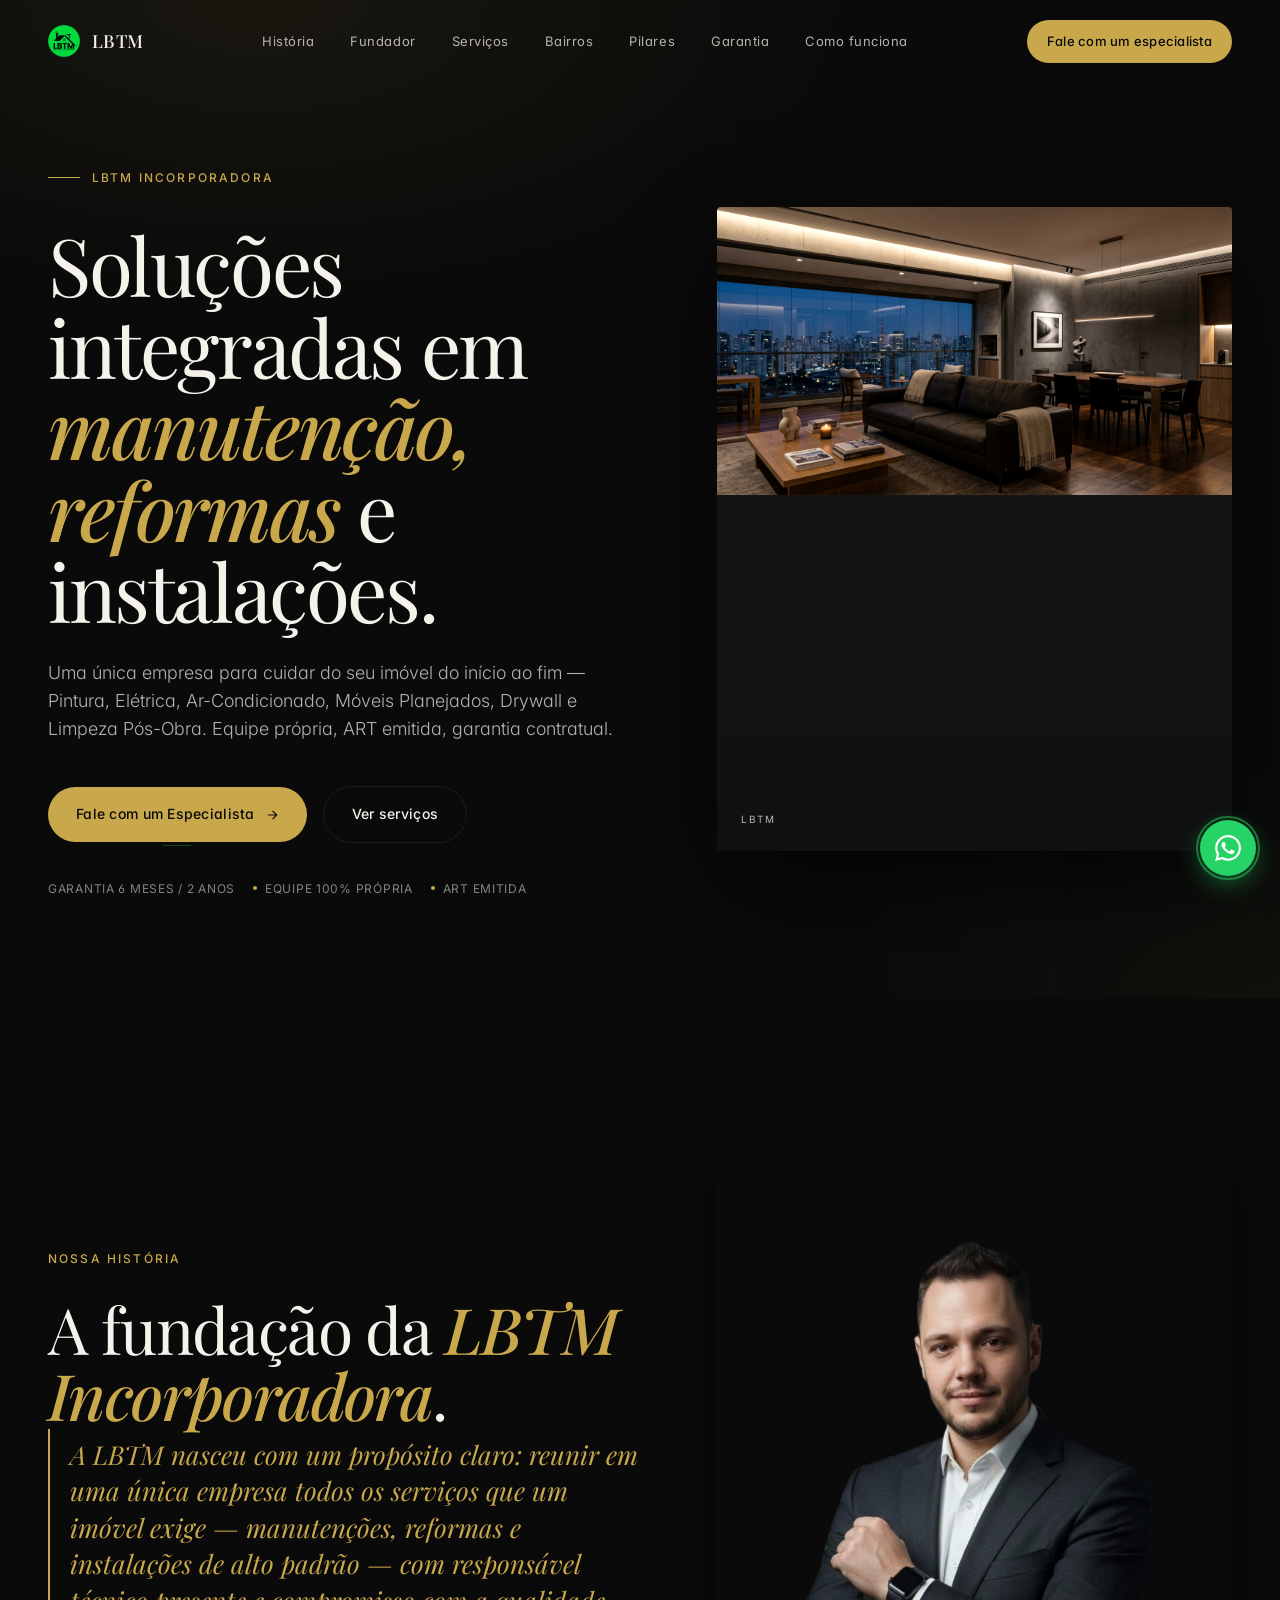
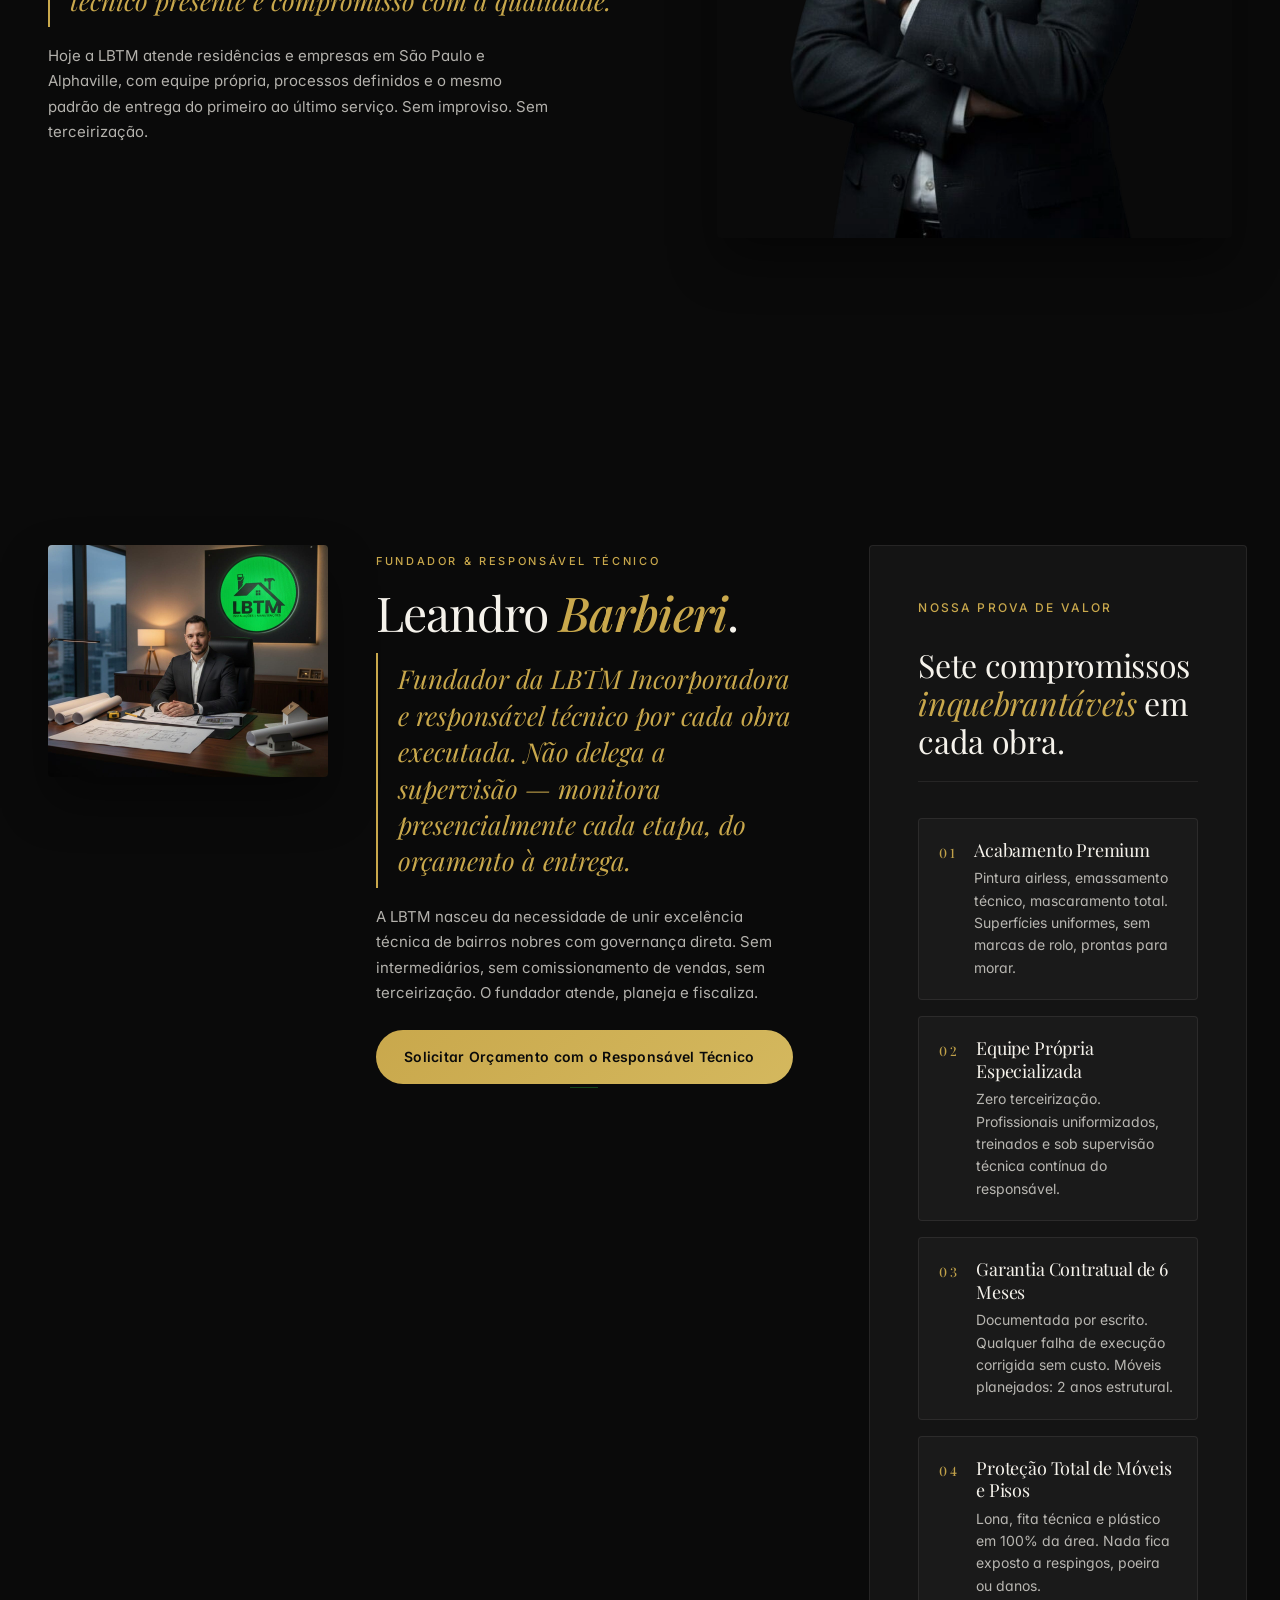
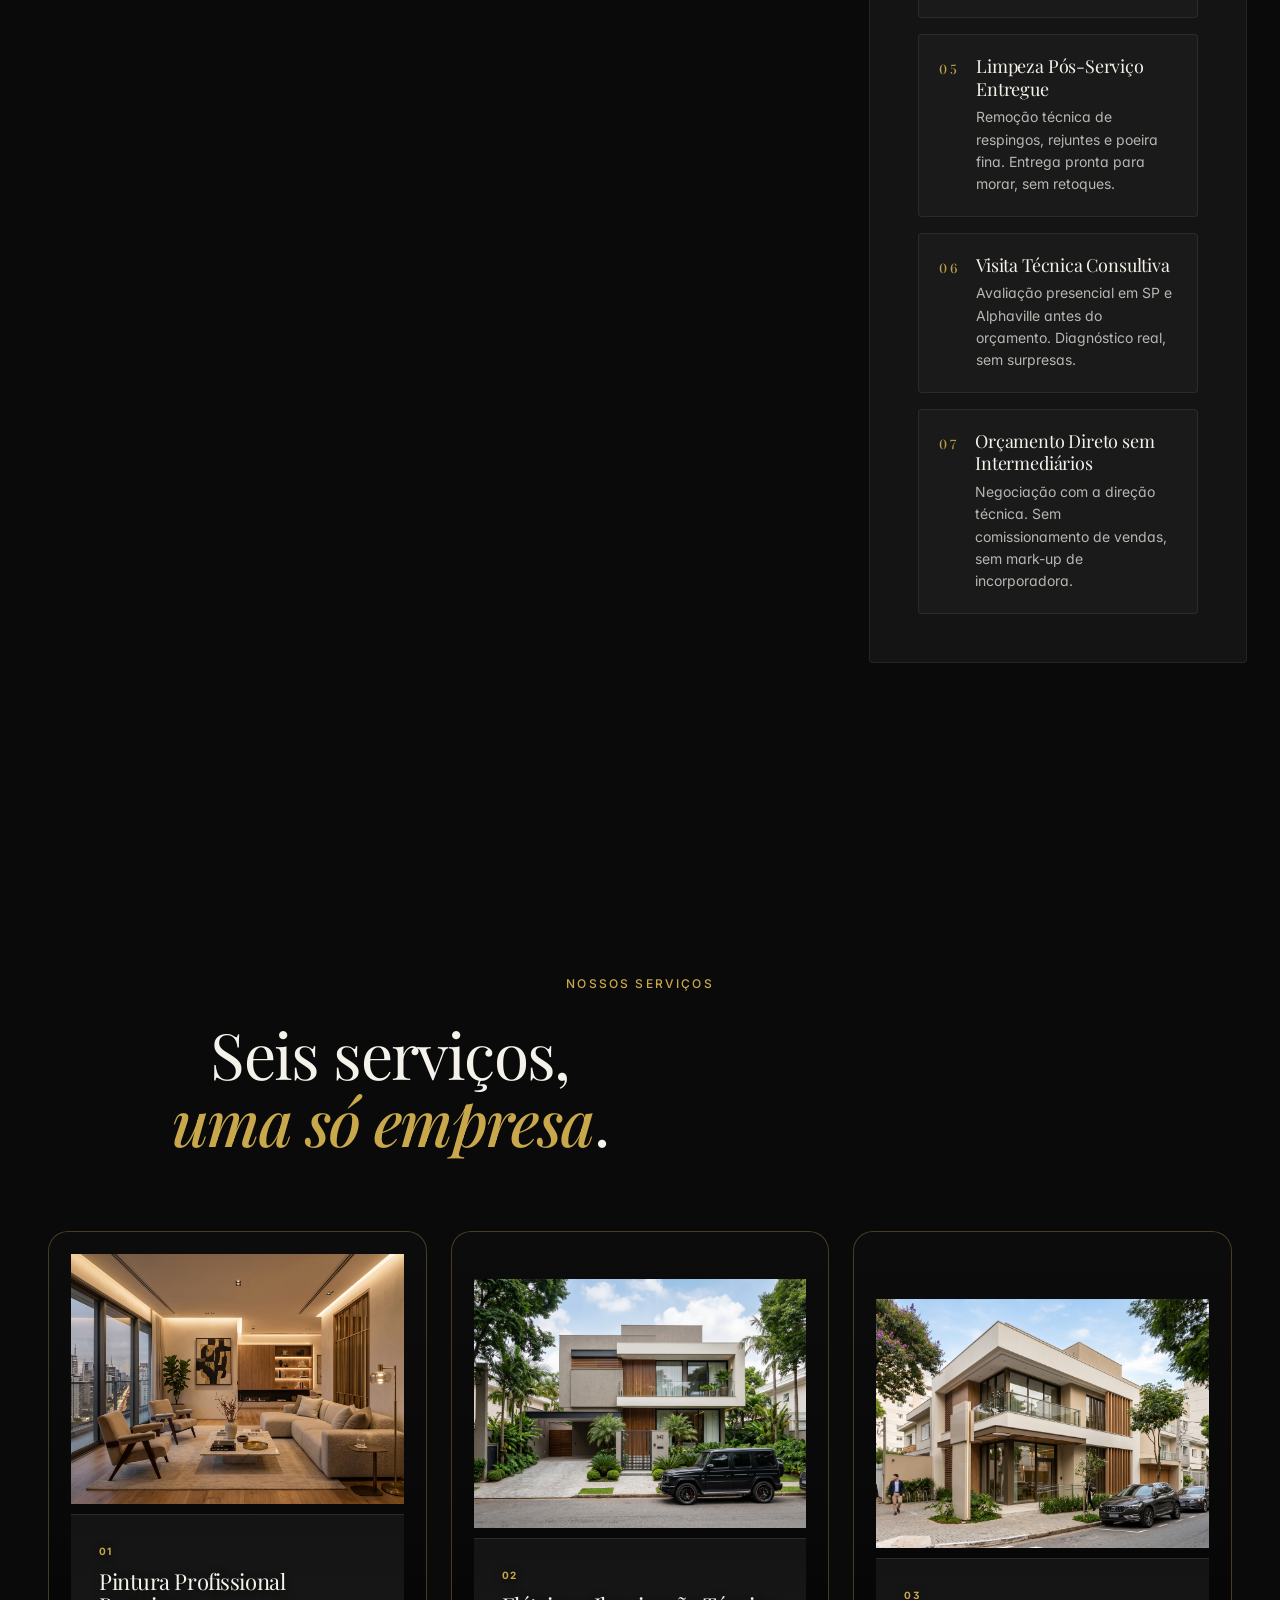
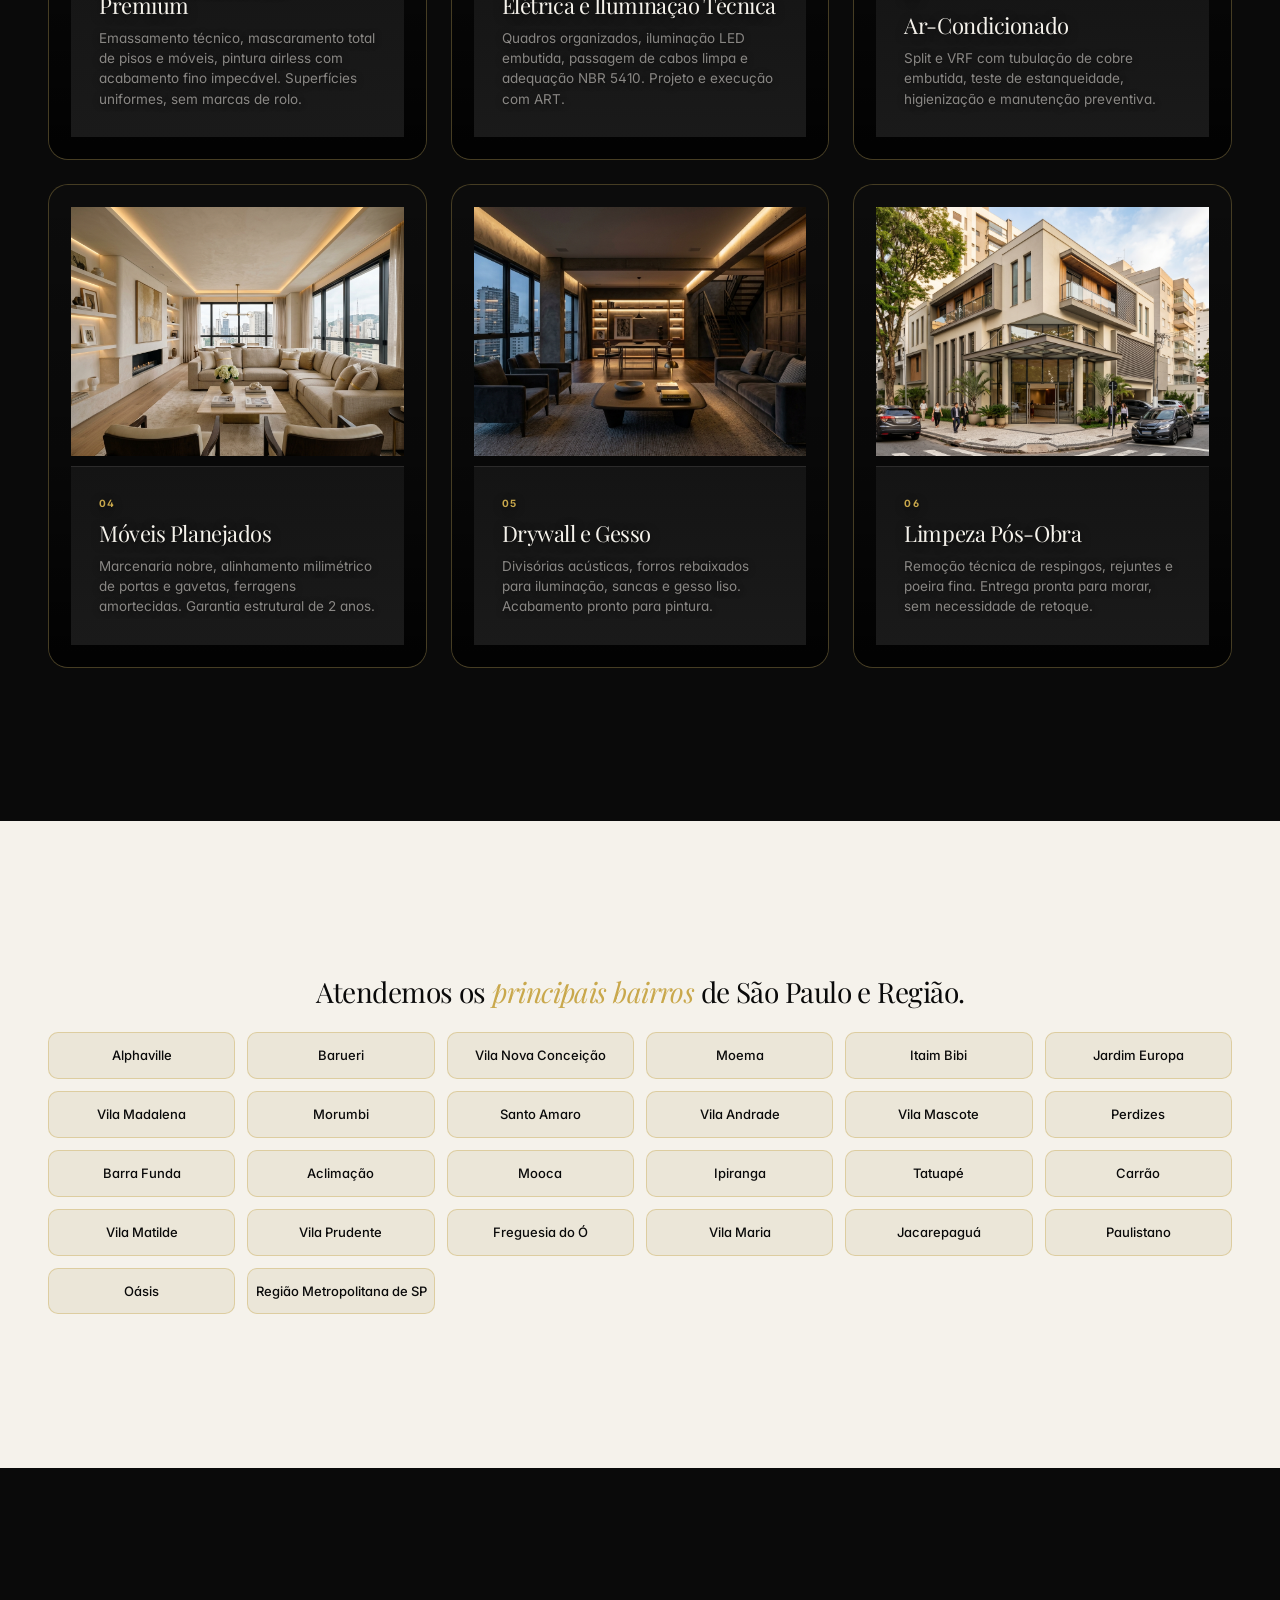
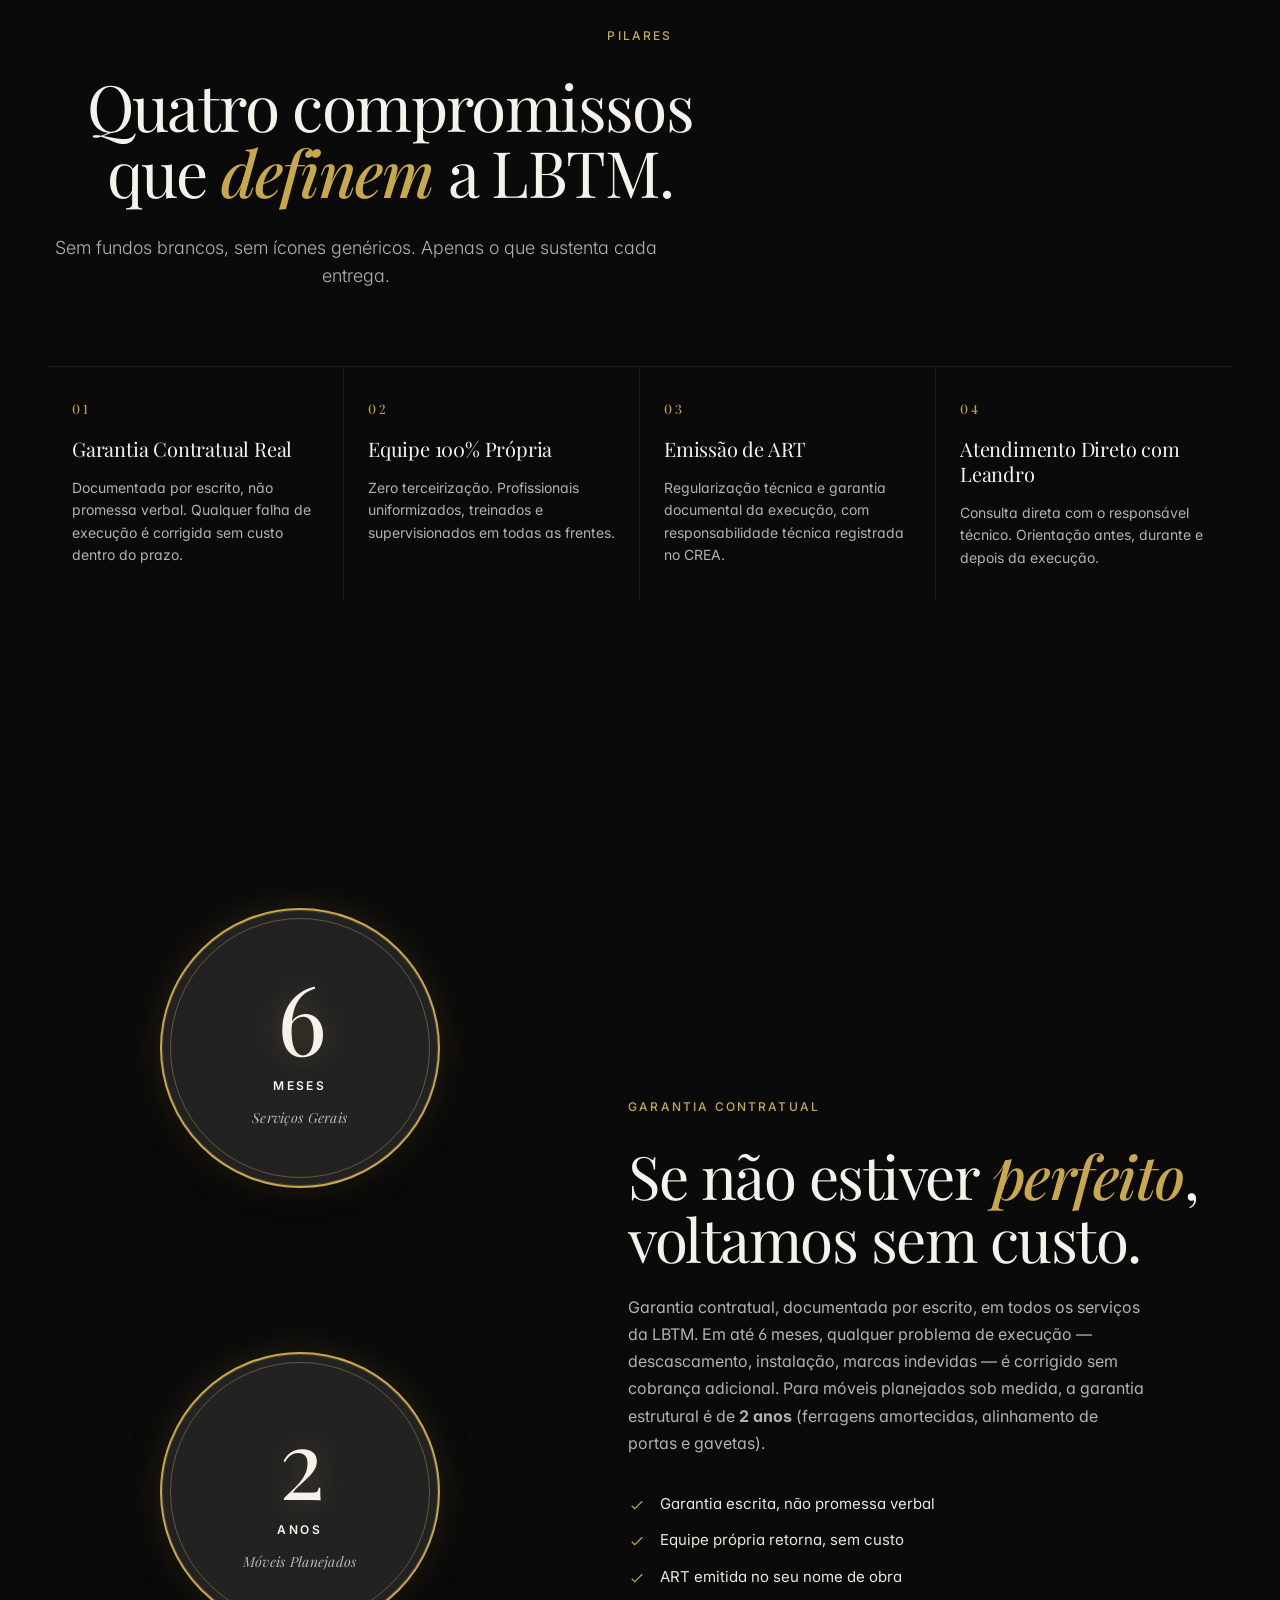
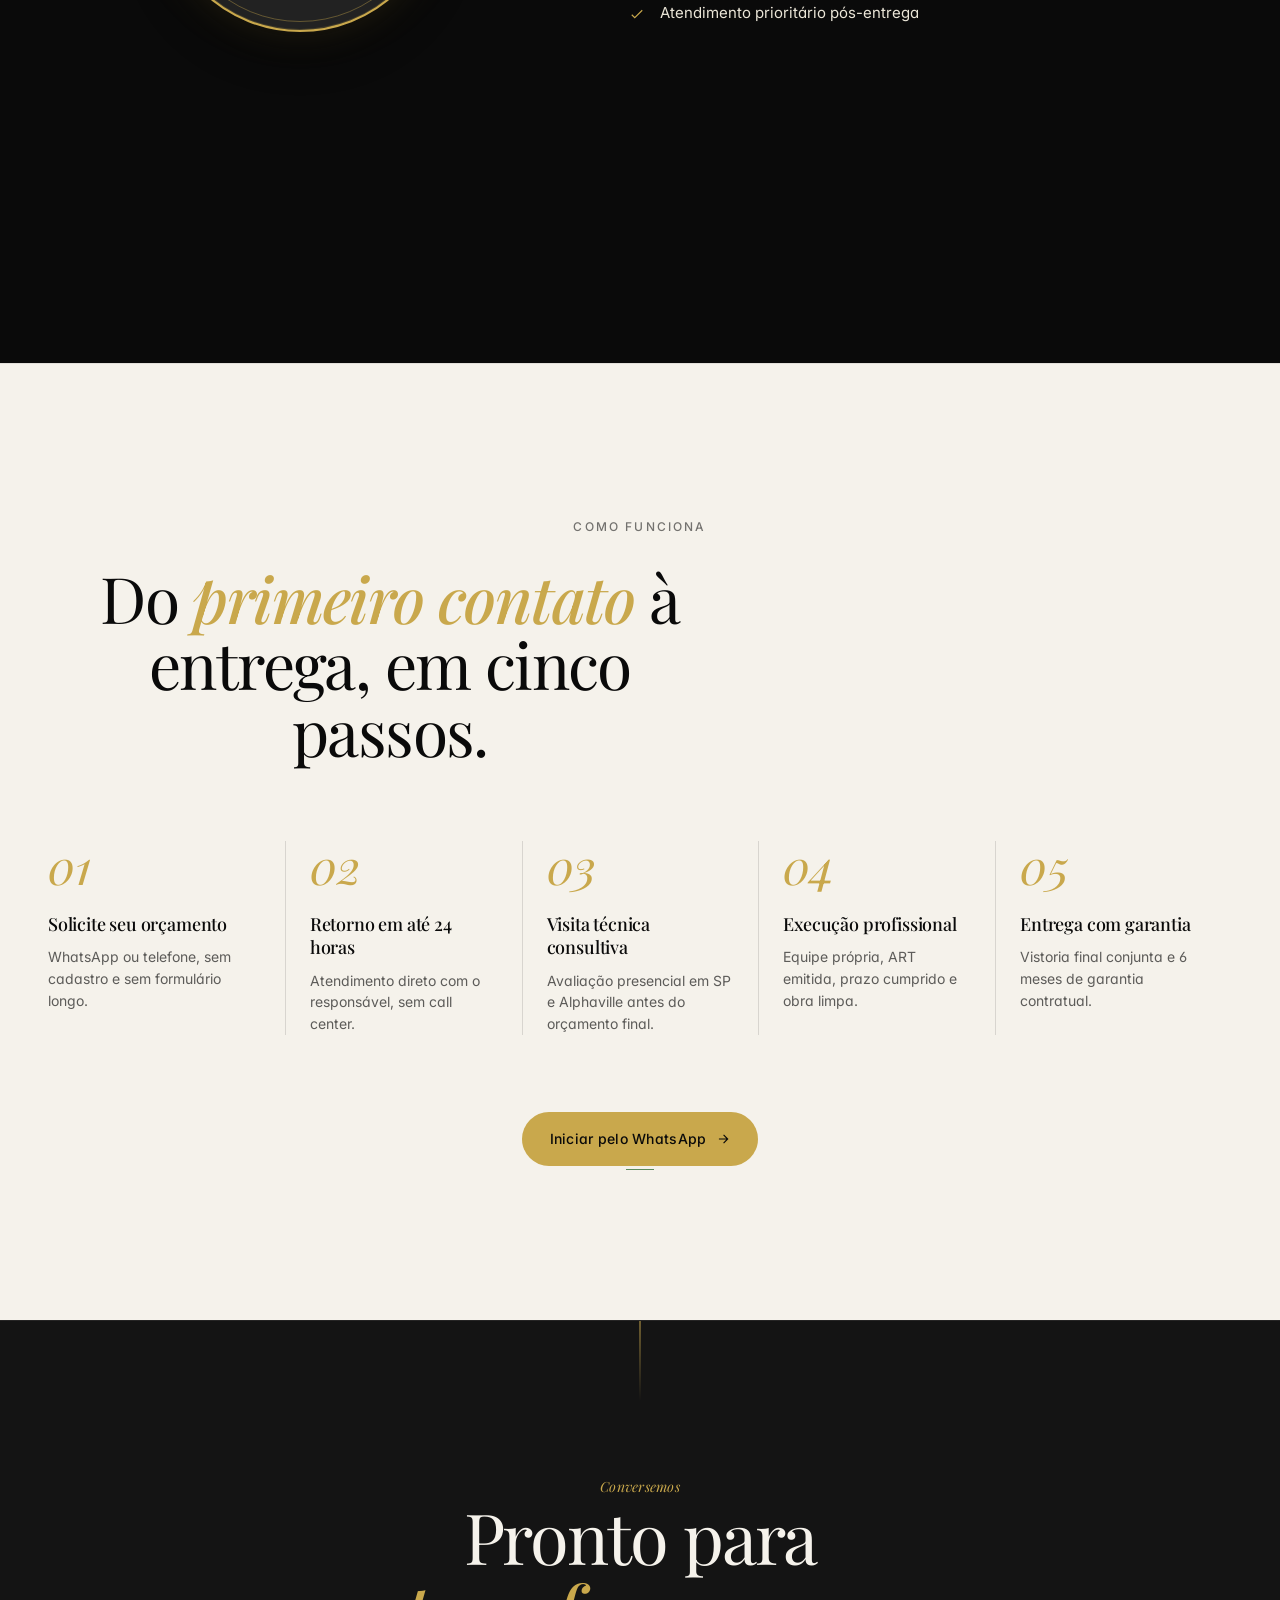
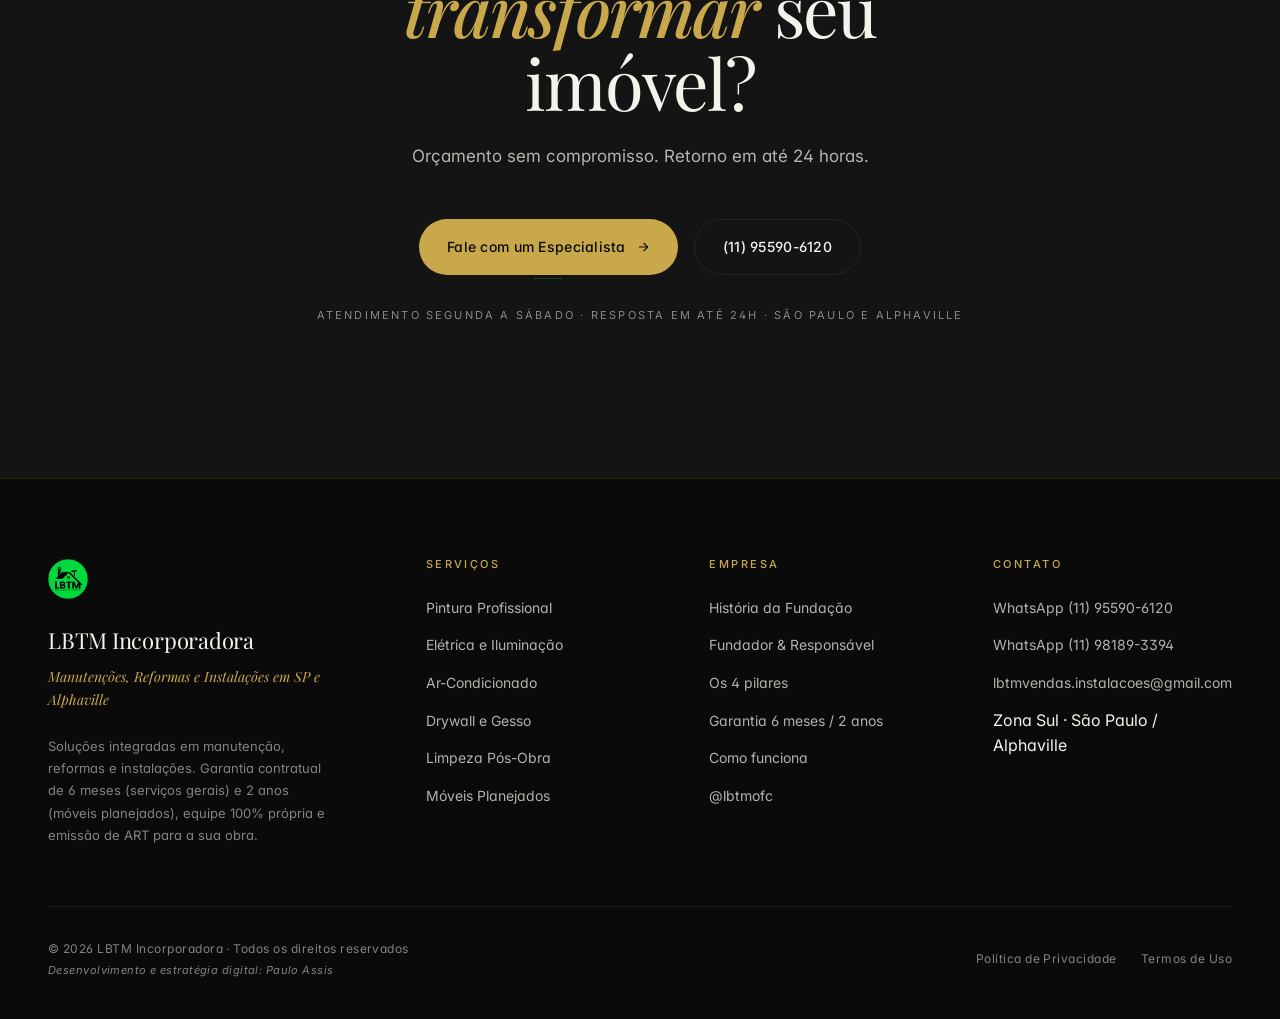
==== commit 22010e1f: "fix: 4 visual corrections - remove instruction text, fix title break, grid for 7 compromissos, fix f" ====
--- a/hub_matriz_lbtm/index.html
+++ b/hub_matriz_lbtm/index.html
@@ -456,8 +456,7 @@
         <div class="container">
           <div class="services__head reveal">
             <span class="eyebrow">Nossos Serviços</span>
-            <h2 class="section-title">Seis serviços, <em>uma só empresa</em>.</h2>
-            <p class="section-lead">Foto em alta definição no topo. Título e descrição técnica no bloco escuro abaixo — sem sobreposição.</p>
+            <h2 class="section-title">Seis serviços,<br><em>uma só empresa</em>.</h2>
           </div>
           <div class="services__grid">
             <a class="service-card reveal" href="pintura/" aria-label="Pintura Profissional Premium">
--- a/hub_matriz_lbtm/css/style.css
+++ b/hub_matriz_lbtm/css/style.css
@@ -2266,37 +2266,84 @@
 }
 
 /* =============================================================
-   DIFERENCIAIS & FUNDADOR — 2 COLUNAS: AUTORIDADE + 7 COMPROMISSOS
-   ============================================================= */
-.diferenciais-fundador {
+   HISTÓRIA DA FUNDAÇÃO
+   ============================================================= */
+.historia {
   padding: var(--section-py) 0;
   background: var(--noir);
 }
-.diferenciais-fundador__grid {
+.historia__grid {
   display: grid;
   grid-template-columns: 1.15fr 1fr;
   gap: clamp(40px, 6vw, 80px);
-  align-items: start;
-}
-
-/* BLOCO 1: AUTORIDADE DO FUNDADOR */
-.fundador-block {
-  display: grid;
-  grid-template-columns: 280px 1fr;
-  gap: clamp(32px, 4vw, 48px);
-  align-items: start;
-}
-.fundador-block__figure {
+  align-items: center;
+}
+.historia__content {
+  max-width: 60ch;
+}
+.historia__lead {
+  font-family: var(--serif);
+  font-size: clamp(20px, 2.2vw, 26px);
+  font-style: italic;
+  font-weight: 300;
+  line-height: 1.4;
+  color: var(--gold);
+  border-left: 2px solid var(--gold);
+  padding: 8px 0 8px 20px;
+  margin: 0 0 16px;
+  max-width: 50ch;
+}
+.historia__text {
+  font-size: 15px;
+  line-height: 1.7;
+  color: var(--cream-3);
+  margin: 0;
+  max-width: 56ch;
+}
+.historia__figure {
   margin: 0;
   line-height: 0;
-  flex-shrink: 0;
-}
-.fundador-block__figure img {
+}
+.historia__figure img {
   display: block;
   width: 100%;
   height: auto;
   aspect-ratio: 3/4;
   object-fit: cover;
+  border-radius: 4px;
+  box-shadow: 0 24px 48px rgba(0,0,0,0.4);
+}
+
+/* =============================================================
+   AUTORIDADE DO FUNDADOR — LEANDRO BARBIERI
+   ============================================================= */
+.fundador {
+  padding: var(--section-py) 0;
+  background: var(--noir);
+}
+.fundador__grid {
+  display: grid;
+  grid-template-columns: 1.15fr 1fr;
+  gap: clamp(40px, 6vw, 80px);
+  align-items: start;
+}
+
+/* BLOCO 1: AUTORIDADE DO FUNDADOR */
+.fundador-block {
+  display: grid;
+  grid-template-columns: 280px 1fr;
+  gap: clamp(32px, 4vw, 48px);
+  align-items: start;
+}
+.fundador-block__figure {
+  margin: 0;
+  line-height: 0;
+  flex-shrink: 0;
+}
+.fundador-block__figure img {
+  display: block;
+  width: 100%;
+  height: auto;
   border-radius: 4px;
   box-shadow: 0 24px 48px rgba(0,0,0,0.4);
 }
@@ -2395,284 +2442,8 @@
   color: var(--gold);
 }
 .compromissos-list {
-  display: flex;
-  flex-direction: column;
-  gap: 16px;
-  margin: 0;
-  padding: 0;
-  list-style: none;
-}
-.compromisso {
-  display: flex;
-  gap: 16px;
-  padding: 20px;
-  background: var(--surface);
-  border: 1px solid var(--hairline-light);
-  border-radius: 4px;
-  transition: border-color 0.3s var(--ease), box-shadow 0.3s var(--ease);
-}
-.compromisso:hover {
-  border-color: rgba(201, 168, 76, 0.3);
-  box-shadow: 0 8px 24px rgba(0,0,0,0.2);
-}
-.compromisso__num {
-  font-family: var(--serif);
-  font-size: 13px;
-  font-weight: 500;
-  font-style: normal;
-  font-feature-settings: "tnum", "lnum";
-  color: var(--gold);
-  letter-spacing: 0.22em;
-  text-transform: uppercase;
-  flex-shrink: 0;
-  margin-top: 4px;
-  opacity: 0.95;
-}
-.compromisso__content {
-  flex: 1;
-  display: flex;
-  flex-direction: column;
-  gap: 6px;
-}
-.compromisso__title {
-  font-family: var(--serif);
-  font-size: 18px;
-  font-weight: 400;
-  line-height: 1.25;
-  color: var(--cream);
-  letter-spacing: -0.01em;
-  margin: 0;
-}
-.compromisso__text {
-  font-size: 14px;
-  line-height: 1.6;
-  color: var(--cream-3);
-  margin: 0;
-}
-
-/* RESPONSIVO */
-@media (max-width: 1024px) {
-  .fundador__grid {
-    grid-template-columns: 1fr;
-    gap: clamp(48px, 6vw, 64px);
-  }
-  .fundador-block {
-    grid-template-columns: 220px 1fr;
-    gap: 24px;
-  }
-}
-@media (max-width: 768px) {
-  .fundador-block {
-    grid-template-columns: 1fr;
-    text-align: center;
-  }
-  .fundador-block__figure {
-    max-width: 280px;
-    margin: 0 auto;
-  }
-  .fundador-block__lead {
-    border-left: none;
-    border-top: 2px solid var(--gold);
-    padding: 16px 0 0 0;
-    max-width: 100%;
-  }
-  .fundador-block__cta {
-    margin-left: auto;
-    margin-right: auto;
-  }
-  .compromissos-block {
-    padding: 24px;
-  }
-  .compromisso {
-    flex-direction: column;
-    gap: 8px;
-  }
-  .compromisso__num {
-    margin-top: 0;
-  }
-}
-
-/* =============================================================
-   HISTÓRIA DA FUNDAÇÃO
-   ============================================================= */
-.historia {
-  padding: var(--section-py) 0;
-  background: var(--noir);
-}
-.historia__grid {
-  display: grid;
-  grid-template-columns: 1.15fr 1fr;
-  gap: clamp(40px, 6vw, 80px);
-  align-items: center;
-}
-.historia__content {
-  max-width: 60ch;
-}
-.historia__lead {
-  font-family: var(--serif);
-  font-size: clamp(20px, 2.2vw, 26px);
-  font-style: italic;
-  font-weight: 300;
-  line-height: 1.4;
-  color: var(--gold);
-  border-left: 2px solid var(--gold);
-  padding: 8px 0 8px 20px;
-  margin: 0 0 16px;
-  max-width: 50ch;
-}
-.historia__text {
-  font-size: 15px;
-  line-height: 1.7;
-  color: var(--cream-3);
-  margin: 0;
-  max-width: 56ch;
-}
-.historia__figure {
-  margin: 0;
-  line-height: 0;
-}
-.historia__figure img {
-  display: block;
-  width: 100%;
-  height: auto;
-  aspect-ratio: 3/4;
-  object-fit: cover;
-  border-radius: 4px;
-  box-shadow: 0 24px 48px rgba(0,0,0,0.4);
-}
-
-/* =============================================================
-   AUTORIDADE DO FUNDADOR — LEANDRO BARBIERI
-   ============================================================= */
-.fundador {
-  padding: var(--section-py) 0;
-  background: var(--noir);
-}
-.fundador__grid {
-  display: grid;
-  grid-template-columns: 1.15fr 1fr;
-  gap: clamp(40px, 6vw, 80px);
-  align-items: start;
-}
-
-/* BLOCO 1: AUTORIDADE DO FUNDADOR */
-.fundador-block {
-  display: grid;
-  grid-template-columns: 280px 1fr;
-  gap: clamp(32px, 4vw, 48px);
-  align-items: start;
-}
-.fundador-block__figure {
-  margin: 0;
-  line-height: 0;
-  flex-shrink: 0;
-}
-.fundador-block__figure img {
-  display: block;
-  width: 100%;
-  height: auto;
-  aspect-ratio: 3/4;
-  object-fit: cover;
-  border-radius: 4px;
-  box-shadow: 0 24px 48px rgba(0,0,0,0.4);
-}
-.fundador-block__content {
-  display: flex;
-  flex-direction: column;
-  gap: 16px;
-  padding-top: 8px;
-}
-.fundador-block__eyebrow {
-  font-family: var(--sans);
-  font-size: 11px;
-  font-weight: 500;
-  letter-spacing: 0.24em;
-  text-transform: uppercase;
-  color: var(--gold);
-}
-.fundador-block__name {
-  font-family: var(--serif);
-  font-size: clamp(32px, 4vw, 48px);
-  font-weight: 400;
-  line-height: 1.05;
-  color: var(--cream);
-  letter-spacing: -0.02em;
-  margin: 0;
-}
-.fundador-block__name em {
-  font-style: italic;
-  color: var(--gold);
-  font-weight: 500;
-}
-.fundador-block__lead {
-  font-family: var(--serif);
-  font-size: clamp(20px, 2.2vw, 26px);
-  font-style: italic;
-  font-weight: 300;
-  line-height: 1.4;
-  color: var(--gold);
-  border-left: 2px solid var(--gold);
-  padding: 8px 0 8px 20px;
-  margin: 0;
-  max-width: 50ch;
-}
-.fundador-block__text {
-  font-size: 15px;
-  line-height: 1.7;
-  color: var(--cream-3);
-  margin: 0;
-  max-width: 56ch;
-}
-.fundador-block__cta {
-  display: inline-flex;
-  align-items: center;
-  gap: 10px;
-  margin-top: 8px;
-  font-family: var(--sans);
-  font-size: 14px;
-  font-weight: 600;
-  letter-spacing: 0.02em;
-  color: var(--noir);
-  background: linear-gradient(135deg, var(--gold), var(--gold-2));
-  padding: 16px 28px;
-  border-radius: 999px;
-  transition: transform 0.3s var(--ease), box-shadow 0.3s var(--ease);
-  width: fit-content;
-}
-.fundador-block__cta:hover {
-  transform: translateY(-2px);
-  box-shadow: 0 12px 32px rgba(201, 168, 76, 0.4);
-}
-
-/* BLOCO 2: 7 COMPROMISSOS */
-.compromissos-block {
-  background: var(--noir-2);
-  border: 1px solid var(--hairline-light);
-  border-radius: 4px;
-  padding: clamp(32px, 4vw, 48px);
-  height: fit-content;
-}
-.compromissos-block__head {
-  margin-bottom: clamp(24px, 3vw, 36px);
-  padding-bottom: 20px;
-  border-bottom: 1px solid var(--hairline-light);
-}
-.compromissos-block__title {
-  font-family: var(--serif);
-  font-size: clamp(24px, 3vw, 32px);
-  font-weight: 400;
-  line-height: 1.2;
-  color: var(--cream);
-  letter-spacing: -0.01em;
-  margin: 0;
-}
-.compromissos-block__title em {
-  font-style: italic;
-  color: var(--gold);
-}
-.compromissos-list {
-  display: flex;
-  flex-direction: column;
+  display: grid;
+  grid-template-columns: repeat(auto-fit, minmax(280px, 1fr));
   gap: 16px;
   margin: 0;
   padding: 0;
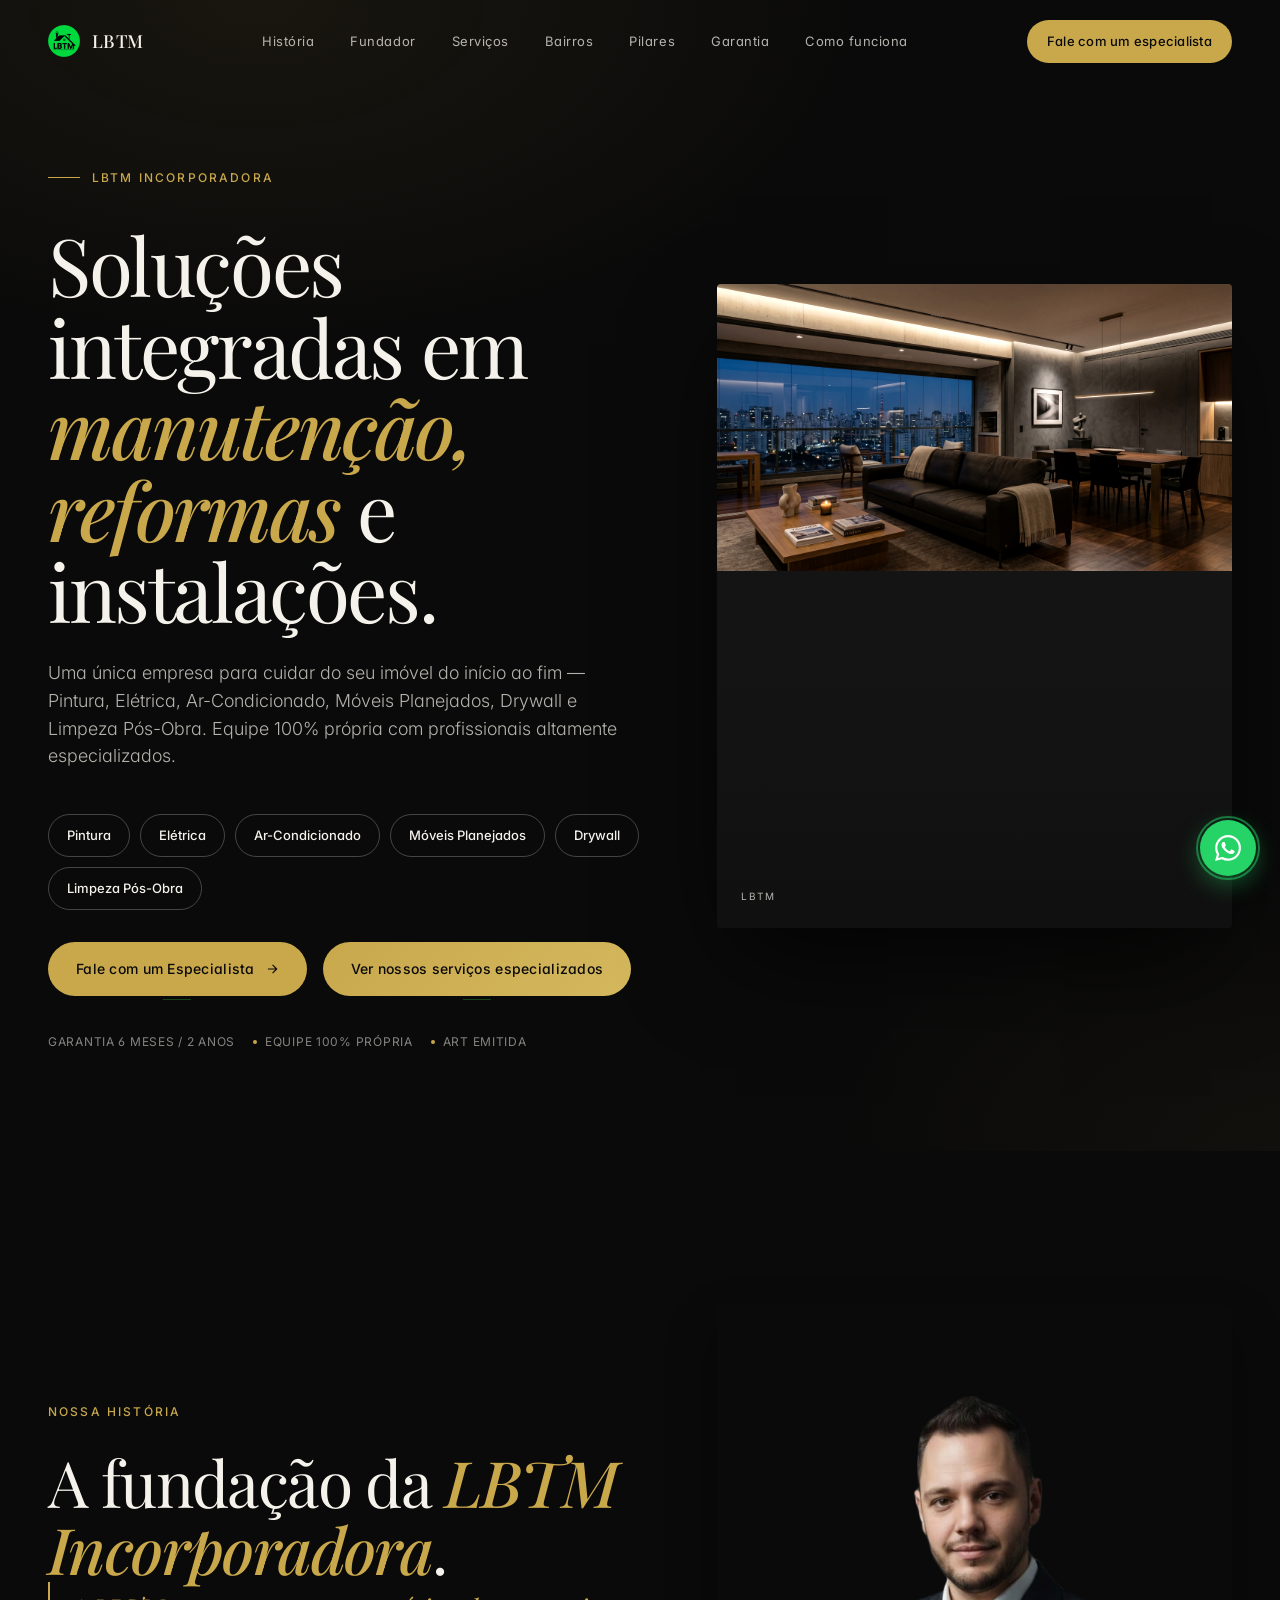
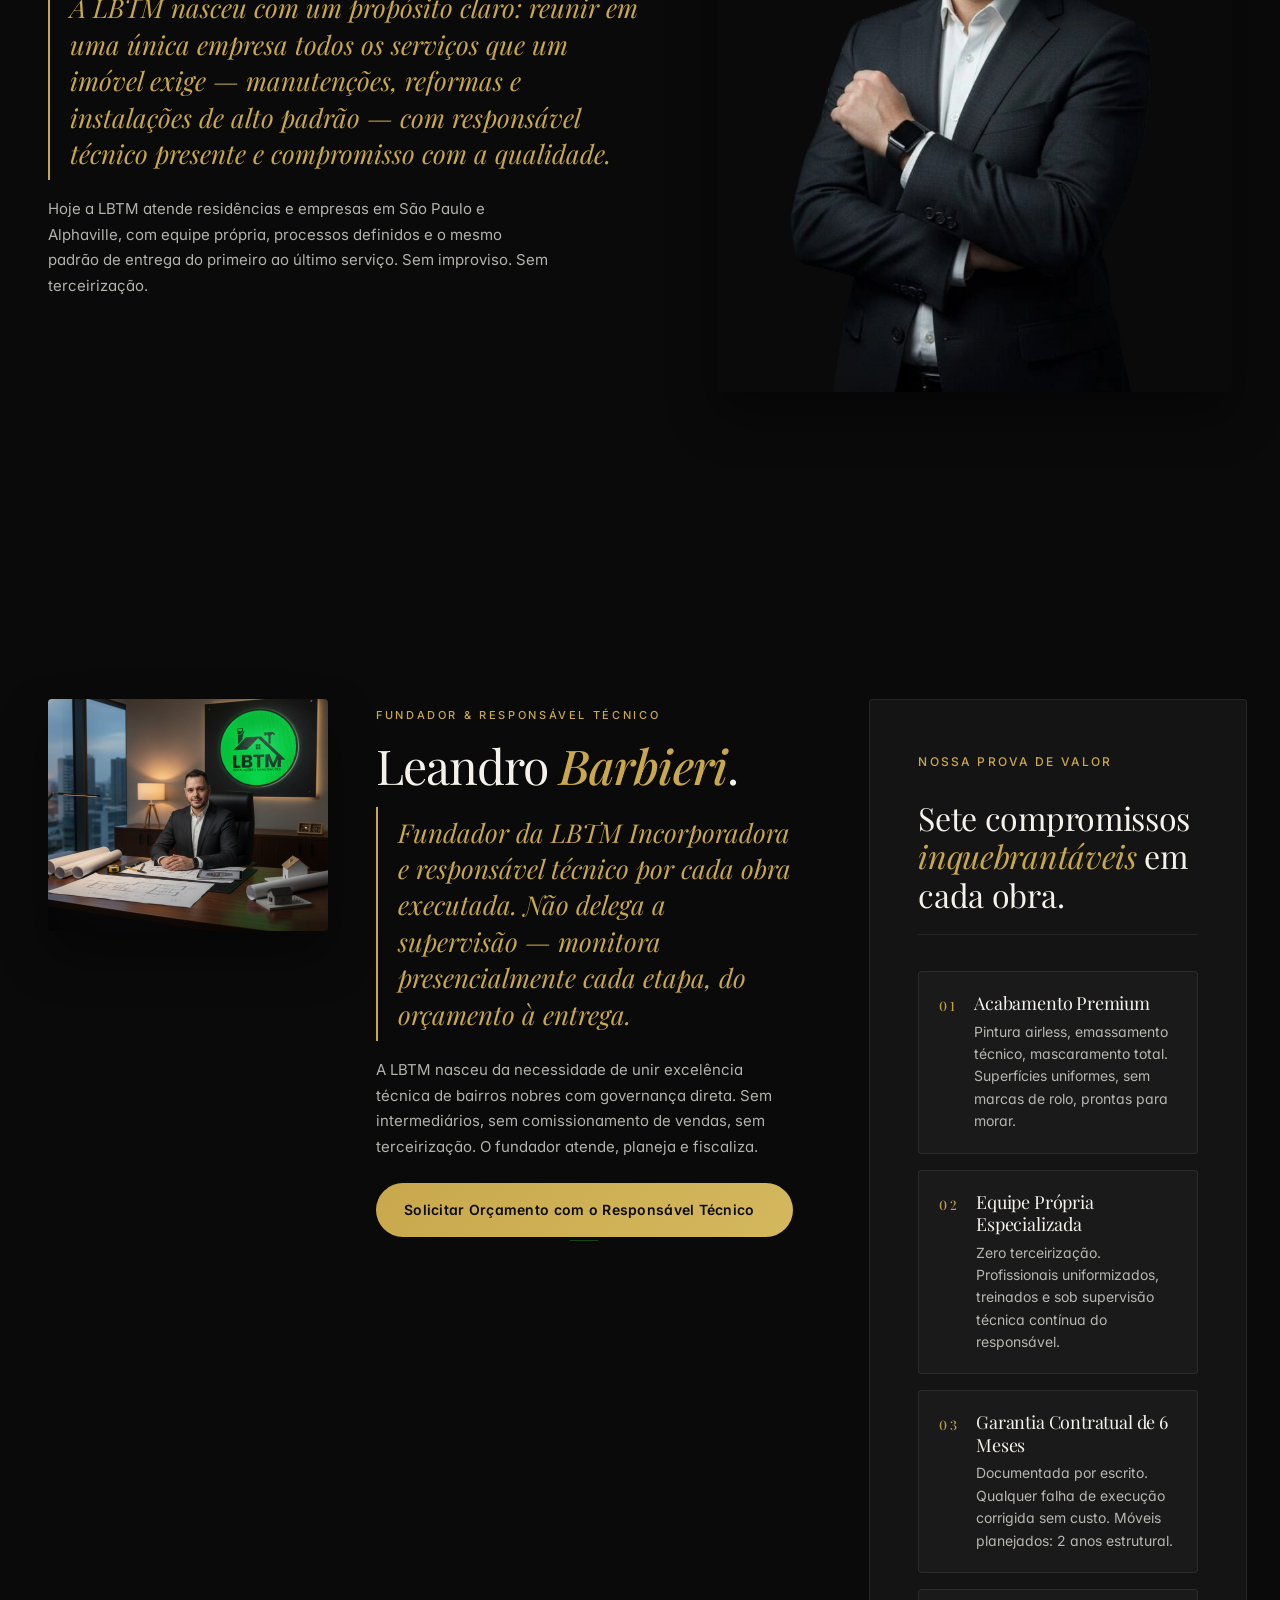
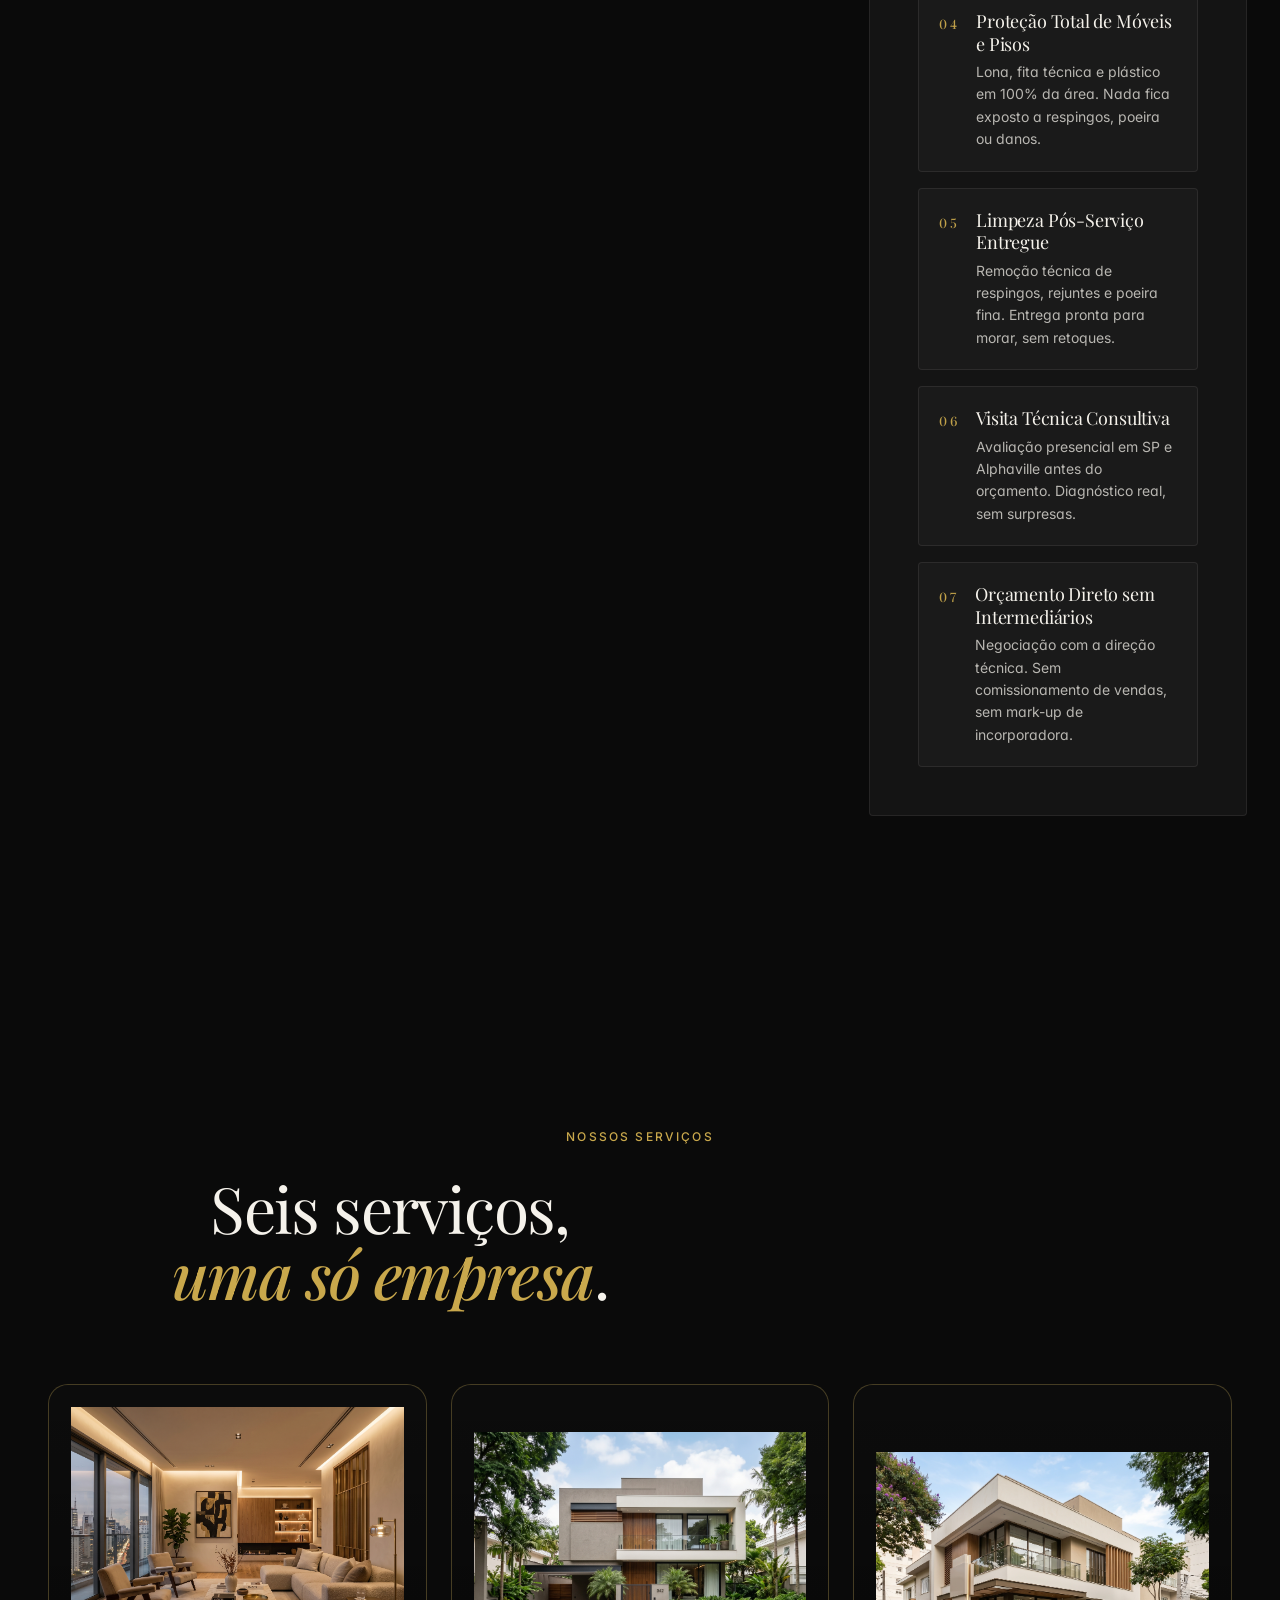
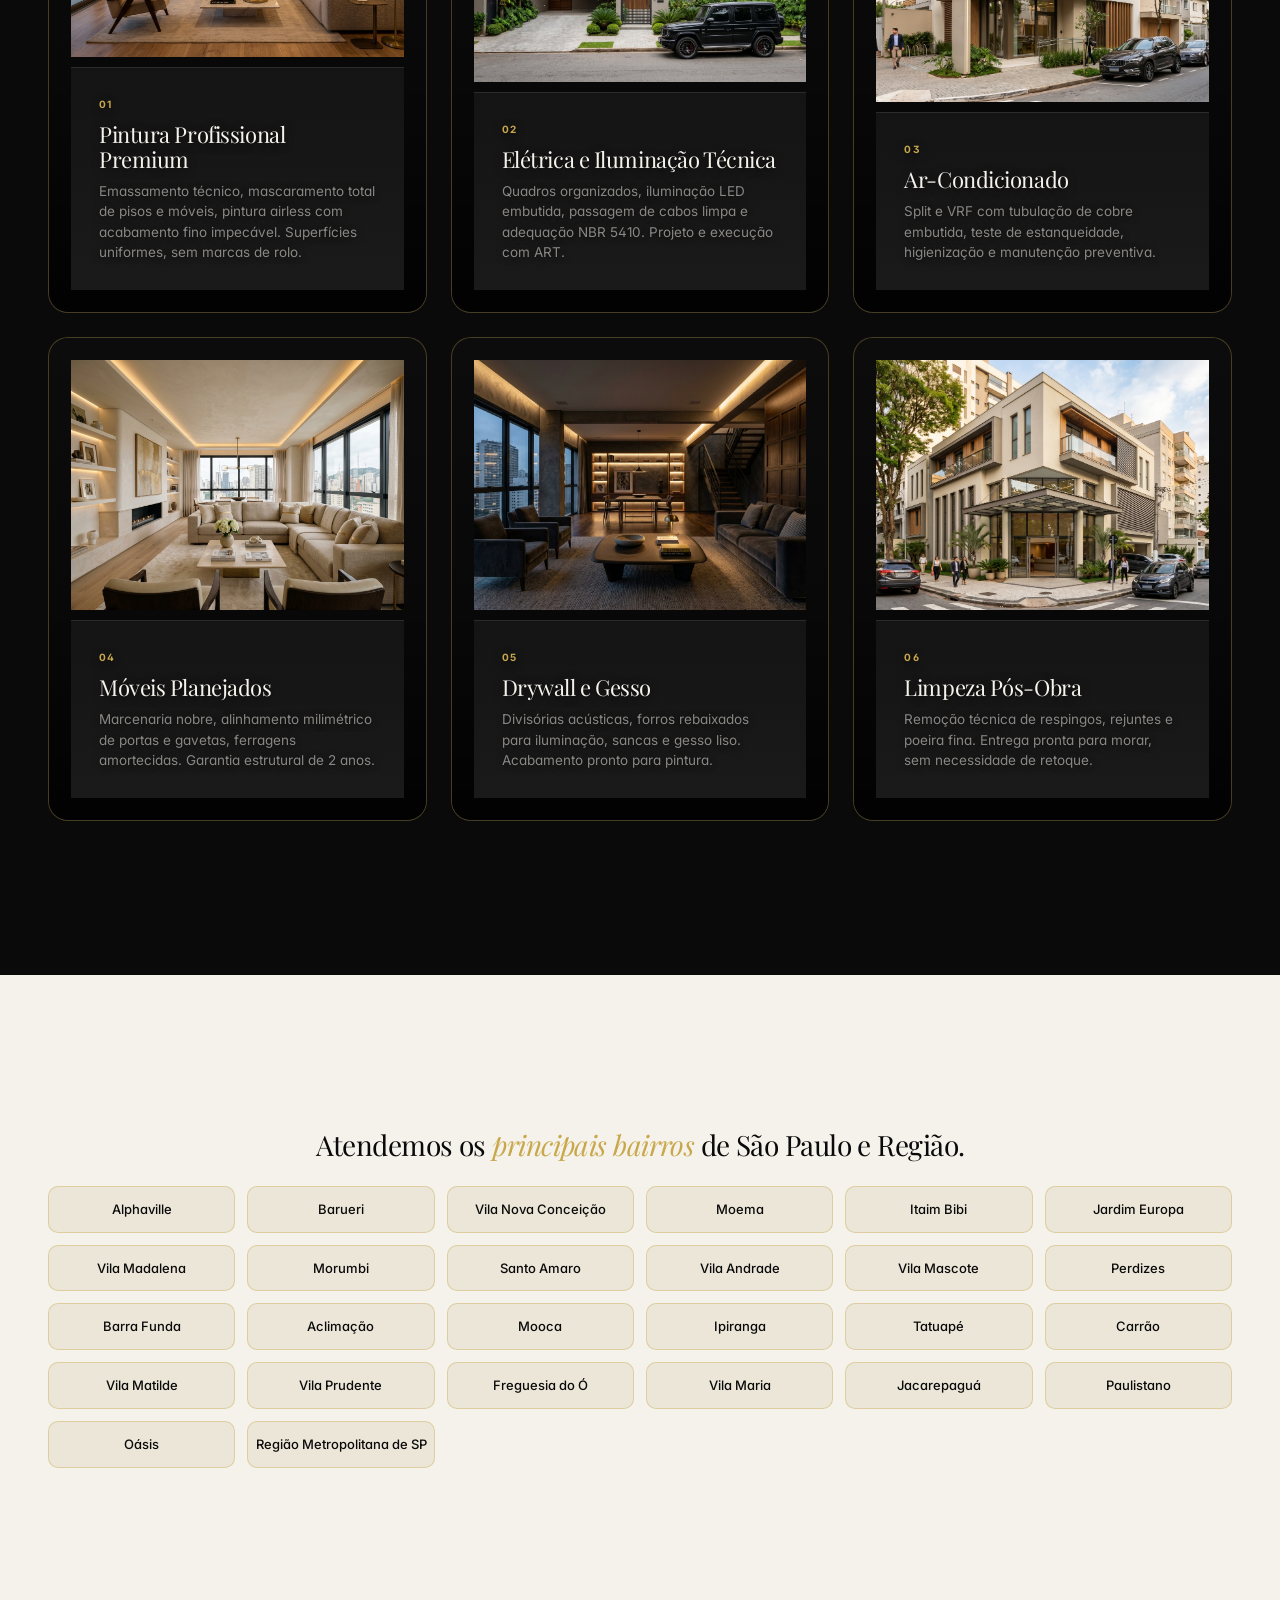
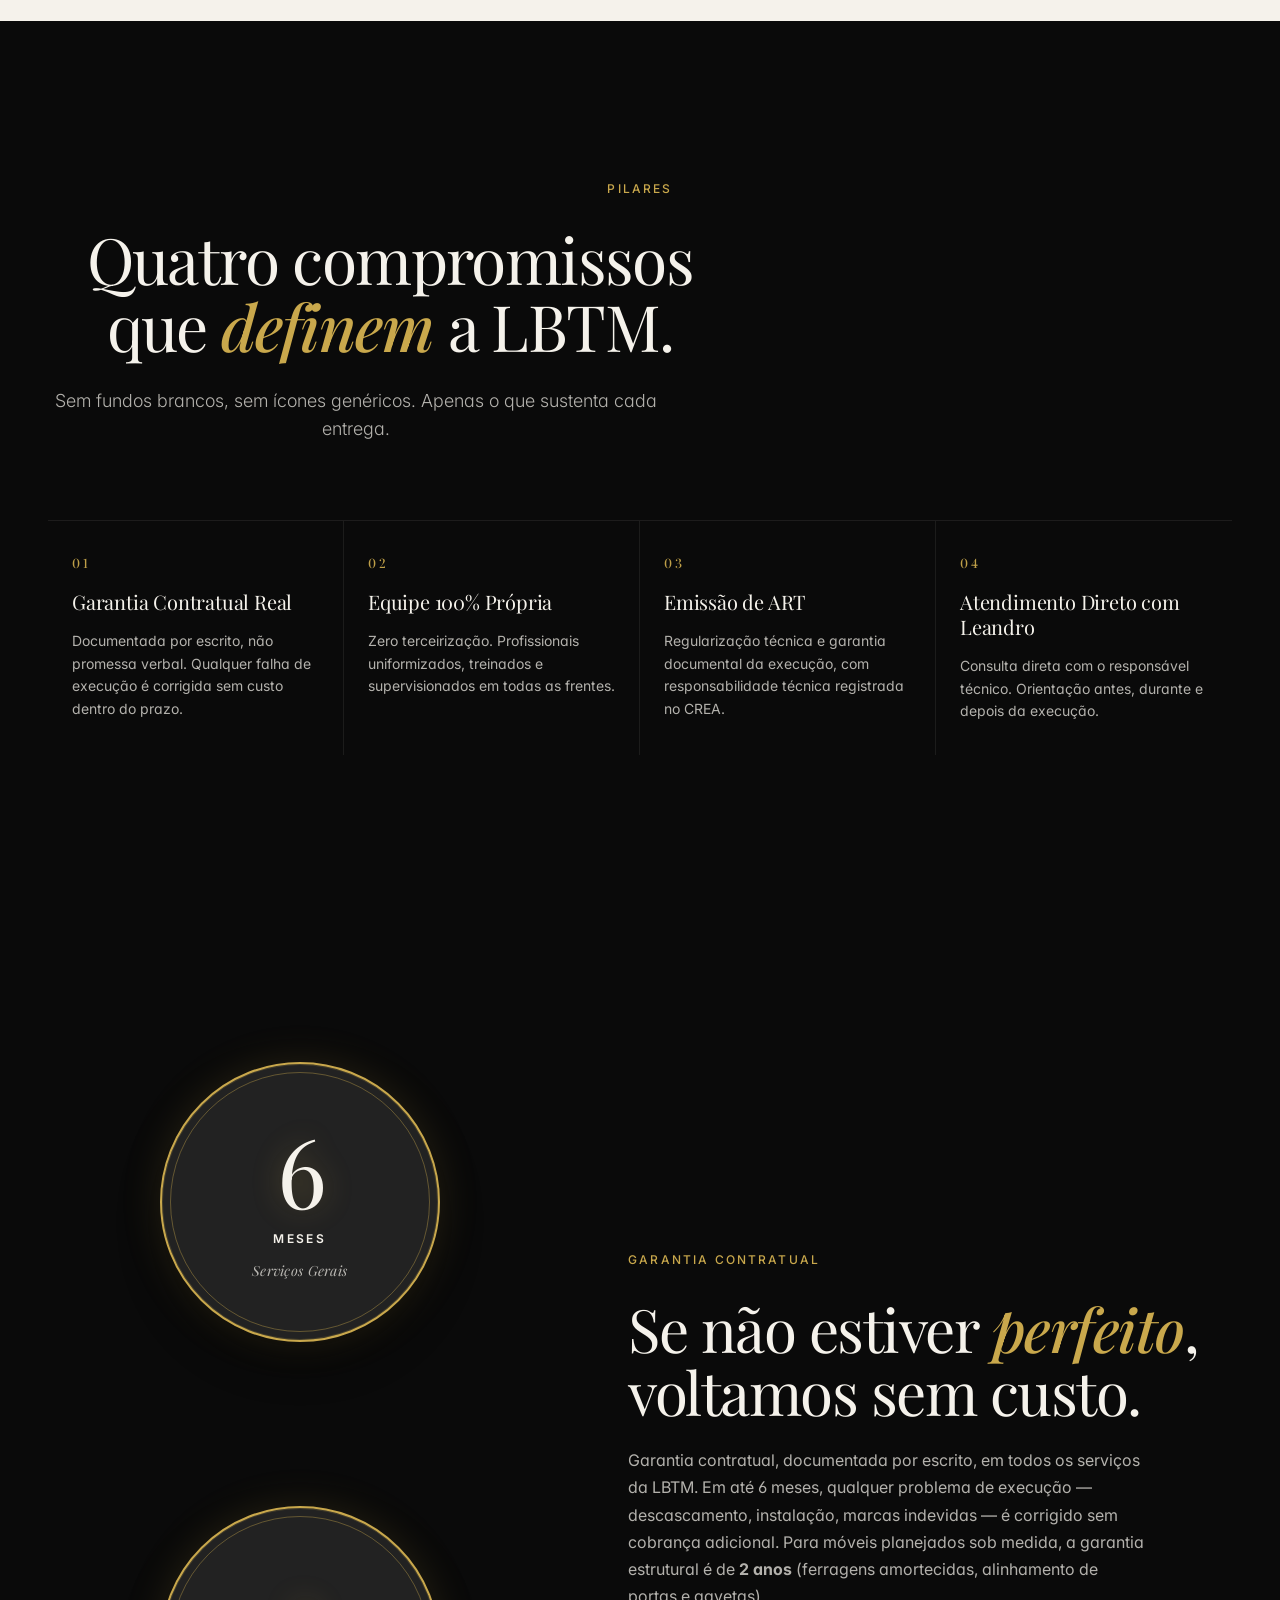
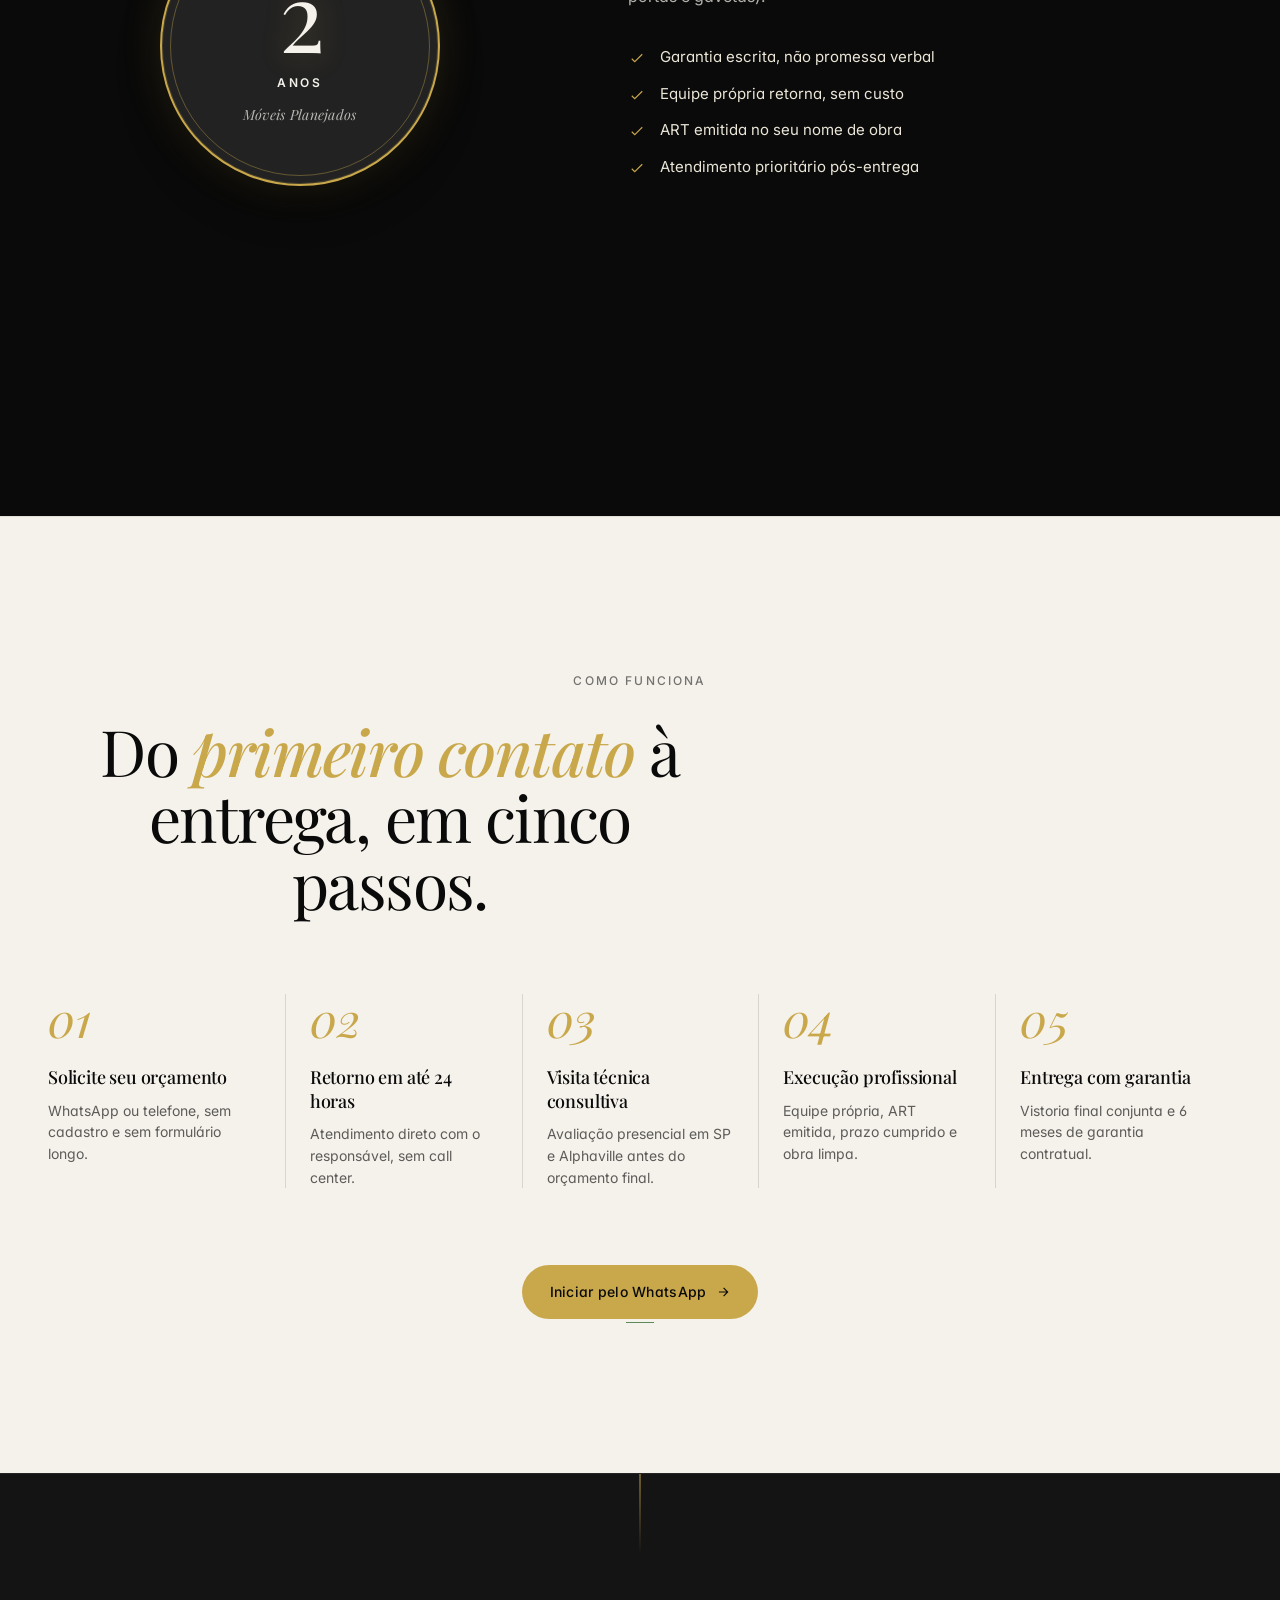
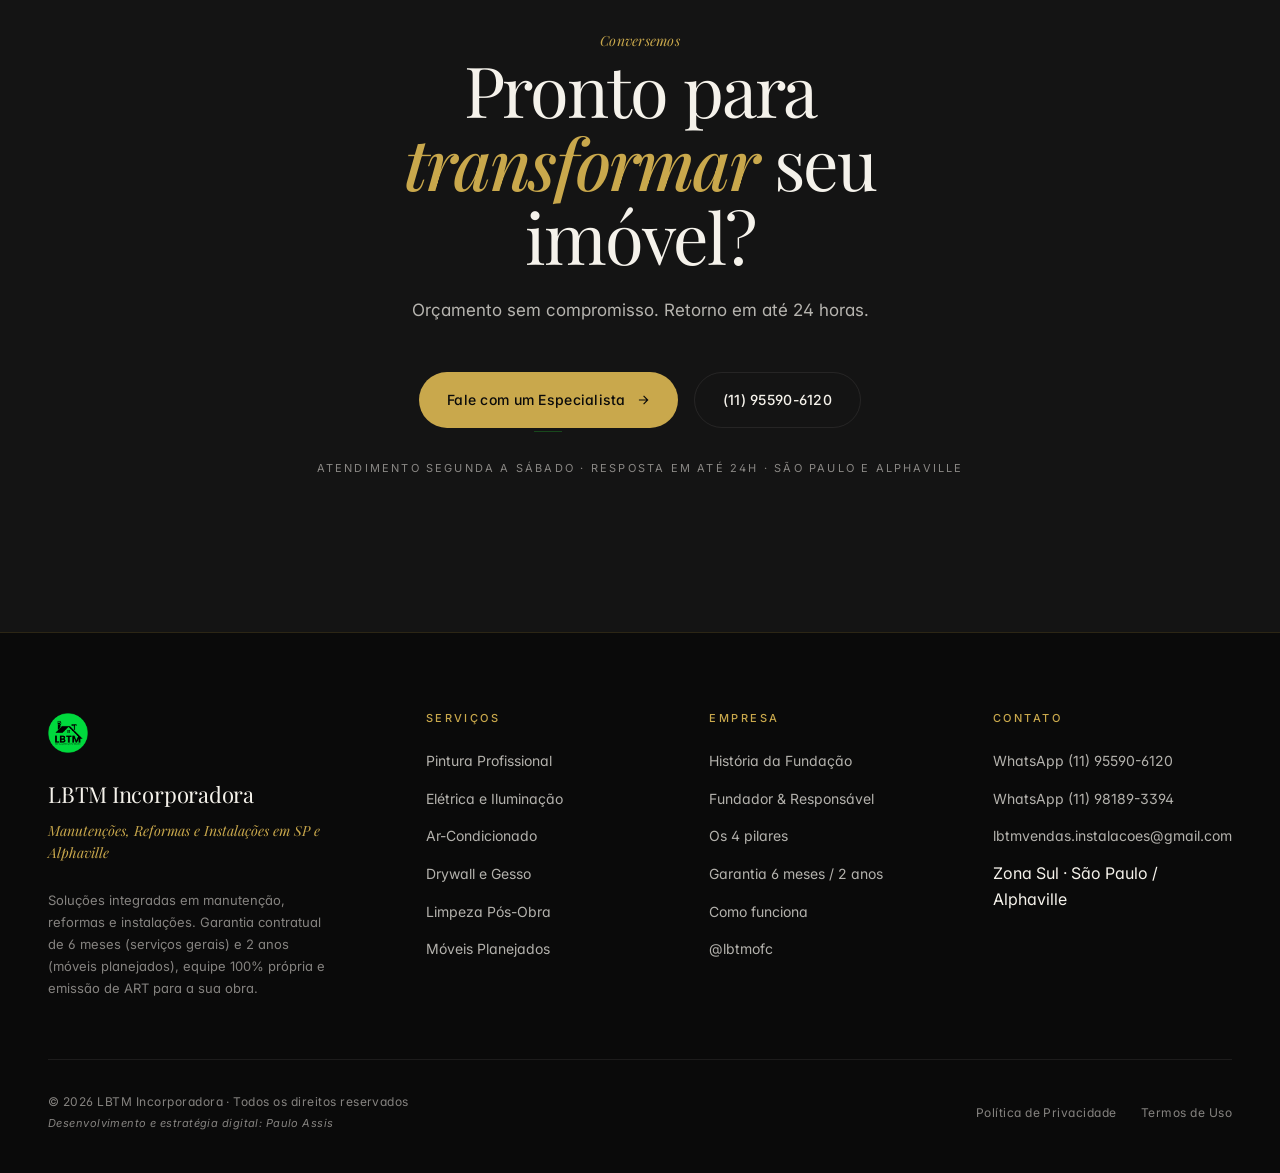
==== commit 952de482: "fix: hero text update, service tags, gradient button, verify leaked text removed, founder photo full" ====
--- a/hub_matriz_lbtm/index.html
+++ b/hub_matriz_lbtm/index.html
@@ -317,13 +317,21 @@
           <div class="hero__content">
             <span class="hero__eyebrow">LBTM Incorporadora</span>
             <h1 class="hero__title">Soluções integradas em <em>manutenção, reformas</em> e instalações.</h1>
-            <p class="hero__subtitle">Uma única empresa para cuidar do seu imóvel do início ao fim — Pintura, Elétrica, Ar-Condicionado, Móveis Planejados, Drywall e Limpeza Pós-Obra. Equipe própria, ART emitida, garantia contratual.</p>
+            <p class="hero__subtitle">Uma única empresa para cuidar do seu imóvel do início ao fim — Pintura, Elétrica, Ar-Condicionado, Móveis Planejados, Drywall e Limpeza Pós-Obra. Equipe 100% própria com profissionais altamente especializados.</p>
+            <div class="hero__services-tags">
+              <a href="#servicos" class="hero__service-tag">Pintura</a>
+              <a href="#servicos" class="hero__service-tag">Elétrica</a>
+              <a href="#servicos" class="hero__service-tag">Ar-Condicionado</a>
+              <a href="#servicos" class="hero__service-tag">Móveis Planejados</a>
+              <a href="#servicos" class="hero__service-tag">Drywall</a>
+              <a href="#servicos" class="hero__service-tag">Limpeza Pós-Obra</a>
+            </div>
             <div class="hero__ctas">
               <a href="https://wa.me/5511955906120?text=Ol%C3%A1!%20Quero%20um%20or%C3%A7amento%20com%20a%20LBTM%20Incorporadora." class="btn btn--gold">
                 Fale com um Especialista
                 <svg class="btn__arrow" viewBox="0 0 24 24" fill="none" stroke="currentColor" stroke-width="2"><path d="M5 12h14M13 5l7 7-7 7"/></svg>
               </a>
-              <a href="#servicos" class="btn btn--ghost">Ver serviços</a>
+              <a href="#servicos" class="btn btn--gradient">Ver nossos serviços especializados</a>
             </div>
             <div class="hero__trust">
               <span>Garantia 6 meses / 2 anos</span>
--- a/hub_matriz_lbtm/css/style.css
+++ b/hub_matriz_lbtm/css/style.css
@@ -423,6 +423,66 @@
 }
 
 .hero__trust span:first-child::before { display: none; }
+
+/* =============================================================
+   HERO — SERVICE TAGS & GRADIENT BUTTON
+   ============================================================= */
+.hero__services-tags {
+  display: flex;
+  flex-wrap: wrap;
+  gap: 10px;
+  margin: 24px 0 32px;
+}
+
+.hero__service-tag {
+  display: inline-flex;
+  align-items: center;
+  font-family: var(--sans);
+  font-size: 13px;
+  font-weight: 500;
+  color: var(--cream);
+  border: 1px solid rgba(245, 242, 235, 0.25);
+  background: transparent;
+  padding: 10px 18px;
+  border-radius: 999px;
+  transition: all 0.3s var(--ease);
+}
+
+.hero__service-tag:hover {
+  border-color: var(--gold);
+  background: rgba(201, 168, 76, 0.12);
+  transform: translateY(-2px);
+  box-shadow: 0 6px 20px rgba(201, 168, 76, 0.15);
+}
+
+.btn--gradient {
+  background: linear-gradient(135deg, var(--gold), var(--gold-2));
+  color: var(--noir);
+  border: none;
+}
+
+.btn--gradient:hover {
+  background: linear-gradient(135deg, var(--gold-2), var(--gold));
+  transform: translateY(-2px);
+  box-shadow: 0 10px 30px -10px rgba(201, 168, 76, 0.4);
+}
+
+.btn--gradient::after {
+  content: "";
+  position: absolute;
+  left: 50%;
+  bottom: -4px;
+  transform: translateX(-50%);
+  width: 28px;
+  height: 1px;
+  background: var(--green);
+  opacity: 0.7;
+}
+
+@media (max-width: 640px) {
+  .hero__services-tags { gap: 8px; }
+  .hero__service-tag { font-size: 12px; padding: 8px 14px; }
+}
 
 /* Hero visual */
 .hero__visual {
